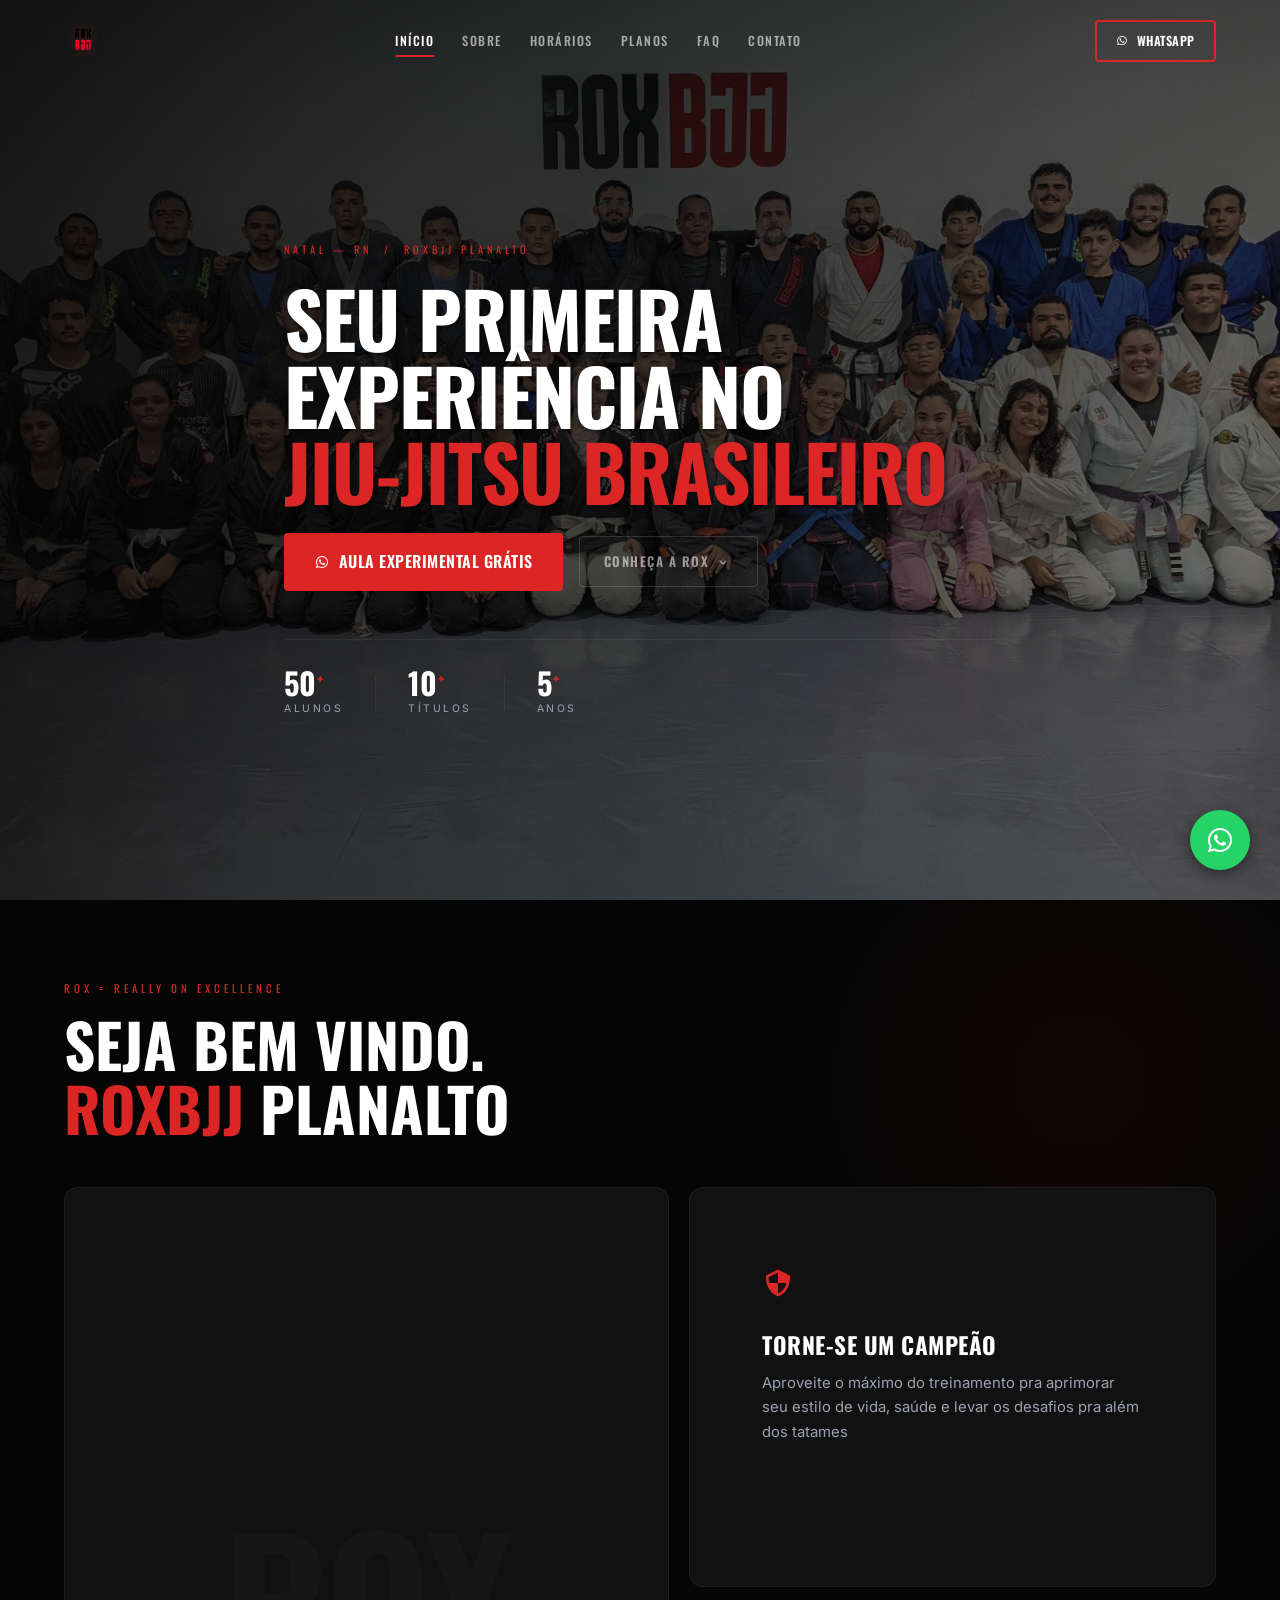
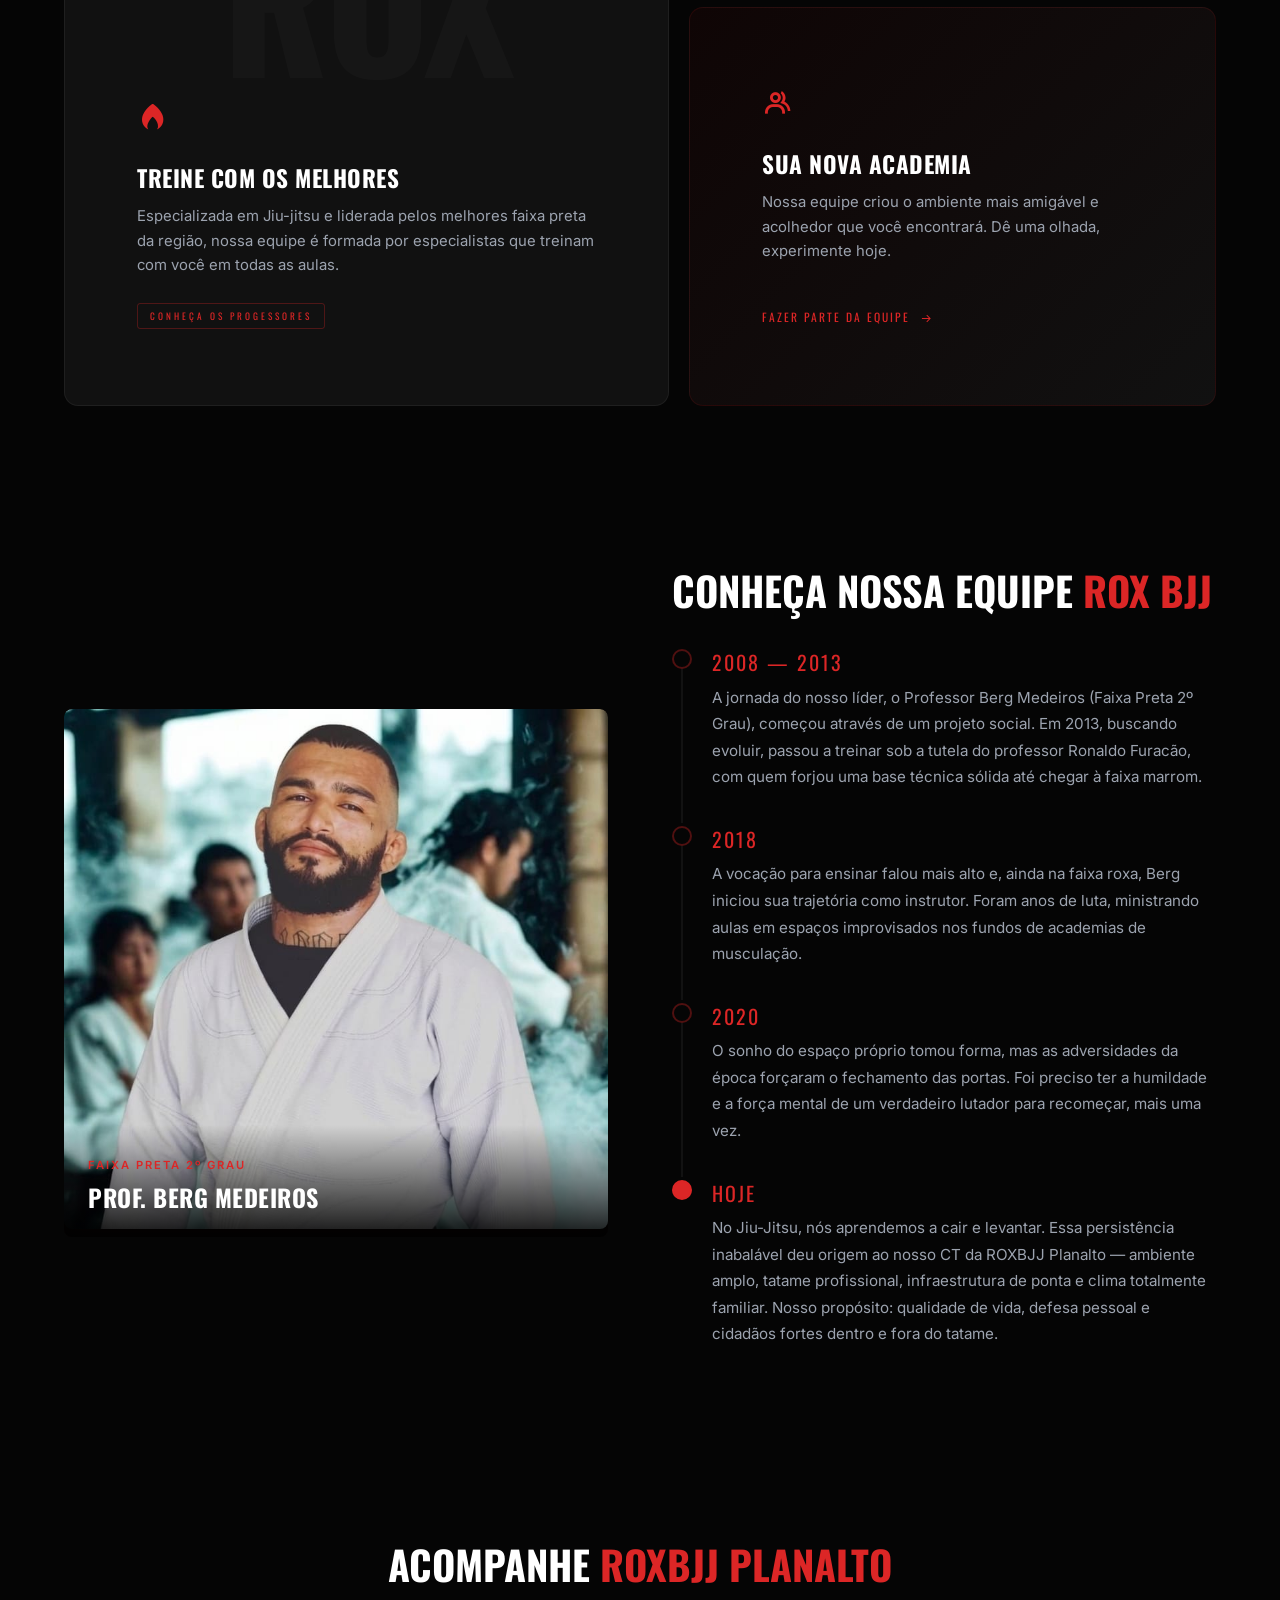
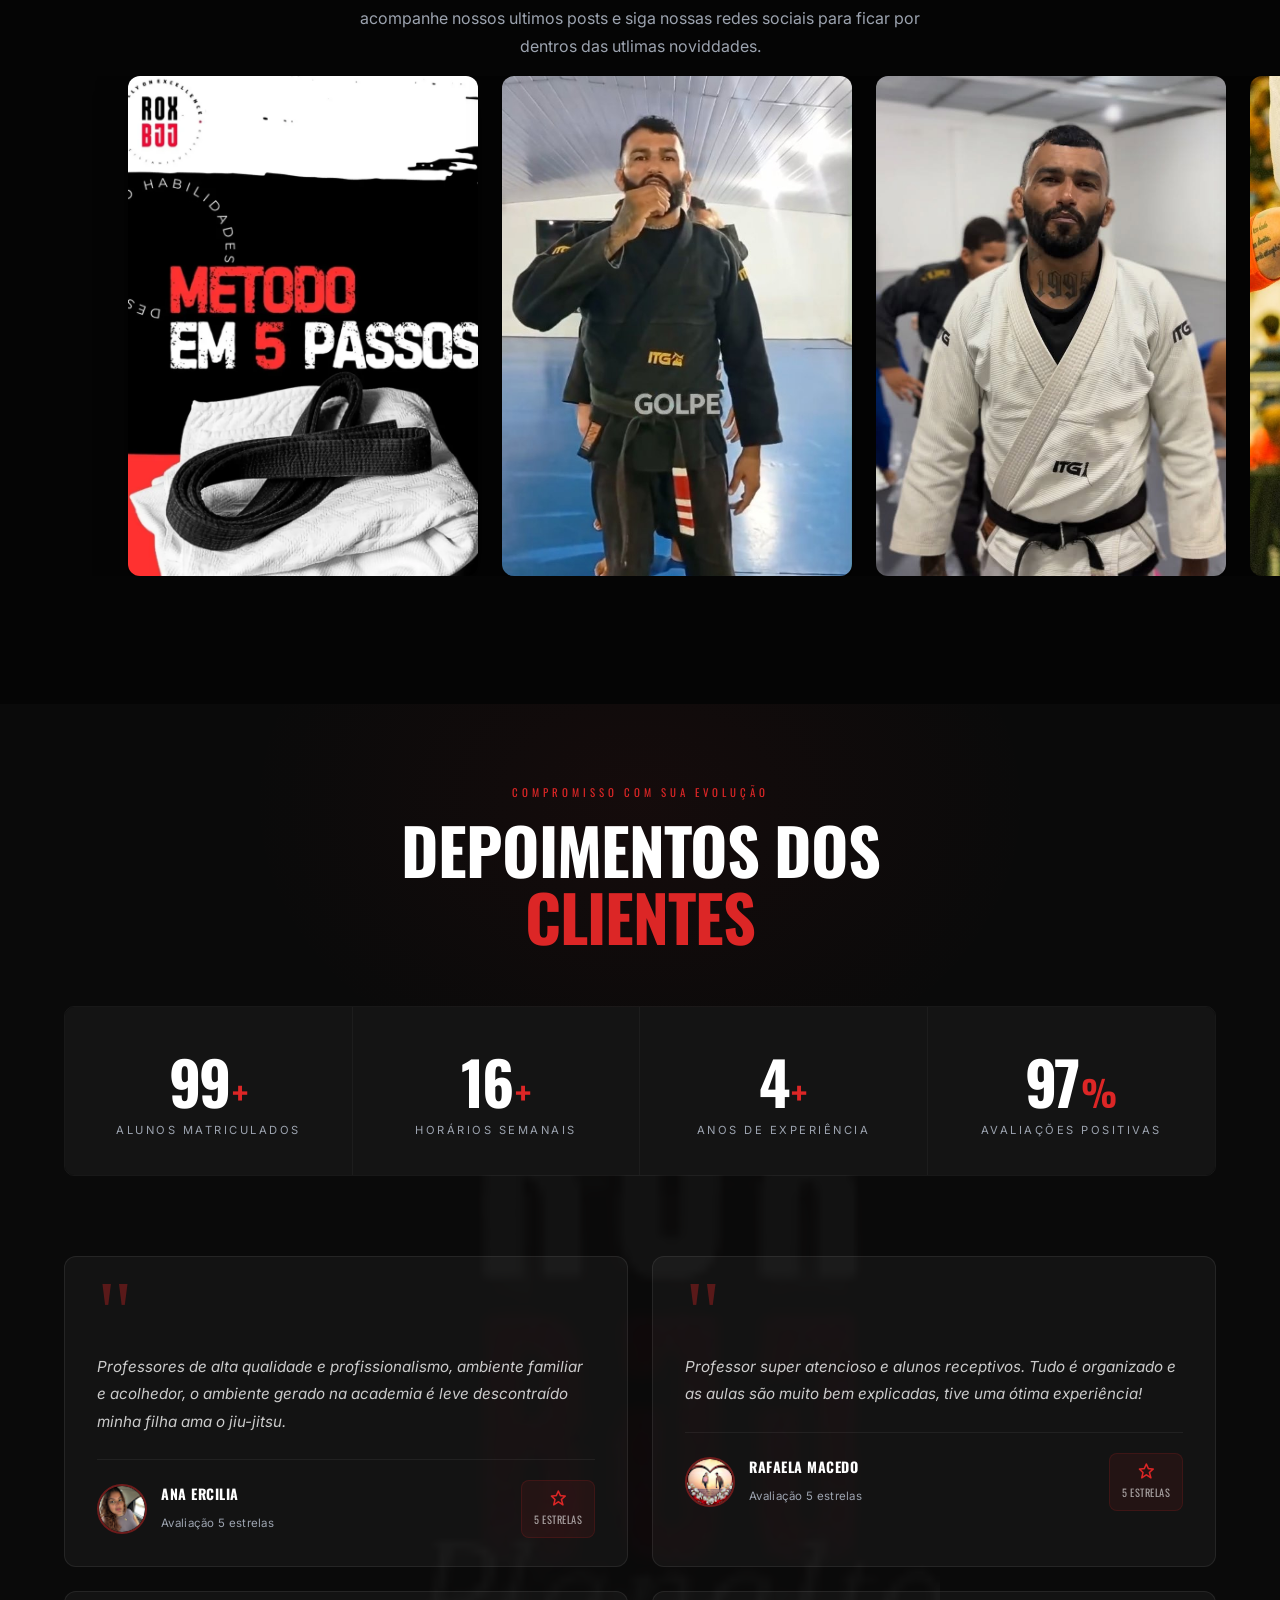
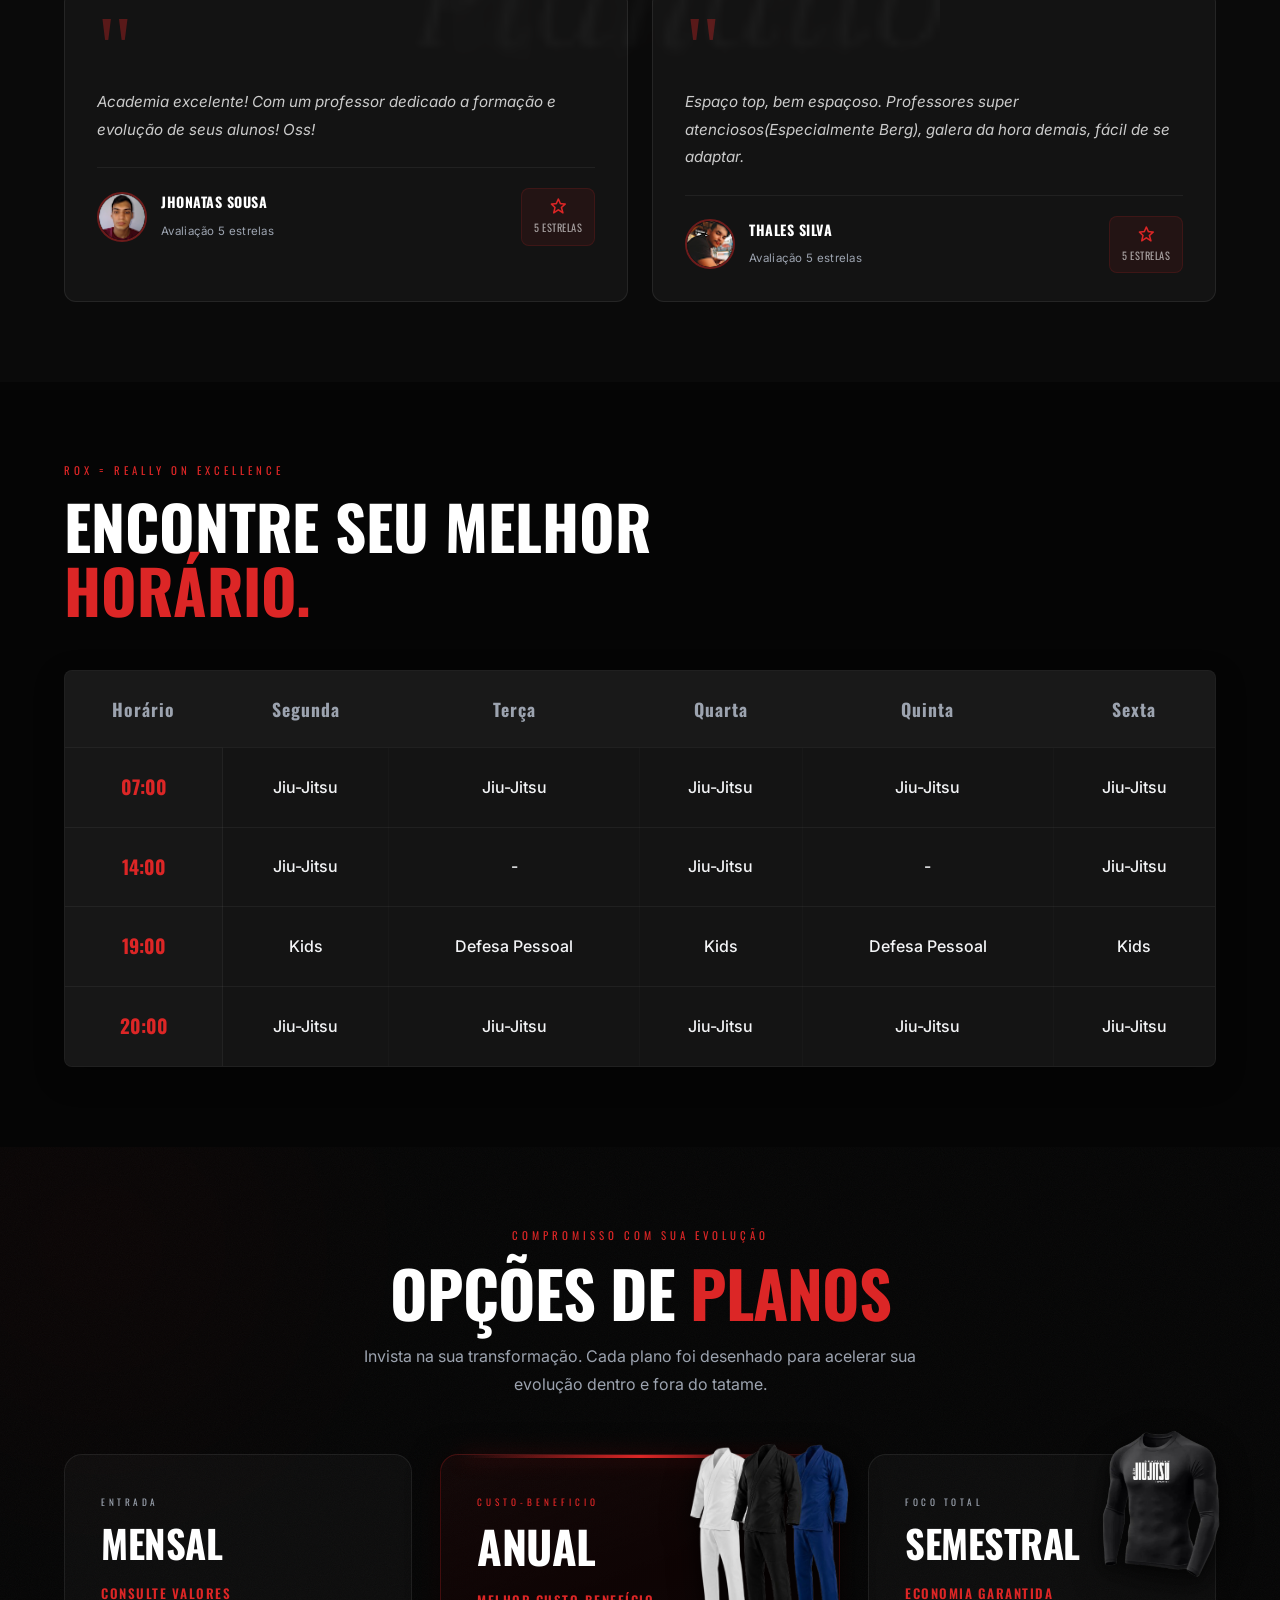
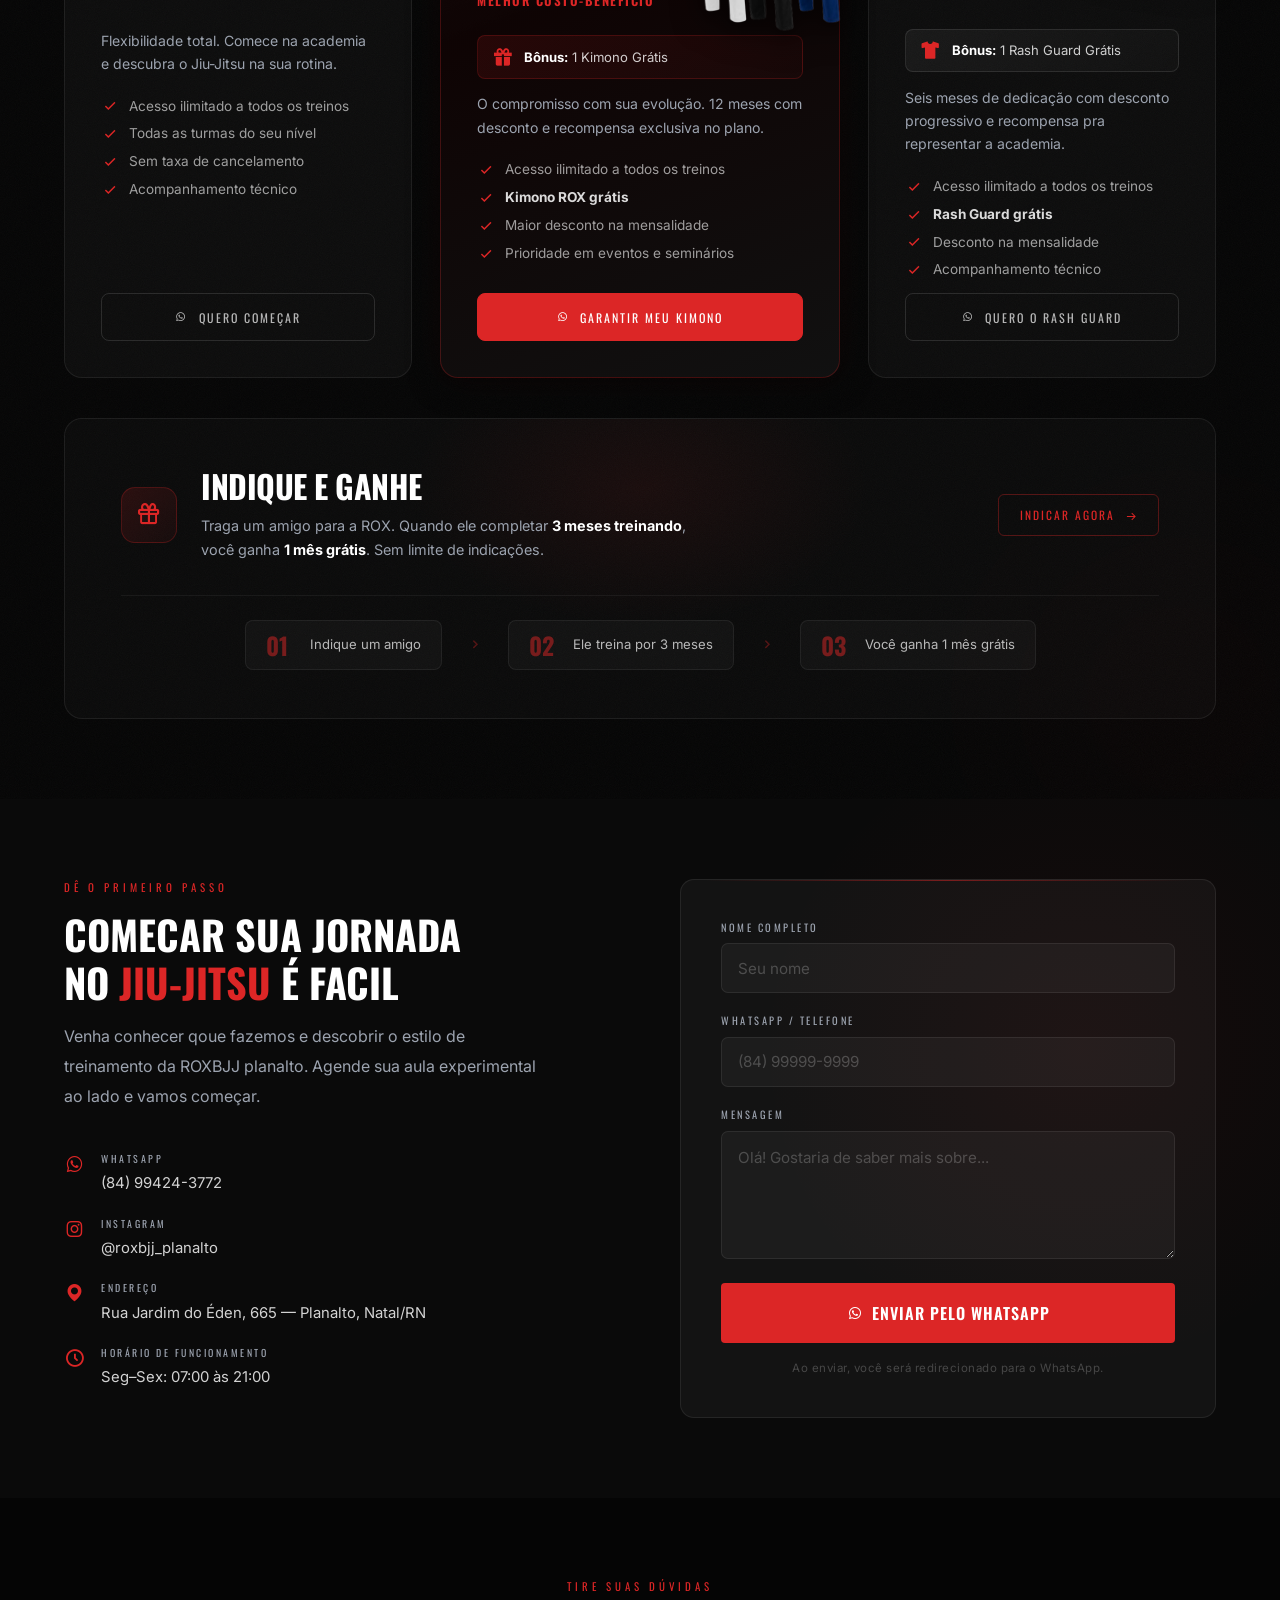
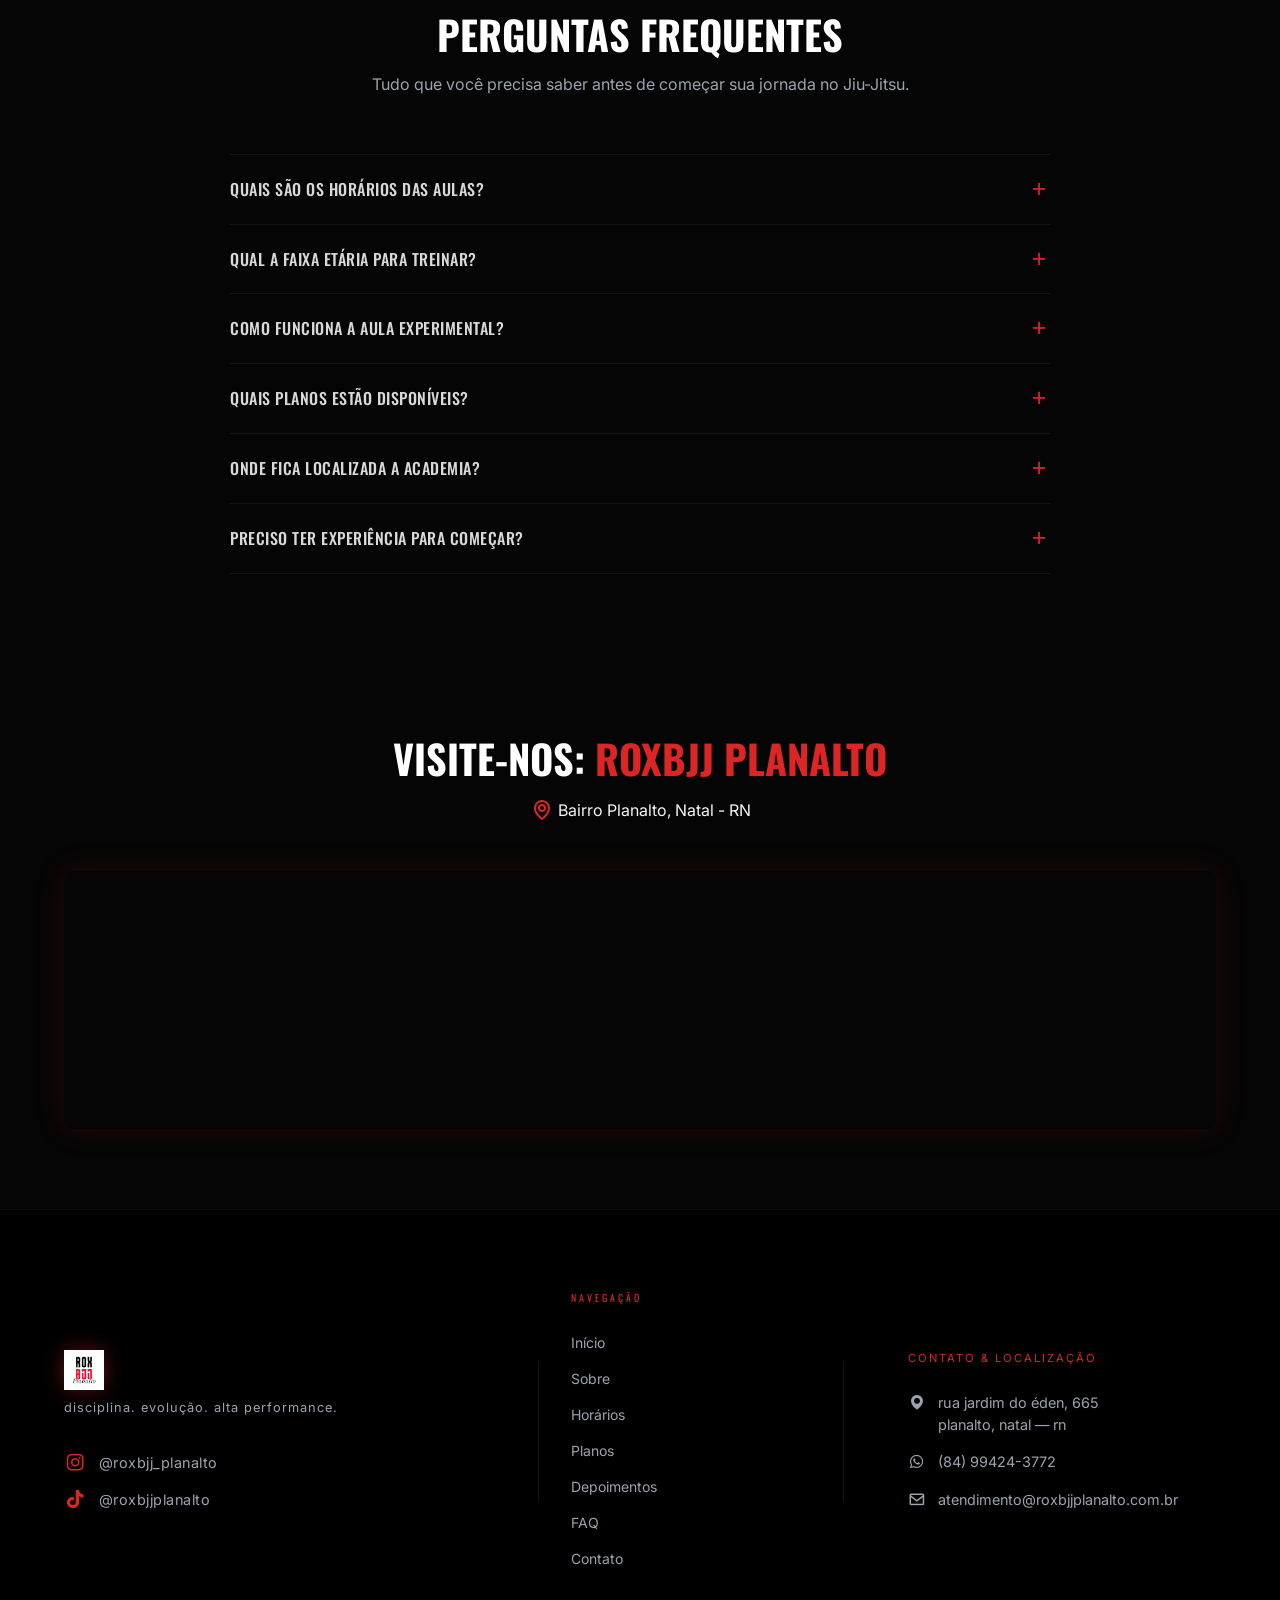
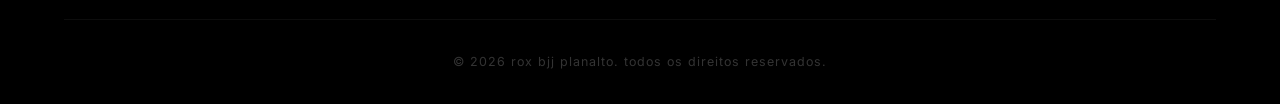
==== index.html @ 09210c0a "fix texts" ====
<!doctype html>
<html lang="pt-BR">
  <head>
    <meta charset="UTF-8" />
    <meta name="viewport" content="width=device-width, initial-scale=1.0" />
    <meta
      name="description"
      content="Roxx BJJ Planalto é uma academia de Jiu-Jitsu em Natal/RN com aulas para crianças, adultos e competidores. Agende sua aula experimental."
    />
    <meta name="theme-color" content="#090909" />
    <meta name="author" content="João Paulo" />
    <meta name="robots" content="index,follow" />
    <title>ROXBJJ Planalto | Academia de Jiu-Jitsu em Natal/RN</title>

    <!-- PRECONNECT   -->
    <link rel="manifest" href="site.webmanifest" />
    <link rel="preconnect" href="https://fonts.googleapis.com" />
    <link rel="preconnect" href="https://fonts.gstatic.com" crossorigin />
    <link rel="preconnect" href="https://unpkg.com" />

    <!-- SCHEMA.ORG da academia -->

    <script type="application/ld+json">
      [
        {
          "@context": "https://schema.org",
          "@type": "SportsActivityLocation",
          "name": "ROX BJJ Planalto",
          "description": "CT da ROXBJJ Planalto — ambiente amplo, tatame profissional, infraestrutura de ponta e clima totalmente familiar.",
          "url": "https://joaopaul0dev.github.io/siteROX/",
          "telephone": "+55-84-99424-3772",
          "email": "atendimento@roxbjjplanalto.com.br",
          "address": {
            "@type": "PostalAddress",
            "streetAddress": "Rua Jardim do Éden, 665",
            "addressLocality": "Natal",
            "addressRegion": "RN",
            "postalCode": "59073-120",
            "addressCountry": "BR"
          },
          "openingHoursSpecification": {
            "@type": "OpeningHoursSpecification",
            "dayOfWeek": [
              "Monday",
              "Tuesday",
              "Wednesday",
              "Thursday",
              "Friday"
            ],
            "opens": "07:00",
            "closes": "21:00"
          },
          "sameAs": [
            "https://instagram.com/roxbjj_planalto/",
            "https://www.tiktok.com/@roxbjjplanalto/",
            "https://wa.me/5584994243772"
          ],
          "aggregateRating": {
            "@type": "AggregateRating",
            "ratingValue": "5",
            "reviewCount": "76"
          },
          "geo":{
            "@type":"GeoCoordinates",
            "latitude":...,
            "longitude":...
          }
        },
        {
          "@context": "https://schema.org",
          "@type": "FAQPage",
          "mainEntity": [
            {
              "@type": "Question",
              "name": "Quais são os horários das aulas?",
              "acceptedAnswer": {
                "@type": "Answer",
                "text": "Seg a Sex, 07:00–21:00, com turmas à tarde/noite."
              }
            },
            {
              "@type": "Question",
              "name": "Como funciona a aula experimental?",
              "acceptedAnswer": {
                "@type": "Answer",
                "text": "Gratuita e sem compromisso. Agende pelo WhatsApp."
              }
            }
          ]
        }
      ]
    </script>
    <!-- OPEN GRAPH -->
    <meta property="og:site_name" content="Roxx BJJ Planalto" />
    <meta property="og:locale" content="pt_BR" />
    <!-- 1. ÍCONE DA ABA DO NAVEGADOR (FAVICON) -->
    <link
      rel="shortcut icon"
      href="https://joaopaul0dev.github.io/siteROX/assets/images/logo/logo.jpg"
      type="image/jpeg"
    />

    <link rel="apple-touch-icon" href="assets/images/logo/logo.jpg" />

    <!-- 2. META TAGS DE COMPARTILHAMENTO (OPEN GRAPH) -->
    <meta property="og:type" content="website" />
    <meta property="og:title" content="Roxx BJJ Planalto" />
    <meta
      property="og:description"
      content="Academia de Jiu-Jitsu em Natal/RN. Agende sua aula experimental."
    />
    <meta property="og:url" content="https://joaopaul0dev.github.io/siteROX/" />

    <!-- Link da imagem em PNG -->
    <meta
      property="og:image"
      content="https://joaopaul0dev.github.io/siteROX/assets/images/og-image.png"
    />
    <meta
      property="og:image:secure_url"
      content="https://joaopaul0dev.github.io/siteROX/assets/images/og-image.png"
    />
    <meta
      property="og:image:alt"
      content="Roxx BJJ Planalto - Academia de Jiu-Jitsu no Planalto"
    />
    <meta property="og:image:width" content="1200" />
    <meta property="og:image:height" content="630" />
    <!-- CORREÇÃO AQUI: Alterado para image/png -->
    <meta property="og:image:type" content="image/png" />

    <!-- 3. METADADOS PARA O X (TWITTER) -->
    <meta name="twitter:card" content="summary_large_image" />
    <meta name="twitter:title" content="Roxx BJJ Planalto" />
    <meta
      name="twitter:description"
      content="Academia de Jiu-Jitsu em Natal/RN. Agende sua aula experimental."
    />
    <meta name="twitter:site" content="@roxbjj_planalto" />
    <meta
      name="twitter:image"
      content="https://joaopaul0dev.github.io/siteROX/assets/images/og-image.png"
    />

    <link rel="canonical" href="https://joaopaul0dev.github.io/siteROX/" />

    <link
      href="https://fonts.googleapis.com/css2?family=Oswald:wght@500;700&family=Inter:wght@400;500;600&display=swap"
      rel="stylesheet"
    />
    <link
      href="https://unpkg.com/boxicons@2.1.4/css/boxicons.min.css"
      rel="stylesheet"
    />

    <link rel="stylesheet" href="assets/style/style.css" />
    <link rel="stylesheet" href="assets/style/premium.css" />
    <link rel="stylesheet" href="assets/style/cinematic.css" />
    <link rel="stylesheet" href="assets/style/plans-arena.css" />
  </head>

  <body>
    <!-- NAVBAR -->
    <header class="navbar" id="navbar">
      <div class="container nav-content">
        <div class="logo">
          <img
            src="assets/images/logo/logoSemFundo.png"
            alt="ROX BJJ Planalto"
            class="nav-logo-img"
          />
        </div>

        <nav class="nav-links" id="desktopNav" aria-label="Navegação principal">
          <a href="#home" class="nav-link">Início</a>
          <a href="#sobre" class="nav-link">Sobre</a>
          <a href="#horarios" class="nav-link">Horários</a>
          <a href="#planos" class="nav-link">Planos</a>
          <a href="#faq" class="nav-link">FAQ</a>
          <a href="#contato" class="nav-link">Contato</a>
        </nav>

        <div class="nav-right">
          <a
            href="https://wa.me/5584994243772?text=Olá!%20Quero%20agendar%20minha%20aula%20experimental."
            target="_blank"
            class="btn btn-outline nav-cta"
            aria-label="Falar no WhatsApp"
          >
            <i class="bx bxl-whatsapp"></i> WhatsApp
          </a>
          <button
            class="hamburger"
            id="hamburgerBtn"
            aria-label="Abrir menu"
            aria-expanded="false"
          >
            <span class="hamburger-line"></span>
            <span class="hamburger-line"></span>
            <span class="hamburger-line"></span>
          </button>
        </div>
      </div>
    </header>

    <!-- ══════════════════════════════════════════
         MENU MOBILE — drawer lateral
         ══════════════════════════════════════════ -->
    <div class="mobile-overlay" id="mobileOverlay" aria-hidden="true"></div>

    <nav
      class="mobile-menu"
      id="mobileMenu"
      aria-hidden="true"
      aria-label="Menu mobile"
    >
      <div class="mobile-menu-header">
        <div class="logo">
          <img
            src="assets/images/logo/logoSemFundo.png"
            alt="ROX BJJ Planalto"
            class="nav-logo-img"
          />
        </div>
        <button class="mobile-close" id="mobileClose" aria-label="Fechar menu">
          <i class="bx bx-x"></i>
        </button>
      </div>

      <div class="mobile-nav-links">
        <a href="#home" class="mobile-nav-link">Início</a>
        <a href="#sobre" class="mobile-nav-link">Sobre</a>
        <a href="#horarios" class="mobile-nav-link">Horários</a>
        <a href="#planos" class="mobile-nav-link">Planos</a>
        <a href="#faq" class="mobile-nav-link">FAQ</a>
        <a href="#contato" class="mobile-nav-link">Contato</a>
      </div>

      <a
        href="https://wa.me/5584994243772?text=Olá!%20Quero%20agendar%20minha%20aula%20experimental."
        target="_blank"
        class="btn btn-primary btn-block mobile-wpp-btn"
      >
        <i class="bx bxl-whatsapp"></i> Agendar Aula Experimental
      </a>
    </nav>

    <!-- ══════════════════════════════════════════
         HERO
         ══════════════════════════════════════════ -->
    <section class="hero" id="home">
      <div class="hero-overlay"></div>
      <div class="hero-noise"></div>
      <div class="container hero-content">
        <div class="hero-eyebrow reveal-blur">
          Natal — RN &nbsp;/&nbsp; ROXBJJ Planalto
        </div>
        <h1 class="hero-headline reveal-blur delay-100">
          Seu primeira experiência no <br /><span class="hero-accent">
            Jiu-Jitsu brasileiro</span
          >
        </h1>
        <!-- <p class="subtitle reveal-blur delay-200">Disciplina. Técnica. Alta performance. Mais de 8 anos
                transformando atletas e cidadãos dentro e fora do tatame.</p>  -->
        <div class="hero-buttons reveal-blur delay-300">
          <a
            href="https://wa.me/5584994243772?text=Olá!%20Quero%20agendar%20minha%20aula%20experimental."
            target="_blank"
            class="btn btn-primary pulse-anim"
          >
            <i class="bx bxl-whatsapp"></i> Aula Experimental Grátis
          </a>
          <a href="#sobre" class="btn btn-ghost-hero">
            Conheça a ROX <i class="bx bx-chevron-down"></i>
          </a>
        </div>
        <div class="hero-stats reveal-blur delay-400">
          <div class="hero-stat">
            <span class="hero-stat-num">50<sup>+</sup></span
            ><span class="hero-stat-label">Alunos</span>
          </div>
          <div class="hero-stat-divider"></div>
          <div class="hero-stat">
            <span class="hero-stat-num">10<sup>+</sup></span
            ><span class="hero-stat-label">Títulos</span>
          </div>
          <div class="hero-stat-divider"></div>
          <div class="hero-stat">
            <span class="hero-stat-num">5<sup>+</sup></span
            ><span class="hero-stat-label">Anos</span>
          </div>
        </div>
      </div>
    </section>

    <!-- ══════════════════════════════════════════
         MANIFESTO — NOSSA ESSÊNCIA
         ══════════════════════════════════════════ -->
    <section class="manifesto-section section-padding bg-darker" id="sobre">
      <div class="container">
        <div class="manifesto-header reveal-blur">
          <span class="section-eyebrow">ROX = Really On Excellence</span>
          <h2 class="manifesto-headline">
            Seja bem vindo.<br /><span class="text-red">ROXBJJ</span> planalto
          </h2>
        </div>

        <div class="manifesto-grid">
          <div class="manifesto-card card-featured reveal-blur delay-100">
            <div class="mc-bg-text">ROX</div>
            <div class="mc-inner">
              <div class="mc-icon"><i class="bx bxs-flame"></i></div>
              <h3>Treine com os melhores</h3>
              <p>
                Especializada em Jiu-jitsu e liderada pelos melhores faixa preta
                da região, nossa equipe é formada por especialistas que treinam
                com você em todas as aulas.
              </p>
              <div class="mc-tag">conheça os progessores</div>
            </div>
          </div>

          <div class="manifesto-card reveal-blur delay-200">
            <div class="mc-inner">
              <div class="mc-icon"><i class="bx bx-shield-quarter"></i></div>
              <h3>torne-se um campeão</h3>
              <p>
                Aproveite o máximo do treinamento pra aprimorar seu estilo de
                vida, saúde e levar os desafios pra além dos tatames
              </p>
            </div>
          </div>

          <div class="manifesto-card card-highlight reveal-blur delay-400">
            <div class="mc-inner">
              <div class="mc-icon"><i class="bx bx-group"></i></div>
              <h3>Sua nova academia</h3>
              <p>
                Nossa equipe criou o ambiente mais amigável e acolhedor que você
                encontrará. Dê uma olhada, experimente hoje.
              </p>
              <a
                href="https://wa.me/5584994243772?text=Olá!%20Quero%20agendar%20minha%20aula%20experimental."
                target="_blank"
                class="mc-cta"
                >Fazer parte da equipe
                <i class="bx bx-arrow-back bx-rotate-180"></i
              ></a>
            </div>
          </div>
        </div>
      </div>
    </section>

    <!-- ══════════════════════════════════════════
         NOSSA HISTÓRIA
         ══════════════════════════════════════════ -->
    <section class="history section-padding bg-darker" id="historia">
      <div class="container">
        <div class="split-layout">
          <div class="image-content reveal">
            <div class="history-img-wrapper">
              <img
                src="assets/images/professor.jpeg"
                alt="Professor Berg Medeiros — Faixa Preta 2º Grau ROX BJJ"
                class="rounded-img shadow-red history-img"
              />
              <div class="history-img-badge">
                <span class="history-badge-rank">Faixa Preta 2º Grau</span>
                <span class="history-badge-name">Prof. Berg Medeiros</span>
              </div>
            </div>
          </div>

          <div class="text-content reveal delay-200">
            <h2>
              conheça nossa equipe <span class="history-red">ROX BJJ</span>
            </h2>

            <div class="history-timeline">
              <div class="history-timeline-item">
                <div class="history-dot"></div>
                <div class="history-entry">
                  <span class="history-year">2008 — 2013</span>
                  <p>
                    A jornada do nosso líder, o Professor Berg Medeiros (Faixa
                    Preta 2º Grau), começou através de um projeto social. Em
                    2013, buscando evoluir, passou a treinar sob a tutela do
                    professor Ronaldo Furacão, com quem forjou uma base técnica
                    sólida até chegar à faixa marrom.
                  </p>
                </div>
              </div>
              <div class="history-timeline-item">
                <div class="history-dot"></div>
                <div class="history-entry">
                  <span class="history-year">2018</span>
                  <p>
                    A vocação para ensinar falou mais alto e, ainda na faixa
                    roxa, Berg iniciou sua trajetória como instrutor. Foram anos
                    de luta, ministrando aulas em espaços improvisados nos
                    fundos de academias de musculação.
                  </p>
                </div>
              </div>
              <div class="history-timeline-item">
                <div class="history-dot"></div>
                <div class="history-entry">
                  <span class="history-year">2020</span>
                  <p>
                    O sonho do espaço próprio tomou forma, mas as adversidades
                    da época forçaram o fechamento das portas. Foi preciso ter a
                    humildade e a força mental de um verdadeiro lutador para
                    recomeçar, mais uma vez.
                  </p>
                </div>
              </div>
              <div class="history-timeline-item history-timeline-last">
                <div class="history-dot history-dot-active"></div>
                <div class="history-entry">
                  <span class="history-year">Hoje</span>
                  <p>
                    No Jiu-Jitsu, nós aprendemos a cair e levantar. Essa
                    persistência inabalável deu origem ao nosso CT da ROXBJJ
                    Planalto — ambiente amplo, tatame profissional,
                    infraestrutura de ponta e clima totalmente familiar. Nosso
                    propósito: qualidade de vida, defesa pessoal e cidadãos
                    fortes dentro e fora do tatame.
                  </p>
                </div>
              </div>
            </div>
          </div>
        </div>
      </div>
    </section>

    <!-- ══════════════════════════════════════════
         BASTIDORES DA ROX (Carrossel)
         ══════════════════════════════════════════ -->
    <section class="bastidores section-padding bg-darker" id="bastidores">
      <div class="container text-center reveal">
        <h2>Acompanhe <span class="history-red">ROXbjj planalto</span></h2>
        <p class="plans-sub">
          acompanhe nossos ultimos posts e siga nossas redes sociais para ficar
          por dentros das utlimas noviddades.
        </p>
      </div>
      <div class="carousel-wrapper reveal delay-100">
        <div class="carousel-container">
          <a
            href="https://www.instagram.com/roxbjj_planalto/"
            target="_blank"
            class="carousel-item"
          >
            <img
              src="assets/images/carrousel/instagram1.webp"
              alt="Bastidores ROX 1"
              loading="lazy"
            />
            <div class="carousel-overlay"><i class="bx bxl-instagram"></i></div>
          </a>
          <a
            href="https://www.instagram.com/roxbjj_planalto/"
            target="_blank"
            class="carousel-item"
          >
            <img
              src="assets/images/carrousel/instagram2.jpg"
              alt="Bastidores ROX 2"
              loading="lazy"
            />
            <div class="carousel-overlay"><i class="bx bxl-instagram"></i></div>
          </a>
          <a
            href="https://www.instagram.com/roxbjj_planalto/"
            target="_blank"
            class="carousel-item"
          >
            <img
              src="assets/images/carrousel/instagram3.jpg"
              alt="Bastidores ROX 3"
              loading="lazy"
            />
            <div class="carousel-overlay"><i class="bx bxl-instagram"></i></div>
          </a>
          <a
            href="https://www.instagram.com/roxbjj_planalto/"
            target="_blank"
            class="carousel-item"
          >
            <img
              src="assets/images/carrousel/instagram4.jpg"
              alt="Bastidores ROX 4"
              loading="lazy"
            />
            <div class="carousel-overlay"><i class="bx bxl-instagram"></i></div>
          </a>
          <a
            href="https://www.instagram.com/roxbjj_planalto/"
            target="_blank"
            class="carousel-item"
          >
            <img
              src="assets/images/carrousel/novoinstagram5.jpg"
              alt="Bastidores ROX 5"
              loading="lazy"
            />
            <div class="carousel-overlay"><i class="bx bxl-instagram"></i></div>
          </a>
        </div>
      </div>
    </section>

    <!-- ══════════════════════════════════════════
         PROVA SOCIAL PREMIUM — Métricas + Depoimentos
         ══════════════════════════════════════════ -->
    <section class="testimonials section-padding" id="depoimentos">
      <div class="container">
        <img
          src="assets/images/logo/logoBranco.png"
          class="testimonials-bg-logo"
          alt=""
          aria-hidden="true"
        />

        <div class="section-header reveal">
          <div class="plans-header reveal-blur">
            <span class="section-eyebrow">Compromisso com sua Evolução</span>
            <h2 class="plans-headline">
              depoimentos dos<span class="text-red"> clientes</span><br />
            </h2>
          </div>
          <!-- <p class="subtitle">Histórias reais de pessoas que transformaram sua vida dentro e fora do tatame.</p> -->
        </div>

        <!-- Métricas animadas -->
        <div class="metrics-grid reveal delay-100">
          <div class="metric-item">
            <div class="metric-value">
              <span class="metric-number" data-target="100">100</span>
              <span class="metric-suffix">+</span>
            </div>
            <p class="metric-label">Alunos matriculados</p>
          </div>
          <div class="metric-item">
            <div class="metric-value">
              <span class="metric-number" data-target="17">17</span>
              <span class="metric-suffix">+</span>
            </div>
            <p class="metric-label">Horários semanais</p>
          </div>
          <div class="metric-item">
            <div class="metric-value">
              <span class="metric-number" data-target="5">5</span>
              <span class="metric-suffix">+</span>
            </div>
            <p class="metric-label">Anos de Experiência</p>
          </div>
          <div class="metric-item">
            <div class="metric-value">
              <span class="metric-number" data-target="98">98</span>
              <span class="metric-suffix">%</span>
            </div>
            <p class="metric-label">Avaliações Positivas</p>
          </div>
        </div>

        <!-- Cards de depoimentos -->
        <div class="testimonials-grid">
          <div class="testimonial-card reveal delay-100">
            <span class="testimonial-quote">"</span>
            <p class="testimonial-text">
              Professores de alta qualidade e profissionalismo, ambiente
              familiar e acolhedor, o ambiente gerado na academia é leve
              descontraído minha filha ama o jiu-jitsu.
            </p>
            <div class="testimonial-footer">
              <img
                src="assets/images/icon/unnamed.png"
                alt="Ana Ercilia"
                class="testimonial-avatar"
                loading="lazy"
              />
              <div class="testimonial-info">
                <strong class="testimonial-name">Ana Ercilia</strong>
                <span class="testimonial-meta"> Avaliação 5 estrelas </span>
              </div>
              <div class="testimonial-achievement">
                <i class="bx bx-star"></i>
                <span>5 Estrelas</span>
              </div>
            </div>
          </div>

          <div class="testimonial-card reveal delay-400">
            <span class="testimonial-quote">"</span>
            <p class="testimonial-text">
              Professor super atencioso e alunos receptivos. Tudo é organizado e
              as aulas são muito bem explicadas, tive uma ótima experiência!
            </p>
            <div class="testimonial-footer">
              <img
                src="assets/images/icon/icon2.png"
                alt="Ana Paula Lima"
                class="testimonial-avatar"
                loading="lazy"
              />
              <div class="testimonial-info">
                <strong class="testimonial-name">Rafaela Macedo </strong>
                <span class="testimonial-meta">Avaliação 5 estrelas</span>
              </div>
              <div class="testimonial-achievement">
                <i class="bx bx-star"></i>
                <span>5 Estrelas</span>
              </div>
            </div>
          </div>

          <div class="testimonial-card reveal delay-400">
            <span class="testimonial-quote">"</span>
            <p class="testimonial-text">
              Academia excelente! Com um professor dedicado a formação e
              evolução de seus alunos! Oss!
            </p>
            <div class="testimonial-footer">
              <img
                src="assets/images/icon/icon3.png"
                class="testimonial-avatar"
                loading="lazy"
              />
              <div class="testimonial-info">
                <strong class="testimonial-name">Jhonatas Sousa </strong>
                <span class="testimonial-meta">Avaliação 5 estrelas</span>
              </div>
              <div class="testimonial-achievement">
                <i class="bx bx-star"></i>
                <span>5 Estrelas</span>
              </div>
            </div>
          </div>

          <div class="testimonial-card reveal delay-400">
            <span class="testimonial-quote">"</span>
            <p class="testimonial-text">
              Espaço top, bem espaçoso. Professores super
              atenciosos(Especialmente Berg), galera da hora demais, fácil de se
              adaptar.
            </p>
            <div class="testimonial-footer">
              <img
                src="assets/images/icon/icon4.png"
                alt="Ana Paula Lima"
                class="testimonial-avatar"
                loading="lazy"
              />
              <div class="testimonial-info">
                <strong class="testimonial-name">Thales Silva</strong>
                <span class="testimonial-meta">Avaliação 5 estrelas</span>
              </div>
              <div class="testimonial-achievement">
                <i class="bx bx-star"></i>
                <span>5 Estrelas</span>
              </div>
            </div>
          </div>
        </div>
      </div>
    </section>

    <!-- ══════════════════════════════════════════
         HORÁRIOS
         ══════════════════════════════════════════ -->
    <section class="plans-arena section-padding" id="horarios">
      <div class="container text-center reveal">
        <div class="manifesto-header reveal-blur">
          <span class="section-eyebrow">ROX = Really On Excellence</span>
          <h2 class="manifesto-headline">
            Encontre seu melhor<br /><span class="text-red">horário.</span>
          </h2>
        </div>

        <div class="schedule-container">
          <!-- Tabela Desktop -->
          <table class="schedule-table">
            <thead>
              <tr>
                <th>Horário</th>
                <th>Segunda</th>
                <th>Terça</th>
                <th>Quarta</th>
                <th>Quinta</th>
                <th>Sexta</th>
              </tr>
            </thead>
            <tbody>
              <tr>
                <td>07:00</td>
                <td>Jiu-Jitsu</td>
                <td>Jiu-Jitsu</td>
                <td>Jiu-Jitsu</td>
                <td>Jiu-Jitsu</td>
                <td>Jiu-Jitsu</td>
              </tr>
              <tr>
                <td>14:00</td>
                <td>Jiu-Jitsu</td>
                <td>-</td>
                <td>Jiu-Jitsu</td>
                <td>-</td>
                <td>Jiu-Jitsu</td>
              </tr>
              <tr>
                <td>19:00</td>
                <td>Kids</td>
                <td>Defesa Pessoal</td>
                <td>Kids</td>
                <td>Defesa Pessoal</td>
                <td>Kids</td>
              </tr>
              <tr>
                <td>20:00</td>
                <td>Jiu-Jitsu</td>
                <td>Jiu-Jitsu</td>
                <td>Jiu-Jitsu</td>
                <td>Jiu-Jitsu</td>
                <td>Jiu-Jitsu</td>
              </tr>
            </tbody>
          </table>

          <!-- Cards Mobile -->
          <div class="schedule-cards">
            <div class="schedule-card">
              <h3>Jiu-Jitsu</h3>
              <ul>
                <li><i class="bx bx-time"></i> Seg, Sex às 07:00</li>
                <li><i class="bx bx-time"></i> Seg, Qua, Sex às 14:00</li>
                <li><i class="bx bx-time"></i> Seg a Sex às 20:00</li>
              </ul>
            </div>
            <div class="schedule-card">
              <h3>Kids</h3>
              <ul>
                <li><i class="bx bx-time"></i> Seg, Qua, Sex às 19:00</li>
              </ul>
            </div>
            <div class="schedule-card">
              <h3>Defesa Pessoal</h3>
              <ul>
                <li><i class="bx bx-time"></i> Ter, Qui às 19:00</li>
              </ul>
            </div>
          </div>
        </div>
      </div>
    </section>

    <!-- ══════════════════════════════════════════
         PLANOS 
         ══════════════════════════════════════════ -->
    <section class="plans-arena section-padding" id="planos">
      <!-- Fundo texturizado -->
      <div class="plans-arena-bg">
        <div class="plans-noise"></div>
        <div class="plans-orb plans-orb--left"></div>
        <div class="plans-orb plans-orb--right"></div>
      </div>

      <div class="container">
        <!-- Header Cinematográfico -->
        <div class="plans-header reveal-blur">
          <span class="section-eyebrow">Compromisso com sua Evolução</span>
          <h2 class="plans-headline">
            opções de<span class="text-red"> planos</span><br/>
          </h2>
          <p class="plans-sub">
            Invista na sua transformação. Cada plano foi desenhado para acelerar
            sua evolução dentro e fora do tatame.
          </p>
        </div>

        <!-- Grid de Planos -->
        <div class="plans-grid">
          <!-- ── MENSAL ── -->
          <div
            class="plan-card reveal-blur delay-100"
            data-plan="mensal"
            id="plan-mensal"
          >
            <div class="plan-card__glow"></div>
            <div class="plan-card__accent"></div>
            <div class="plan-card__body">
              <span class="plan-card__eyebrow">Entrada</span>
              <h3 class="plan-card__title">Mensal</h3>
              <div class="plan-card__price">
                <span class="plan-card__price-label">Consulte valores</span>
              </div>
              <p class="plan-card__desc">
                Flexibilidade total. Comece na academia e descubra o 
                Jiu-Jitsu na sua rotina.
              </p>
              <ul class="plan-card__features">
                <li>
                  <i class="bx bx-check"></i> Acesso ilimitado a todos os
                  treinos
                </li>
                <li>
                  <i class="bx bx-check"></i> Todas as turmas do seu nível
                </li>
                <li><i class="bx bx-check"></i> Sem taxa de cancelamento</li>
                <li><i class="bx bx-check"></i> Acompanhamento técnico</li>
              </ul>
              <a
                href="https://wa.me/5584994243772?text=Olá!%20Gostaria%20de%20saber%20os%20valores%20do%20plano%20mensal."
                target="_blank"
                class="plan-card__cta plan-card__cta--outline"
                id="cta-mensal"
              >
                <i class="bx bxl-whatsapp"></i> Quero Começar
              </a>
            </div>
          </div>

          <!-- ── ANUAL — PREMIUM / FEATURED ── -->
          <div
            class="plan-card plan-card--featured reveal-blur delay-200"
            data-plan="anual"
            id="plan-anual"
          >
            <div class="plan-card__glow plan-card__glow--intense"></div>
            <div class="plan-card__accent plan-card__accent--red"></div>
            <!-- <div class="plan-card__badge">Maior Economia</div> -->
            <div class="plan-card__body">
              <span class="plan-card__eyebrow">custo-beneficio</span>
              <h3 class="plan-card__title">Anual</h3>
              <div class="plan-card__price">
                <span class="plan-card__price-label"
                  >Melhor custo-benefício</span
                >
              </div>
              <div class="plan-card__bonus">
                <i class="bx bxs-gift"></i>
                <span><strong>Bônus:</strong> 1 Kimono Grátis</span>
              </div>
              <p class="plan-card__desc">
                O compromisso com sua evolução. 12 meses com
                 desconto e recompensa exclusiva no plano.
              </p>
              <ul class="plan-card__features">
                <li>
                  <i class="bx bx-check"></i> Acesso ilimitado a todos os
                  treinos
                </li>
                <li>
                  <i class="bx bx-check"></i>
                  <strong>Kimono ROX grátis</strong>
                </li>
                <li>
                  <i class="bx bx-check"></i> Maior desconto na mensalidade
                </li>
                <li>
                  <i class="bx bx-check"></i> Prioridade em eventos e seminários
                </li>
                
              </ul>
              <a
                href="https://wa.me/5584994243772?text=Olá!%20Gostaria%20de%20saber%20os%20valores%20do%20plano%20anual%20com%20kimono."
                target="_blank"
                class="plan-card__cta plan-card__cta--primary"
                id="cta-anual"
              >
                <i class="bx bxl-whatsapp"></i> Garantir Meu Kimono
              </a>
            </div>
            <img
              src="assets/images/plans/kimono.png"
              alt="Kimono Roxx BJJ"
              class="plan-card__image plan-card__image--kimono"
              loading="lazy"
            />
          </div>

          <!-- ── SEMESTRAL ── -->
          <div
            class="plan-card reveal-blur delay-300"
            data-plan="semestral"
            id="plan-semestral"
          >
            <div class="plan-card__glow"></div>
            <div class="plan-card__accent"></div>
            <div class="plan-card__body">
              <span class="plan-card__eyebrow">Foco Total</span>
              <h3 class="plan-card__title">Semestral</h3>
              <div class="plan-card__price">
                <span class="plan-card__price-label">Economia garantida</span>
              </div>
              <div class="plan-card__bonus plan-card__bonus--secondary">
                <i class="bx bxs-t-shirt"></i>
                <span><strong>Bônus:</strong> 1 Rash Guard Grátis</span>
              </div>
              <p class="plan-card__desc">
                Seis meses de dedicação com desconto progressivo e recompensa 
                pra representar a academia.
              </p>
              <ul class="plan-card__features">
                <li>
                  <i class="bx bx-check"></i> Acesso ilimitado a todos os
                  treinos
                </li>
                <li>
                  <i class="bx bx-check"></i>
                  <strong>Rash Guard grátis</strong>
                </li>
                <li><i class="bx bx-check"></i> Desconto na mensalidade</li>
                <li><i class="bx bx-check"></i> Acompanhamento técnico</li>
              </ul>
              <a
                href="https://wa.me/5584994243772?text=Olá!%20Gostaria%20de%20saber%20os%20valores%20do%20plano%20semestral%20com%20rash%20guard."
                target="_blank"
                class="plan-card__cta plan-card__cta--outline"
                id="cta-semestral"
              >
                <i class="bx bxl-whatsapp"></i> Quero o Rash Guard
              </a>
            </div>
            <img
              src="assets/images/plans/rash.png"
              alt="Rash Guard Roxx BJJ"
              class="plan-card__image plan-card__image--rash"
              loading="lazy"
            />
          </div>
        </div>

        <!-- ── PROGRAMA DE INDICAÇÃO ── -->
        <div
          class="referral-banner reveal-blur delay-400"
          id="programa-indicacao"
        >
          <div class="referral-banner__glow"></div>
          <div class="referral-banner__content">
            <div class="referral-banner__icon">
              <i class="bx bx-gift"></i>
            </div>
            <div class="referral-banner__text">
              <h3 class="referral-banner__title">Indique e Ganhe</h3>
              <p class="referral-banner__desc">
                Traga um amigo para a ROX. Quando ele completar
                <strong>3 meses treinando</strong>, você ganha
                <strong>1 mês grátis</strong>. Sem limite de indicações.
              </p>
            </div>
            <a
              href="https://wa.me/?text=treine%20comigo%20na%20ROX%20BJJ%20Planalto%3A%20https%3A%2F%2Fjoaopaul0dev.github.io%2FsiteROX%2F"
              target="_blank"
              class="referral-banner__cta"
              id="cta-indicacao"
            >
              Indicar Agora <i class="bx bx-arrow-back bx-rotate-180"></i>
            </a>
          </div>
          <div class="referral-banner__steps">
            <div class="referral-step">
              <span class="referral-step__num">01</span>
              <span class="referral-step__text">Indique um amigo</span>
            </div>
            <div class="referral-step__arrow">
              <i class="bx bx-chevron-right"></i>
            </div>
            <div class="referral-step">
              <span class="referral-step__num">02</span>
              <span class="referral-step__text">Ele treina por 3 meses</span>
            </div>
            <div class="referral-step__arrow">
              <i class="bx bx-chevron-right"></i>
            </div>
            <div class="referral-step">
              <span class="referral-step__num">03</span>
              <span class="referral-step__text">Você ganha 1 mês grátis</span>
            </div>
          </div>
        </div>
      </div>
    </section>

    <!-- ══════════════════════════════════════════
         CONTATO — Formulário Premium + CTA
         ══════════════════════════════════════════ -->
    <section class="contact-section section-padding bg-darker" id="contato">
      <div class="container">
        <div class="contact-grid">
          <!-- Coluna: info + detalhes -->
          <div class="contact-info reveal">
            <span class="section-eyebrow">Dê o Primeiro Passo</span>
            <h2>
              Comecar sua Jornada<br />no <span class="text-red">jiu-jitsu</span> é facil
            </h2>
            <p class="contact-desc">
              Venha conhecer qoue fazemos e descobrir o estilo de treinamento da ROXBJJ planalto. 
              Agende sua aula experimental ao lado e vamos começar.
            </p>

            <div class="contact-details">
              <div class="contact-detail-item">
                <i class="bx bxl-whatsapp"></i>
                <div>
                  <span class="contact-detail-label">WhatsApp</span>
                  <a
                    href="https://wa.me/5584994243772"
                    target="_blank"
                    class="contact-detail-value"
                    >(84) 99424-3772</a
                  >
                </div>
              </div>
              <div class="contact-detail-item">
                <i class="bx bxl-instagram"></i>
                <div>
                  <span class="contact-detail-label">Instagram</span>
                  <a
                    href="https://www.instagram.com/roxbjj_planalto/"
                    target="_blank"
                    class="contact-detail-value"
                    >@roxbjj_planalto</a
                  >
                </div>
              </div>
              <div class="contact-detail-item">
                <i class="bx bxs-map"></i>
                <div>
                  <span class="contact-detail-label">Endereço</span>
                  <span class="contact-detail-value"
                    >Rua Jardim do Éden, 665 — Planalto, Natal/RN</span
                  >
                </div>
              </div>
              <div class="contact-detail-item">
                <i class="bx bx-time-five"></i>
                <div>
                  <span class="contact-detail-label"
                    >Horário de Funcionamento</span
                  >
                  <span class="contact-detail-value"
                    >Seg–Sex: 07:00 às 21:00</span
                  >
                </div>
              </div>
            </div>
          </div>

          <!-- Coluna: formulário -->
          <div class="contact-form-wrapper reveal delay-200">
            <form class="contact-form" id="contactForm" novalidate>
              <div class="form-group">
                <label for="contactName" class="form-label"
                  >Nome Completo</label
                >
                <input
                  type="text"
                  id="contactName"
                  name="name"
                  class="form-input"
                  placeholder="Seu nome"
                  required
                  autocomplete="name"
                />
              </div>
              <div class="form-group">
                <label for="contactPhone" class="form-label"
                  >WhatsApp / Telefone</label
                >
                <input
                  type="tel"
                  id="contactPhone"
                  name="phone"
                  class="form-input"
                  placeholder="(84) 99999-9999"
                  required
                  autocomplete="tel"
                />
              </div>
              <div class="form-group">
                <label for="contactMessage" class="form-label">Mensagem</label>
                <textarea
                  id="contactMessage"
                  name="message"
                  class="form-input form-textarea"
                  placeholder="Olá! Gostaria de saber mais sobre..."
                  rows="4"
                  required
                ></textarea>
              </div>
              <button
                type="submit"
                class="btn btn-primary btn-block btn-form-submit"
              >
                <i class="bx bxl-whatsapp"></i> Enviar pelo WhatsApp
              </button>
              <p class="form-disclaimer">
                Ao enviar, você será redirecionado para o WhatsApp.
              </p>
            </form>
          </div>
        </div>
      </div>
    </section>

    <!-- ══════════════════════════════════════════
         FAQ 
         ══════════════════════════════════════════ -->
    <section class="faq section-padding bg-darker" id="faq">
      <div class="container">
        <div class="section-header reveal">
          <span class="section-eyebrow">Tire suas Dúvidas</span>
          <h2>Perguntas Frequentes</h2>
          <p class="subtitle">
            Tudo que você precisa saber antes de começar sua jornada no
            Jiu-Jitsu.
          </p>
        </div>

        <div class="faq-list reveal delay-100">
          <div class="faq-item">
            <button class="faq-question" aria-expanded="false">
              <span>Quais são os horários das aulas?</span>
              <i class="bx bx-plus faq-icon"></i>
            </button>
            <div class="faq-answer" role="region">
              <div class="faq-answer-content">
                <p>
                  Oferecemos turmas em horários variados para se adaptar à sua
                  rotina: às 07:00 (Seg a Sex), 14:00 (Segunda, Quarta e Sexta),
                  19:00 (Kids/Defesa Pessoal — Segunda, Quarta e Sexta) e 20:00
                  (Segunda a Sexta). Consulte a grade completa na seção de
                  Horários.
                </p>
              </div>
            </div>
          </div>

          <div class="faq-item">
            <button class="faq-question" aria-expanded="false">
              <span>Qual a faixa etária para treinar?</span>
              <i class="bx bx-plus faq-icon"></i>
            </button>
            <div class="faq-answer" role="region">
              <div class="faq-answer-content">
                <p>
                  Atendemos todas as idades! Para crianças, temos turmas Kids
                  dos 5 aos 14 anos. Para adultos, não há limite máximo de
                  idade. O Jiu-Jitsu é para todos e nossas turmas são
                  organizadas por faixa etária e nível técnico.
                </p>
              </div>
            </div>
          </div>

          <div class="faq-item">
            <button class="faq-question" aria-expanded="false">
              <span>Como funciona a aula experimental?</span>
              <i class="bx bx-plus faq-icon"></i>
            </button>
            <div class="faq-answer" role="region">
              <div class="faq-answer-content">
                <p>
                  A aula experimental é 100% gratuita e sem compromisso. Basta
                  entrar em contato pelo WhatsApp para agendar o melhor dia e
                  horário. Venha com roupa confortável — não é necessário kimono
                  para a primeira aula. Você participará do treino completo
                  junto com nossa equipe.
                </p>
              </div>
            </div>
          </div>

          <div class="faq-item">
            <button class="faq-question" aria-expanded="false">
              <span>Quais planos estão disponíveis?</span>
              <i class="bx bx-plus faq-icon"></i>
            </button>
            <div class="faq-answer" role="region">
              <div class="faq-answer-content">
                <p>
                  Trabalhamos com planos Mensal, Anual e semestral, além da Aula
                  Experimental gratuita. Os valores são diferenciados para
                  oferecer a melhor relação custo-benefício. Entre em contato
                  pelo WhatsApp para consultar os valores atualizados e
                  encontrar o plano ideal para você.
                </p>
              </div>
            </div>
          </div>

          <div class="faq-item">
            <button class="faq-question" aria-expanded="false">
              <span>Onde fica localizada a academia?</span>
              <i class="bx bx-plus faq-icon"></i>
            </button>
            <div class="faq-answer" role="region">
              <div class="faq-answer-content">
                <p>
                  Estamos localizados na Rua Jardim do Éden, 665 — Bairro
                  Planalto, Natal/RN. Nossa estrutura conta com tatame
                  profissional, vestiários completos e fácil acesso na região.
                  Veja o mapa completo na seção de Localização.
                </p>
              </div>
            </div>
          </div>

          <div class="faq-item">
            <button class="faq-question" aria-expanded="false">
              <span>Preciso ter experiência para começar?</span>
              <i class="bx bx-plus faq-icon"></i>
            </button>
            <div class="faq-answer" role="region">
              <div class="faq-answer-content">
                <p>
                  Absolutamente não! A ROX BJJ Planalto recebe iniciantes com
                  muito entusiasmo. Nosso método de ensino começa do zero, com
                  fundamentos sólidos que garantem sua segurança e evolução
                  rápida. Muitos dos nossos melhores atletas começaram sem
                  nenhuma experiência.
                </p>
              </div>
            </div>
          </div>
        </div>
      </div>
    </section>

    <!-- ══════════════════════════════════════════
         LOCALIZAÇÃO
         ══════════════════════════════════════════ -->
    <section
      class="testemonial-card section-padding bg-darker reveal delay-400"
      id="localizacao"
    >
      <div class="container text-center reveal">
        <h2>Visite-nos: <span class="history-red">ROXBJJ planalto</span></h2>
        <p class="mb-lg">
          <i class="bx bx-map pin-icon"></i> Bairro Planalto, Natal - RN
        </p>

        <div class="map-container shadow-red">
          <iframe
            src="https://www.google.com/maps/embed?pb=!1m18!1m12!1m3!1d3969.0083849331513!2d-35.251874300000004!3d-5.854440299999999!2m3!1f0!2f0!3f0!3m2!1i1024!2i768!4f13.1!3m3!1m2!1s0x7b255ab34457199%3A0x92cee011938fd574!2sROXBJJ%20PLANALTO!5e0!3m2!1spt-BR!2sbr!4v1776442899865!5m2!1spt-BR!2sbr"
            width="100%"
            height="250"
            style="border: 0"
            allowfullscreen=""
            loading="lazy"
            referrerpolicy="no-referrer-when-downgrade"
            title="Localização ROX BJJ Planalto"
          ></iframe>
        </div>
      </div>
    </section>

    <!-- ══════════════════════════════════════════
         FOOTER PREMIUM
         ══════════════════════════════════════════ -->
    <footer class="footer">
      <div class="container">
        <div class="footer-main">
          <!-- Marca + redes sociais -->
          <div class="footer-left">
            <div class="footer-brand">
              <img
                src="assets/images/logo/logo.jpg"
                alt="ROX BJJ Planalto"
                class="footer-logo-img"
              />
            </div>
            <p class="footer-tagline">
              disciplina. evolução. alta performance.
            </p>
            <div class="footer-social">
              <a
                href="https://www.instagram.com/roxbjj_planalto/"
                target="_blank"
                aria-label="Instagram"
              >
                <i class="bx bxl-instagram"></i>
                <span>@roxbjj_planalto</span>
              </a>
              <a
                href="https://www.tiktok.com/@roxbjjplanalto"
                target="_blank"
                aria-label="TikTok"
              >
                <i class="bx bxl-tiktok"></i>
                <span>@roxbjjplanalto</span>
              </a>
            </div>
          </div>

          <!-- Divisor vertical -->
          <div class="footer-divider"></div>

          <!-- Navegação rápida -->
          <div class="footer-nav-col">
            <p class="footer-nav-title">Navegação</p>
            <ul class="footer-nav-links">
              <li><a href="#home">Início</a></li>
              <li><a href="#sobre">Sobre</a></li>
              <li><a href="#horarios">Horários</a></li>
              <li><a href="#planos">Planos</a></li>
              <li><a href="#depoimentos">Depoimentos</a></li>
              <li><a href="#faq">FAQ</a></li>
              <li><a href="#contato">Contato</a></li>
            </ul>
          </div>

          <!-- Divisor vertical -->
          <div class="footer-divider"></div>

          <!-- Contato -->
          <div class="footer-right">
            <p class="footer-label">contato &amp; localização</p>
            <ul class="footer-info">
              <li>
                <i class="bx bxs-map"></i>
                <span>rua jardim do éden, 665<br />planalto, natal — rn</span>
              </li>
              <li>
                <i class="bx bxl-whatsapp"></i>
                <a href="https://wa.me/5584994243772" target="_blank"
                  >(84) 99424-3772</a
                >
              </li>
              <li>
                <i class="bx bx-envelope"></i>
                <a href="mailto:atendimento@roxbjjplanalto.com.br"
                  >atendimento@roxbjjplanalto.com.br</a
                >
              </li>
            </ul>
          </div>
        </div>

        <div class="footer-bottom">
          <p>&copy; 2026 rox bjj planalto. todos os direitos reservados.</p>
        </div>
      </div>
    </footer>

    <!-- Botão Fixo do WhatsApp -->
    <a
      href="https://wa.me/5584994243772?text=Olá!%20Quero%20agendar%20minha%20aula%20experimental."
      target="_blank"
      class="whatsapp-float pulse-anim"
      aria-label="Falar no WhatsApp"
    >
      <i class="bx bxl-whatsapp"></i>
    </a>

    <!-- Scripts -->
    <script src="assets/script/script.js"></script>
  </body>
</html>
---- assets/style/style.css ----
:root {
  --primary-red: #dc2626;
  --primary-red-hover: #b91c1c;
  --dark-bg: #0a0a0a;
  --darker-bg: #050505;
  --card-bg: #141414;
  --text-main: #f3f4f6;
  --text-muted: #9ca3af;

  --font-heading: "Oswald", sans-serif;
  --font-body: "Inter", sans-serif;

  --transition: all 0.3s ease;
}

* {
  margin: 0;
  padding: 0;
  box-sizing: border-box;
}

html {
  scroll-behavior: smooth;
}

body {
  font-family: var(--font-body);
  background-color: var(--dark-bg);
  color: var(--text-main);
  line-height: 1.6;
  overflow-x: hidden;
}

h1,
h2,
h3,
h4 {
  font-family: var(--font-heading);
  text-transform: uppercase;
  line-height: 1.2;
}

h2 {
  font-size: 2.5rem;
  margin-bottom: 1rem;
  color: #fff;
}

a {
  text-decoration: none;
  color: inherit;
}

ul {
  list-style: none;
}

.container {
  max-width: 1200px;
  margin: 0 auto;
  padding: 0 1.5rem;
}

.section-padding {
  padding: 5rem 0;
}

.bg-darker {
  background-color: var(--darker-bg);
}

.text-center {
  text-align: center;
}

.mb-lg {
  margin-bottom: 3rem;
}

.mt-sm {
  margin-top: 0.5rem;
}

/* Estilos de tipografia */
.subtitle {
  color: var(--text-muted);
  font-size: 1.125rem;
  max-width: 600px;
  margin: 0 auto;
}

.btn {
  display: inline-flex;
  align-items: center;
  justify-content: center;
  gap: 0.5rem;
  padding: 0.875rem 1.75rem;
  font-weight: 600;
  border-radius: 4px;
  cursor: pointer;
  transition: var(--transition);
  font-family: var(--font-heading);
  text-transform: uppercase;
  letter-spacing: 0.5px;
  border: 2px solid transparent;
}

.btn-primary {
  background-color: var(--primary-red);
  color: white;
}

.btn-primary:hover {
  background-color: var(--primary-red-hover);
  box-shadow: 0 0 15px rgba(220, 38, 38, 0.4);
  transform: translateY(-2px);
}

.btn-outline {
  background-color: transparent;
  border-color: var(--primary-red);
  color: white;
}

.btn-outline:hover {
  background-color: var(--primary-red);
  box-shadow: 0 0 15px rgba(220, 38, 38, 0.4);
}

.btn-outline-white {
  background-color: transparent;
  border-color: white;
  color: white;
}

.btn-outline-white:hover {
  background-color: white;
  color: var(--dark-bg);
}

.btn-large {
  padding: 1.25rem 2.5rem;
  font-size: 1.25rem;
}

.btn-block {
  display: flex;
  width: 100%;
}

/* Elemento alvo especificamente - animação */
.pulse-anim {
  animation: pulse 2s infinite;
}

@keyframes pulse {
  0% {
    transform: scale(1);
    box-shadow: 0 0 0 0 rgba(220, 38, 38, 0.7);
  }

  70% {
    transform: scale(1.05);
    box-shadow: 0 0 0 15px rgba(220, 38, 38, 0);
  }

  100% {
    transform: scale(1);
    box-shadow: 0 0 0 0 rgba(220, 38, 38, 0);
  }
}

.navbar {
  position: fixed;
  top: 0;
  width: 100%;
  background-color: rgba(10, 10, 10, 0.85);
  backdrop-filter: blur(10px);
  /* Efeito Glassmorphism */
  -webkit-backdrop-filter: blur(10px);
  z-index: 1000;
  border-bottom: 1px solid rgba(255, 255, 255, 0.05);
  padding: 1rem 0;
}

.nav-content {
  display: flex;
  justify-content: space-between;
  align-items: center;
}

.logo {
  font-family: var(--font-heading);
  font-size: 1.5rem;
  font-weight: 700;
  display: flex;
  align-items: center;
  gap: 0.25rem;
}

.logo-rox {
  color: var(--primary-red);
}

.logo-bjj {
  color: white;
}

.logo-loc {
  color: var(--text-muted);
  font-size: 0.8rem;
  font-weight: 500;
  margin-left: 0.25rem;
  margin-top: 0.5rem;
}

.hero {
  height: 100vh;
  min-height: 1000px;
  background-image: url("../images/HEROturmaBJJ.jpg");
  background-size: cover;
  background-position: center;
  position: relative;
  display: flex;
  align-items: center;
  margin-top: 0;
}

.hero-overlay {
  position: absolute;
  top: 0;
  left: 0;
  width: 100%;
  height: 100%;
  background: linear-gradient(
    to right,
    rgba(5, 5, 5, 0.95),
    rgba(5, 5, 5, 0.4)
  );
}

.hero-content {
  position: relative;
  z-index: 1;
  max-width: 800px;
}

.hero h1 {
  font-size: clamp(3rem, 6vw, 5rem);
  margin-bottom: 1.5rem;
  text-shadow: 2px 2px 4px rgba(0, 0, 0, 0.5);
}

.hero .subtitle {
  font-size: 1.25rem;
  margin: 0 0 2.5rem 0;
  text-shadow: 1px 1px 2px rgba(0, 0, 0, 0.8);
  max-width: 600px;
}

.hero-buttons {
  display: flex;
  gap: 1rem;
  flex-wrap: wrap;
}

.split-layout {
  display: grid;
  grid-template-columns: 1fr 1fr;
  gap: 4rem;
  align-items: center;
}

.split-layout.reverse {
  grid-template-areas: "img text";
}

.split-layout.reverse .image-content {
  grid-area: img;
}

.split-layout.reverse .text-content {
  grid-area: text;
}

.rounded-img {
  width: 100%;
  border-radius: 8px;
  object-fit: cover;
}

.shadow-red {
  box-shadow: 0 0 30px rgba(220, 38, 38, 0.15);
}

.achievements-list {
  margin-top: 2rem;
}

.achievements-list li {
  margin-bottom: 1rem;
  display: flex;
  align-items: center;
  gap: 1rem;
  font-size: 1.1rem;
}

.achievements-list i {
  color: var(--primary-red);
  font-size: 1.5rem;
}

.cards-grid {
  display: grid;
  grid-template-columns: repeat(auto-fit, minmax(250px, 1fr));
  gap: 2rem;
  margin-top: 3rem;
}

.card {
  background-color: var(--card-bg);
  padding: 2.5rem 2rem;
  border-radius: 8px;
  border: 1px solid rgba(255, 255, 255, 0.05);
  transition: var(--transition);
  text-align: center;
}

.card:hover {
  transform: translateY(-10px);
  border-color: rgba(220, 38, 38, 0.3);
  box-shadow: 0 10px 30px rgba(0, 0, 0, 0.5);
}

.card-icon {
  font-size: 3rem;
  color: var(--primary-red);
  margin-bottom: 1.5rem;
}

.card h3 {
  margin-bottom: 1rem;
}

.card p {
  color: var(--text-muted);
}

.steps-container {
  display: flex;
  justify-content: center;
  align-items: flex-start;
  gap: 2rem;
  flex-wrap: nowrap;
}

.step {
  flex: 1;
  position: relative;
}

.step-num {
  width: 60px;
  height: 60px;
  background-color: var(--primary-red);
  color: white;
  font-family: var(--font-heading);
  font-size: 1.5rem;
  font-weight: 700;
  display: flex;
  align-items: center;
  justify-content: center;
  border-radius: 50%;
  margin: 0 auto 1.5rem auto;
  box-shadow: 0 0 20px rgba(220, 38, 38, 0.3);
}

.step-arrow {
  display: flex;
  align-items: center;
  color: var(--text-muted);
  font-size: 2rem;
  margin-top: 2.5rem;
}

.step h3 {
  margin-bottom: 0.5rem;
}

.step p {
  color: var(--text-muted);
}

.diff-list {
  margin-top: 2rem;
  display: grid;
  grid-gap: 2rem;
}

.diff-item {
  display: flex;
  align-items: flex-start;
  gap: 1.5rem;
}

.diff-item i {
  font-size: 2.5rem;
  color: var(--primary-red);
  background: rgba(220, 38, 38, 0.1);
  padding: 1rem;
  border-radius: 8px;
}

.diff-item h4 {
  font-size: 1.25rem;
  margin-bottom: 0.25rem;
}

.diff-item p {
  color: var(--text-muted);
}

.pricing-grid {
  display: grid;
  grid-template-columns: repeat(3, 1fr);
  gap: 2rem;
  margin-top: 3rem;
}

.price-card {
  background-color: var(--card-bg);
  border: 1px solid rgba(255, 255, 255, 0.05);
  border-radius: 8px;
  padding: 3rem 2rem;
  text-align: center;
  transition: var(--transition);
  position: relative;
  overflow: hidden;
}

.price-card:hover {
  transform: translateY(-5px);
  border-color: rgba(255, 255, 255, 0.1);
}

.price-card.popular {
  border-color: var(--primary-red);
  transform: scale(1.05);
  z-index: 2;
  background: linear-gradient(
    180deg,
    var(--card-bg) 0%,
    rgba(220, 38, 38, 0.05) 100%
  );
  box-shadow: 0 10px 40px rgba(0, 0, 0, 0.6);
}

.price-card.popular:hover {
  transform: scale(1.05) translateY(-5px);
}

.badge {
  position: absolute;
  top: 15px;
  right: -35px;
  background-color: var(--primary-red);
  color: white;
  font-size: 0.8rem;
  font-weight: 700;
  text-transform: uppercase;
  padding: 5px 40px;
  transform: rotate(45deg);
}

.price {
  font-family: var(--font-heading);
  font-size: 2.5rem;
  font-weight: 700;
  color: white;
  margin: 1rem 0;
}

.price-features {
  text-align: left;
  margin: 2rem 0;
}

.price-features li {
  margin-bottom: 1rem;
  display: flex;
  align-items: center;
  gap: 0.5rem;
  color: var(--text-muted);
}

.price-features i {
  color: var(--primary-red);
}

.carousel-wrapper {
  position: relative;
  width: 100%;
  overflow: hidden;
  padding: 1rem 0 3rem;
}

.carousel-container {
  display: flex;
  gap: 1.5rem;
  overflow-x: auto;
  scroll-snap-type: x mandatory;
  scrollbar-width: none;
  /* Firefox */
  -ms-overflow-style: none;
  /* Internet Explorer 10+ */
  padding: 0 10vw;
  /* Offset to center items initially */
}

.carousel-container::-webkit-scrollbar {
  display: none;
  /* WebKit */
}

.carousel-item {
  flex: 0 0 calc(80vw - 3rem);
  /* mobile focus */
  max-width: 400px;
  height: 500px;
  border-radius: 12px;
  overflow: hidden;
  scroll-snap-align: center;
  position: relative;
  box-shadow: 0 10px 30px rgba(0, 0, 0, 0.5);
  transition: var(--transition);
}

@media (min-width: 768px) {
  .carousel-item {
    flex: 0 0 350px;
  }
}

.carousel-item img {
  width: 100%;
  height: 100%;
  object-fit: cover;
  transition: transform 0.6s cubic-bezier(0.25, 0.46, 0.45, 0.94);
}

.carousel-overlay {
  position: absolute;
  top: 0;
  left: 0;
  width: 100%;
  height: 100%;
  background: linear-gradient(
    to top,
    rgba(220, 38, 38, 0.8),
    rgba(0, 0, 0, 0.2)
  );
  display: flex;
  align-items: center;
  justify-content: center;
  opacity: 0;
  transition: opacity 0.4s ease;
}

.carousel-overlay i {
  font-size: 4rem;
  color: white;
  transform: translateY(20px);
  transition: transform 0.4s ease;
}

.carousel-item:hover img {
  transform: scale(1.08);
}

.carousel-item:hover .carousel-overlay {
  opacity: 1;
}

.carousel-item:hover .carousel-overlay i {
  transform: translateY(0);
}

/* Wrapper da foto — badge sobreposto */
.history-img-wrapper {
  position: relative;
  border-radius: 8px;
  overflow: hidden;
}

.history-img {
  height: 520px;
  object-fit: cover;
  object-position: top center;
}

.history-img-badge {
  position: absolute;
  bottom: 0;
  left: 0;
  right: 0;
  background: linear-gradient(to top, rgba(0, 0, 0, 0.9) 0%, transparent 100%);
  padding: 2rem 1.5rem 1.25rem;
  display: flex;
  flex-direction: column;
  gap: 0.2rem;
}

.history-badge-rank {
  font-size: 0.7rem;
  font-weight: 600;
  letter-spacing: 2px;
  text-transform: uppercase;
  color: var(--primary-red);
}

.history-badge-name {
  font-family: var(--font-heading);
  font-size: 1.5rem;
  font-weight: 700;
  text-transform: uppercase;
  color: #fff;
  letter-spacing: 0.5px;
}

/* Destaque vermelho no título */
.history-red {
  color: var(--primary-red);
}

/* Timeline */
.history-timeline {
  margin-top: 2rem;
}

.history-timeline-item {
  display: flex;
  gap: 1.25rem;
  position: relative;
}

.history-timeline-item:not(.history-timeline-last)::after {
  content: "";
  position: absolute;
  left: 9px;
  top: 20px;
  bottom: 0;
  width: 2px;
  background-color: rgba(255, 255, 255, 0.05);
}

.history-dot {
  width: 20px;
  height: 20px;
  min-width: 20px;
  border-radius: 50%;
  border: 2px solid rgba(220, 38, 38, 0.35);
  background-color: var(--darker-bg);
  margin-top: 3px;
  position: relative;
  z-index: 1;
  transition: var(--transition);
}

.history-dot-active {
  border-color: var(--primary-red);
  background-color: var(--primary-red);
}

.history-timeline-item:hover .history-dot {
  border-color: var(--primary-red);
}

.history-entry {
  padding-bottom: 2rem;
  font-size: 1.25em;
}

.history-year {
  display: inline-block;
  font-family: var(--font-heading);
  font-size: 1.25rem;
  font-weight: 7000px;
  letter-spacing: 2px;
  text-transform: uppercase;
  color: var(--primary-red);
  margin-bottom: 0.4rem;
}

.history-entry p {
  color: var(--text-muted);
  font-size: 0.95rem;
  line-height: 1.75;
}

@media (max-width: 768px) {
  .history-img {
    height: 380px;
  }
}

.schedule-container {
  overflow-x: auto;
  background: var(--card-bg);
  border-radius: 8px;
  border: 1px solid rgba(255, 255, 255, 0.05);
  box-shadow: 0 10px 30px rgba(0, 0, 0, 0.3);
}

.schedule-table {
  width: 100%;
  border-collapse: collapse;
  text-align: center;
}

.schedule-table th {
  background-color: rgba(255, 255, 255, 0.02);
  color: var(--text-muted);
  padding: 1.5rem 1rem;
  font-family: var(--font-heading);
  font-size: 1.1rem;
  letter-spacing: 1px;
  border-bottom: 1px solid rgba(255, 255, 255, 0.05);
}

.schedule-table td {
  padding: 1.5rem 1rem;
  border-bottom: 1px solid rgba(255, 255, 255, 0.05);
  border-right: 1px solid rgba(255, 255, 255, 0.02);
  vertical-align: middle;
  font-weight: 500;
}

.schedule-table td:first-child {
  font-family: var(--font-heading);
  font-size: 1.2rem;
  font-weight: bold;
  color: var(--primary-red);
  border-right: 1px solid rgba(255, 255, 255, 0.05);
  background-color: rgba(255, 255, 255, 0.01);
}

.schedule-table td:last-child {
  border-right: none;
}

.schedule-table tr:last-child td {
  border-bottom: none;
}

.schedule-table tr:hover td:not(:first-child) {
  background-color: rgba(255, 255, 255, 0.02);
}

.schedule-cards {
  display: none;
  flex-direction: column;
  gap: 1.5rem;
}

.schedule-card {
  background: var(--card-bg);
  border-radius: 8px;
  border: 1px solid rgba(255, 255, 255, 0.05);
  padding: 1.5rem;
  text-align: left;
}

.schedule-card h3 {
  color: var(--primary-red);
  border-bottom: 1px solid rgba(255, 255, 255, 0.05);
  padding-bottom: 0.75rem;
  margin-bottom: 1rem;
  font-family: var(--font-heading);
  font-size: 1.5rem;
}

.schedule-card ul {
  display: flex;
  flex-direction: column;
  gap: 0.75rem;
}

.schedule-card ul li {
  display: flex;
  align-items: center;
  gap: 0.75rem;
  color: var(--text-main);
  font-weight: 500;
}

.schedule-card ul li i {
  color: var(--text-muted);
  font-size: 1.25rem;
}

@media (max-width: 992px) {
  .schedule-table {
    display: none;
  }

  .schedule-container {
    background: transparent;
    border: none;
    box-shadow: none;
  }

  .schedule-cards {
    display: flex;
  }
}

.pin-icon {
  color: var(--primary-red);
  font-size: 1.5rem;
  vertical-align: middle;
}

.map-container {
  border-radius: 8px;
  overflow: hidden;
  margin-top: 2rem;
}

@media (max-width: 768px) {
  .map-container {
    margin-top: 1.25rem;
  }

  .map-container iframe {
    height: 280px;
  }
}

.footer {
  background-color: #000;
  padding: 5rem 0 2rem;
  border-top: 1px solid rgba(255, 255, 255, 0.05);
}

/* ── Layout principal 50/50 ── */
.footer-main {
  display: grid;
  grid-template-columns: 1fr auto 1fr;
  gap: 0;
  align-items: center;
  margin-bottom: 3rem;
}

.footer-left {
  padding-right: 4rem;
}

.footer-right {
  padding-left: 4rem;
}

/* ── Divisor vertical ── */
.footer-divider {
  width: 1px;
  height: 140px;
  background: rgba(255, 255, 255, 0.08);
  flex-shrink: 0;
}

/* ── Marca ── */
.footer-brand {
  display: flex;
  align-items: baseline;
  gap: 0.3rem;
  margin-bottom: 0.5rem;
}

.footer-tagline {
  color: var(--text-muted);
  font-size: 0.8rem;
  letter-spacing: 1px;
  margin-bottom: 2rem;
}

/* ── Links de redes sociais (com texto) ── */
.footer-social {
  display: flex;
  flex-direction: column;
  gap: 0.9rem;
}

.footer-social a {
  display: flex;
  align-items: center;
  gap: 0.75rem;
  color: var(--text-muted);
  text-decoration: none;
  font-size: 0.9rem;
  letter-spacing: 0.5px;
  transition: var(--transition);
}

.footer-social a i {
  font-size: 1.4rem;
  color: var(--primary-red);
  transition: var(--transition);
}

.footer-social a:hover {
  color: white;
}

.footer-social a:hover i {
  transform: scale(1.15);
}

/* ── Lado direito: contato ── */
.footer-label {
  font-size: 0.7rem;
  letter-spacing: 2px;
  text-transform: uppercase;
  color: var(--primary-red);
  margin-bottom: 1.5rem;
}

.footer-info {
  display: flex;
  flex-direction: column;
  gap: 1rem;
  list-style: none;
}

.footer-info li {
  display: flex;
  align-items: flex-start;
  gap: 0.75rem;
  color: var(--text-muted);
  font-size: 0.9rem;
  line-height: 1.5;
}

.footer-info li i {
  font-size: 1.1rem;
  color: var(--text-muted);
  margin-top: 2px;
  flex-shrink: 0;
}

.footer-info li a {
  color: var(--text-muted);
  text-decoration: none;
  transition: var(--transition);
}

.footer-info li a:hover {
  color: white;
}

/* ── Rodapé inferior ── */
.footer-bottom {
  text-align: center;
  color: rgba(255, 255, 255, 0.2);
  font-size: 0.78rem;
  letter-spacing: 1px;
  border-top: 1px solid rgba(255, 255, 255, 0.05);
  padding-top: 2rem;
}

/* ── Mobile ── */
@media (max-width: 768px) {
  .footer-main {
    grid-template-columns: 1fr;
    gap: 2.5rem;
  }

  .footer-divider {
    width: 60px;
    height: 1px;
    background: rgba(255, 255, 255, 0.08);
  }

  .footer-left,
  .footer-right {
    padding: 0;
  }
}

.whatsapp-float {
  position: fixed;
  bottom: 30px;
  right: 30px;
  background-color: #25d366;
  color: white;
  width: 60px;
  height: 60px;
  border-radius: 50%;
  display: flex;
  align-items: center;
  justify-content: center;
  font-size: 2rem;
  box-shadow: 0 4px 15px rgba(0, 0, 0, 0.5);
  z-index: 99;
  transition: var(--transition);
}

.whatsapp-float:hover {
  background-color: #1ebe57;
  transform: scale(1.1);
}

.whatsapp-float.pulse-anim {
  animation: wpp-pulse 2s infinite;
}

@keyframes wpp-pulse {
  0% {
    box-shadow: 0 0 0 0 rgba(37, 211, 102, 0.7);
  }

  70% {
    box-shadow: 0 0 0 15px rgba(37, 211, 102, 0);
  }

  100% {
    box-shadow: 0 0 0 0 rgba(37, 211, 102, 0);
  }
}

.reveal {
  opacity: 0;
  transform: translateY(30px);
  transition: all 0.8s ease;
}

.reveal.active {
  opacity: 1;
  transform: translateY(0);
}

.delay-100 {
  transition-delay: 0.1s;
}

.delay-200 {
  transition-delay: 0.2s;
}

.delay-300 {
  transition-delay: 0.3s;
}

.delay-400 {
  transition-delay: 0.4s;
}

/* Animação inicial do hero */
.fade-in-up {
  animation: fadeInUp 1s ease forwards;
}

@keyframes fadeInUp {
  from {
    opacity: 0;
    transform: translateY(40px);
  }

  to {
    opacity: 1;
    transform: translateY(0);
  }
}

@media (max-width: 992px) {
  .split-layout {
    grid-template-columns: 1fr;
    gap: 3rem;
  }

  .split-layout.reverse {
    grid-template-areas: "text" "img";
  }

  .pricing-grid {
    grid-template-columns: 1fr;
    max-width: 500px;
    margin-left: auto;
    margin-right: auto;
  }

  .price-card.popular {
    transform: scale(1);
  }

  .price-card.popular:hover {
    transform: scale(1) translateY(-5px);
  }
}

@media (max-width: 768px) {
  .hero {
    text-align: center;
    background-position: center right;
  }

  .hero-overlay {
    background: linear-gradient(
      to bottom,
      rgba(5, 5, 5, 0.6),
      rgba(5, 5, 5, 0.95)
    );
  }

  .hero h1 {
    font-size: 2.5rem;
  }

  .hero-buttons {
    justify-content: center;
    flex-direction: column;
    width: 100%;
    max-width: 300px;
    margin: 0 auto;
  }

  .btn {
    width: 100%;
  }

  .steps-container {
    flex-direction: column;
    align-items: center;
  }

  .step-arrow {
    transform: rotate(90deg);
    margin: 1rem 0;
  }

  .footer-content {
    flex-direction: column;
    text-align: center;
    gap: 2rem;
  }

  .section-padding {
    padding: 4rem 0;
  }
}

@media (max-width: 480px) {
  .nav-content .btn {
    display: none;
    /* Oculta botão superior em telas muito pequenas para manter logo limpo, o usuário tem o botão fixo do wpp */
  }

  h2 {
    font-size: 2rem;
  }
}
---- assets/style/premium.css ----
/* =============================================
   PREMIUM.CSS — ROXX BJJ PLANALTO
   Expansão premium: navbar, prova social,
   FAQ, formulário de contato, footer
   ============================================= */

/* ─────────────────────────────────────────────
   VARIÁVEIS ADICIONAIS
   ───────────────────────────────────────────── */
:root {
  --glass-bg: rgba(255, 255, 255, 0.04);
  --glass-border: rgba(255, 255, 255, 0.08);
  --glass-shadow: 0 8px 32px rgba(0, 0, 0, 0.45);
  --red-glow: rgba(220, 38, 38, 0.18);
  --red-glow-strong: rgba(220, 38, 38, 0.35);
  --transition-smooth: all 0.5s cubic-bezier(0.16, 1, 0.3, 1);
  --navbar-h: 72px;
}

/* ─────────────────────────────────────────────
   UTILITÁRIOS
   ───────────────────────────────────────────── */
.section-eyebrow {
  font-family: var(--font-heading);
  font-size: 0.7rem;
  letter-spacing: 4px;
  text-transform: uppercase;
  color: var(--primary-red);
  margin-bottom: 0.75rem;
  display: block;
}

.section-header {
  text-align: center;
  max-width: 700px;
  margin: 0 auto 4rem;
}

.section-header h2 {
  margin-bottom: 0.75rem;
}

.section-header .subtitle {
  color: var(--text-muted);
  font-size: 1rem;
  line-height: 1.75;
  margin: 0 auto;
}

.delay-500 {
  transition-delay: 0.5s;
}
.delay-600 {
  transition-delay: 0.6s;
}

.reveal-blur {
  opacity: 0;
  transform: translateY(20px);
  filter: blur(6px);
  transition:
    opacity 0.9s ease,
    transform 0.9s ease,
    filter 0.9s ease;
}
.reveal-blur.active {
  opacity: 1;
  transform: translateY(0);
  filter: blur(0);
}

/* ─────────────────────────────────────────────
   NAVBAR PREMIUM — SMART SCROLL
   ───────────────────────────────────────────── */

/* Transparente no topo */
.navbar {
  background-color: transparent;
  backdrop-filter: none;
  -webkit-backdrop-filter: none;
  border-bottom: 1px solid transparent;
  padding: 1.25rem 0;
  transition:
    background-color 0.45s ease,
    border-color 0.45s ease,
    box-shadow 0.45s ease,
    padding 0.45s ease;
}

/* Estado: scrolled */
.navbar.nav-scrolled {
  background-color: rgba(5, 5, 5, 0.97);
  backdrop-filter: blur(20px);
  -webkit-backdrop-filter: blur(20px);
  border-bottom-color: rgba(255, 255, 255, 0.06);
  box-shadow: 0 4px 30px rgba(0, 0, 0, 0.6);
  padding: 0.7rem 0;
}

/* Nav links desktop */
.nav-links {
  display: flex;
  align-items: center;
  gap: 0.15rem;
}

.nav-link {
  font-family: var(--font-heading);
  font-size: 0.78rem;
  font-weight: 500;
  letter-spacing: 1.5px;
  text-transform: uppercase;
  color: rgba(255, 255, 255, 0.6);
  padding: 0.5rem 0.8rem;
  border-radius: 4px;
  transition: color 0.3s ease;
  position: relative;
}

.nav-link::after {
  content: "";
  position: absolute;
  bottom: 2px;
  left: 50%;
  transform: translateX(-50%);
  width: 0;
  height: 1.5px;
  background-color: var(--primary-red);
  transition: width 0.35s cubic-bezier(0.16, 1, 0.3, 1);
}

.nav-link:hover,
.nav-link.active {
  color: white;
}

.nav-link:hover::after,
.nav-link.active::after {
  width: calc(100% - 1.6rem);
}

/* Nav right group */
.nav-right {
  display: flex;
  align-items: center;
  gap: 1rem;
}

.nav-cta {
  padding: 0.55rem 1.2rem;
  font-size: 0.78rem;
  letter-spacing: 0.5px;
}

/* ── Hamburger ── */
.hamburger {
  display: none;
  flex-direction: column;
  justify-content: center;
  align-items: center;
  gap: 5px;
  width: 42px;
  height: 42px;
  background: none;
  border: 1px solid rgba(255, 255, 255, 0.14);
  border-radius: 5px;
  cursor: pointer;
  padding: 0;
  transition: border-color 0.3s;
  flex-shrink: 0;
}

.hamburger:hover {
  border-color: rgba(220, 38, 38, 0.6);
}

.hamburger-line {
  display: block;
  width: 20px;
  height: 1.5px;
  background-color: white;
  border-radius: 2px;
  transition: var(--transition-smooth);
  transform-origin: center;
}

.hamburger.is-active .hamburger-line:nth-child(1) {
  transform: translateY(6.5px) rotate(45deg);
}
.hamburger.is-active .hamburger-line:nth-child(2) {
  opacity: 0;
  transform: scaleX(0);
}
.hamburger.is-active .hamburger-line:nth-child(3) {
  transform: translateY(-6.5px) rotate(-45deg);
}

/* ── Mobile Overlay ── */
.mobile-overlay {
  position: fixed;
  inset: 0;
  background-color: rgba(0, 0, 0, 0.75);
  backdrop-filter: blur(5px);
  -webkit-backdrop-filter: blur(5px);
  z-index: 1100;
  opacity: 0;
  pointer-events: none;
  transition: opacity 0.4s ease;
}

.mobile-overlay.is-open {
  opacity: 1;
  pointer-events: all;
}

/* ── Mobile Menu Drawer ── */
.mobile-menu {
  position: fixed;
  top: 0;
  right: 0;
  width: min(340px, 92vw);
  height: 100dvh;
  background-color: #0c0c0c;
  border-left: 1px solid rgba(255, 255, 255, 0.06);
  z-index: 1200;
  display: flex;
  flex-direction: column;
  padding: 1.5rem 1.5rem 2rem;
  transform: translateX(100%);
  transition: transform 0.5s cubic-bezier(0.16, 1, 0.3, 1);
  overflow-y: auto;
}

.mobile-menu.is-open {
  transform: translateX(0);
}

.mobile-menu-header {
  display: flex;
  justify-content: space-between;
  align-items: center;
  padding-bottom: 2rem;
  border-bottom: 1px solid rgba(255, 255, 255, 0.05);
  margin-bottom: 1.5rem;
  flex-shrink: 0;
}

.mobile-close {
  width: 42px;
  height: 42px;
  background: rgba(255, 255, 255, 0.05);
  border: 1px solid rgba(255, 255, 255, 0.08);
  border-radius: 5px;
  color: white;
  font-size: 1.5rem;
  display: flex;
  align-items: center;
  justify-content: center;
  cursor: pointer;
  transition:
    background-color 0.3s,
    border-color 0.3s;
  flex-shrink: 0;
}

.mobile-close:hover {
  background: rgba(220, 38, 38, 0.15);
  border-color: rgba(220, 38, 38, 0.3);
}

.mobile-nav-links {
  display: flex;
  flex-direction: column;
  flex: 1;
}

.mobile-nav-link {
  font-family: var(--font-heading);
  font-size: 1.15rem;
  font-weight: 700;
  letter-spacing: 2px;
  text-transform: uppercase;
  color: rgba(255, 255, 255, 0.65);
  padding: 1.1rem 0.5rem;
  border-bottom: 1px solid rgba(255, 255, 255, 0.04);
  transition:
    color 0.3s,
    padding-left 0.3s;
  display: block;
}

.mobile-nav-link:hover {
  color: white;
  padding-left: 0.75rem;
}

.mobile-wpp-btn {
  margin-top: 2rem;
  flex-shrink: 0;
}

@media (max-width: 1024px) {
  .nav-links {
    display: none;
  }
  .nav-cta {
    display: none;
  }
  .hamburger {
    display: flex;
  }
}

/* ─────────────────────────────────────────────
   SEÇÃO DE PROVA SOCIAL — DEPOIMENTOS
   ───────────────────────────────────────────── */
.testimonials {
  background-color: var(--dark-bg);
  position: relative;
  overflow: hidden;
}

.testimonials::before {
  content: "";
  position: absolute;
  top: -200px;
  left: 50%;
  transform: translateX(-50%);
  width: 800px;
  height: 600px;
  background: radial-gradient(
    ellipse,
    rgba(220, 38, 38, 0.05) 0%,
    transparent 70%
  );
  pointer-events: none;
}

/* ── Métricas Animadas ── */
.metrics-grid {
  display: grid;
  grid-template-columns: repeat(4, 1fr);
  border: 1px solid rgba(255, 255, 255, 0.06);
  border-radius: 10px;
  overflow: hidden;
  margin-bottom: 5rem;
  position: relative;
  z-index: 1;
}

.metric-item {
  background-color: var(--card-bg);
  padding: 2.75rem 1.5rem 2.25rem;
  text-align: center;
  position: relative;
  transition: background-color 0.4s ease;
  border-right: 1px solid rgba(255, 255, 255, 0.04);
}

.metric-item:last-child {
  border-right: none;
}

.metric-item::after {
  content: "";
  position: absolute;
  bottom: 0;
  left: 50%;
  transform: translateX(-50%);
  width: 0;
  height: 2px;
  background: var(--primary-red);
  transition: width 0.45s ease;
}

.metric-item:hover {
  background-color: rgba(220, 38, 38, 0.04);
}

.metric-item:hover::after {
  width: 50%;
}

.metric-value {
  display: flex;
  align-items: baseline;
  justify-content: center;
  gap: 1px;
  line-height: 1;
  margin-bottom: 0.75rem;
}

.metric-number {
  font-family: var(--font-heading);
  font-size: 3.75rem;
  font-weight: 700;
  color: white;
  letter-spacing: -2px;
  line-height: 1;
  display: inline-block;
}

.metric-suffix {
  font-family: var(--font-heading);
  font-size: 2.25rem;
  font-weight: 700;
  color: var(--primary-red);
  line-height: 1;
  display: inline-block;
  margin-left: 2px;
}

.metric-label {
  font-size: 0.7rem;
  letter-spacing: 2.5px;
  text-transform: uppercase;
  color: var(--text-muted);
  line-height: 1.4;
}

@media (max-width: 768px) {
  .metrics-grid {
    grid-template-columns: repeat(2, 1fr);
  }
  .metric-item {
    border-right: 1px solid rgba(255, 255, 255, 0.04);
    border-bottom: 1px solid rgba(255, 255, 255, 0.04);
  }
  .metric-item:nth-child(2n) {
    border-right: none;
  }
  .metric-item:nth-child(3),
  .metric-item:nth-child(4) {
    border-bottom: none;
  }
  .metric-number {
    font-size: 2.75rem;
  }
  .metric-suffix {
    font-size: 1.75rem;
  }
}

/* ── Cards de Depoimentos ── */
.testimonials-grid {
  display: grid;
  grid-template-columns: repeat(2, 1fr);
  gap: 1.5rem;
  position: relative;
  z-index: 1;
}

.testimonial-card {
  background: var(--glass-bg);
  border: 1px solid var(--glass-border);
  border-radius: 12px;
  padding: 2rem 2rem 1.75rem;
  position: relative;
  overflow: hidden;
  transition:
    border-color 0.45s ease,
    box-shadow 0.45s ease,
    transform 0.45s cubic-bezier(0.16, 1, 0.3, 1);
}

.testimonial-card::before {
  content: "";
  position: absolute;
  top: 0;
  left: 0;
  right: 0;
  height: 1px;
  background: linear-gradient(
    90deg,
    transparent 0%,
    var(--primary-red) 50%,
    transparent 100%
  );
  opacity: 0;
  transition: opacity 0.4s ease;
}

.testimonial-card:hover {
  border-color: rgba(220, 38, 38, 0.22);
  box-shadow:
    0 24px 60px rgba(0, 0, 0, 0.55),
    0 0 40px var(--red-glow);
  transform: translateY(-7px);
}

.testimonial-card:hover::before {
  opacity: 1;
}

.testimonial-quote {
  font-family: Georgia, "Times New Roman", serif;
  font-size: 5.5rem;
  line-height: 0.55;
  color: var(--primary-red);
  opacity: 0.35;
  display: block;
  margin-bottom: 1rem;
  font-weight: 400;
  user-select: none;
}

.testimonial-text {
  color: rgba(255, 255, 255, 0.78);
  font-size: 0.95rem;
  line-height: 1.8;
  margin-bottom: 1.5rem;
  font-style: italic;
}

.testimonial-footer {
  display: flex;
  align-items: center;
  gap: 0.875rem;
  padding-top: 1.25rem;
  border-top: 1px solid rgba(255, 255, 255, 0.06);
}

.testimonial-avatar {
  width: 50px;
  height: 50px;
  border-radius: 50%;
  object-fit: cover;
  border: 2px solid rgba(220, 38, 38, 0.45);
  flex-shrink: 0;
}

.testimonial-info {
  flex: 1;
  min-width: 0;
}

.testimonial-name {
  display: block;
  font-family: var(--font-heading);
  font-size: 0.88rem;
  font-weight: 700;
  letter-spacing: 0.5px;
  text-transform: uppercase;
  color: white;
  margin-bottom: 0.2rem;
  white-space: nowrap;
  overflow: hidden;
  text-overflow: ellipsis;
}

.testimonial-meta {
  font-size: 0.72rem;
  color: var(--text-muted);
  letter-spacing: 0.3px;
}

.testimonial-achievement {
  display: flex;
  flex-direction: column;
  align-items: center;
  gap: 0.3rem;
  text-align: center;
  flex-shrink: 0;
  background: rgba(220, 38, 38, 0.08);
  border: 1px solid rgba(220, 38, 38, 0.15);
  border-radius: 8px;
  padding: 0.5rem 0.75rem;
}

.testimonial-achievement i {
  font-size: 1.15rem;
  color: var(--primary-red);
}

.testimonial-achievement span {
  font-size: 0.65rem;
  font-family: var(--font-heading);
  letter-spacing: 0.5px;
  text-transform: uppercase;
  color: rgba(255, 255, 255, 0.6);
  white-space: nowrap;
}

@media (max-width: 768px) {
  .testimonials-grid {
    grid-template-columns: 1fr;
  }
}

/* ─────────────────────────────────────────────
   FAQ PREMIUM
   ───────────────────────────────────────────── */
.faq-list {
  max-width: 820px;
  margin: 0 auto;
}

.faq-item {
  border-bottom: 1px solid rgba(255, 255, 255, 0.06);
  overflow: hidden;
}

.faq-item:first-child {
  border-top: 1px solid rgba(255, 255, 255, 0.06);
}

.faq-question {
  width: 100%;
  display: flex;
  justify-content: space-between;
  align-items: center;
  gap: 1.5rem;
  padding: 1.5rem 0;
  background: none;
  border: none;
  color: rgba(255, 255, 255, 0.85);
  font-family: var(--font-heading);
  font-size: 1rem;
  font-weight: 500;
  letter-spacing: 0.5px;
  text-align: left;
  cursor: pointer;
  transition: color 0.3s ease;
  text-transform: uppercase;
  line-height: 1.3;
}

.faq-question:hover {
  color: white;
}

.faq-icon {
  font-size: 1.3rem;
  color: var(--primary-red);
  flex-shrink: 0;
  transition: transform 0.45s cubic-bezier(0.16, 1, 0.3, 1);
}

.faq-item.is-open .faq-icon {
  transform: rotate(45deg);
}

.faq-item.is-open .faq-question {
  color: white;
}

.faq-answer {
  max-height: 0;
  overflow: hidden;
  transition: max-height 0.55s cubic-bezier(0.16, 1, 0.3, 1);
}

.faq-item.is-open .faq-answer {
  max-height: 400px;
}

.faq-answer-content {
  padding-bottom: 1.75rem;
}

.faq-answer-content p {
  color: var(--text-muted);
  font-size: 0.95rem;
  line-height: 1.85;
}

@media (max-width: 768px) {
  .faq-question {
    padding: 1.15rem 0;
    gap: 0.8rem;
    font-size: 0.9rem;
    line-height: 1.4;
  }

  .faq-answer-content {
    padding-bottom: 1.25rem;
  }

  .faq-answer-content p {
    font-size: 0.9rem;
    line-height: 1.7;
  }

  .testemonial-card.section-padding {
    padding-top: 3rem;
    padding-bottom: 3rem;
  }
}

/* ─────────────────────────────────────────────
   SEÇÃO DE CONTATO + FORMULÁRIO
   ───────────────────────────────────────────── */
.contact-section {
  background-color: var(--dark-bg);
  position: relative;
  overflow: hidden;
}

.contact-section::before {
  content: "";
  position: absolute;
  top: -100px;
  right: -150px;
  width: 700px;
  height: 700px;
  background: radial-gradient(
    circle,
    rgba(220, 38, 38, 0.055) 0%,
    transparent 65%
  );
  pointer-events: none;
}

.contact-grid {
  display: grid;
  grid-template-columns: 1fr 1fr;
  gap: 5rem;
  align-items: start;
}

/* ── Coluna Info ── */
.contact-info h2 {
  text-align: left;
  margin-bottom: 1rem;
}

.contact-desc {
  color: var(--text-muted);
  font-size: 1rem;
  line-height: 1.85;
  margin-bottom: 2.5rem;
  max-width: 480px;
}

.contact-details {
  display: flex;
  flex-direction: column;
  gap: 1.25rem;
}

.contact-detail-item {
  display: flex;
  align-items: flex-start;
  gap: 1rem;
}

.contact-detail-item > i {
  font-size: 1.3rem;
  color: var(--primary-red);
  margin-top: 3px;
  flex-shrink: 0;
}

.contact-detail-label {
  display: block;
  font-family: var(--font-heading);
  font-size: 0.62rem;
  letter-spacing: 2.5px;
  text-transform: uppercase;
  color: var(--text-muted);
  margin-bottom: 0.2rem;
}

.contact-detail-item a,
.contact-detail-value {
  color: rgba(255, 255, 255, 0.82);
  font-size: 0.93rem;
  line-height: 1.5;
  transition: color 0.3s;
}

.contact-detail-item a:hover {
  color: var(--primary-red);
}

/* ── Form Wrapper ── */
.contact-form-wrapper {
  background: var(--glass-bg);
  border: 1px solid var(--glass-border);
  border-radius: 14px;
  padding: 2.5rem;
  position: relative;
}

.contact-form-wrapper::before {
  content: "";
  position: absolute;
  top: 0;
  left: 1.5rem;
  right: 1.5rem;
  height: 1px;
  background: linear-gradient(
    90deg,
    transparent,
    rgba(220, 38, 38, 0.5),
    transparent
  );
}

.contact-form {
  display: flex;
  flex-direction: column;
  gap: 1.25rem;
}

.form-group {
  display: flex;
  flex-direction: column;
  gap: 0.45rem;
}

.form-label {
  font-family: var(--font-heading);
  font-size: 0.65rem;
  letter-spacing: 2.5px;
  text-transform: uppercase;
  color: var(--text-muted);
}

.form-input {
  background-color: rgba(255, 255, 255, 0.04);
  border: 1px solid rgba(255, 255, 255, 0.08);
  border-radius: 7px;
  padding: 0.9rem 1rem;
  color: white;
  font-family: var(--font-body);
  font-size: 0.95rem;
  transition:
    border-color 0.35s ease,
    box-shadow 0.35s ease,
    background-color 0.35s ease;
  width: 100%;
  outline: none;
  -webkit-appearance: none;
  appearance: none;
}

.form-input::placeholder {
  color: rgba(255, 255, 255, 0.22);
}

.form-input:focus {
  border-color: rgba(220, 38, 38, 0.55);
  box-shadow:
    0 0 0 3px rgba(220, 38, 38, 0.1),
    0 0 24px rgba(220, 38, 38, 0.07);
  background-color: rgba(255, 255, 255, 0.06);
}

.form-textarea {
  resize: vertical;
  min-height: 115px;
  line-height: 1.6;
}

.btn-form-submit {
  margin-top: 0.25rem;
  font-size: 1rem;
  padding: 1rem 1.5rem;
  letter-spacing: 1px;
}

.form-disclaimer {
  text-align: center;
  font-size: 0.72rem;
  color: rgba(255, 255, 255, 0.22);
  letter-spacing: 0.5px;
  margin-top: -0.25rem;
}

.form-input.has-error {
  border-color: rgba(220, 38, 38, 0.75);
  box-shadow: 0 0 0 3px rgba(220, 38, 38, 0.12);
  animation: shake 0.35s ease;
}

@keyframes shake {
  0%,
  100% {
    transform: translateX(0);
  }
  20% {
    transform: translateX(-4px);
  }
  60% {
    transform: translateX(4px);
  }
}

@media (max-width: 992px) {
  .contact-grid {
    grid-template-columns: 1fr;
    gap: 3rem;
  }
  .contact-info h2 {
    text-align: center;
  }
  .contact-desc {
    max-width: 100%;
    text-align: center;
  }
  .contact-details {
    max-width: 420px;
    margin: 0 auto;
  }
}

/* ─────────────────────────────────────────────
   FOOTER — COLUNA DE NAVEGAÇÃO
   ───────────────────────────────────────────── */
.footer-main {
  grid-template-columns: 1.4fr auto 0.9fr auto 1.1fr;
}

.footer-nav-col {
  padding: 0 2rem;
}

.footer-nav-title {
  font-family: var(--font-heading);
  font-size: 0.62rem;
  letter-spacing: 3px;
  text-transform: uppercase;
  color: var(--primary-red);
  margin-bottom: 1.5rem;
}

.footer-nav-links {
  display: flex;
  flex-direction: column;
  gap: 0.65rem;
  list-style: none;
}

.footer-nav-links a {
  font-size: 0.875rem;
  color: var(--text-muted);
  transition:
    color 0.3s,
    padding-left 0.3s ease;
  display: inline-block;
}

.footer-nav-links a:hover {
  color: white;
  padding-left: 5px;
}

@media (max-width: 992px) {
  .footer-main {
    grid-template-columns: 1fr;
  }
  .footer-nav-col {
    padding: 0;
  }
}

/* ── Logo da Footer ── */
.footer-logo-img {
  height: 40px;
  width: auto;
  object-fit: contain;
  filter: drop-shadow(0 0 10px rgba(220, 38, 38, 0.4));
  transition:
    transform 0.4s ease,
    filter 0.4s ease;
}

.footer-logo-img:hover {
  transform: scale(1.05);
  filter: drop-shadow(0 0 15px rgba(220, 38, 38, 0.7));
}

/* ── Logo da Navbar ── */
.nav-logo-img {
  height: 38px;
  width: auto;
  object-fit: contain;
  filter: drop-shadow(0 0 5px rgba(220, 38, 38, 0.3));
  transition:
    transform 0.3s ease,
    filter 0.3s ease;
}

.nav-logo-img:hover {
  transform: scale(1.05);
  filter: drop-shadow(0 0 10px rgba(220, 38, 38, 0.6));
}

/* ── Logo Prova Social Background ── */
.testimonials-bg-logo {
  position: absolute;
  top: 50%;
  left: 50%;
  transform: translate(-50%, -50%);
  width: 600px;
  opacity: 0.03;
  pointer-events: none;
  z-index: 0;
  filter: drop-shadow(0 0 40px rgba(220, 38, 38, 0.2));
}

@media (max-width: 768px) {
  .testimonials-bg-logo {
    width: 300px;
  }
}
.testimonials .section-header {
  position: relative;
  z-index: 1;
}

/* ─────────────────────────────────────────────
   MANIFESTO (NOSSA ESSÊNCIA)
   ───────────────────────────────────────────── */
.manifesto-section {
  position: relative;
  overflow: hidden;
}

.manifesto-header {
  text-align: left;
  max-width: 600px;
  margin-bottom: 3.5rem;
}

.manifesto-title {
  font-size: clamp(2rem, 5vw, 3.5rem);
  line-height: 1.1;
  margin-bottom: 1.5rem;
  font-family: var(--font-heading);
  text-transform: uppercase;
}

.text-red {
  color: var(--primary-red);
}

.manifesto-subtitle {
  color: var(--text-muted);
  font-size: 1.1rem;
  line-height: 1.6;
}

.manifesto-grid {
  display: grid;
  grid-template-columns: repeat(2, 1fr);
  grid-template-rows: auto auto;
  gap: 1.5rem;
}

.manifesto-card {
  position: relative;
  background: #0d0d0d;
  border: 1px solid rgba(255, 255, 255, 0.03);
  border-radius: 12px;
  padding: 2.5rem;
  overflow: hidden;
  transition:
    transform 0.5s cubic-bezier(0.16, 1, 0.3, 1),
    box-shadow 0.5s ease,
    border-color 0.5s ease;
}

.manifesto-card:hover {
  transform: translateY(-5px);
  border-color: rgba(220, 38, 38, 0.3);
  box-shadow:
    0 15px 40px rgba(0, 0, 0, 0.6),
    0 0 30px var(--red-glow);
}

.manifesto-overlay {
  position: absolute;
  top: 0;
  left: 0;
  width: 100%;
  height: 100%;
  background: radial-gradient(
    circle at top right,
    rgba(220, 38, 38, 0.08),
    transparent 60%
  );
  opacity: 0;
  transition: opacity 0.5s ease;
  pointer-events: none;
}

.manifesto-card:hover .manifesto-overlay {
  opacity: 1;
}

.manifesto-content {
  position: relative;
  z-index: 1;
}

.manifesto-icon {
  font-size: 2.5rem;
  color: var(--primary-red);
  margin-bottom: 1.5rem;
}

.manifesto-card h3 {
  font-size: 1.5rem;
  margin-bottom: 0.75rem;
  letter-spacing: 0.5px;
  font-family: var(--font-heading);
  text-transform: uppercase;
}

.manifesto-card p {
  color: var(--text-muted);
  font-size: 0.95rem;
  line-height: 1.6;
}

.card-large {
  grid-column: 1 / 2;
  grid-row: 1 / 3;
  display: flex;
  flex-direction: column;
  justify-content: flex-end;
}

.card-small {
  grid-column: 2 / 3;
}

@media (max-width: 768px) {
  .manifesto-grid {
    grid-template-columns: 1fr;
    grid-template-rows: auto;
    gap: 1rem;
  }
  .card-large {
    grid-column: 1;
    grid-row: auto;
  }
  .manifesto-card {
    padding: 1.75rem;
  }
  .manifesto-header {
    margin-bottom: 2rem;
  }
}

/* ─────────────────────────────────────────────
   SEGMENTOS (PARA QUEM É)
   ───────────────────────────────────────────── */
.segment-section {
  position: relative;
}

.segment-grid {
  display: grid;
  grid-template-columns: repeat(3, 1fr);
  gap: 1.25rem;
}

.segment-card {
  display: flex;
  align-items: flex-start;
  gap: 1.25rem;
  background: var(--glass-bg);
  border: 1px solid var(--glass-border);
  border-radius: 10px;
  padding: 1.5rem;
  transition: all 0.4s cubic-bezier(0.16, 1, 0.3, 1);
}

.segment-card:hover {
  background: rgba(255, 255, 255, 0.06);
  border-color: rgba(220, 38, 38, 0.2);
  transform: translateY(-3px);
}

.segment-icon-wrap {
  flex-shrink: 0;
  width: 48px;
  height: 48px;
  background: rgba(220, 38, 38, 0.1);
  border-radius: 8px;
  display: flex;
  align-items: center;
  justify-content: center;
  border: 1px solid rgba(220, 38, 38, 0.2);
}

.segment-icon-wrap i {
  font-size: 1.5rem;
  color: var(--primary-red);
}

.segment-info h3 {
  font-size: 1.1rem;
  margin-bottom: 0.4rem;
  letter-spacing: 0.5px;
  text-transform: uppercase;
  font-family: var(--font-heading);
}

.segment-info p {
  font-size: 0.85rem;
  color: var(--text-muted);
  line-height: 1.5;
}

@media (max-width: 992px) {
  .segment-grid {
    grid-template-columns: repeat(2, 1fr);
  }
}

@media (max-width: 768px) {
  .segment-grid {
    grid-template-columns: 1fr;
    gap: 0.75rem;
  }
  .segment-card {
    padding: 1.25rem;
    gap: 1rem;
  }
}

/* ─────────────────────────────────────────────
   JORNADA (COMO COMEÇAR)
   ───────────────────────────────────────────── */
.journey-timeline {
  display: flex;
  flex-direction: column;
  gap: 2rem;
  max-width: 800px;
  margin: 0 auto;
  position: relative;
}

.journey-timeline::before {
  content: "";
  position: absolute;
  left: 2rem;
  top: 0;
  bottom: 0;
  width: 2px;
  background: linear-gradient(to bottom, var(--primary-red), transparent);
  opacity: 0.3;
}

.journey-step {
  display: flex;
  align-items: center;
  gap: 2rem;
  position: relative;
  padding: 1.5rem 2rem;
  background: linear-gradient(90deg, rgba(255, 255, 255, 0.02), transparent);
  border-radius: 12px;
  border: 1px solid transparent;
  transition: all 0.4s ease;
  overflow: hidden;
}

.journey-step:hover {
  border-color: rgba(220, 38, 38, 0.15);
  background: linear-gradient(90deg, rgba(220, 38, 38, 0.05), transparent);
  transform: translateX(5px);
}

.journey-bg-num {
  font-family: var(--font-heading);
  font-size: 6rem;
  font-weight: 700;
  line-height: 1;
  color: rgba(255, 255, 255, 0.03);
  position: absolute;
  right: 1rem;
  bottom: -1rem;
  pointer-events: none;
  transition: color 0.4s ease;
}

.journey-step:hover .journey-bg-num {
  color: rgba(220, 38, 38, 0.08);
}

.journey-content {
  position: relative;
  z-index: 1;
}

.journey-content h3 {
  font-size: 1.4rem;
  margin-bottom: 0.5rem;
  color: #fff;
  display: flex;
  align-items: center;
  gap: 0.75rem;
  font-family: var(--font-heading);
  text-transform: uppercase;
}

.journey-content h3::before {
  content: "";
  display: block;
  width: 12px;
  height: 12px;
  background: var(--primary-red);
  border-radius: 50%;
  box-shadow: 0 0 10px var(--primary-red);
}

.journey-content p {
  color: var(--text-muted);
  font-size: 1rem;
  line-height: 1.6;
  margin-left: 1.5rem;
}

@media (max-width: 768px) {
  .journey-timeline::before {
    left: 1rem;
  }
  .journey-step {
    gap: 1rem;
    padding: 1.25rem 1rem;
  }
  .journey-bg-num {
    font-size: 4rem;
    bottom: 0;
  }
  .journey-content h3 {
    font-size: 1.2rem;
  }
  .journey-content p {
    font-size: 0.9rem;
    margin-left: 1.25rem;
  }
}

/* ─────────────────────────────────────────────
   OTIMIZAÇÕES MOBILE-FIRST (ALTURA & SCROLL)
   ───────────────────────────────────────────── */
@media (max-width: 768px) {
  .section-padding {
    padding: 3.5rem 0 !important;
  }
  .section-header {
    margin-bottom: 2rem !important;
  }
  .hero {
    height: auto !important;
    min-height: 80vh !important;
    padding-top: 100px;
    padding-bottom: 60px;
  }
  .hero h1 {
    font-size: 2.5rem !important;
  }
  .hero .subtitle {
    font-size: 1rem !important;
    margin-bottom: 2rem !important;
  }
  /* Any specific high images */
  .history-img {
    height: 300px !important;
  }
  .rounded-img {
    max-height: 350px !important;
    object-fit: cover !important;
  }
  /* Reduce gaps */
  .mb-lg {
    margin-bottom: 2rem !important;
  }
  .carousel-item {
    height: 350px !important;
  }
}
---- assets/style/cinematic.css ----
/* ══════════════════════════════════════════════════════
   CINEMATIC.CSS — ROXX BJJ PLANALTO
   
   ══════════════════════════════════════════════════════ */

/* ─────────────────────────────────────────
   TOKENS ADICIONAIS
   ───────────────────────────────────────── */
:root {
  --red: #dc2626;
  --red-dim: rgba(220, 38, 38, 0.14);
  --red-glow-sm: rgba(220, 38, 38, 0.22);
  --red-glow-lg: rgba(220, 38, 38, 0.4);
  --surface-1: #0a0a0a;
  --surface-2: #111111;
  --surface-3: #1a1a1a;
  --border-subtle: rgba(255, 255, 255, 0.06);
  --text-bright: #f3f4f6;
  --text-dim: #9ca3af;
  --ease-cinema: cubic-bezier(0.16, 1, 0.3, 1);
}

/* ─────────────────────────────────────────
   REVEAL ANIMATIONS (blur + fade-up)
   ───────────────────────────────────────── */
.reveal-blur {
  opacity: 0;
  transform: translateY(22px);
  filter: blur(5px);
  transition:
    opacity 0.85s var(--ease-cinema),
    transform 0.85s var(--ease-cinema),
    filter 0.85s ease;
}

.reveal-blur.active {
  opacity: 1;
  transform: translateY(0);
  filter: blur(0);
}

.delay-100 {
  transition-delay: 0.1s;
}

.delay-150 {
  transition-delay: 0.15s;
}

.delay-200 {
  transition-delay: 0.2s;
}

.delay-250 {
  transition-delay: 0.25s;
}

.delay-300 {
  transition-delay: 0.3s;
}

.delay-350 {
  transition-delay: 0.35s;
}

.delay-400 {
  transition-delay: 0.4s;
}

.delay-500 {
  transition-delay: 0.5s;
}

/* ─────────────────────────────────────────
   GLOBAL UTILITY
   ───────────────────────────────────────── */
.text-red {
  color: var(--red);
}

.section-eyebrow {
  display: block;
  font-family: var(--font-heading);
  font-size: 0.68rem;
  letter-spacing: 4px;
  text-transform: uppercase;
  color: var(--red);
  margin-bottom: 0.9rem;
}

.section-header {
  text-align: center;
  max-width: 640px;
  margin: 0 auto 3.5rem;
}

.section-header h2 {
  margin-bottom: 0.75rem;
}

.section-header .subtitle {
  color: var(--text-dim);
  font-size: 1rem;
  line-height: 1.75;
}

/* ══════════════════════════════════════════════════════
   HERO — ADAPTIVE MOBILE-FIRST
   ══════════════════════════════════════════════════════ */
.hero {
  min-height: 100svh;
  min-height: 100dvh;
  height: 90svh;
  height: 90dvh;
  padding-top: clamp(100px, 18vw, 140px);
  padding-bottom: clamp(48px, 8vw, 80px);
  background-image: url("../images/HEROturmaBJJ.jpg");
  background-size: cover;
  background-position: center 25%;
  position: relative;
  display: flex;
  align-items: center;
}

.hero-overlay {
  position: absolute;
  inset: 0;
  background: linear-gradient(
    135deg,
    rgba(0, 0, 0, 0.93) 0%,
    rgba(0, 0, 0, 0.7) 60%,
    rgba(0, 0, 0, 0.45) 100%
  );
}

/* Subtle noise texture for depth */
.hero-noise {
  position: absolute;
  inset: 0;
  opacity: 0.04;
  background-image: url("data:image/svg+xml,%3Csvg viewBox='0 0 200 200' xmlns='http://www.w3.org/2000/svg'%3E%3Cfilter id='n'%3E%3CfeTurbulence type='fractalNoise' baseFrequency='0.9' numOctaves='4'/%3E%3C/filter%3E%3Crect width='100%25' height='100%25' filter='url(%23n)'/%3E%3C/svg%3E");
  background-size: 180px;
  pointer-events: none;
}

.hero-content {
  position: relative;
  z-index: 2;
  max-width: 760px;
}

.hero-eyebrow {
  font-family: var(--font-heading);
  font-size: 0.65rem;
  letter-spacing: 4px;
  text-transform: uppercase;
  color: var(--red);
  margin-bottom: 1.25rem;
  display: block;
}

.hero-headline {
  font-family: var(--font-heading);
  font-size: clamp(2.8rem, 7vw, 5.5rem);
  font-weight: 700;
  line-height: 1;
  text-transform: uppercase;
  color: #fff;
  margin-bottom: 1.25rem;
  letter-spacing: -1px;
}

.hero-accent {
  color: var(--red);
  display: block;
}

.hero .subtitle {
  font-size: clamp(0.95rem, 2vw, 1.15rem);
  color: rgba(255, 255, 255, 0.65);
  max-width: 520px;
  line-height: 1.7;
  margin: 0 0 2.25rem;
}

.hero-buttons {
  display: flex;
  gap: 1rem;
  flex-wrap: wrap;
  align-items: center;
  margin-bottom: 3rem;
}

.btn-ghost-hero {
  display: inline-flex;
  align-items: center;
  gap: 0.4rem;
  font-family: var(--font-heading);
  font-size: 0.82rem;
  letter-spacing: 1.5px;
  text-transform: uppercase;
  color: rgba(255, 255, 255, 0.55);
  border: 1px solid rgba(255, 255, 255, 0.15);
  border-radius: 4px;
  padding: 0.875rem 1.5rem;
  transition:
    color 0.3s,
    border-color 0.3s;
  text-decoration: none;
}

.btn-ghost-hero:hover {
  color: #fff;
  border-color: rgba(255, 255, 255, 0.35);
}

.btn-ghost-hero i {
  font-size: 1rem;
}

/* Hero Stats Bar */
.hero-stats {
  display: flex;
  align-items: center;
  gap: 0;
  border-top: 1px solid var(--border-subtle);
  padding-top: 1.75rem;
}

.hero-stat {
  display: flex;
  flex-direction: column;
  gap: 0.2rem;
  padding-right: 2rem;
}

.hero-stat-num {
  font-family: var(--font-heading);
  font-size: 1.9rem;
  font-weight: 700;
  color: #fff;
  line-height: 1;
}

.hero-stat-num sup {
  font-size: 0.9rem;
  color: var(--red);
  vertical-align: super;
  margin-left: 1px;
}

.hero-stat-label {
  font-size: 0.65rem;
  letter-spacing: 2.5px;
  text-transform: uppercase;
  color: var(--text-dim);
}

.hero-stat-divider {
  width: 1px;
  height: 36px;
  background: var(--border-subtle);
  margin: 0 2rem 0 0;
  flex-shrink: 0;
}

/* ── Hero Mobile ── */
@media (max-width: 768px) {
  .hero {
    min-height: 82dvh;
    padding-top: 90px;
    padding-bottom: 40px;
  }

  .hero-headline {
    font-size: clamp(2.4rem, 9vw, 3.4rem);
  }

  .hero .subtitle {
    font-size: 0.95rem;
  }

  .hero-buttons {
    gap: 0.75rem;
  }

  .btn-ghost-hero {
    display: none;
  }

  /* Streamline on small screens */
  .hero-stat-num {
    font-size: 1.5rem;
  }

  .hero-stat {
    padding-right: 1.25rem;
  }

  .hero-stat-divider {
    margin-right: 1.25rem;
  }
}

/* ══════════════════════════════════════════════════════
   MANIFESTO — NOSSA ESSÊNCIA
   ══════════════════════════════════════════════════════ */
.manifesto-section {
  position: relative;
  overflow: hidden;
}

/* Ambient red orb */
.manifesto-section::before {
  content: "";
  position: absolute;
  top: -120px;
  right: -100px;
  width: 600px;
  height: 600px;
  background: radial-gradient(
    circle,
    rgba(220, 38, 38, 0.06) 0%,
    transparent 65%
  );
  pointer-events: none;
}

.manifesto-header {
  max-width: 680px;
  margin-bottom: 3rem;
}

.manifesto-headline {
  font-family: var(--font-heading);
  font-size: clamp(2.2rem, 5vw, 3.8rem);
  font-weight: 700;
  text-transform: uppercase;
  line-height: 1.05;
  color: #fff;
  margin-top: 0.5rem;
  margin-bottom: 0;
}

/* Asymmetric grid: big card on left, two small on right */
.manifesto-grid {
  display: grid;
  grid-template-columns: 1.15fr 1fr;
  grid-template-rows: 1fr 1fr;
  gap: 1.25rem;
  min-height: 460px;
}

.manifesto-card {
  position: relative;
  background: var(--surface-2);
  border: 1px solid var(--border-subtle);
  border-radius: 14px;
  overflow: hidden;
  transition:
    transform 0.5s var(--ease-cinema),
    box-shadow 0.5s ease,
    border-color 0.5s ease;
}

.manifesto-card:hover {
  transform: translateY(-4px);
  border-color: rgba(220, 38, 38, 0.28);
  box-shadow:
    0 20px 50px rgba(0, 0, 0, 0.65),
    0 0 40px var(--red-dim);
}

/* Hover spotlight */
.manifesto-card::after {
  content: "";
  position: absolute;
  top: 0;
  left: 0;
  right: 0;
  bottom: 0;
  background: radial-gradient(
    circle at var(--mx, 50%) var(--my, 50%),
    rgba(220, 38, 38, 0.07),
    transparent 55%
  );
  opacity: 0;
  transition: opacity 0.4s ease;
  pointer-events: none;
}

.manifesto-card:hover::after {
  opacity: 1;
}

/* Featured card spans 2 rows */
.card-featured {
  grid-row: 1 / 3;
  display: flex;
  flex-direction: column;
  justify-content: flex-end;
}

/* Dim background text for depth */
.mc-bg-text {
  position: absolute;
  top: 50%;
  left: 50%;
  transform: translate(-50%, -50%);
  font-family: var(--font-heading);
  font-size: clamp(7rem, 14vw, 12rem);
  font-weight: 700;
  color: rgba(255, 255, 255, 0.025);
  letter-spacing: -4px;
  user-select: none;
  pointer-events: none;
  white-space: nowrap;
  transition: color 0.4s ease;
}

.card-featured:hover .mc-bg-text {
  color: rgba(220, 38, 38, 0.04);
}

.mc-inner {
  position: relative;
  z-index: 1;
  padding: 2rem 2rem 2.25rem;
}

.mc-icon {
  font-size: 2rem;
  color: var(--red);
  margin-bottom: 1.2rem;
}

.manifesto-card h3 {
  font-family: var(--font-heading);
  font-size: 1.45rem;
  font-weight: 700;
  text-transform: uppercase;
  letter-spacing: 0.5px;
  margin-bottom: 0.75rem;
  color: #fff;
}

.manifesto-card p {
  color: var(--text-dim);
  font-size: 0.93rem;
  line-height: 1.65;
  margin-bottom: 1.5rem;
}

.mc-tag {
  display: inline-block;
  font-family: var(--font-heading);
  font-size: 0.58rem;
  letter-spacing: 3px;
  text-transform: uppercase;
  color: var(--red);
  border: 1px solid rgba(220, 38, 38, 0.3);
  padding: 0.3rem 0.75rem;
  border-radius: 3px;
}

/* Highlight card — subtle red tint */
.card-highlight {
  background: linear-gradient(135deg, #0f0505 0%, var(--surface-2) 100%);
  border-color: rgba(220, 38, 38, 0.12);
}

.mc-cta {
  display: inline-flex;
  align-items: center;
  gap: 0.5rem;
  font-family: var(--font-heading);
  font-size: 0.72rem;
  letter-spacing: 2px;
  text-transform: uppercase;
  color: var(--red);
  text-decoration: none;
  margin-top: 1.25rem;
  transition:
    gap 0.3s ease,
    color 0.3s;
}

.mc-cta:hover {
  gap: 0.9rem;
  color: #fff;
}

/* ── Manifesto Mobile ── */
@media (max-width: 768px) {
  .manifesto-grid {
    grid-template-columns: 1fr;
    grid-template-rows: auto;
    gap: 1rem;
    min-height: unset;
  }

  .card-featured {
    grid-row: auto;
  }

  .mc-inner {
    padding: 1.5rem;
  }

  .manifesto-card h3 {
    font-size: 1.25rem;
  }

  .manifesto-header {
    margin-bottom: 2rem;
  }
}

/* ══════════════════════════════════════════════════════
   PARA QUEM É — SEGMENTOS EMOCIONAIS
   ══════════════════════════════════════════════════════ */
.segment-section {
  position: relative;
}

.segment-grid {
  display: grid;
  grid-template-columns: repeat(3, 1fr);
  gap: 1.1rem;
}

.segment-card {
  display: flex;
  align-items: flex-start;
  gap: 1.1rem;
  background: rgba(255, 255, 255, 0.03);
  border: 1px solid var(--border-subtle);
  border-radius: 12px;
  padding: 1.5rem 1.4rem;
  transition:
    background 0.35s ease,
    border-color 0.35s ease,
    transform 0.4s var(--ease-cinema);
  cursor: default;
}

.segment-card:hover {
  background: rgba(220, 38, 38, 0.04);
  border-color: rgba(220, 38, 38, 0.22);
  transform: translateY(-3px);
}

.seg-icon {
  flex-shrink: 0;
  width: 44px;
  height: 44px;
  border-radius: 9px;
  background: var(--red-dim);
  border: 1px solid rgba(220, 38, 38, 0.2);
  display: flex;
  align-items: center;
  justify-content: center;
  transition:
    background 0.3s,
    border-color 0.3s;
}

.segment-card:hover .seg-icon {
  background: rgba(220, 38, 38, 0.18);
  border-color: rgba(220, 38, 38, 0.4);
}

.seg-icon i {
  font-size: 1.35rem;
  color: var(--red);
}

.seg-body h3 {
  font-family: var(--font-heading);
  font-size: 1rem;
  font-weight: 700;
  text-transform: uppercase;
  letter-spacing: 0.5px;
  margin-bottom: 0.4rem;
  color: #fff;
  line-height: 1.2;
}

.seg-body p {
  font-size: 0.85rem;
  color: var(--text-dim);
  line-height: 1.55;
}

@media (max-width: 992px) {
  .segment-grid {
    grid-template-columns: repeat(2, 1fr);
  }
}

@media (max-width: 600px) {
  .segment-grid {
    grid-template-columns: 1fr;
    gap: 0.75rem;
  }

  .segment-card {
    padding: 1.2rem;
  }
}

/* ══════════════════════════════════════════════════════
   COMO COMEÇAR — JORNADA CINEMATOGRÁFICA
   ══════════════════════════════════════════════════════ */
.journey-section {
  position: relative;
  overflow: hidden;
}

/* Subtle vertical line ambiance */
.journey-section::before {
  content: "";
  position: absolute;
  left: 50%;
  top: 0;
  bottom: 0;
  width: 1px;
  background: linear-gradient(
    to bottom,
    transparent,
    rgba(220, 38, 38, 0.15),
    transparent
  );
  pointer-events: none;
}

.journey-timeline {
  display: grid;
  grid-template-columns: repeat(2, 1fr);
  gap: 1.5rem;
  position: relative;
  z-index: 1;
}

.journey-step {
  position: relative;
  background: var(--surface-2);
  border: 1px solid var(--border-subtle);
  border-radius: 14px;
  padding: 2rem 2rem 2.25rem;
  overflow: hidden;
  transition:
    border-color 0.4s ease,
    box-shadow 0.4s ease,
    transform 0.45s var(--ease-cinema);
}

.journey-step:hover {
  border-color: rgba(220, 38, 38, 0.25);
  box-shadow:
    0 16px 40px rgba(0, 0, 0, 0.55),
    0 0 30px var(--red-dim);
  transform: translateY(-4px);
}

/* Giant ghost number */
.journey-num {
  font-family: var(--font-heading);
  font-size: clamp(5rem, 9vw, 9rem);
  font-weight: 700;
  color: rgba(255, 255, 255, 0.03);
  line-height: 1;
  position: absolute;
  right: 1.25rem;
  bottom: -0.75rem;
  pointer-events: none;
  user-select: none;
  transition: color 0.4s ease;
  letter-spacing: -4px;
}

.journey-step:hover .journey-num {
  color: rgba(220, 38, 38, 0.07);
}

/* Animated top line on hover */
.journey-connector {
  position: absolute;
  top: 0;
  left: 10%;
  right: 10%;
  height: 2px;
  background: linear-gradient(90deg, transparent, var(--red), transparent);
  transform: scaleX(0);
  transition: transform 0.5s var(--ease-cinema);
  transform-origin: center;
}

.journey-step:hover .journey-connector {
  transform: scaleX(1);
}

.journey-content {
  position: relative;
  z-index: 1;
}

.journey-content h3 {
  font-family: var(--font-heading);
  font-size: 1.4rem;
  font-weight: 700;
  text-transform: uppercase;
  letter-spacing: 0.5px;
  color: #fff;
  margin-bottom: 0.75rem;
  display: flex;
  align-items: center;
  gap: 0.6rem;
}

/* Red dot before h3 */
.journey-content h3::before {
  content: "";
  display: inline-block;
  width: 8px;
  height: 8px;
  border-radius: 50%;
  background: var(--red);
  box-shadow: 0 0 8px var(--red-glow-sm);
  flex-shrink: 0;
}

.journey-content p {
  font-size: 0.93rem;
  color: var(--text-dim);
  line-height: 1.65;
  margin-bottom: 1.25rem;
}

.journey-cta {
  display: inline-flex;
  align-items: center;
  gap: 0.5rem;
  font-family: var(--font-heading);
  font-size: 0.72rem;
  letter-spacing: 2px;
  text-transform: uppercase;
  color: var(--red);
  border: 1px solid rgba(220, 38, 38, 0.35);
  border-radius: 4px;
  padding: 0.55rem 1.1rem;
  text-decoration: none;
  transition:
    background 0.3s,
    color 0.3s,
    box-shadow 0.3s;
}

.journey-cta:hover {
  background: var(--red);
  color: #fff;
  box-shadow: 0 0 20px var(--red-glow-sm);
}

@media (max-width: 768px) {
  .journey-timeline {
    grid-template-columns: 1fr;
    gap: 1rem;
  }

  .journey-section::before {
    display: none;
  }

  .journey-step {
    padding: 1.5rem 1.4rem 1.75rem;
  }

  .journey-num {
    font-size: 5rem;
  }

  .journey-content h3 {
    font-size: 1.2rem;
  }
}

/* ══════════════════════════════════════════════════════
   GLOBAL MOBILE-FIRST OPTIMIZATIONS
   ══════════════════════════════════════════════════════ */
@media (max-width: 768px) {
  /* Tighten vertical rhythm */
  .section-padding {
    padding: 3.5rem 0 !important;
  }

  .section-header {
    margin-bottom: 2rem !important;
  }

  .mb-lg {
    margin-bottom: 1.75rem !important;
  }

  /* Cap tall images */
  .history-img {
    height: 300px !important;
  }

  .rounded-img {
    max-height: 320px !important;
    object-fit: cover;
  }

  .carousel-item {
    height: 340px !important;
  }

  /* Split layouts stack gracefully */
  .split-layout {
    grid-template-columns: 1fr !important;
    gap: 2rem !important;
  }

  .split-layout.reverse .image-content {
    order: -1;
  }

  /* Pricing cards */
  .pricing-grid {
    grid-template-columns: 1fr !important;
    gap: 1rem !important;
  }

  .price-card.popular {
    transform: none !important;
  }
}

/* ══════════════════════════════════════════════════════
   PROFESSORES — LIDERANÇA & MENTORIA TÉCNICA
   ══════════════════════════════════════════════════════ */
.coaches-section {
  position: relative;
  overflow: hidden;
}

.coaches-section::before {
  content: "";
  position: absolute;
  bottom: -200px;
  left: -150px;
  width: 700px;
  height: 700px;
  background: radial-gradient(
    circle,
    rgba(220, 38, 38, 0.04) 0%,
    transparent 65%
  );
  pointer-events: none;
}

.coaches-grid {
  display: grid;
  grid-template-columns: 1fr 1fr;
  gap: 2rem;
  align-items: stretch;
}

/* ── Coach Card (Principal) ── */
.coach-card {
  background: var(--surface-2);
  border: 1px solid var(--border-subtle);
  border-radius: 18px;
  overflow: hidden;
  display: flex;
  flex-direction: column;
  transition:
    border-color 0.4s ease,
    box-shadow 0.4s ease;
}

.coach-card:hover {
  border-color: rgba(220, 38, 38, 0.22);
  box-shadow:
    0 24px 60px rgba(0, 0, 0, 0.6),
    0 0 40px rgba(220, 38, 38, 0.06);
}

.coach-img-wrap {
  position: relative;
  height: 320px;
  overflow: hidden;
}

.coach-img {
  width: 100%;
  height: 100%;
  object-fit: cover;
  object-position: center top;
  transition: transform 0.7s var(--ease-cinema);
  display: block;
}

.coach-card:hover .coach-img {
  transform: scale(1.04);
}

.coach-img-overlay {
  position: absolute;
  inset: 0;
  background: linear-gradient(
    to bottom,
    transparent 40%,
    rgba(10, 10, 10, 0.92) 100%
  );
}

.coach-rank-badge {
  position: absolute;
  bottom: 1.25rem;
  left: 1.5rem;
  background: rgba(0, 0, 0, 0.72);
  backdrop-filter: blur(10px);
  border: 1px solid rgba(220, 38, 38, 0.35);
  border-radius: 6px;
  padding: 0.35rem 0.85rem;
}

.coach-belt {
  font-family: var(--font-heading);
  font-size: 0.62rem;
  letter-spacing: 3px;
  text-transform: uppercase;
  color: var(--red);
}

.coach-body {
  padding: 1.75rem 2rem 2rem;
  display: flex;
  flex-direction: column;
  gap: 1.25rem;
  flex: 1;
}

.coach-eyebrow {
  display: block;
  font-family: var(--font-heading);
  font-size: 0.6rem;
  letter-spacing: 3.5px;
  text-transform: uppercase;
  color: var(--red);
  margin-bottom: 0.3rem;
}

.coach-name {
  font-family: var(--font-heading);
  font-size: clamp(1.6rem, 3vw, 2.2rem);
  font-weight: 700;
  text-transform: uppercase;
  letter-spacing: -0.5px;
  color: #fff;
  line-height: 1.05;
  margin: 0;
}

.coach-quote {
  font-size: 0.93rem;
  line-height: 1.7;
  color: rgba(255, 255, 255, 0.55);
  border-left: 2px solid var(--red);
  padding-left: 1.1rem;
  margin: 0;
  font-style: italic;
}

.coach-pillars {
  display: flex;
  flex-wrap: wrap;
  gap: 0.5rem;
}

.coach-pillar {
  font-family: var(--font-heading);
  font-size: 0.58rem;
  letter-spacing: 2.5px;
  text-transform: uppercase;
  color: var(--text-dim);
  border: 1px solid var(--border-subtle);
  border-radius: 4px;
  padding: 0.28rem 0.65rem;
  transition:
    border-color 0.3s,
    color 0.3s;
}

.coach-card:hover .coach-pillar {
  border-color: rgba(220, 38, 38, 0.2);
  color: rgba(255, 255, 255, 0.7);
}

/* Coach stats bar */
.coach-stats {
  display: flex;
  align-items: center;
  gap: 0;
  border-top: 1px solid var(--border-subtle);
  padding-top: 1.25rem;
  margin-top: auto;
}

.coach-stat {
  display: flex;
  flex-direction: column;
  gap: 0.15rem;
  padding-right: 1.5rem;
}

.coach-stat-num {
  font-family: var(--font-heading);
  font-size: 1.5rem;
  font-weight: 700;
  color: #fff;
  line-height: 1;
}

.coach-stat-num sup {
  font-size: 0.75rem;
  color: var(--red);
  vertical-align: super;
  margin-left: 1px;
}

.coach-stat-label {
  font-size: 0.6rem;
  letter-spacing: 2px;
  text-transform: uppercase;
  color: var(--text-dim);
}

.coach-stat-div {
  width: 1px;
  height: 30px;
  background: var(--border-subtle);
  margin: 0 1.5rem 0 0;
  flex-shrink: 0;
}

/* ── Coaches Manifesto (Coluna Direita) ── */
.coaches-manifesto {
  display: flex;
  align-items: center;
}

.coaches-manifesto-inner {
  padding: 2rem;
  display: flex;
  flex-direction: column;
  gap: 1.5rem;
}

.coaches-manifesto-line {
  width: 40px;
  height: 3px;
  background: var(--red);
  border-radius: 2px;
}

.coaches-manifesto-label {
  font-family: var(--font-heading);
  font-size: 0.62rem;
  letter-spacing: 4px;
  text-transform: uppercase;
  color: var(--text-dim);
  margin: 0;
}

.coaches-manifesto-title {
  font-family: var(--font-heading);
  font-size: clamp(1.9rem, 3.5vw, 3rem);
  font-weight: 700;
  text-transform: uppercase;
  line-height: 1.05;
  color: #fff;
  margin: 0;
}

.coaches-manifesto-text {
  font-size: 0.95rem;
  line-height: 1.75;
  color: var(--text-dim);
  margin: 0;
}

.coaches-cta {
  display: inline-flex;
  align-items: center;
  gap: 0.65rem;
  font-family: var(--font-heading);
  font-size: 0.75rem;
  letter-spacing: 2px;
  text-transform: uppercase;
  color: #fff;
  background: var(--red);
  border: 1px solid var(--red);
  border-radius: 6px;
  padding: 0.85rem 1.5rem;
  text-decoration: none;
  align-self: flex-start;
  transition:
    background 0.3s,
    box-shadow 0.3s,
    gap 0.3s;
}

.coaches-cta:hover {
  background: transparent;
  box-shadow: 0 0 24px rgba(220, 38, 38, 0.3);
  gap: 1rem;
}

/* ── Coaches Mobile ── */
@media (max-width: 900px) {
  .coaches-grid {
    grid-template-columns: 1fr;
    gap: 1.5rem;
  }

  .coach-img-wrap {
    height: 280px;
  }

  .coaches-manifesto-inner {
    padding: 1rem 0;
  }

  .coaches-manifesto-title {
    font-size: clamp(1.6rem, 5vw, 2rem);
  }
}

@media (max-width: 480px) {
  .coach-body {
    padding: 1.25rem 1.25rem 1.5rem;
  }

  .coach-stats {
    flex-wrap: wrap;
    gap: 0.75rem;
  }

  .coach-stat-div {
    display: none;
  }
}

/* ══════════════════════════════════════════════════════
   COMPROMISSO COM A EVOLUÇÃO — PLANOS
   ══════════════════════════════════════════════════════ */
.commitment-section {
  position: relative;
  overflow: hidden;
}

.commitment-section::before {
  content: "";
  position: absolute;
  top: -100px;
  right: -150px;
  width: 600px;
  height: 600px;
  background: radial-gradient(
    circle,
    rgba(220, 38, 38, 0.05) 0%,
    transparent 65%
  );
  pointer-events: none;
}

.commitment-header {
  text-align: center;
  max-width: 660px;
  margin: 0 auto 3.5rem;
}

.commitment-header h2 {
  font-family: var(--font-heading);
  font-size: clamp(2.2rem, 5vw, 3.8rem);
  font-weight: 700;
  text-transform: uppercase;
  line-height: 1.05;
  color: #fff;
  margin: 0.5rem 0 1rem;
}

.commitment-sub {
  font-size: 1rem;
  line-height: 1.75;
  color: var(--text-dim);
  margin: 0;
}

/* Grid 3-col desktop, 2-col tablet, 1-col mobile */
.commitment-grid {
  display: grid;
  grid-template-columns: repeat(3, 1fr);
  gap: 1.25rem;
}

/* ── Commitment Card Base ── */
.commitment-card {
  position: relative;
  background: var(--surface-2);
  border: 1px solid var(--border-subtle);
  border-radius: 16px;
  padding: 0 1.75rem 1.75rem;
  display: flex;
  flex-direction: column;
  gap: 1.1rem;
  transition:
    border-color 0.4s ease,
    box-shadow 0.4s ease,
    transform 0.45s var(--ease-cinema);
  overflow: hidden;
}

.commitment-card:hover {
  border-color: rgba(220, 38, 38, 0.2);
  box-shadow: 0 16px 40px rgba(0, 0, 0, 0.5);
  transform: translateY(-3px);
}

/* Top accent line */
.cc-accent-line {
  height: 2px;
  background: var(--border-subtle);
  margin: 0 -1.75rem 0.5rem;
  transition: background 0.4s ease;
}

.commitment-card:hover .cc-accent-line {
  background: rgba(220, 38, 38, 0.35);
}

.cc-accent-red {
  background: var(--red) !important;
  box-shadow: 0 0 20px rgba(220, 38, 38, 0.4);
}

/* Header */
.cc-header {
  display: flex;
  flex-direction: column;
  gap: 0.4rem;
}

.cc-label {
  font-family: var(--font-heading);
  font-size: 0.58rem;
  letter-spacing: 3px;
  text-transform: uppercase;
  color: var(--text-dim);
}

.cc-title {
  font-family: var(--font-heading);
  font-size: 1.5rem;
  font-weight: 700;
  text-transform: uppercase;
  letter-spacing: -0.5px;
  color: #fff;
  margin: 0;
  line-height: 1.1;
}

.cc-price {
  font-family: var(--font-heading);
  font-size: 1.6rem;
  font-weight: 700;
  color: var(--red);
  line-height: 1;
  margin-top: 0.25rem;
}

.cc-price-sm {
  font-size: 1rem;
  font-weight: 600;
}

/* Commitment progress bar */
.cc-commitment-bar {
  height: 4px;
  background: rgba(255, 255, 255, 0.08);
  border-radius: 2px;
  overflow: hidden;
  margin-top: 0.5rem;
}

.cc-bar-fill {
  height: 100%;
  background: linear-gradient(90deg, rgba(220, 38, 38, 0.5), var(--red));
  border-radius: 2px;
  transition: width 1.2s var(--ease-cinema);
}

.cc-bar-full {
  background: linear-gradient(90deg, var(--red), #ff4444);
  box-shadow: 0 0 10px rgba(220, 38, 38, 0.5);
}

.cc-bar-label {
  font-size: 0.6rem;
  letter-spacing: 2px;
  text-transform: uppercase;
  color: var(--text-dim);
  margin-top: 0.35rem;
}

/* Description */
.cc-desc {
  font-size: 0.88rem;
  line-height: 1.65;
  color: var(--text-dim);
  margin: 0;
}

/* Feature list */
.cc-list {
  list-style: none;
  padding: 0;
  margin: 0;
  display: flex;
  flex-direction: column;
  gap: 0.55rem;
  flex: 1;
}

.cc-list li {
  display: flex;
  align-items: center;
  gap: 0.65rem;
  font-size: 0.85rem;
  color: rgba(255, 255, 255, 0.65);
}

.cc-list li i {
  color: var(--red);
  font-size: 1.1rem;
  flex-shrink: 0;
}

/* CTAs */
.cc-cta {
  display: inline-flex;
  align-items: center;
  justify-content: center;
  gap: 0.6rem;
  font-family: var(--font-heading);
  font-size: 0.72rem;
  letter-spacing: 2px;
  text-transform: uppercase;
  text-decoration: none;
  border-radius: 6px;
  padding: 0.75rem 1.25rem;
  transition:
    background 0.3s,
    color 0.3s,
    box-shadow 0.3s;
  margin-top: auto;
}

.cc-cta-outline {
  color: rgba(255, 255, 255, 0.65);
  border: 1px solid rgba(255, 255, 255, 0.12);
}

.cc-cta-outline:hover {
  color: #fff;
  border-color: rgba(220, 38, 38, 0.5);
  background: rgba(220, 38, 38, 0.08);
}

.cc-cta-primary {
  color: #fff;
  background: var(--red);
  border: 1px solid var(--red);
}

.cc-cta-primary:hover {
  background: transparent;
  box-shadow: 0 0 24px rgba(220, 38, 38, 0.4);
}

/* ── Featured Card (Anual) ── */
.cc-featured {
  background: linear-gradient(145deg, #0f0404 0%, var(--surface-2) 100%);
  border-color: rgba(220, 38, 38, 0.2);
  grid-column: span 2;
}

.cc-featured:hover {
  border-color: rgba(220, 38, 38, 0.45);
  box-shadow:
    0 24px 60px rgba(0, 0, 0, 0.7),
    0 0 50px rgba(220, 38, 38, 0.1);
  transform: translateY(-4px);
}

.cc-featured-glow {
  position: absolute;
  top: -60px;
  right: -60px;
  width: 300px;
  height: 300px;
  background: radial-gradient(
    circle,
    rgba(220, 38, 38, 0.08) 0%,
    transparent 65%
  );
  pointer-events: none;
  transition: opacity 0.4s ease;
}

.cc-featured:hover .cc-featured-glow {
  opacity: 1.5;
}

.cc-badge-top {
  position: absolute;
  top: 1rem;
  right: 1.5rem;
  font-family: var(--font-heading);
  font-size: 0.55rem;
  letter-spacing: 3px;
  text-transform: uppercase;
  color: var(--red);
  border: 1px solid rgba(220, 38, 38, 0.35);
  border-radius: 3px;
  padding: 0.25rem 0.6rem;
  background: rgba(220, 38, 38, 0.06);
}

/* ── Commitment Footer ── */
.commitment-footer {
  display: flex;
  flex-direction: column;
  align-items: center;
  gap: 1rem;
  margin-top: 2.5rem;
  text-align: center;
}

.commitment-footer-text {
  font-size: 0.88rem;
  color: var(--text-dim);
  line-height: 1.65;
  max-width: 540px;
  margin: 0;
}

.commitment-footer-cta {
  display: inline-flex;
  align-items: center;
  gap: 0.5rem;
  font-family: var(--font-heading);
  font-size: 0.72rem;
  letter-spacing: 2px;
  text-transform: uppercase;
  color: var(--red);
  text-decoration: none;
  transition:
    gap 0.3s ease,
    color 0.3s;
}

.commitment-footer-cta:hover {
  gap: 0.9rem;
  color: #fff;
}

/* ── Commitment Responsive ── */
@media (max-width: 992px) {
  .commitment-grid {
    grid-template-columns: repeat(2, 1fr);
  }

  .cc-featured {
    grid-column: span 2;
  }
}

@media (max-width: 600px) {
  .commitment-grid {
    grid-template-columns: 1fr;
    gap: 1rem;
  }

  .cc-featured {
    grid-column: span 1;
  }

  .commitment-card {
    padding: 0 1.25rem 1.5rem;
  }

  .cc-accent-line {
    margin: 0 -1.25rem 0.5rem;
  }

  .commitment-header {
    margin-bottom: 2rem;
  }
}
---- assets/style/plans-arena.css ----
/* ══════════════════════════════════════════════════════════════
   PLANS-ARENA.CSS — SEÇÃO DE PLANOS CINEMATOGRÁFICA
   ROX BJJ Planalto
   Mobile-First | Dark Cinematic | 3D Cards | Glassmorphism
   ══════════════════════════════════════════════════════════════ */

/* ─────────────────────────────────────────
   ARENA — CONTAINER / BACKGROUND
   ───────────────────────────────────────── */
.plans-arena {
    position: relative;
    overflow: hidden;
    background: #050505;
}

.plans-arena-bg {
    position: absolute;
    inset: 0;
    pointer-events: none;
    z-index: 0;
}

/* Noise texture for depth */
.plans-noise {
    position: absolute;
    inset: 0;
    opacity: 0.035;
    background-image: url("data:image/svg+xml,%3Csvg viewBox='0 0 256 256' xmlns='http://www.w3.org/2000/svg'%3E%3Cfilter id='n'%3E%3CfeTurbulence type='fractalNoise' baseFrequency='0.85' numOctaves='4' stitchTiles='stitch'/%3E%3C/filter%3E%3Crect width='100%25' height='100%25' filter='url(%23n)'/%3E%3C/svg%3E");
    background-size: 200px;
    mix-blend-mode: overlay;
}

/* Red ambient orbs */
.plans-orb {
    position: absolute;
    border-radius: 50%;
    filter: blur(100px);
    opacity: 0.08;
}

.plans-orb--left {
    width: 600px;
    height: 600px;
    background: radial-gradient(circle, rgba(220, 38, 38, 0.5) 0%, transparent 70%);
    top: -200px;
    left: -200px;
}

.plans-orb--right {
    width: 500px;
    height: 500px;
    background: radial-gradient(circle, rgba(220, 38, 38, 0.4) 0%, transparent 70%);
    bottom: -150px;
    right: -150px;
}

/* ─────────────────────────────────────────
   HEADER CINEMATOGRÁFICO
   ───────────────────────────────────────── */
.plans-header {
    text-align: center;
    max-width: 700px;
    margin: 0 auto 3rem;
    position: relative;
    z-index: 1;
}

.plans-headline {
    font-family: var(--font-heading);
    font-size: clamp(2.2rem, 6vw, 4rem);
    font-weight: 700;
    text-transform: uppercase;
    line-height: 1.05;
    color: #fff;
    margin: 0.6rem 0 1rem;
    letter-spacing: -1px;
}

.plans-sub {
    font-size: 1rem;
    line-height: 1.75;
    color: var(--text-dim, #9ca3af);
    margin: 0;
    max-width: 560px;
    margin-left: auto;
    margin-right: auto;
}

/* ─────────────────────────────────────────
   PLANS GRID
   ───────────────────────────────────────── */
.plans-grid {
    position: relative;
    z-index: 1;
    display: grid;
    grid-template-columns: 1fr;
    gap: 1.25rem;
    perspective: 1200px;
    margin-bottom: 2.5rem;
}

/* ─────────────────────────────────────────
   PLAN CARD — BASE
   ───────────────────────────────────────── */
.plan-card {
    position: relative;
    background: rgba(255, 255, 255, 0.03);
    border: 1px solid rgba(255, 255, 255, 0.07);
    border-radius: 18px;
    overflow: visible;
    transition:
        transform 0.55s cubic-bezier(0.16, 1, 0.3, 1),
        box-shadow 0.55s ease,
        border-color 0.45s ease;
    will-change: transform;
    transform-style: preserve-3d;
    container-type: inline-size;
}

.plan-card:hover {
    border-color: rgba(220, 38, 38, 0.2);
    box-shadow:
        0 20px 50px rgba(0, 0, 0, 0.6),
        0 0 40px rgba(220, 38, 38, 0.06);
    transform: translateY(-6px);
}

/* Spotlight glow that follows cursor */
.plan-card__glow {
    position: absolute;
    inset: 0;
    background: radial-gradient(
        600px circle at var(--mx, 50%) var(--my, 50%),
        rgba(220, 38, 38, 0.06),
        transparent 45%
    );
    opacity: 0;
    transition: opacity 0.45s ease;
    pointer-events: none;
    z-index: 0;
    border-radius: inherit;
}

.plan-card:hover .plan-card__glow {
    opacity: 1;
}

/* Top accent line */
.plan-card__accent {
    position: absolute;
    top: 0;
    left: 10%;
    right: 10%;
    height: 2px;
    background: linear-gradient(90deg, transparent, rgba(255, 255, 255, 0.15), transparent);
    transform: scaleX(0);
    transition: transform 0.6s cubic-bezier(0.16, 1, 0.3, 1);
    transform-origin: center;
    z-index: 2;
}

.plan-card:hover .plan-card__accent {
    transform: scaleX(1);
}

.plan-card__accent--red {
    background: linear-gradient(90deg, transparent, var(--red, #dc2626), transparent);
    transform: scaleX(1);
    box-shadow: 0 0 20px rgba(220, 38, 38, 0.4);
    left: 5%;
    right: 5%;
    height: 3px;
}

/* Card body */
.plan-card__body {
    position: relative;
    z-index: 1;
    padding: 2rem 1.5rem 1.75rem;
    display: flex;
    flex-direction: column;
    gap: 0.75rem;
    min-height: 100%;
}

/* Eyebrow */
.plan-card__eyebrow {
    font-family: var(--font-heading);
    font-size: 0.58rem;
    letter-spacing: 3.5px;
    text-transform: uppercase;
    color: var(--text-dim, #9ca3af);
}

/* Title */
.plan-card__title {
    font-family: var(--font-heading);
    font-size: clamp(1.8rem, 3vw, 2.4rem);
    font-weight: 700;
    text-transform: uppercase;
    color: #fff;
    letter-spacing: -0.5px;
    line-height: 1.05;
    margin: 0;
}

/* Price area */
.plan-card__price {
    margin: 0.25rem 0 0.5rem;
}

.plan-card__price-label {
    font-family: var(--font-heading);
    font-size: 0.82rem;
    letter-spacing: 1.5px;
    text-transform: uppercase;
    color: var(--red, #dc2626);
    font-weight: 600;
}

/* Description */
.plan-card__desc {
    font-size: 0.88rem;
    line-height: 1.65;
    color: var(--text-dim, #9ca3af);
    margin: 0;
}

/* Bonus badge */
.plan-card__bonus {
    display: flex;
    align-items: center;
    gap: 0.65rem;
    padding: 0.65rem 0.9rem;
    background: linear-gradient(135deg, rgba(220, 38, 38, 0.12) 0%, rgba(220, 38, 38, 0.04) 100%);
    border: 1px solid rgba(220, 38, 38, 0.22);
    border-radius: 8px;
    transition: background 0.3s, border-color 0.3s;
}

.plan-card:hover .plan-card__bonus {
    background: linear-gradient(135deg, rgba(220, 38, 38, 0.18) 0%, rgba(220, 38, 38, 0.06) 100%);
    border-color: rgba(220, 38, 38, 0.35);
}

.plan-card__bonus i {
    font-size: 1.3rem;
    color: var(--red, #dc2626);
    flex-shrink: 0;
    transition: transform 0.4s cubic-bezier(0.16, 1, 0.3, 1);
}

.plan-card:hover .plan-card__bonus i {
    transform: translateY(-2px) scale(1.1);
}

.plan-card__bonus span {
    font-size: 0.82rem;
    color: rgba(255, 255, 255, 0.8);
    line-height: 1.4;
}

.plan-card__bonus strong {
    color: #fff;
}

.plan-card__bonus--secondary {
    background: linear-gradient(135deg, rgba(255, 255, 255, 0.05) 0%, rgba(255, 255, 255, 0.02) 100%);
    border-color: rgba(255, 255, 255, 0.1);
}

.plan-card:hover .plan-card__bonus--secondary {
    background: linear-gradient(135deg, rgba(220, 38, 38, 0.1) 0%, rgba(220, 38, 38, 0.03) 100%);
    border-color: rgba(220, 38, 38, 0.25);
}

/* Feature list */
.plan-card__features {
    list-style: none;
    padding: 0;
    margin: 0.5rem 0 0;
    display: flex;
    flex-direction: column;
    gap: 0.55rem;
    flex: 1;
}

.plan-card__features li {
    display: flex;
    align-items: center;
    gap: 0.6rem;
    font-size: 0.85rem;
    color: rgba(255, 255, 255, 0.6);
    line-height: 1.4;
}

.plan-card__features li strong {
    color: rgba(255, 255, 255, 0.85);
}

.plan-card__features li i {
    color: var(--red, #dc2626);
    font-size: 1.1rem;
    flex-shrink: 0;
}

/* CTA Buttons */
.plan-card__cta {
    display: inline-flex;
    align-items: center;
    justify-content: center;
    gap: 0.6rem;
    font-family: var(--font-heading);
    font-size: 0.75rem;
    letter-spacing: 2px;
    text-transform: uppercase;
    text-decoration: none;
    border-radius: 8px;
    padding: 0.85rem 1.25rem;
    margin-top: auto;
    transition:
        background 0.35s ease,
        color 0.35s ease,
        box-shadow 0.35s ease,
        border-color 0.35s ease,
        transform 0.35s cubic-bezier(0.16, 1, 0.3, 1);
    cursor: pointer;
}

.plan-card__cta:hover {
    transform: translateY(-2px);
}

.plan-card__cta--outline {
    color: rgba(255, 255, 255, 0.7);
    border: 1px solid rgba(255, 255, 255, 0.12);
    background: transparent;
}

.plan-card__cta--outline:hover {
    color: #fff;
    border-color: rgba(220, 38, 38, 0.5);
    background: rgba(220, 38, 38, 0.08);
    box-shadow: 0 0 25px rgba(220, 38, 38, 0.12);
}

.plan-card__cta--primary {
    color: #fff;
    background: var(--red, #dc2626);
    border: 1px solid var(--red, #dc2626);
}

.plan-card__cta--primary:hover {
    background: #b91c1c;
    box-shadow:
        0 8px 30px rgba(220, 38, 38, 0.4),
        0 0 60px rgba(220, 38, 38, 0.15);
}

/* ─────────────────────────────────────────
   FEATURED CARD (ANUAL — PREMIUM)
   ───────────────────────────────────────── */
.plan-card--featured {
    background: linear-gradient(160deg, rgba(220, 38, 38, 0.06) 0%, rgba(15, 4, 4, 0.95) 30%, rgba(17, 17, 17, 0.98) 100%);
    border-color: rgba(220, 38, 38, 0.25);
    box-shadow:
        0 4px 30px rgba(0, 0, 0, 0.5),
        0 0 40px rgba(220, 38, 38, 0.05);
}

.plan-card--featured:hover {
    border-color: rgba(220, 38, 38, 0.45);
    box-shadow:
        0 30px 70px rgba(0, 0, 0, 0.7),
        0 0 60px rgba(220, 38, 38, 0.12),
        0 0 120px rgba(220, 38, 38, 0.04);
    transform: translateY(-10px);
}

.plan-card--featured .plan-card__glow--intense {
    background: radial-gradient(
        600px circle at var(--mx, 50%) var(--my, 50%),
        rgba(220, 38, 38, 0.1),
        transparent 45%
    );
}

/* Badge */
.plan-card__badge {
    position: absolute;
    top: 1rem;
    right: 1rem;
    font-family: var(--font-heading);
    font-size: 0.58rem;
    letter-spacing: 2.5px;
    text-transform: uppercase;
    color: #fff;
    background: linear-gradient(135deg, var(--red, #dc2626) 0%, #b91c1c 100%);
    border-radius: 5px;
    padding: 0.35rem 0.75rem;
    z-index: 3;
    box-shadow: 0 4px 15px rgba(220, 38, 38, 0.35);
    animation: badge-pulse 3s ease-in-out infinite;
}

@keyframes badge-pulse {
    0%, 100% { box-shadow: 0 4px 15px rgba(220, 38, 38, 0.35); }
    50% { box-shadow: 0 4px 25px rgba(220, 38, 38, 0.55), 0 0 40px rgba(220, 38, 38, 0.15); }
}

.plan-card--featured .plan-card__eyebrow {
    color: var(--red, #dc2626);
    letter-spacing: 4px;
}

.plan-card--featured .plan-card__title {
    font-size: clamp(2rem, 3.5vw, 2.8rem);
}

/* ─────────────────────────────────────────
   IMAGENS DOS PRODUTOS (OVERLAP & 3D PARALLAX)
   ───────────────────────────────────────── */
.plan-card__image {
    position: absolute;
    pointer-events: none;
    z-index: 2;
    will-change: transform, filter;
    transition: 
        transform 0.55s cubic-bezier(0.16, 1, 0.3, 1),
        filter 0.55s ease;
    /* Sombras cinematográficas e profundidade inicial */
    filter: 
        drop-shadow(0 10px 15px rgba(0, 0, 0, 0.55)) 
        drop-shadow(0 4px 6px rgba(0, 0, 0, 0.35));
    /* Transformação de identidade 3D para evitar quebras de stacking context */
    transform: translateZ(15px) translateY(0) rotate(0deg) scale(1);
}

/* Ajustes específicos para o Kimono (Plano Anual) */
.plan-card__image--kimono {
    width: clamp(120px, 44cqi, 180px);
    top: -45px;
    right: -15px;
}

/* Ajustes específicos para a Rash Guard (Plano Semestral) */
.plan-card__image--rash {
    width: clamp(100px, 37cqi, 150px);
    top: -30px;
    right: -10px;
}

/* Efeito de hover aprimorado com parallax e iluminação */
.plan-card:hover .plan-card__image--kimono {
    transform: translateZ(45px) translateY(-6px) rotate(2deg) scale(1.05);
    filter: 
        drop-shadow(0 20px 30px rgba(0, 0, 0, 0.7)) 
        drop-shadow(0 8px 16px rgba(220, 38, 38, 0.22));
}

.plan-card:hover .plan-card__image--rash {
    transform: translateZ(40px) translateY(-6px) rotate(-2deg) scale(1.05);
    filter: 
        drop-shadow(0 16px 24px rgba(0, 0, 0, 0.7)) 
        drop-shadow(0 6px 12px rgba(220, 38, 38, 0.18));
}

/* Ajuste fino para telas menores que 420px (evitar cobrir textos) */
@container (max-width: 320px) {
    .plan-card__image--kimono {
        width: 110px;
        top: -35px;
        right: -10px;
    }
    .plan-card__image--rash {
        width: 90px;
        top: -25px;
        right: -8px;
    }
}

/* ─────────────────────────────────────────
   REFERRAL BANNER
   ───────────────────────────────────────── */
.referral-banner {
    position: relative;
    z-index: 1;
    background: rgba(255, 255, 255, 0.025);
    border: 1px solid rgba(255, 255, 255, 0.07);
    border-radius: 18px;
    padding: 2rem 1.5rem;
    overflow: hidden;
    transition: border-color 0.4s, box-shadow 0.4s;
}

.referral-banner:hover {
    border-color: rgba(220, 38, 38, 0.2);
    box-shadow: 0 16px 50px rgba(0, 0, 0, 0.5), 0 0 30px rgba(220, 38, 38, 0.04);
}

.referral-banner__glow {
    position: absolute;
    top: -80px;
    left: 50%;
    transform: translateX(-50%);
    width: 500px;
    height: 300px;
    background: radial-gradient(ellipse, rgba(220, 38, 38, 0.07) 0%, transparent 65%);
    pointer-events: none;
}

/* Content layout */
.referral-banner__content {
    display: flex;
    flex-direction: column;
    align-items: center;
    gap: 1.25rem;
    text-align: center;
    position: relative;
    z-index: 1;
    margin-bottom: 1.75rem;
}

.referral-banner__icon {
    width: 56px;
    height: 56px;
    border-radius: 14px;
    background: linear-gradient(135deg, rgba(220, 38, 38, 0.15) 0%, rgba(220, 38, 38, 0.05) 100%);
    border: 1px solid rgba(220, 38, 38, 0.25);
    display: flex;
    align-items: center;
    justify-content: center;
    flex-shrink: 0;
}

.referral-banner__icon i {
    font-size: 1.6rem;
    color: var(--red, #dc2626);
}

.referral-banner__text {
    flex: 1;
}

.referral-banner__title {
    font-family: var(--font-heading);
    font-size: clamp(1.5rem, 3vw, 2rem);
    font-weight: 700;
    text-transform: uppercase;
    color: #fff;
    margin: 0 0 0.5rem;
    letter-spacing: -0.5px;
}

.referral-banner__desc {
    font-size: 0.9rem;
    line-height: 1.7;
    color: var(--text-dim, #9ca3af);
    margin: 0;
    max-width: 520px;
    margin-left: auto;
    margin-right: auto;
}

.referral-banner__desc strong {
    color: #fff;
}

.referral-banner__cta {
    display: inline-flex;
    align-items: center;
    gap: 0.5rem;
    font-family: var(--font-heading);
    font-size: 0.72rem;
    letter-spacing: 2px;
    text-transform: uppercase;
    color: var(--red, #dc2626);
    border: 1px solid rgba(220, 38, 38, 0.35);
    border-radius: 6px;
    padding: 0.65rem 1.3rem;
    text-decoration: none;
    transition: background 0.3s, color 0.3s, box-shadow 0.3s, gap 0.3s;
    flex-shrink: 0;
}

.referral-banner__cta:hover {
    background: var(--red, #dc2626);
    color: #fff;
    box-shadow: 0 0 25px rgba(220, 38, 38, 0.25);
    gap: 0.8rem;
}

/* Steps visual */
.referral-banner__steps {
    display: flex;
    flex-direction: column;
    align-items: center;
    gap: 0.75rem;
    position: relative;
    z-index: 1;
    padding-top: 1.5rem;
    border-top: 1px solid rgba(255, 255, 255, 0.05);
}

.referral-step {
    display: flex;
    align-items: center;
    gap: 0.75rem;
    padding: 0.6rem 1rem;
    background: rgba(255, 255, 255, 0.03);
    border: 1px solid rgba(255, 255, 255, 0.06);
    border-radius: 8px;
    width: 100%;
    max-width: 280px;
    transition: border-color 0.3s, background 0.3s;
}

.referral-step:hover {
    border-color: rgba(220, 38, 38, 0.2);
    background: rgba(220, 38, 38, 0.04);
}

.referral-step__num {
    font-family: var(--font-heading);
    font-size: 1.5rem;
    font-weight: 700;
    color: rgba(220, 38, 38, 0.5);
    line-height: 1;
    flex-shrink: 0;
    width: 32px;
}

.referral-step__text {
    font-size: 0.82rem;
    color: rgba(255, 255, 255, 0.7);
    line-height: 1.3;
}

.referral-step__arrow {
    color: rgba(220, 38, 38, 0.35);
    font-size: 1.1rem;
    display: flex;
    align-items: center;
    justify-content: center;
    transform: rotate(90deg);
}

/* ─────────────────────────────────────────
   RESPONSIVE — TABLET (min-width: 600px)
   ───────────────────────────────────────── */
@media (min-width: 600px) {
    .plans-header {
        margin-bottom: 3.5rem;
    }

    .plan-card__body {
        padding: 2.25rem 2rem 2rem;
    }

    .referral-banner {
        padding: 2.5rem;
    }

    .referral-banner__steps {
        flex-direction: row;
        justify-content: center;
        gap: 1rem;
    }

    .referral-step {
        width: auto;
        max-width: none;
    }

    .referral-step__arrow {
        transform: rotate(0deg);
    }
}

/* ─────────────────────────────────────────
   RESPONSIVE — DESKTOP (min-width: 900px)
   ───────────────────────────────────────── */
@media (min-width: 900px) {
    .plans-grid {
        grid-template-columns: 1fr 1.15fr 1fr;
        gap: 1.5rem;
        align-items: stretch;
    }

    /* Featured card is always in the center on desktop */
    .plan-card--featured {
        order: 0;
        transform: translateY(-16px);
    }

    .plan-card--featured:hover {
        transform: translateY(-24px);
    }

    /* Non-featured cards level */
    .plan-card:not(.plan-card--featured) {
        margin-top: 0;
    }

    .plan-card__body {
        padding: 2.5rem 2.25rem 2.25rem;
        gap: 0.85rem;
    }

    .referral-banner {
        padding: 3rem 3.5rem;
        margin-top: 0.5rem;
    }

    .referral-banner__content {
        flex-direction: row;
        text-align: left;
        gap: 1.5rem;
        margin-bottom: 2rem;
    }

    .referral-banner__desc {
        margin-left: 0;
    }

    .referral-banner__steps {
        gap: 1.5rem;
    }

    .referral-step {
        padding: 0.75rem 1.25rem;
    }
}

/* ─────────────────────────────────────────
   MOBILE — ORDER OVERRIDE (Featured first)
   ───────────────────────────────────────── */
@media (max-width: 899px) {
    .plan-card--featured {
        order: -1;
    }
}

/* ─────────────────────────────────────────
   LARGE DESKTOP (min-width: 1100px)
   ───────────────────────────────────────── */
@media (min-width: 1100px) {
    .plans-headline {
        font-size: 4rem;
    }

    .plans-grid {
        gap: 1.75rem;
    }
}
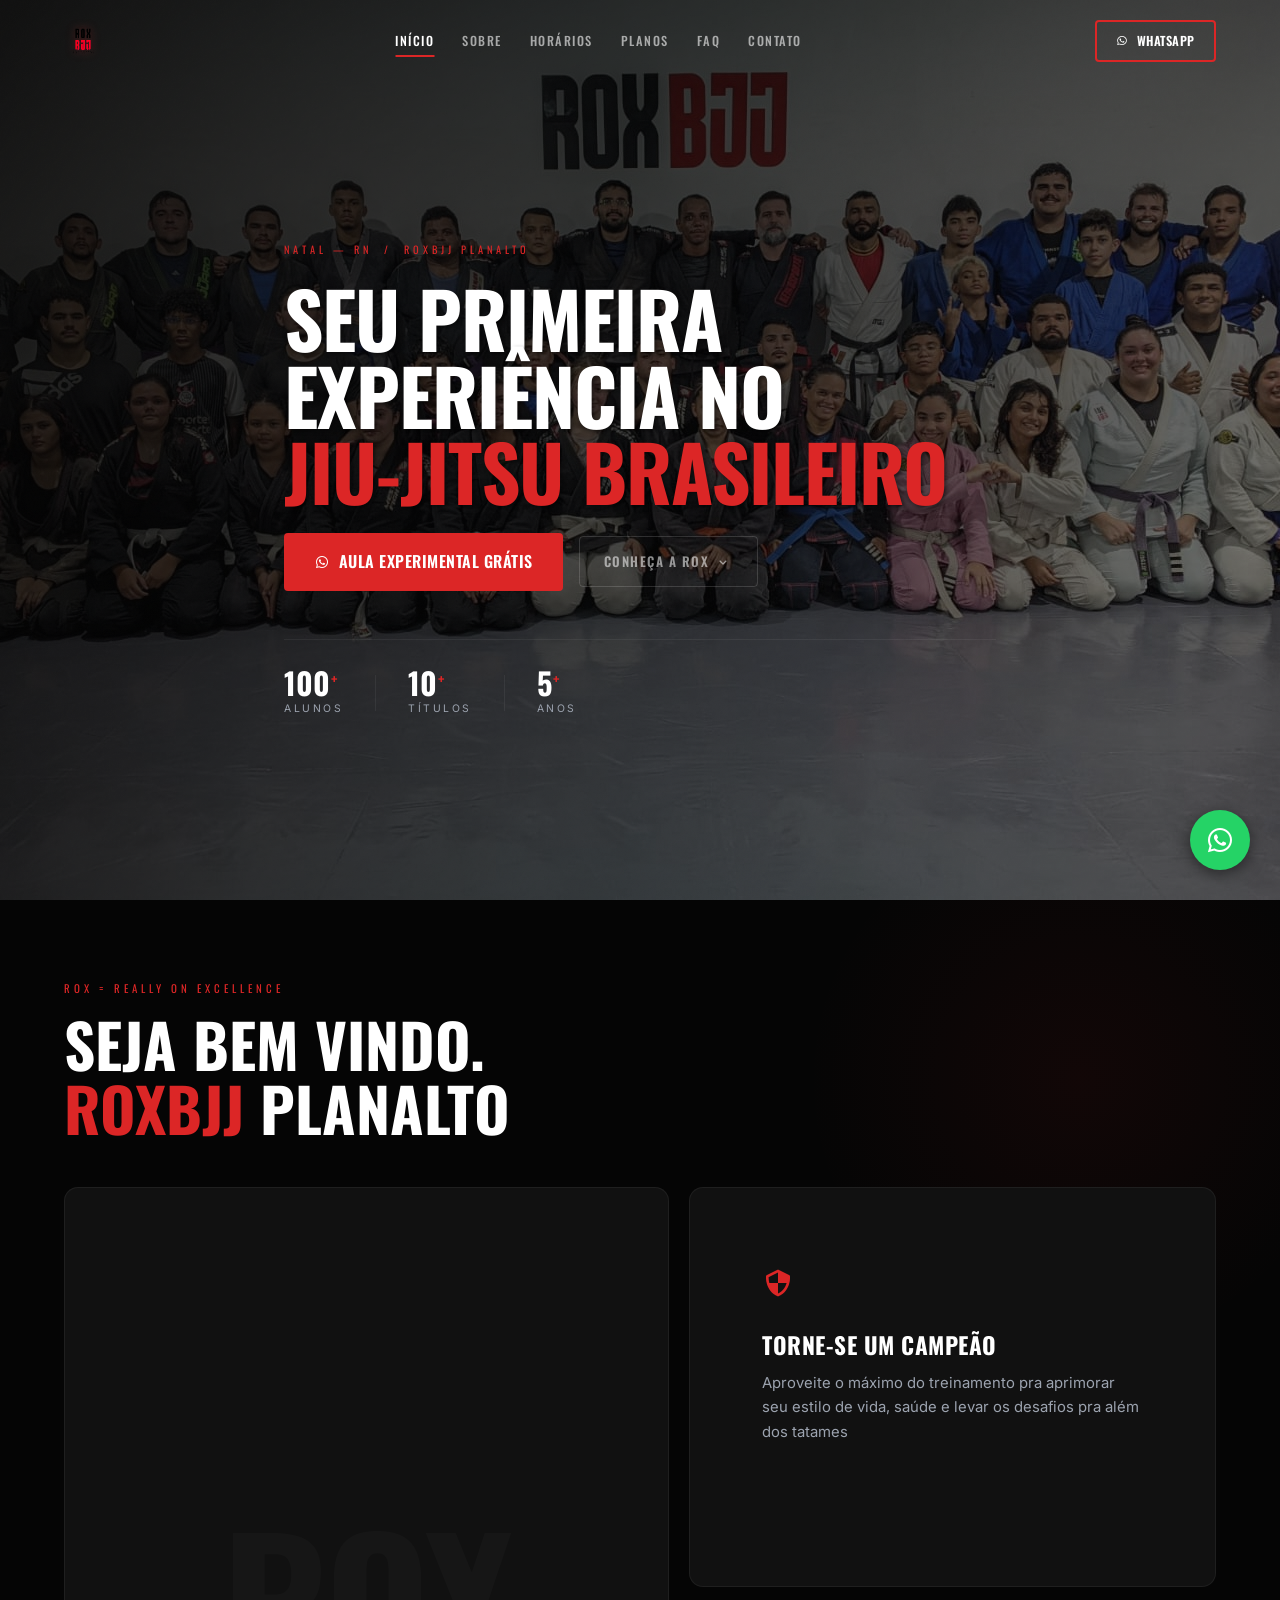
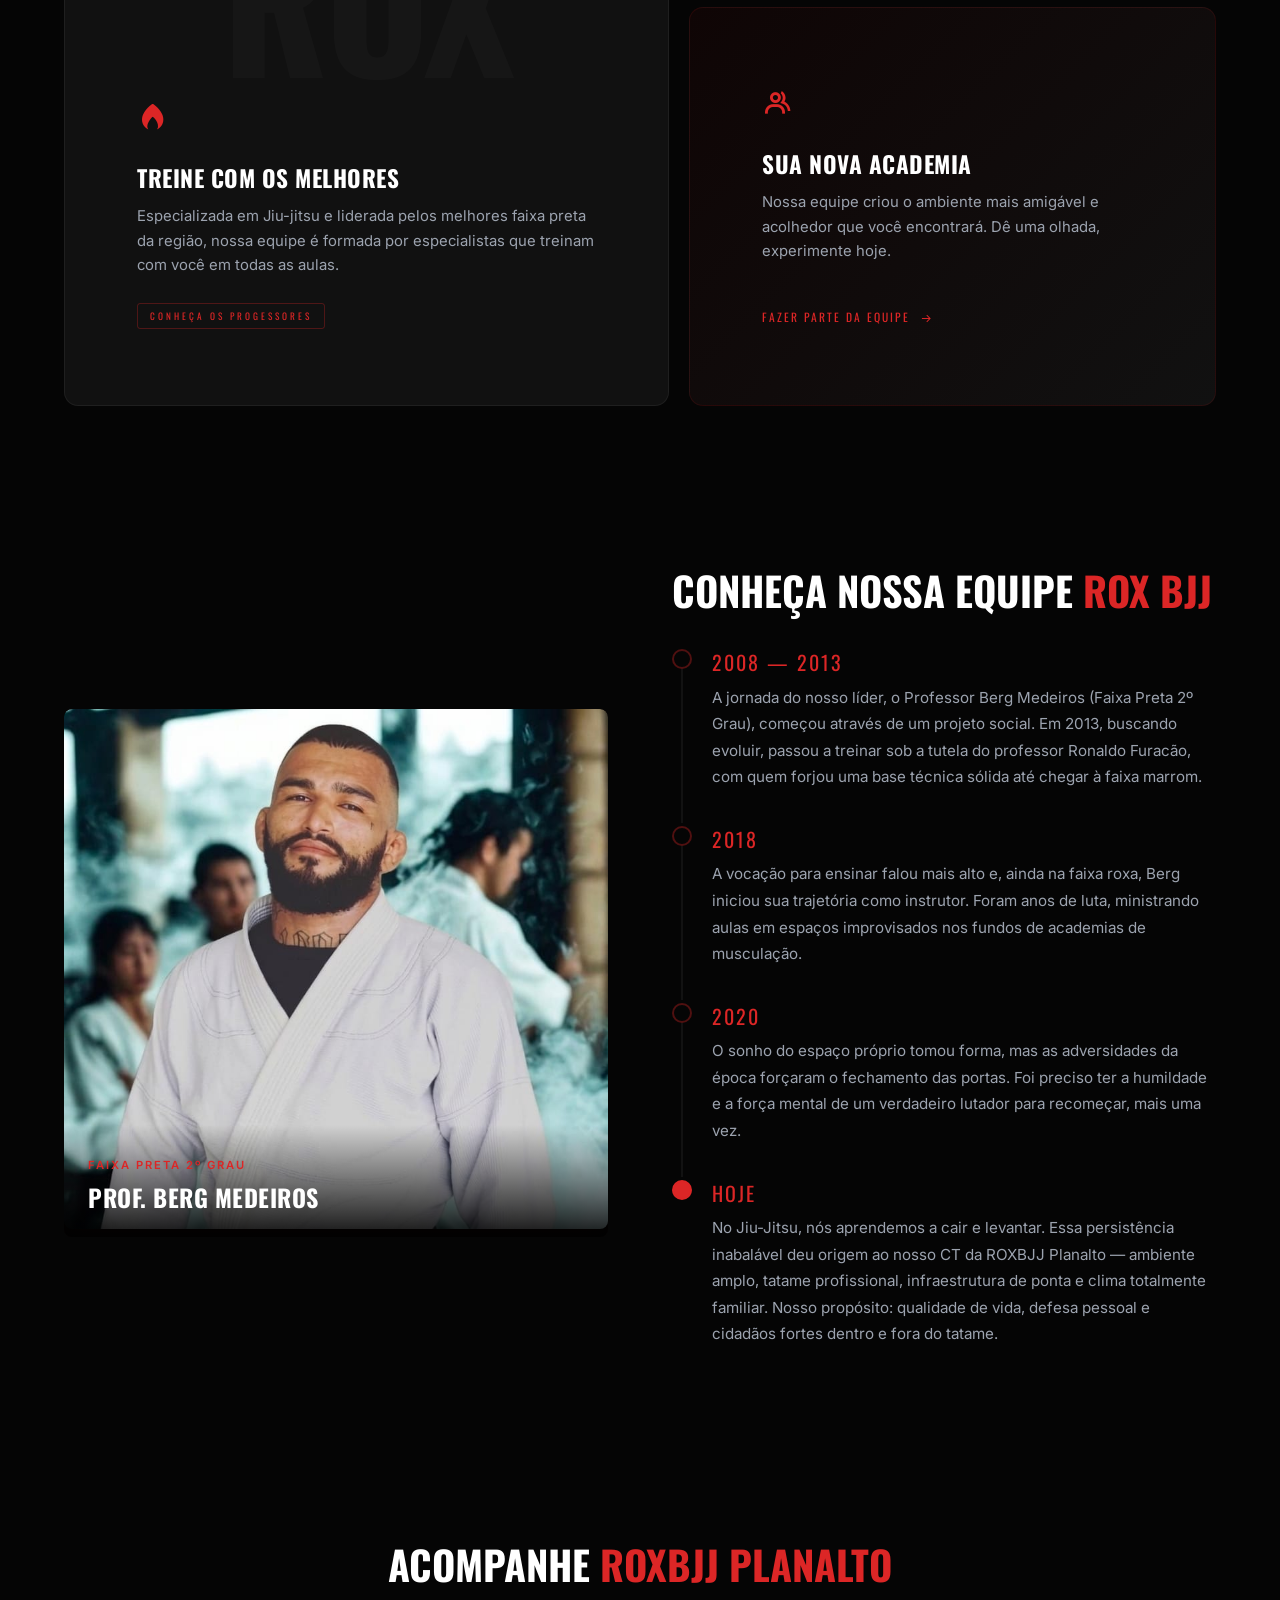
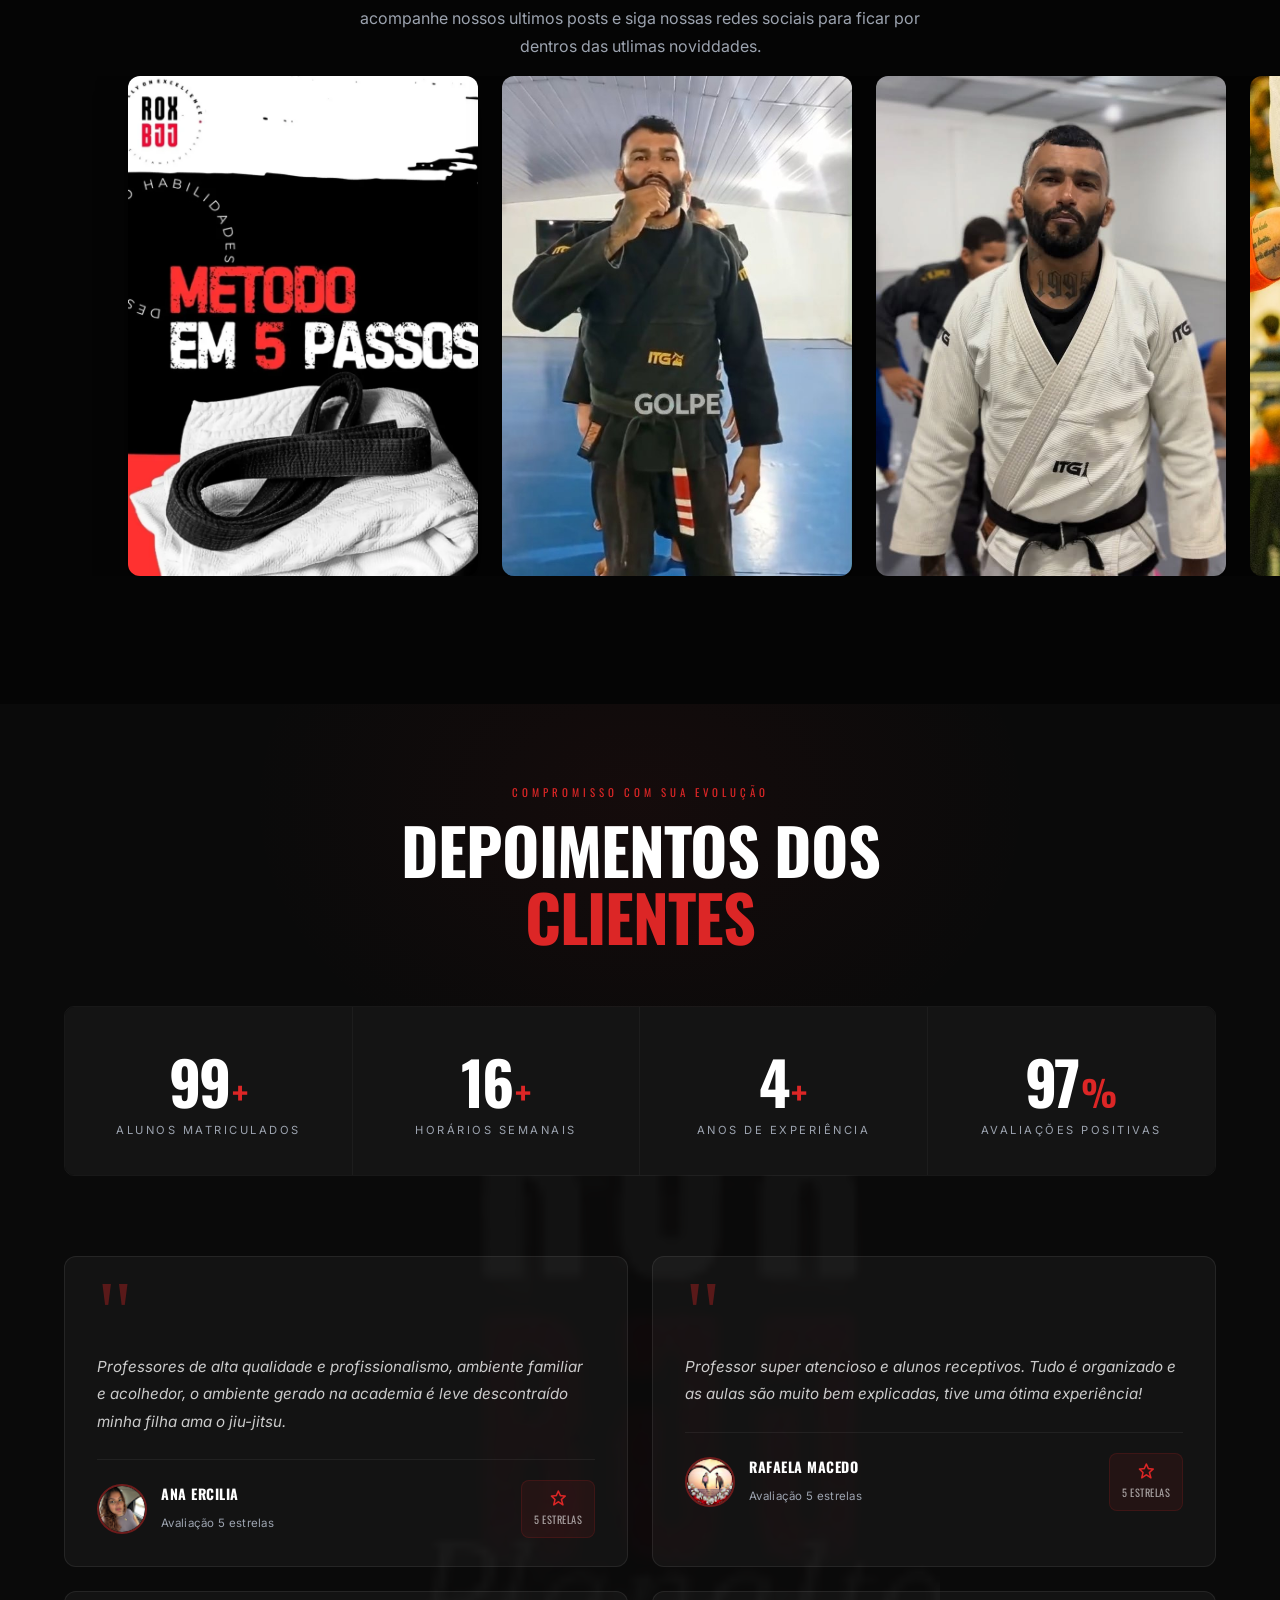
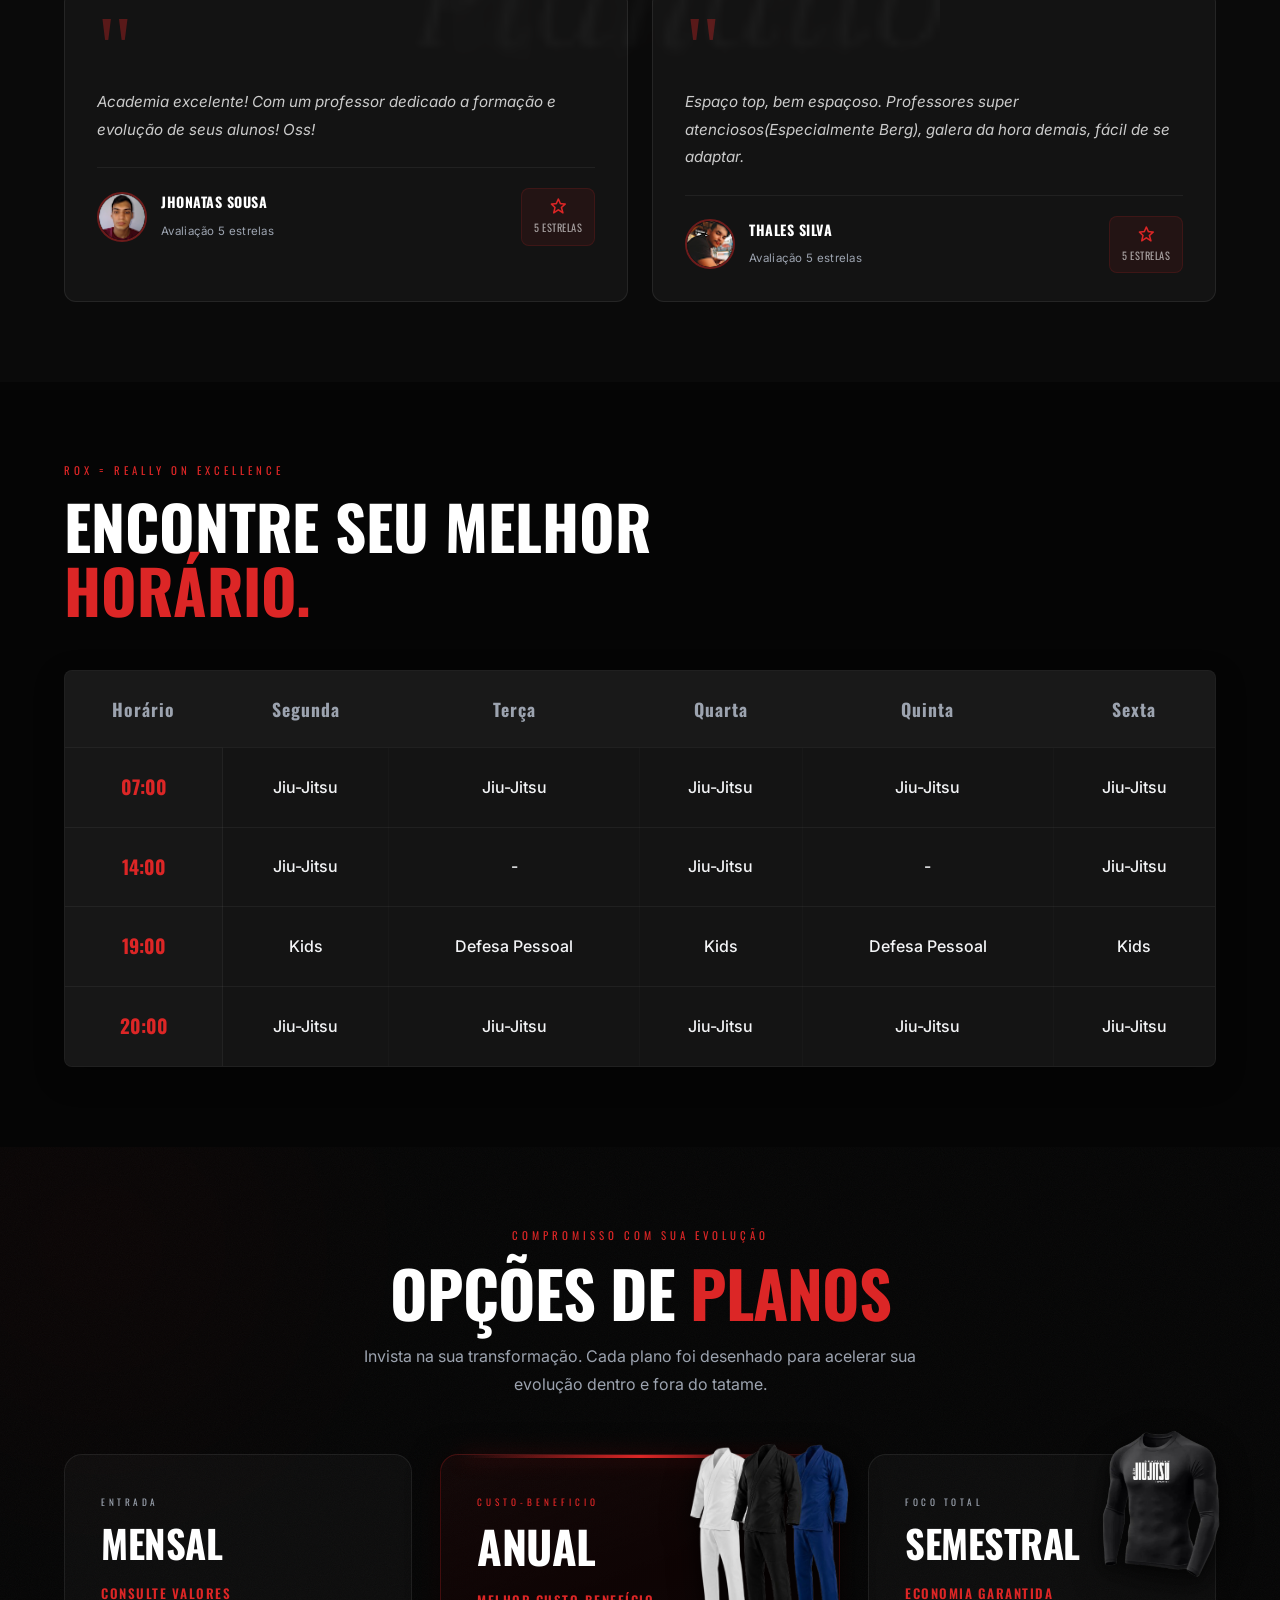
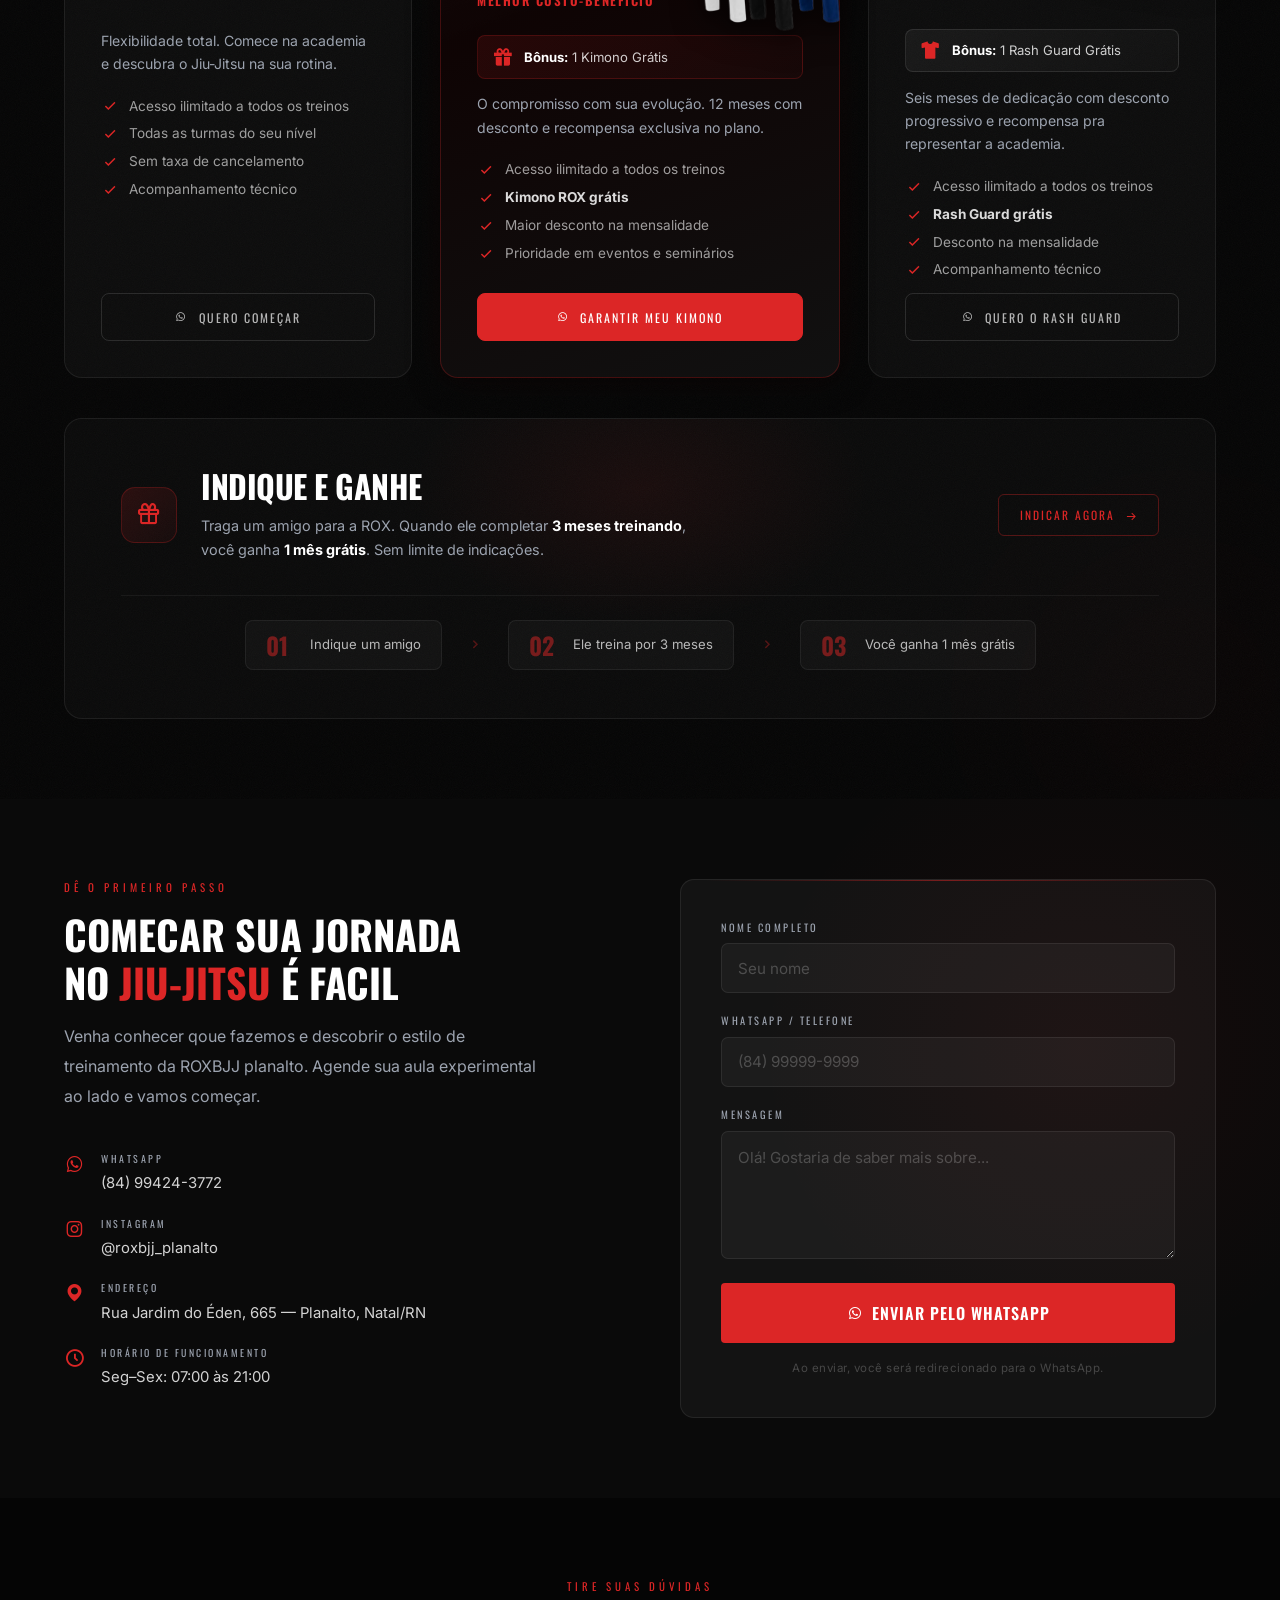
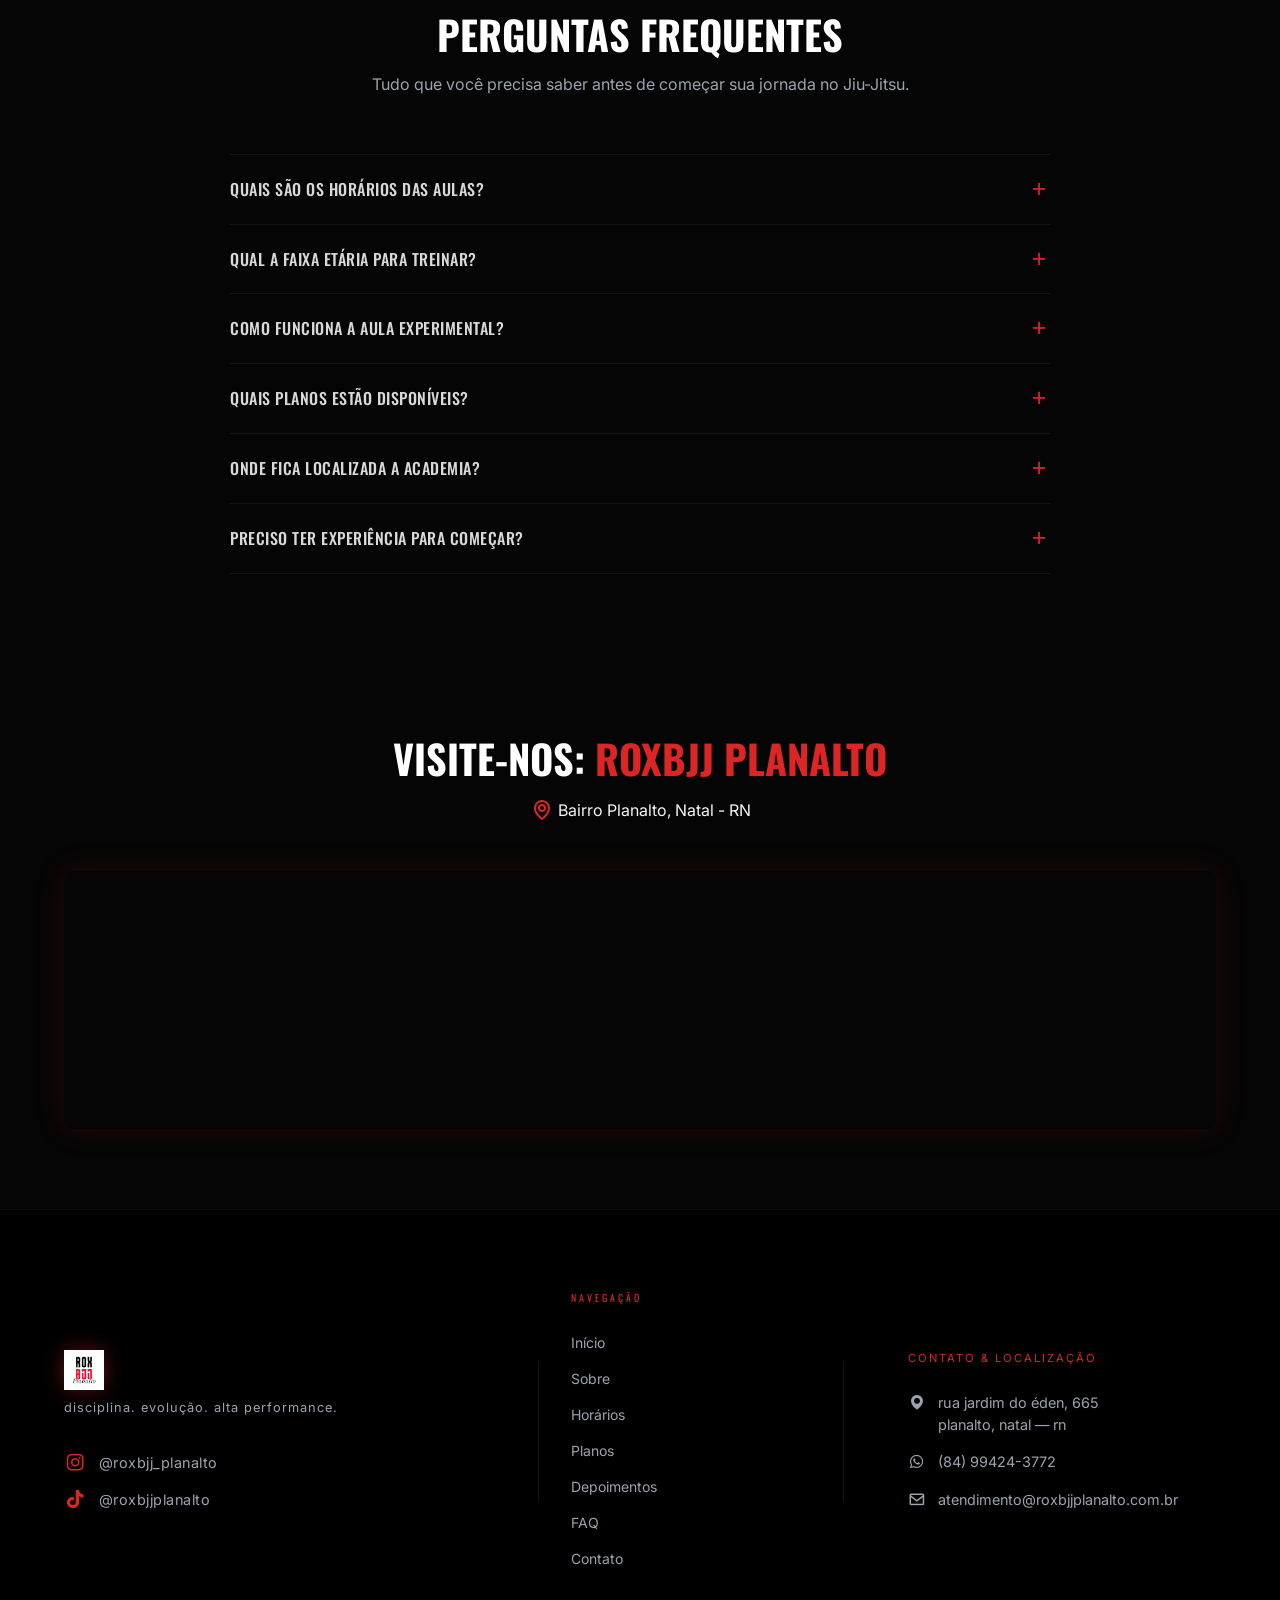
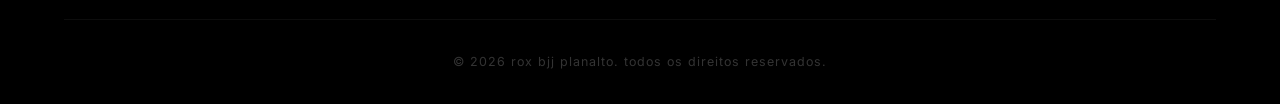
==== commit 393e7598: "final commit" ====
--- a/index.html
+++ b/index.html
@@ -276,7 +276,7 @@
         </div>
         <div class="hero-stats reveal-blur delay-400">
           <div class="hero-stat">
-            <span class="hero-stat-num">50<sup>+</sup></span
+            <span class="hero-stat-num">100<sup>+</sup></span
             ><span class="hero-stat-label">Alunos</span>
           </div>
           <div class="hero-stat-divider"></div>
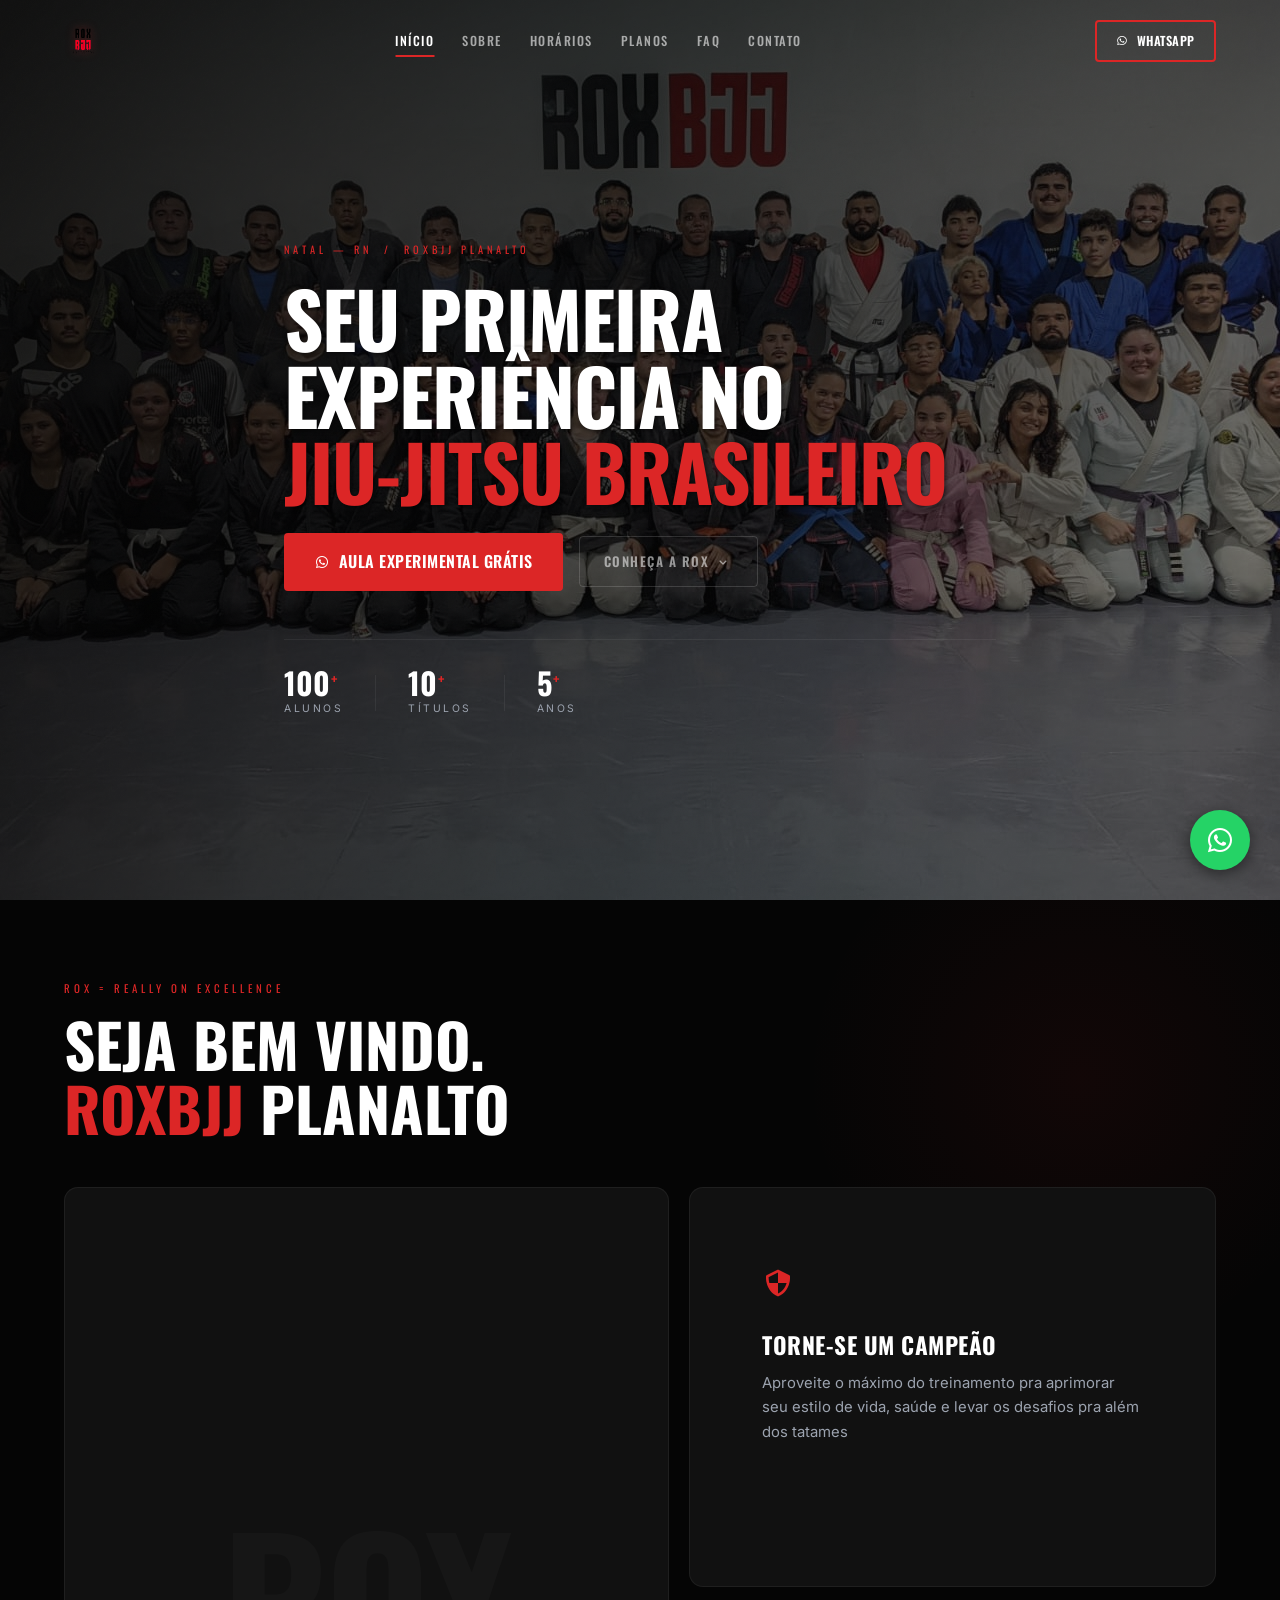
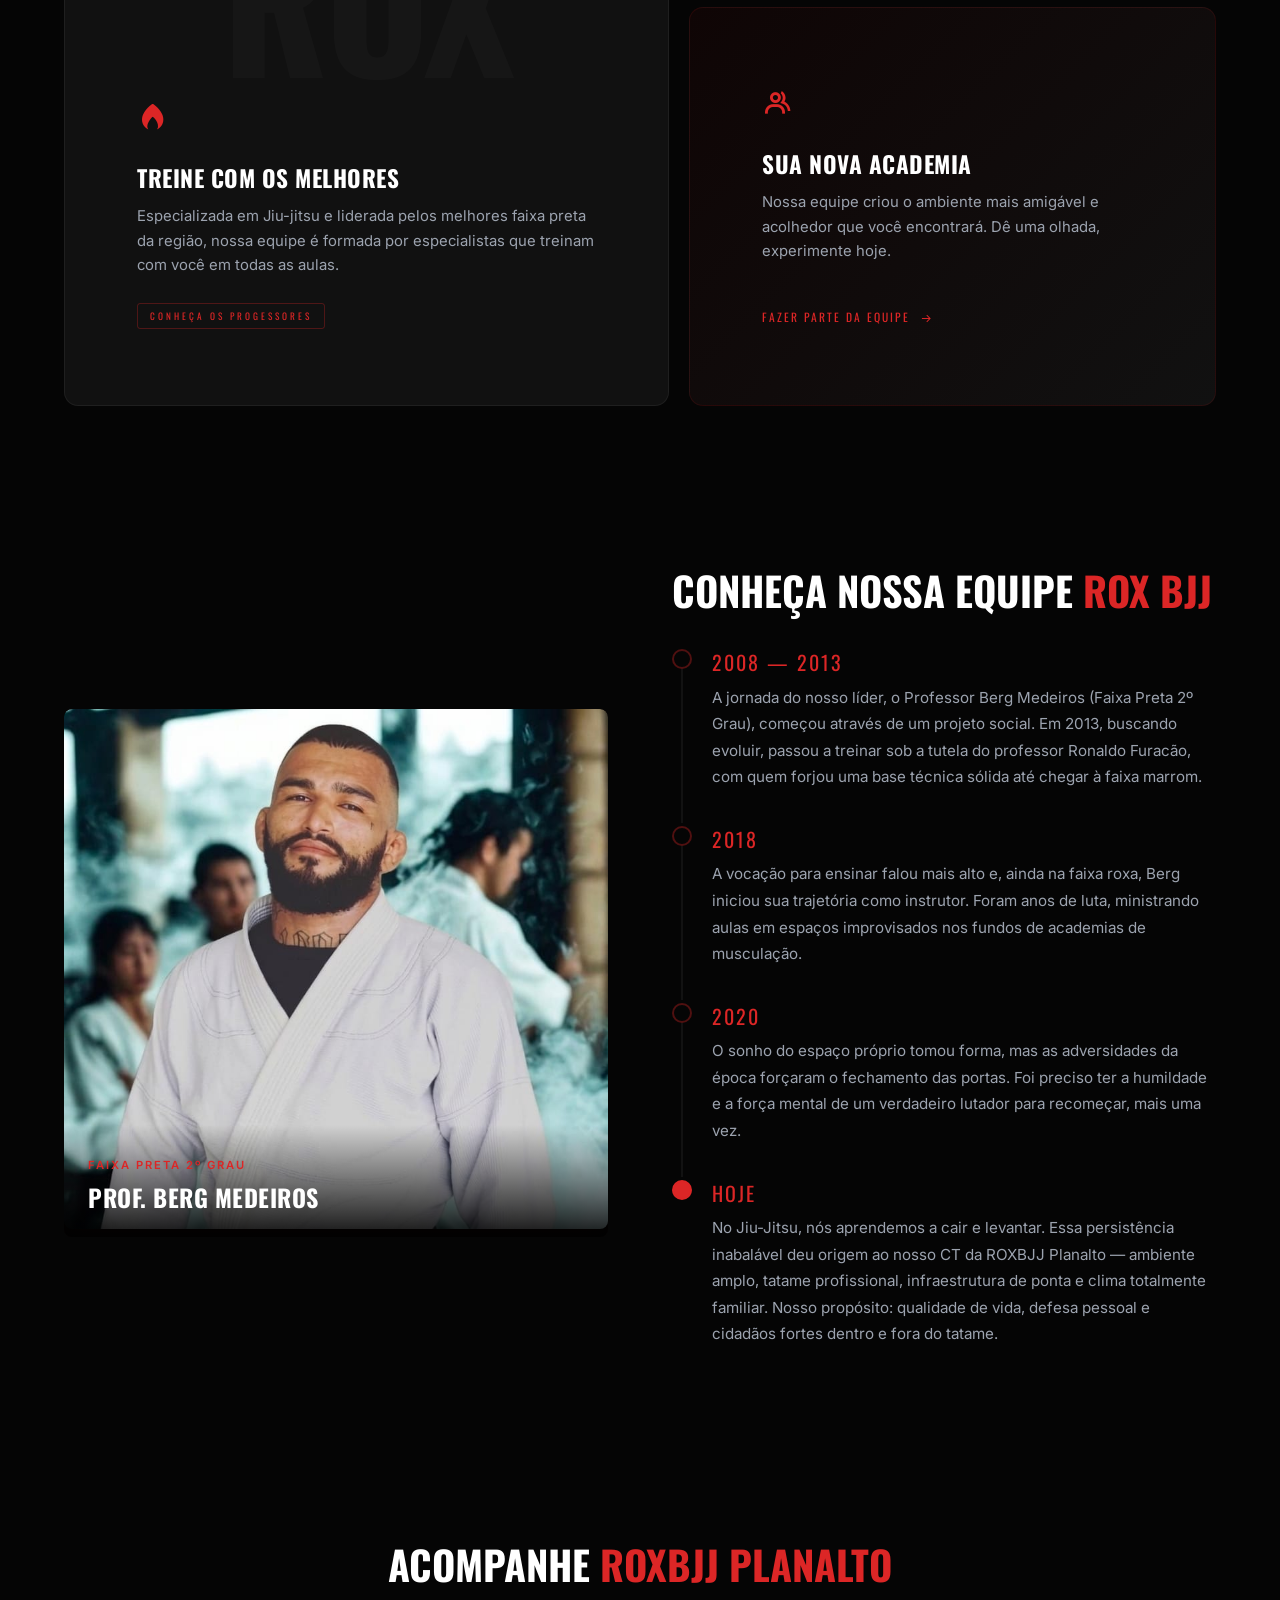
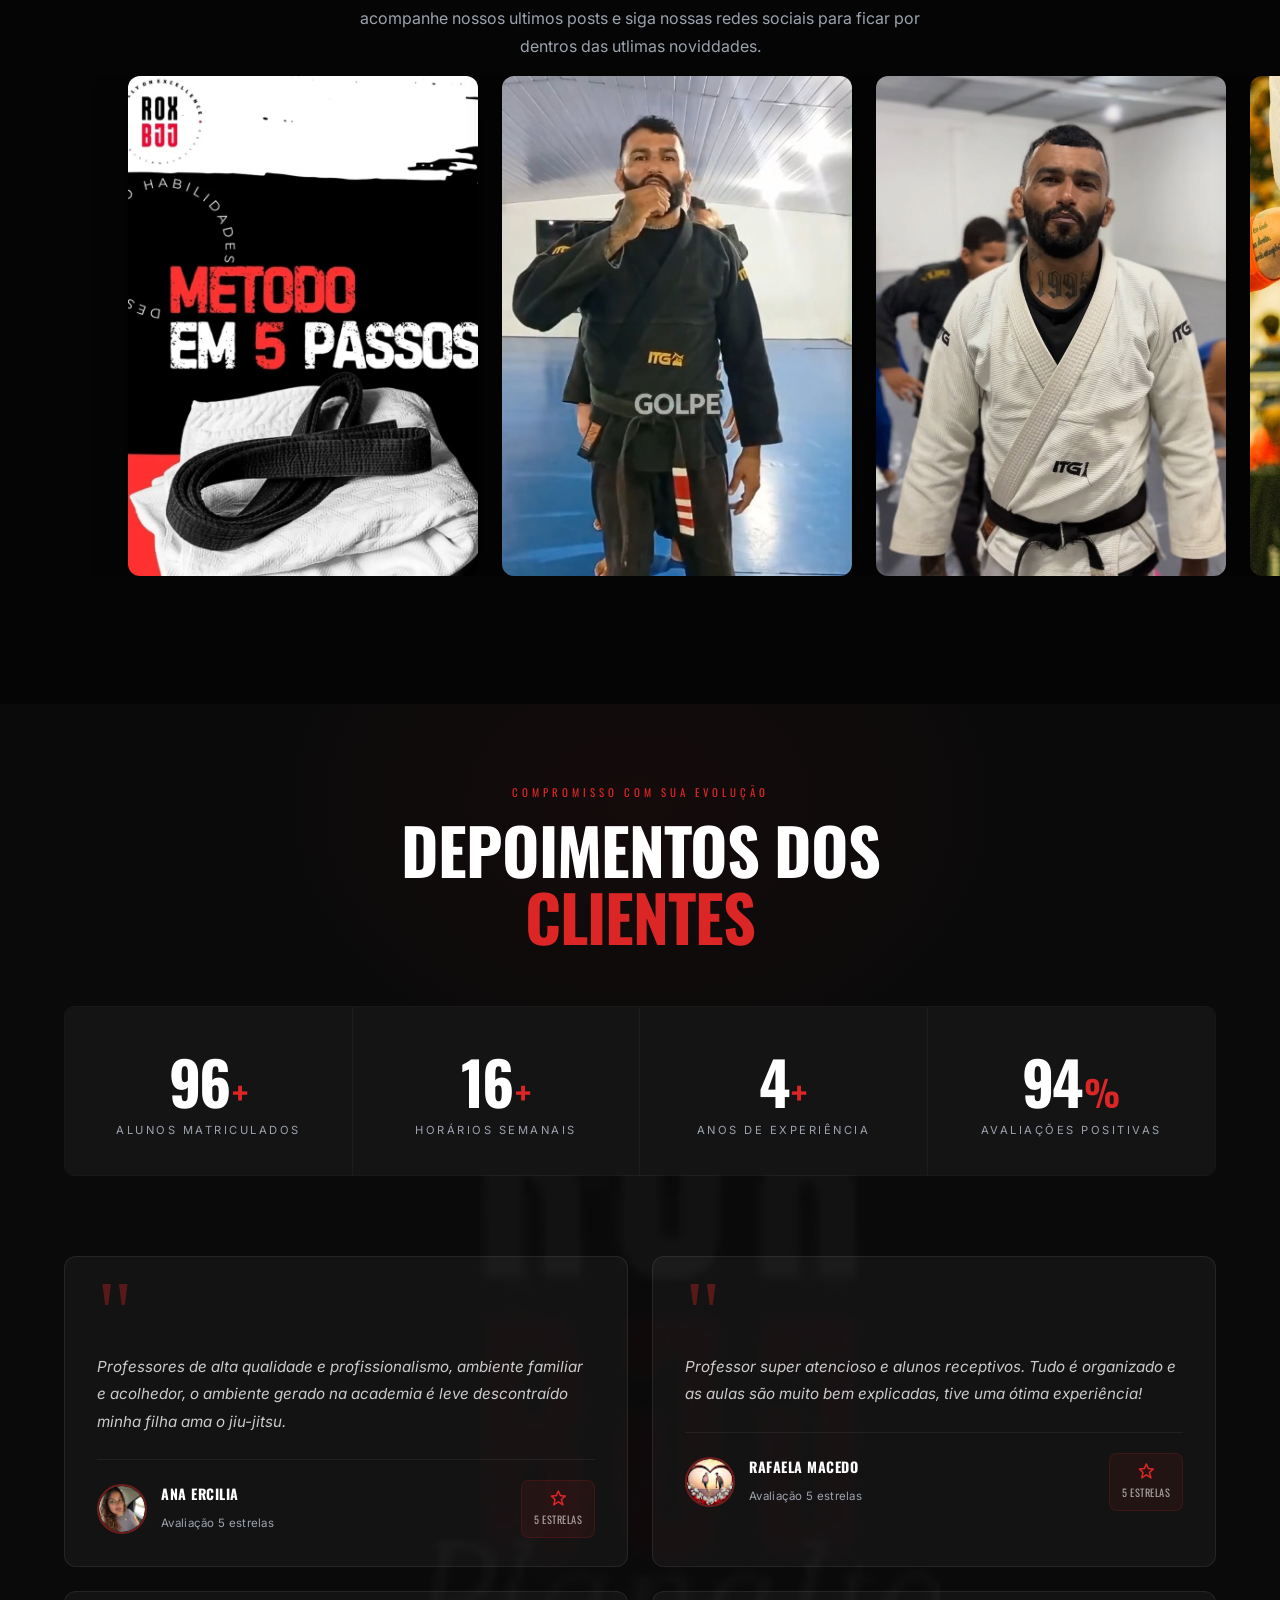
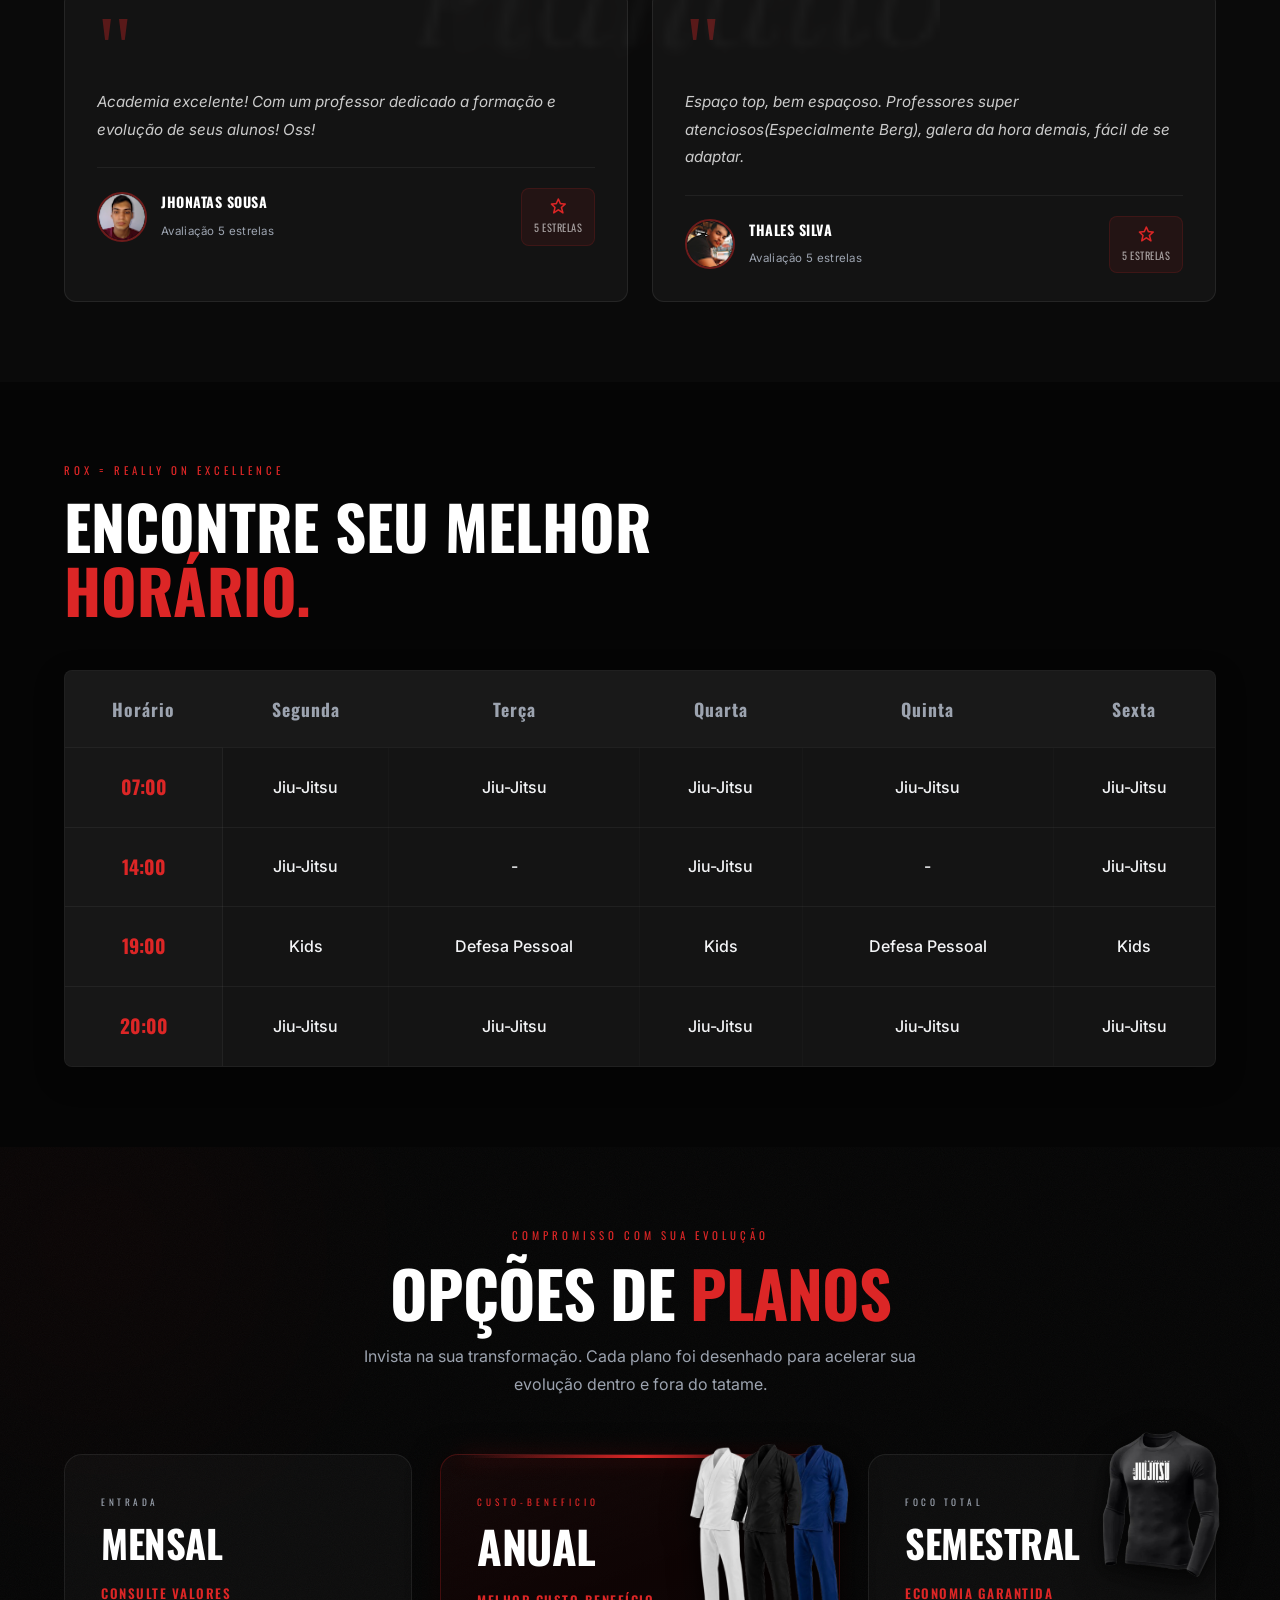
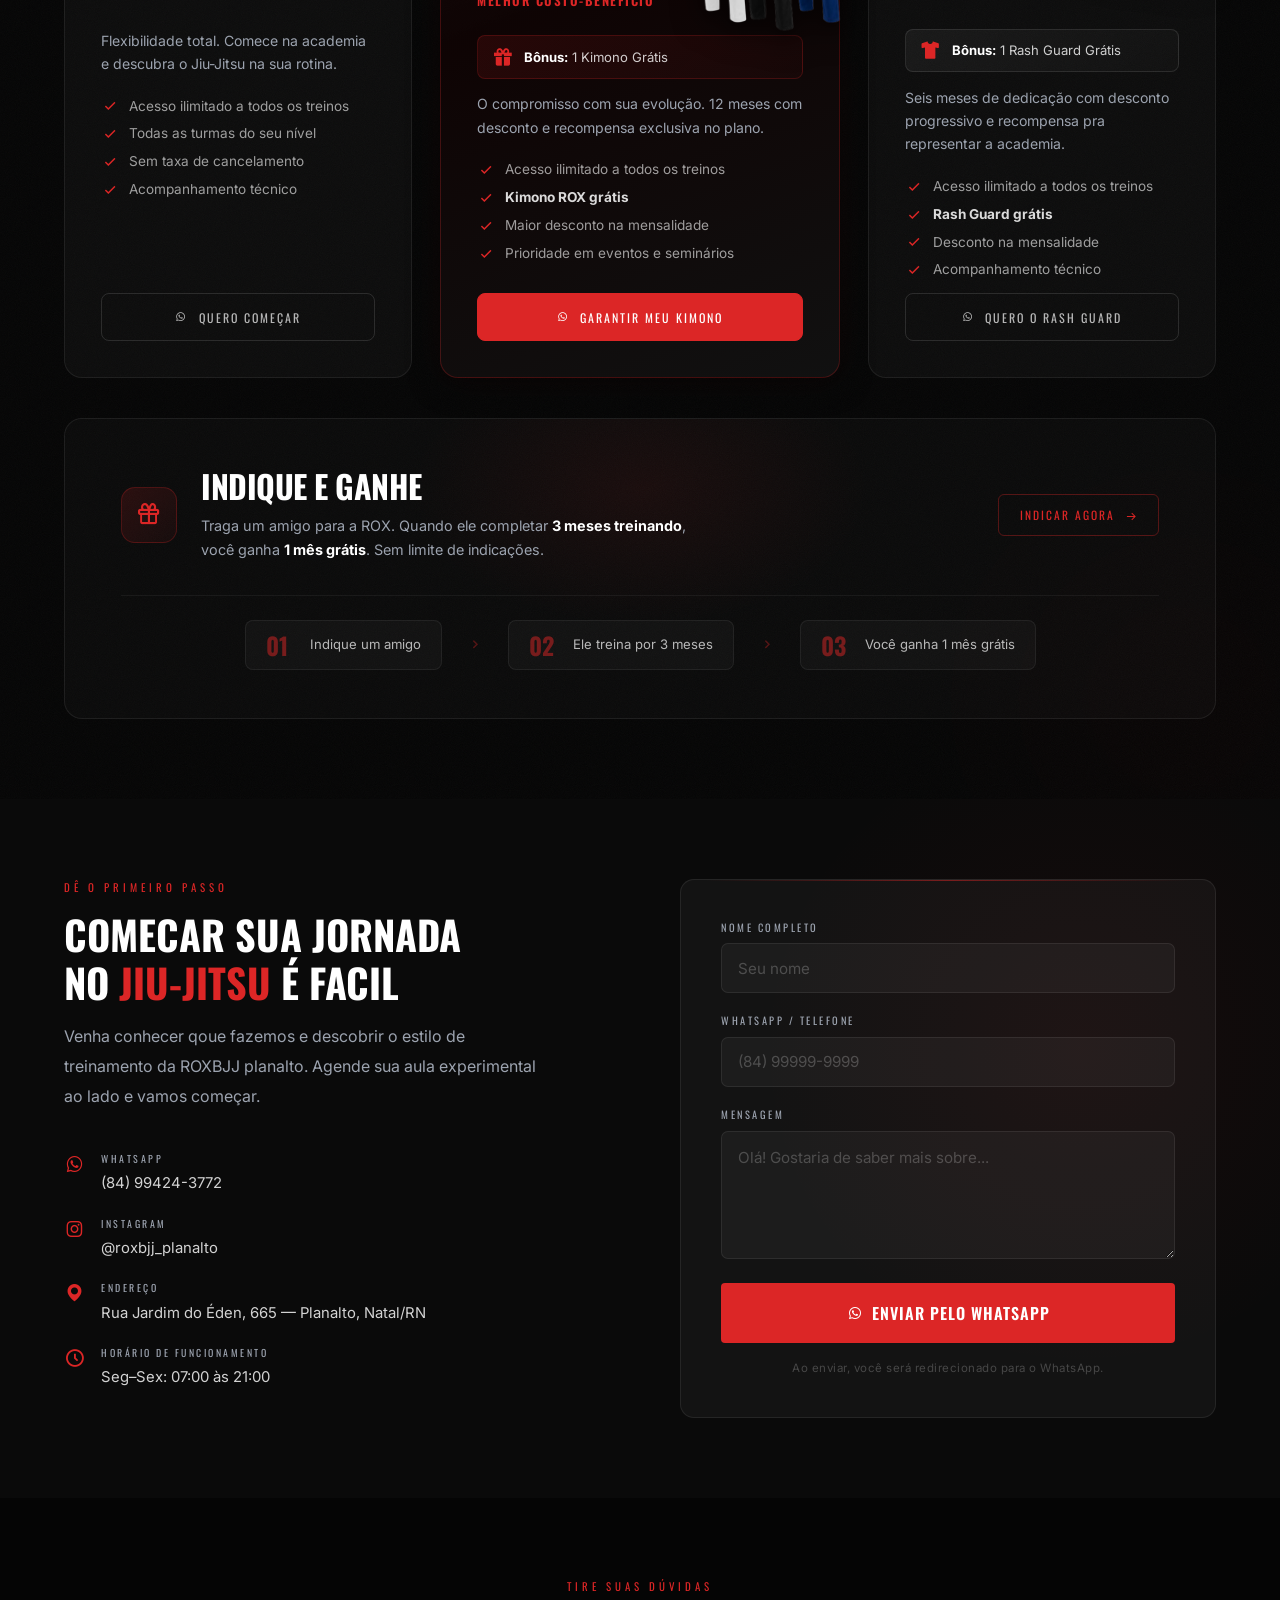
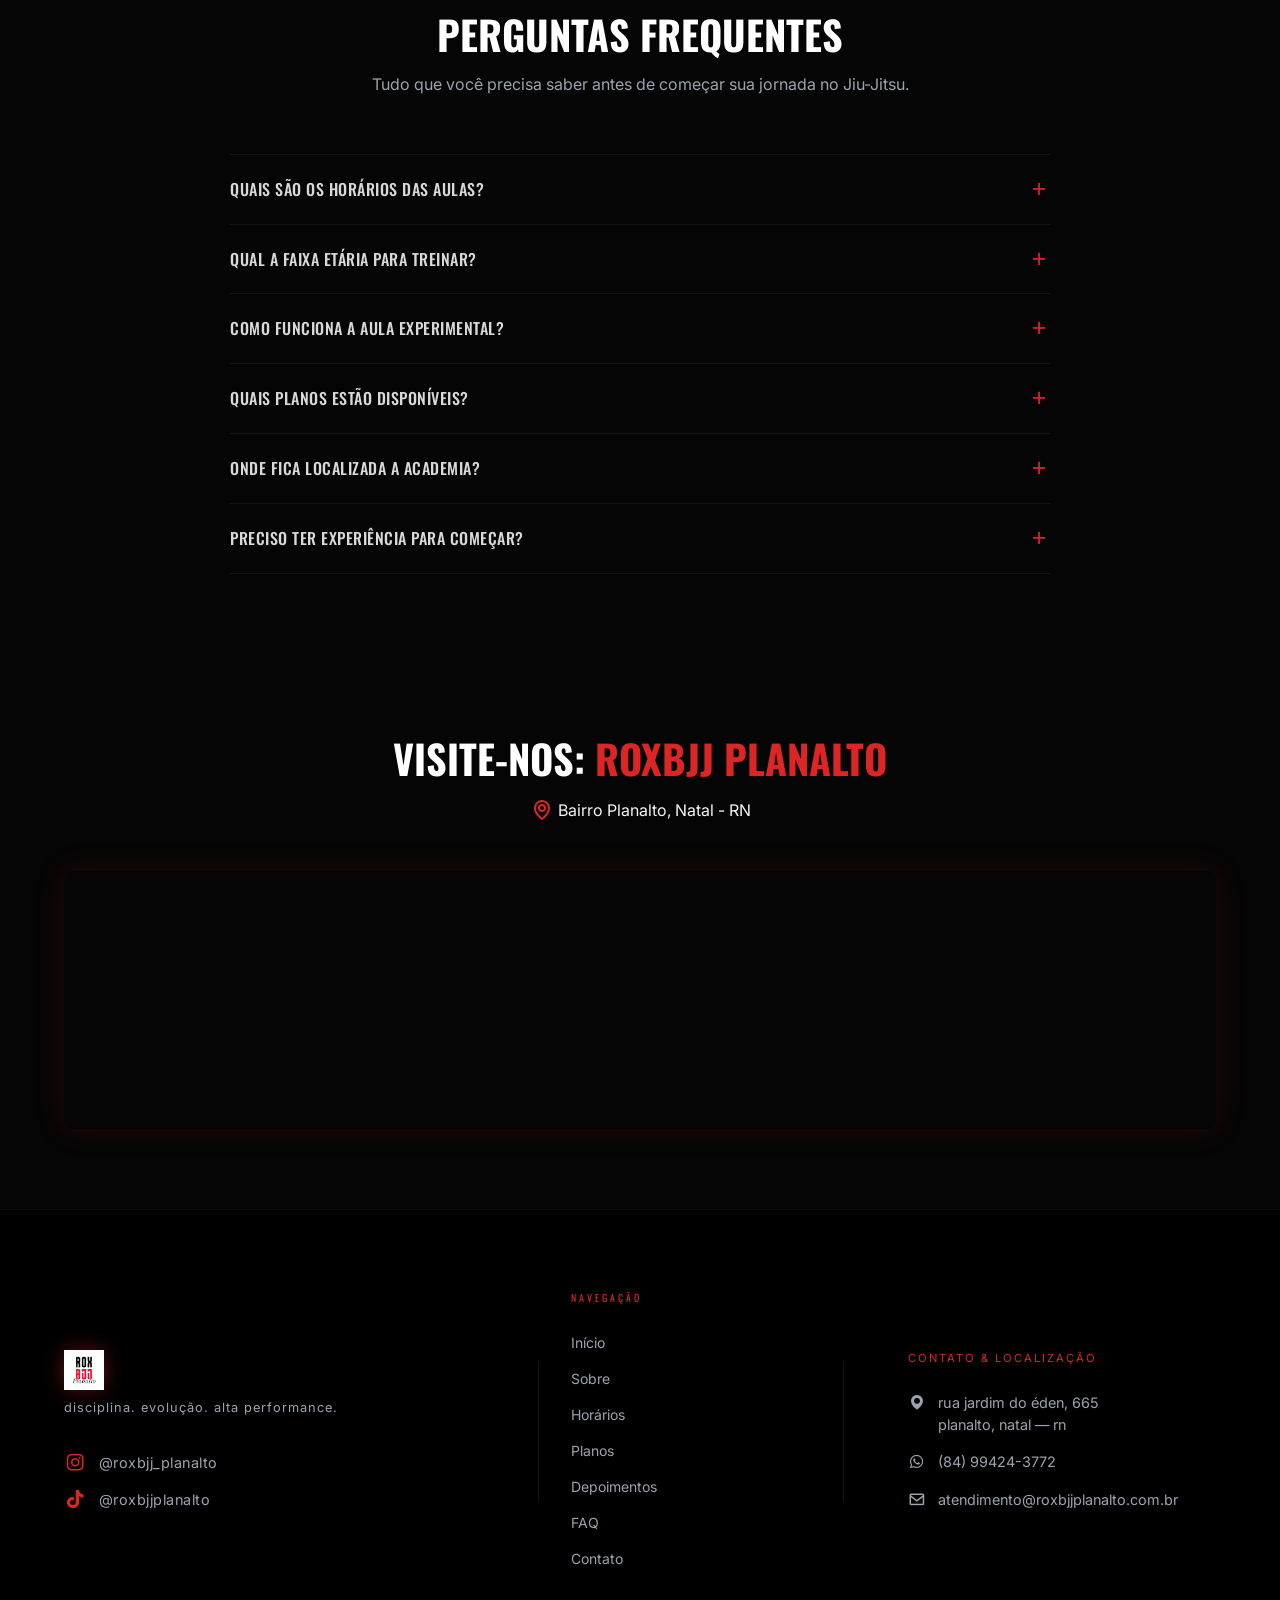
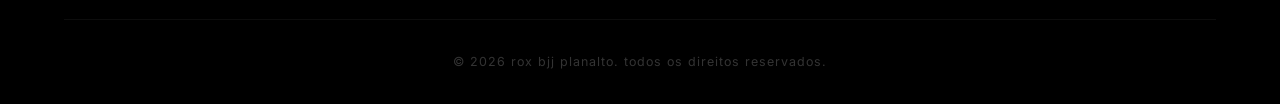
==== commit cc2f57f7: "sitename/icon" ====
--- a/index.html
+++ b/index.html
@@ -8,8 +8,9 @@
       content="Roxx BJJ Planalto é uma academia de Jiu-Jitsu em Natal/RN com aulas para crianças, adultos e competidores. Agende sua aula experimental."
     />
     <meta name="theme-color" content="#090909" />
-    <meta name="author" content="João Paulo" />
+    <meta name="author" content="github:Joaopaul0dev"/>
     <meta name="robots" content="index,follow" />
+    <link rel="icon" href="/assets/images/logo/logo.jpg" type="image/jpeg">
     <title>ROXBJJ Planalto | Academia de Jiu-Jitsu em Natal/RN</title>
 
     <!-- PRECONNECT   -->
@@ -18,11 +19,35 @@
     <link rel="preconnect" href="https://fonts.gstatic.com" crossorigin />
     <link rel="preconnect" href="https://unpkg.com" />
 
-    <!-- SCHEMA.ORG da academia -->
+    <!-- SCHEMA.ORG -->
 
     <script type="application/ld+json">
-      [
         {
+          "@context": "https://schema.org",
+          "@type": "FAQPage",
+          "mainEntity": [
+            {
+              "@type": "Question",
+              "name": "Quais são os horários das aulas?",
+              "acceptedAnswer": {
+                "@type": "Answer",
+                "text": "Seg a Sex, 07:00–21:00, com turmas à tarde/noite."
+              }
+            },
+            {
+              "@type": "Question",
+              "name": "Como funciona a aula experimental?",
+              "acceptedAnswer": {
+                "@type": "Answer",
+                "text": "Gratuita e sem compromisso. Agende pelo WhatsApp."
+              }
+            }
+          ]
+        }
+    </script>
+
+    <script type="application/ld+json">
+      {
           "@context": "https://schema.org",
           "@type": "SportsActivityLocation",
           "name": "ROX BJJ Planalto",
@@ -62,37 +87,16 @@
           },
           "geo":{
             "@type":"GeoCoordinates",
-            "latitude":...,
-            "longitude":...
+            "latitude": -5.845,
+            "longitude": -35.263
           }
-        },
-        {
-          "@context": "https://schema.org",
-          "@type": "FAQPage",
-          "mainEntity": [
-            {
-              "@type": "Question",
-              "name": "Quais são os horários das aulas?",
-              "acceptedAnswer": {
-                "@type": "Answer",
-                "text": "Seg a Sex, 07:00–21:00, com turmas à tarde/noite."
-              }
-            },
-            {
-              "@type": "Question",
-              "name": "Como funciona a aula experimental?",
-              "acceptedAnswer": {
-                "@type": "Answer",
-                "text": "Gratuita e sem compromisso. Agende pelo WhatsApp."
-              }
-            }
-          ]
         }
-      ]
     </script>
+
     <!-- OPEN GRAPH -->
-    <meta property="og:site_name" content="Roxx BJJ Planalto" />
+    <meta property="og:site_name" content="Rox BJJ Planalto" />
     <meta property="og:locale" content="pt_BR" />
+    <meta property="og:site_name" content="ROXBJJ Planalto">
     <!-- 1. ÍCONE DA ABA DO NAVEGADOR (FAVICON) -->
     <link
       rel="shortcut icon"
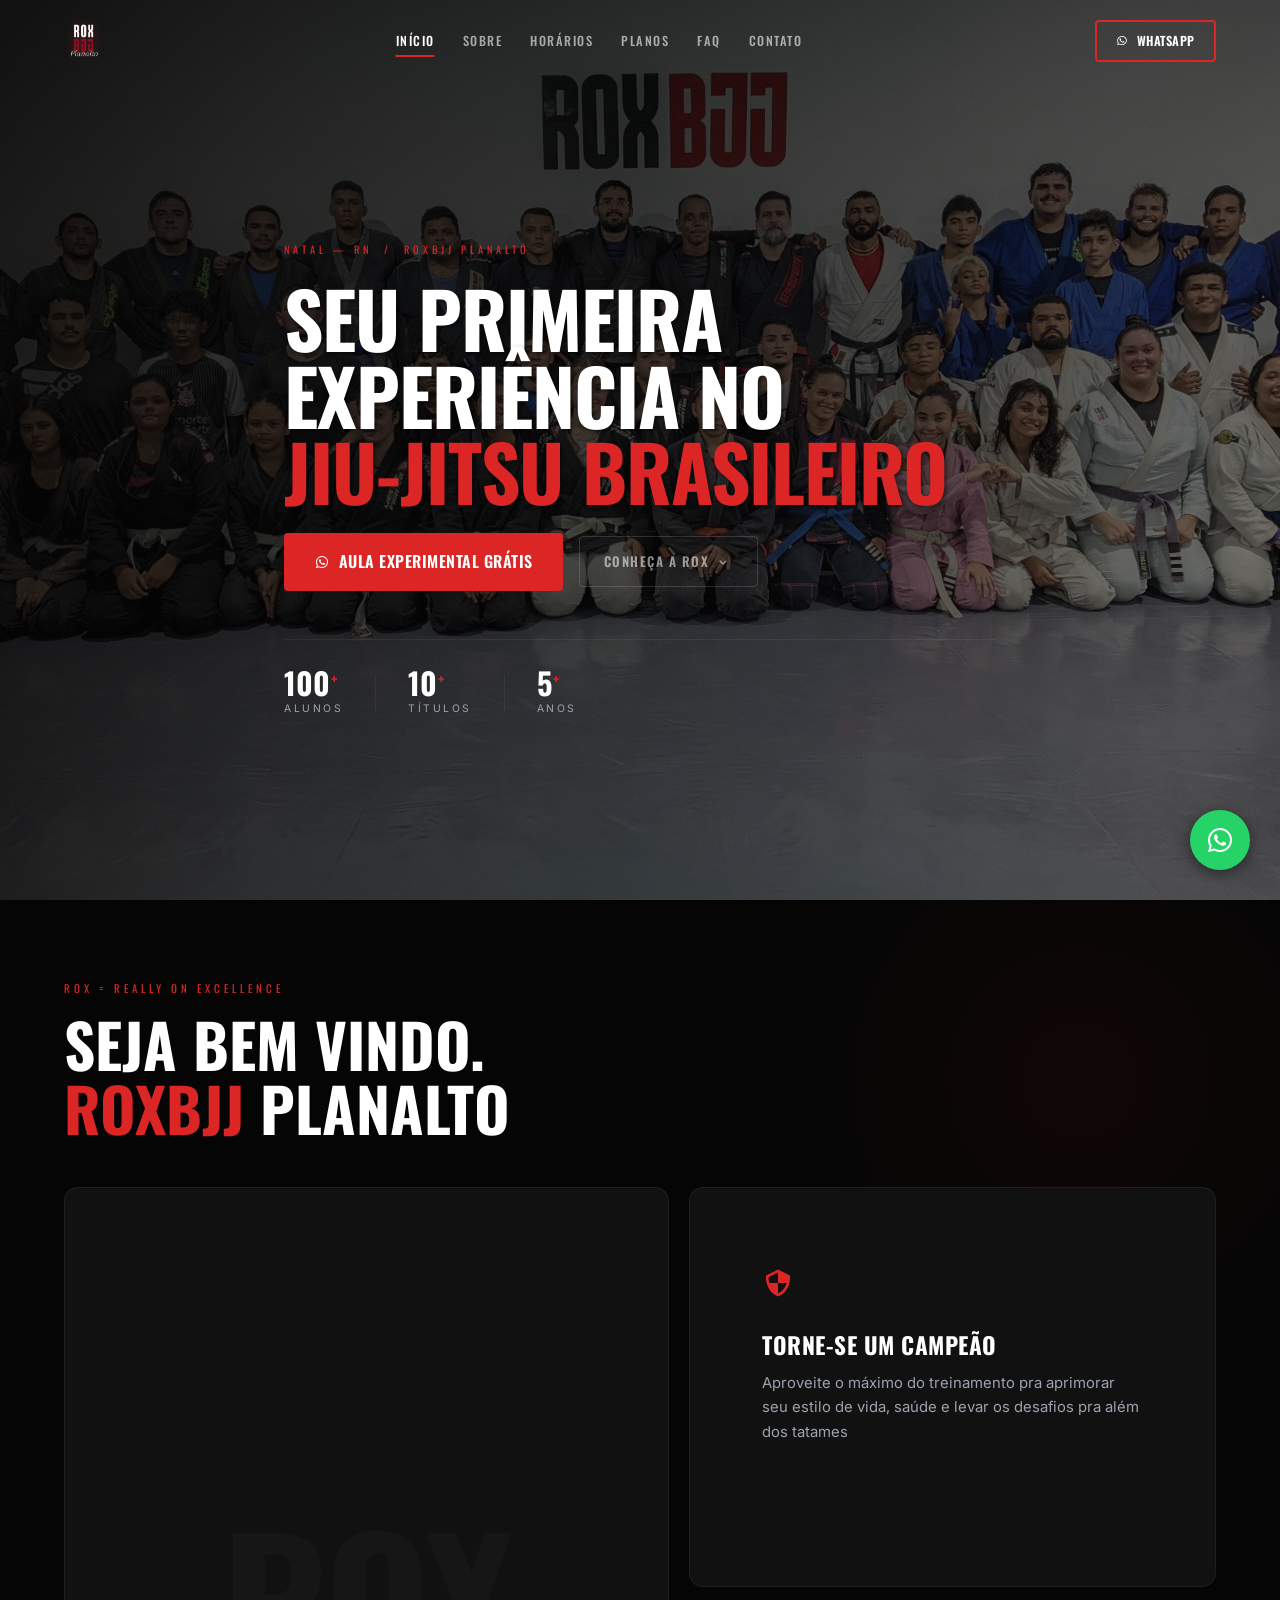
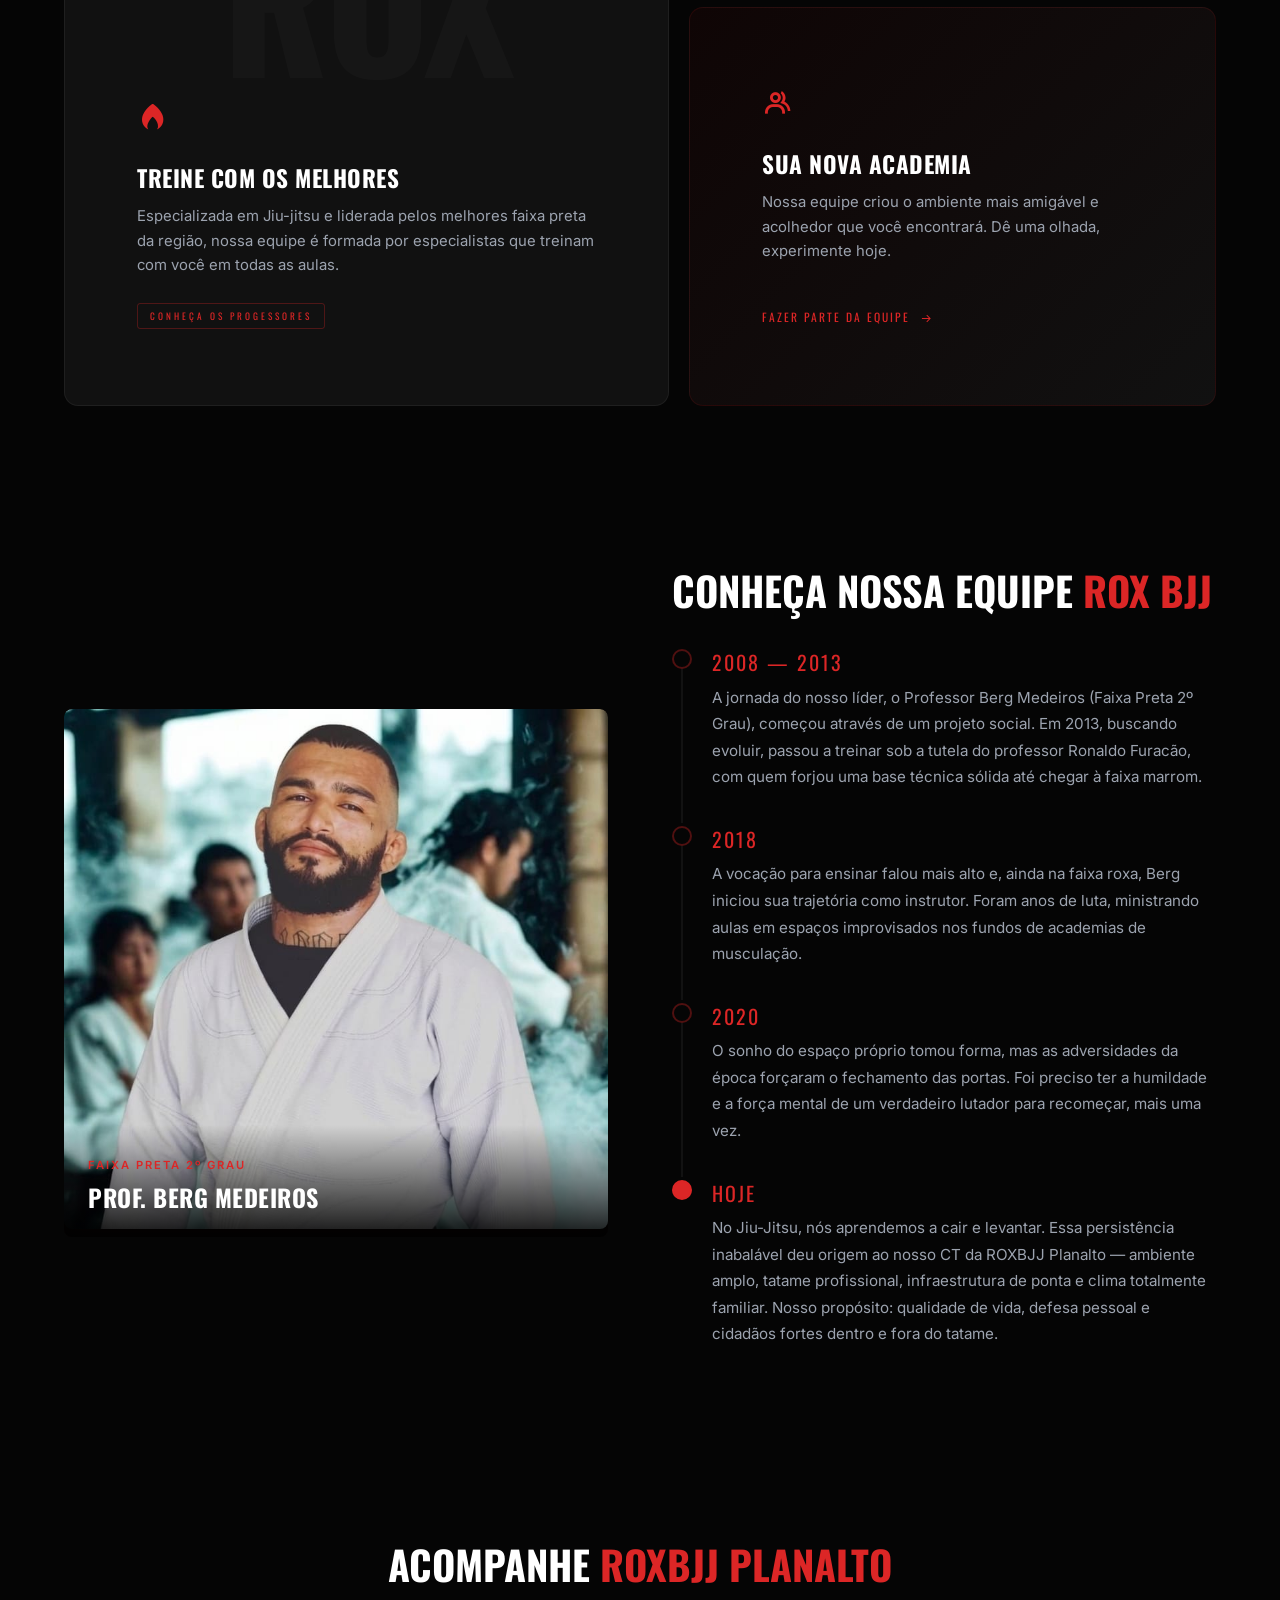
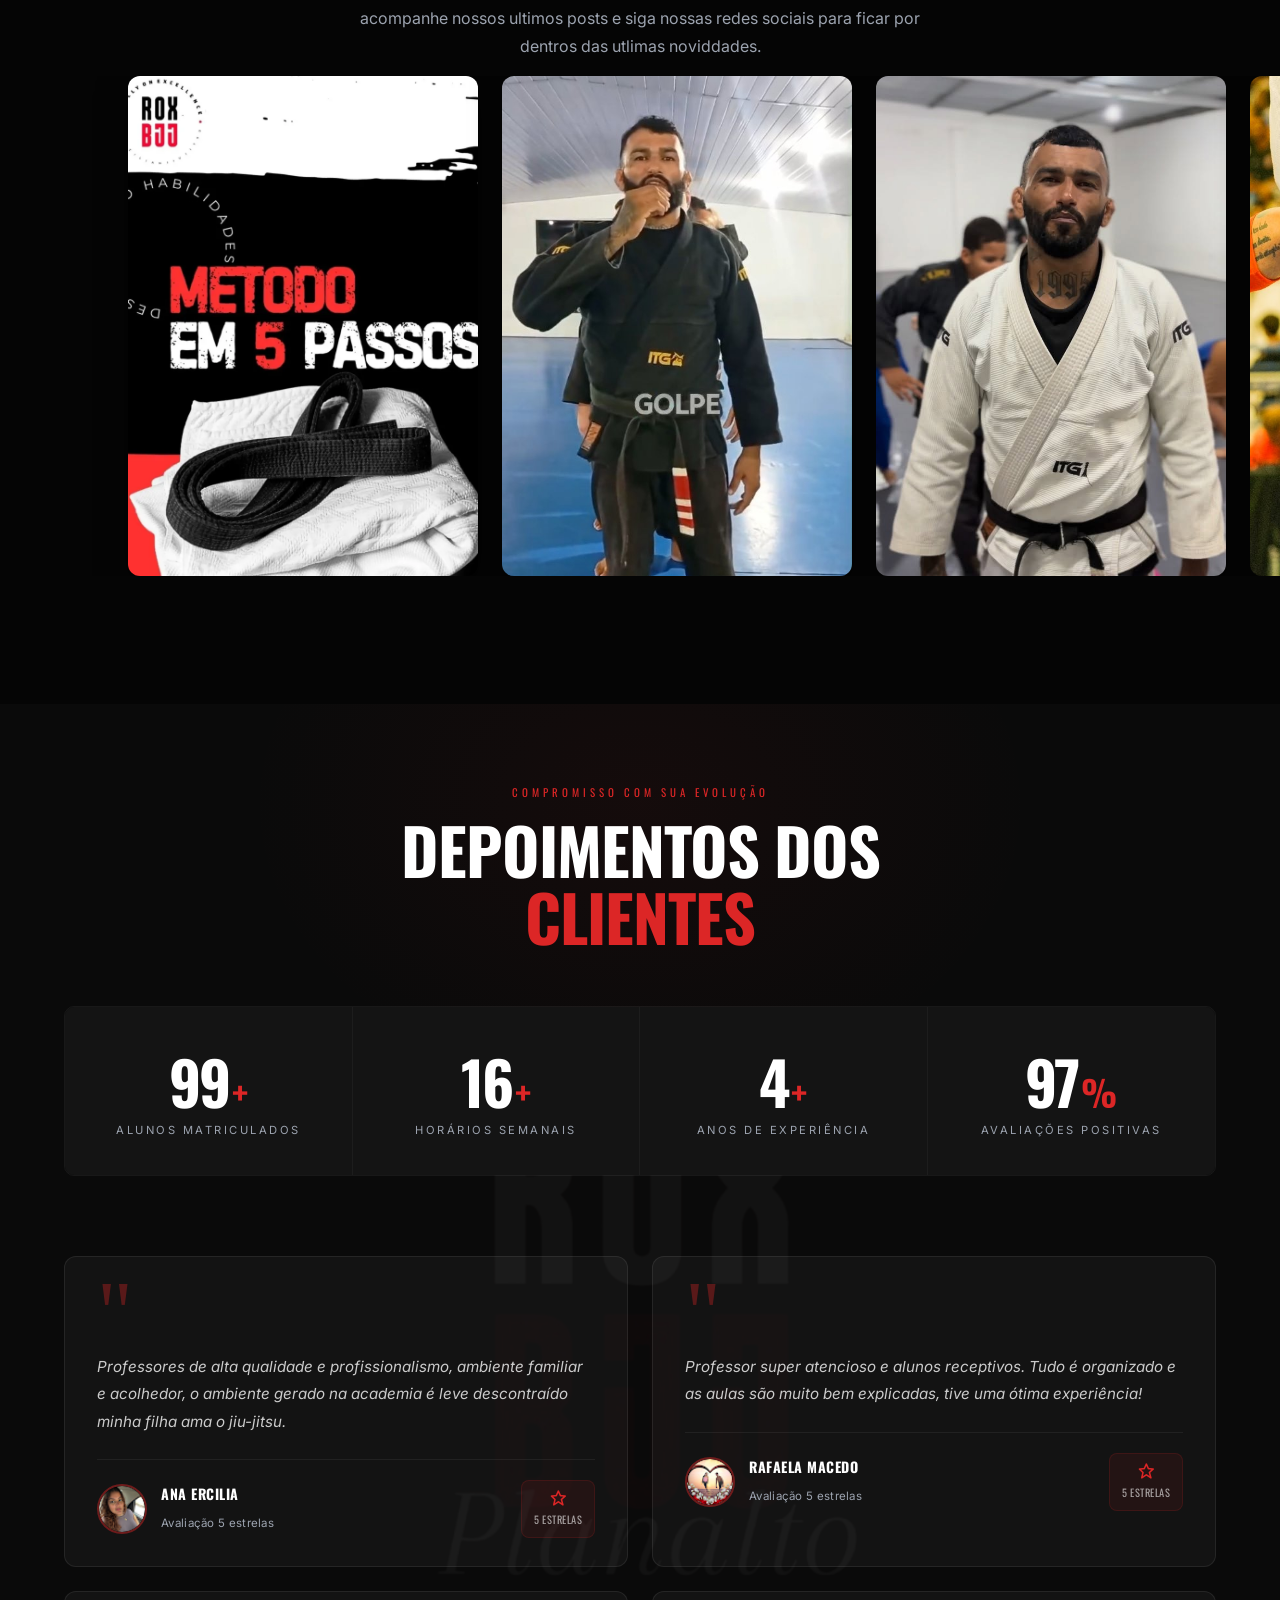
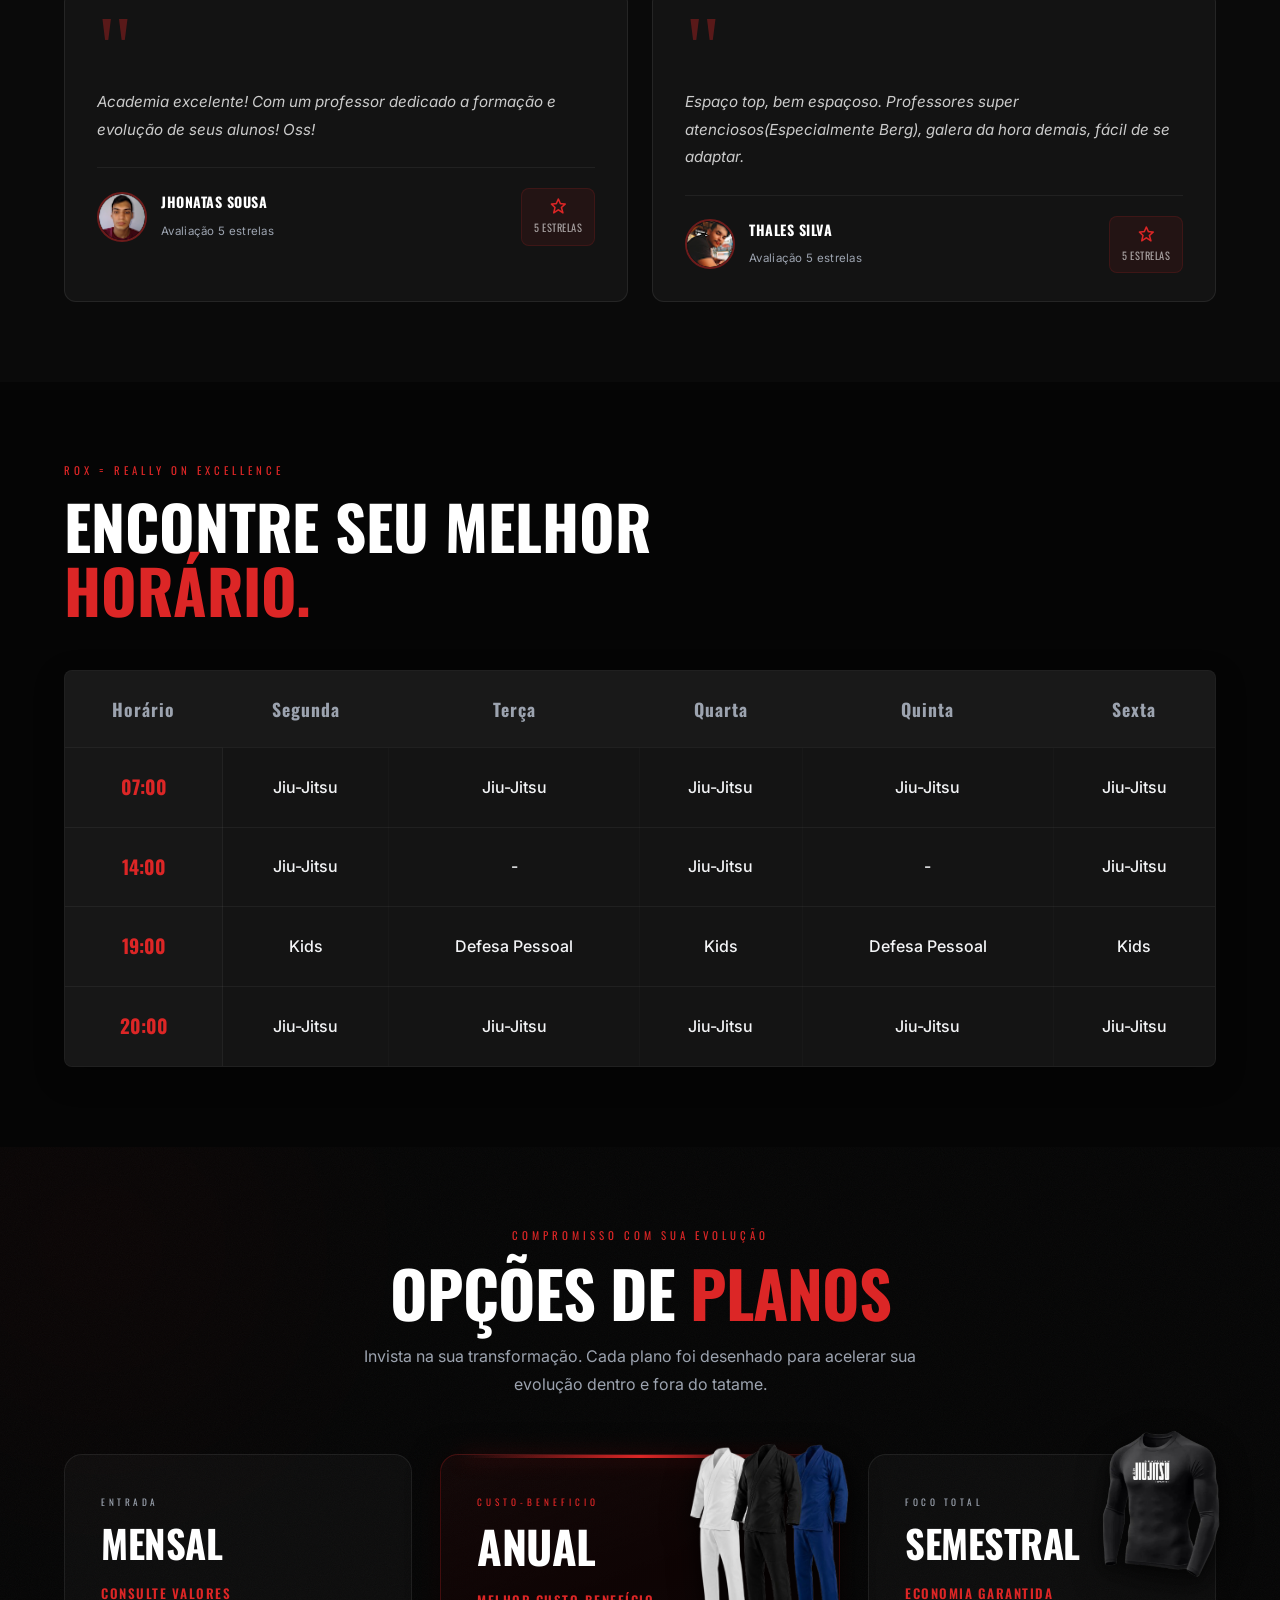
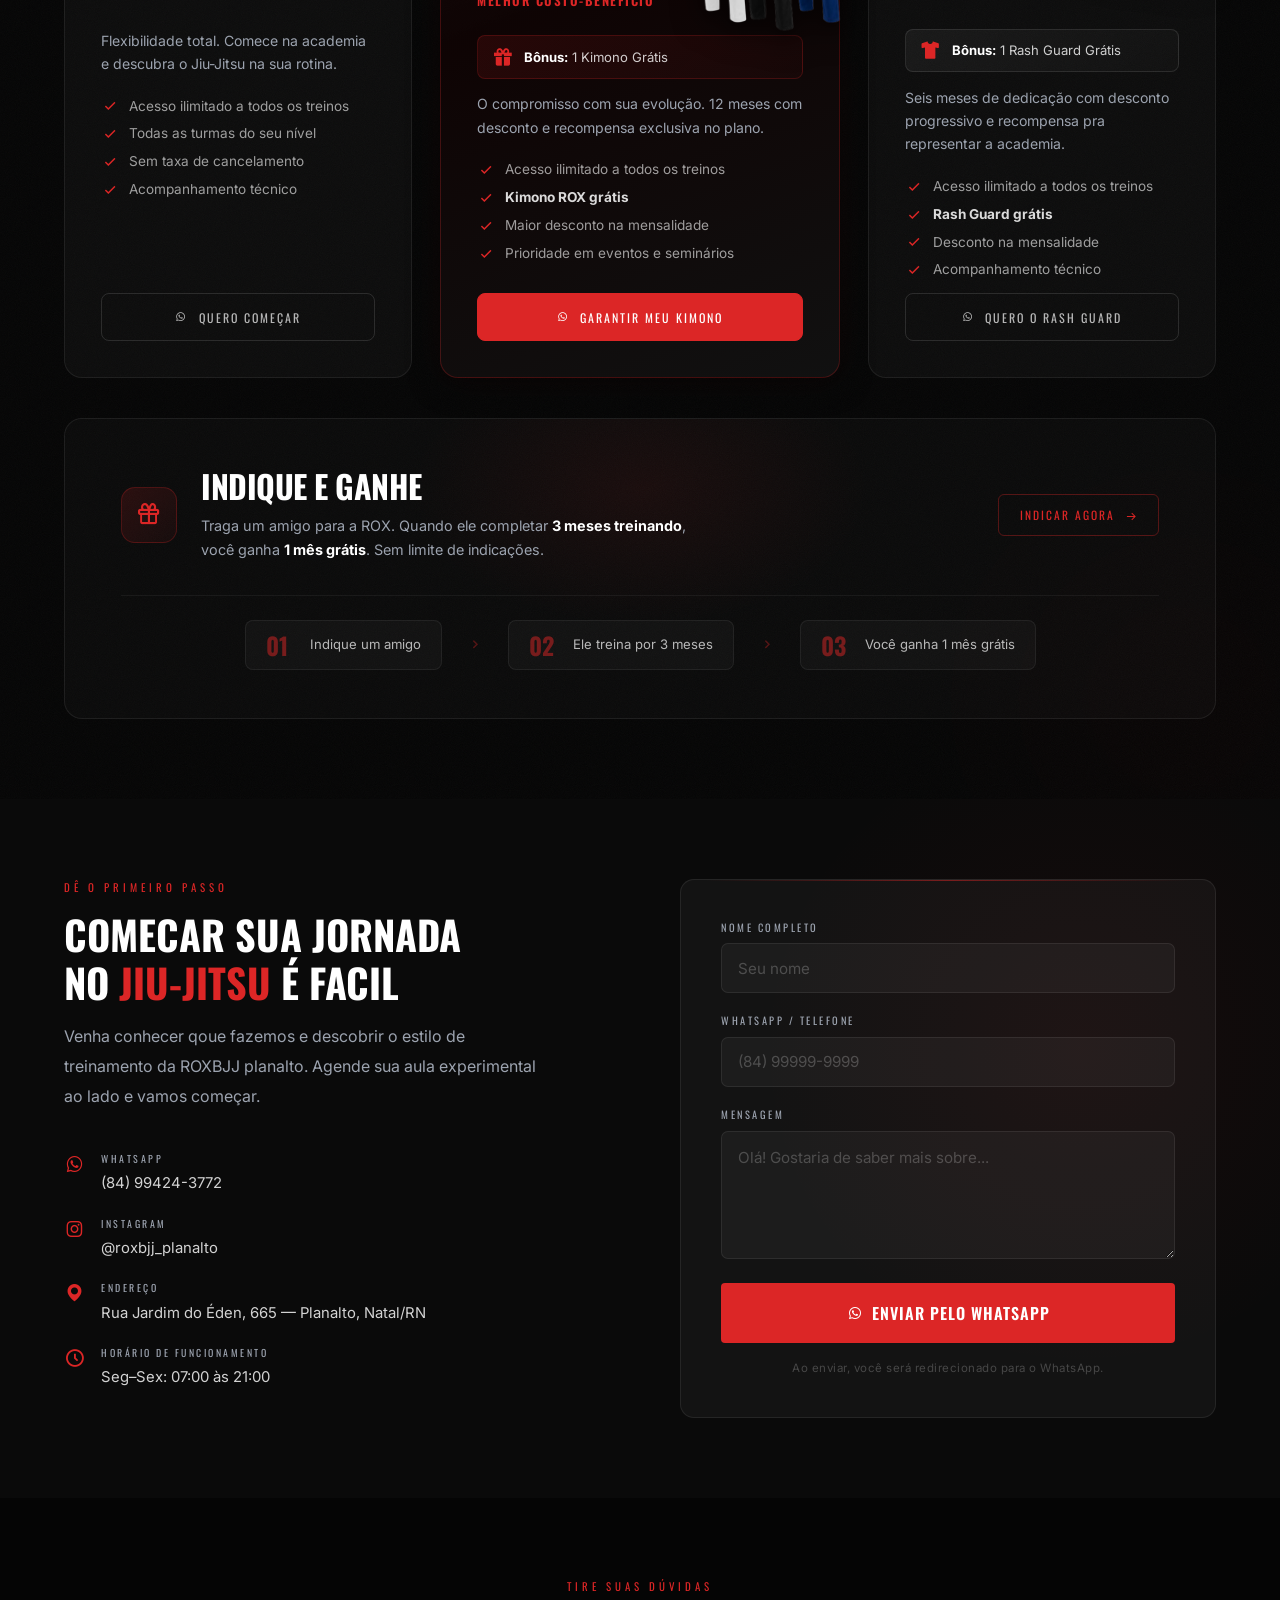
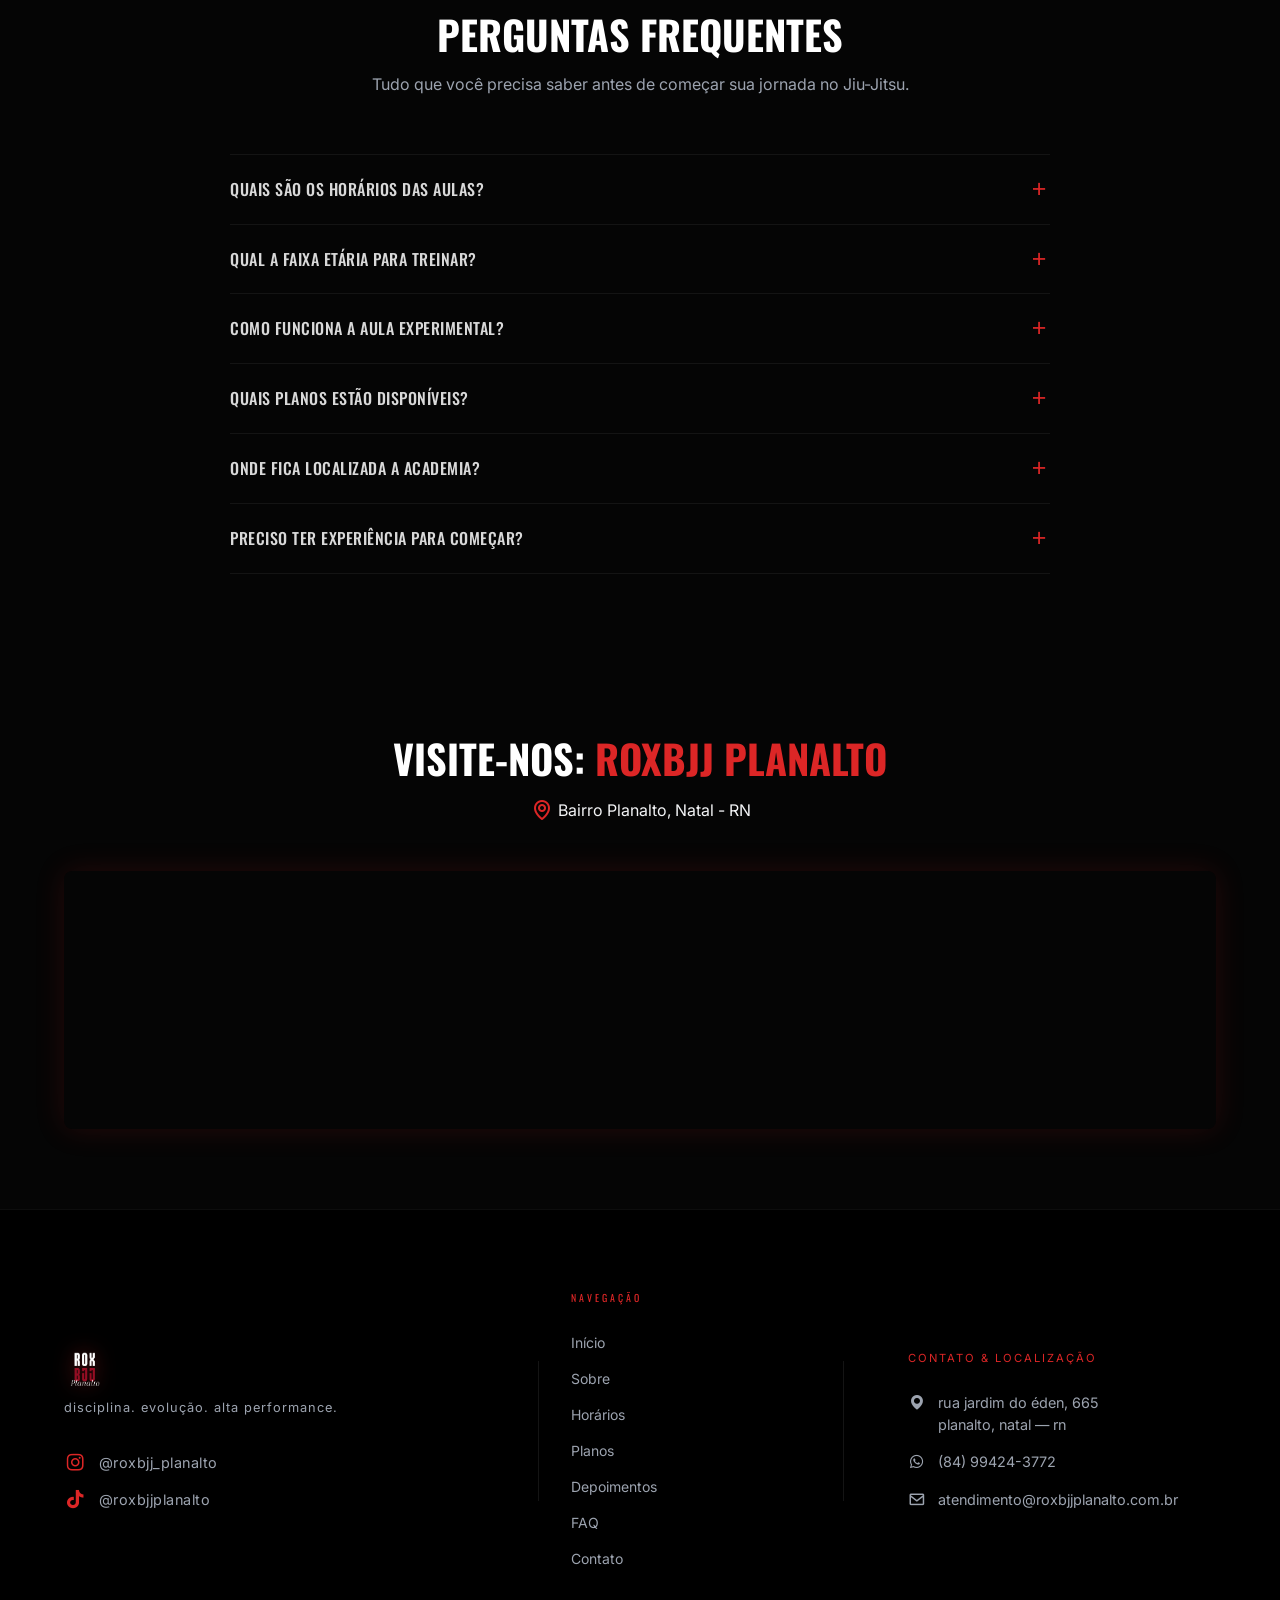
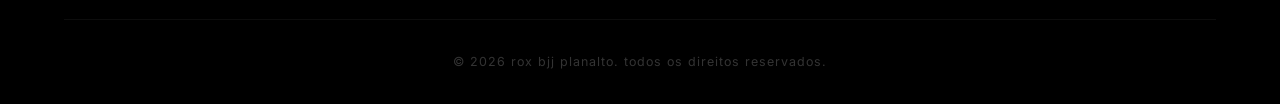
==== commit a156fa5b: "fix messages" ====
--- a/index.html
+++ b/index.html
@@ -8,114 +8,122 @@
       content="Roxx BJJ Planalto é uma academia de Jiu-Jitsu em Natal/RN com aulas para crianças, adultos e competidores. Agende sua aula experimental."
     />
     <meta name="theme-color" content="#090909" />
-    <meta name="author" content="github:Joaopaul0dev"/>
+    <meta name="author" content="github:Joaopaul0dev" />
     <meta name="robots" content="index,follow" />
-    <link rel="icon" href="/assets/images/logo/logo.jpg" type="image/jpeg">
+
     <title>ROXBJJ Planalto | Academia de Jiu-Jitsu em Natal/RN</title>
+    <link rel="icon" href="assets/images/logo/logo.jpg" type="image/jpeg" />
+    <link rel="canonical" href="https://joaopaul0dev.github.io/siteROX/" />
+    <link
+      rel="shortcut icon"
+      href="assets/images/logo/logo.jpg"
+      type="image/jpeg"
+    />
+    <link rel="apple-touch-icon" href="assets/images/logo/logo.jpg" />
+    <link rel="manifest" href="site.webmanifest" />
+
+    <!-- WEB fonts / Icons -->
+    <link
+      href="https://unpkg.com/boxicons@2.1.4/css/boxicons.min.css"
+      rel="stylesheet"
+    />
+    <link
+      href="https://fonts.googleapis.com/css2?family=Oswald:wght@500;700&family=Inter:wght@400;500;600&display=swap"
+      rel="stylesheet"
+    />
 
     <!-- PRECONNECT   -->
-    <link rel="manifest" href="site.webmanifest" />
     <link rel="preconnect" href="https://fonts.googleapis.com" />
     <link rel="preconnect" href="https://fonts.gstatic.com" crossorigin />
     <link rel="preconnect" href="https://unpkg.com" />
+    <link
+      rel="preload"
+      href="assets/images/HEROturmaBJJ.jpg"
+      as="image"
+      fetchpriority="high"
+    />
 
     <!-- SCHEMA.ORG -->
-
-    <script type="application/ld+json">
-        {
-          "@context": "https://schema.org",
-          "@type": "FAQPage",
-          "mainEntity": [
-            {
-              "@type": "Question",
-              "name": "Quais são os horários das aulas?",
-              "acceptedAnswer": {
-                "@type": "Answer",
-                "text": "Seg a Sex, 07:00–21:00, com turmas à tarde/noite."
-              }
-            },
-            {
-              "@type": "Question",
-              "name": "Como funciona a aula experimental?",
-              "acceptedAnswer": {
-                "@type": "Answer",
-                "text": "Gratuita e sem compromisso. Agende pelo WhatsApp."
-              }
-            }
-          ]
-        }
-    </script>
+    <!-- FAQPage -->
 
     <script type="application/ld+json">
       {
-          "@context": "https://schema.org",
-          "@type": "SportsActivityLocation",
-          "name": "ROX BJJ Planalto",
-          "description": "CT da ROXBJJ Planalto — ambiente amplo, tatame profissional, infraestrutura de ponta e clima totalmente familiar.",
-          "url": "https://joaopaul0dev.github.io/siteROX/",
-          "telephone": "+55-84-99424-3772",
-          "email": "atendimento@roxbjjplanalto.com.br",
-          "address": {
-            "@type": "PostalAddress",
-            "streetAddress": "Rua Jardim do Éden, 665",
-            "addressLocality": "Natal",
-            "addressRegion": "RN",
-            "postalCode": "59073-120",
-            "addressCountry": "BR"
+        "@context": "https://schema.org",
+        "@type": "FAQPage",
+        "mainEntity": [
+          {
+            "@type": "Question",
+            "name": "Quais são os horários das aulas?",
+            "acceptedAnswer": {
+              "@type": "Answer",
+              "text": "Seg a Sex, 07:00–21:00, com turmas à tarde/noite."
+            }
           },
-          "openingHoursSpecification": {
-            "@type": "OpeningHoursSpecification",
-            "dayOfWeek": [
-              "Monday",
-              "Tuesday",
-              "Wednesday",
-              "Thursday",
-              "Friday"
-            ],
-            "opens": "07:00",
-            "closes": "21:00"
-          },
-          "sameAs": [
-            "https://instagram.com/roxbjj_planalto/",
-            "https://www.tiktok.com/@roxbjjplanalto/",
-            "https://wa.me/5584994243772"
-          ],
-          "aggregateRating": {
-            "@type": "AggregateRating",
-            "ratingValue": "5",
-            "reviewCount": "76"
-          },
-          "geo":{
-            "@type":"GeoCoordinates",
-            "latitude": -5.845,
-            "longitude": -35.263
+          {
+            "@type": "Question",
+            "name": "Como funciona a aula experimental?",
+            "acceptedAnswer": {
+              "@type": "Answer",
+              "text": "Gratuita e sem compromisso. Agende pelo WhatsApp."
+            }
           }
+        ]
+      }
+    </script>
+
+    <!-- SportsActivityLocation -->
+
+    <script type="application/ld+json">
+      {
+        "@context": "https://schema.org",
+        "@type": "SportsActivityLocation",
+        "name": "ROX BJJ Planalto",
+        "description": "CT da ROXBJJ Planalto — ambiente amplo, tatame profissional, infraestrutura de ponta e clima totalmente familiar.",
+        "url": "https://joaopaul0dev.github.io/siteROX/",
+        "telephone": "+55-84-99424-3772",
+        "email": "atendimento@roxbjjplanalto.com.br",
+        "address": {
+          "@type": "PostalAddress",
+          "streetAddress": "Rua Jardim do Éden, 665",
+          "addressLocality": "Natal",
+          "addressRegion": "RN",
+          "postalCode": "59073-120",
+          "addressCountry": "BR"
+        },
+        "openingHoursSpecification": {
+          "@type": "OpeningHoursSpecification",
+          "dayOfWeek": ["Monday", "Tuesday", "Wednesday", "Thursday", "Friday"],
+          "opens": "07:00",
+          "closes": "21:00"
+        },
+        "sameAs": [
+          "https://instagram.com/roxbjj_planalto/",
+          "https://www.tiktok.com/@roxbjjplanalto/",
+          "https://wa.me/5584994243772"
+        ],
+        "aggregateRating": {
+          "@type": "AggregateRating",
+          "ratingValue": "5",
+          "reviewCount": "76"
+        },
+        "geo": {
+          "@type": "GeoCoordinates",
+          "latitude": -5.845,
+          "longitude": -35.263
         }
+      }
     </script>
 
     <!-- OPEN GRAPH -->
     <meta property="og:site_name" content="Rox BJJ Planalto" />
     <meta property="og:locale" content="pt_BR" />
-    <meta property="og:site_name" content="ROXBJJ Planalto">
-    <!-- 1. ÍCONE DA ABA DO NAVEGADOR (FAVICON) -->
-    <link
-      rel="shortcut icon"
-      href="https://joaopaul0dev.github.io/siteROX/assets/images/logo/logo.jpg"
-      type="image/jpeg"
-    />
-
-    <link rel="apple-touch-icon" href="assets/images/logo/logo.jpg" />
-
-    <!-- 2. META TAGS DE COMPARTILHAMENTO (OPEN GRAPH) -->
     <meta property="og:type" content="website" />
-    <meta property="og:title" content="Roxx BJJ Planalto" />
+    <meta property="og:title" content="ROX BJJ Planalto" />
     <meta
       property="og:description"
       content="Academia de Jiu-Jitsu em Natal/RN. Agende sua aula experimental."
     />
     <meta property="og:url" content="https://joaopaul0dev.github.io/siteROX/" />
-
-    <!-- Link da imagem em PNG -->
     <meta
       property="og:image"
       content="https://joaopaul0dev.github.io/siteROX/assets/images/og-image.png"
@@ -126,16 +134,13 @@
     />
     <meta
       property="og:image:alt"
-      content="Roxx BJJ Planalto - Academia de Jiu-Jitsu no Planalto"
+      content="ROX BJJ Planalto - Academia de Jiu-Jitsu no Planalto"
     />
     <meta property="og:image:width" content="1200" />
     <meta property="og:image:height" content="630" />
-    <!-- CORREÇÃO AQUI: Alterado para image/png -->
     <meta property="og:image:type" content="image/png" />
-
-    <!-- 3. METADADOS PARA O X (TWITTER) -->
     <meta name="twitter:card" content="summary_large_image" />
-    <meta name="twitter:title" content="Roxx BJJ Planalto" />
+    <meta name="twitter:title" content="ROX BJJ Planalto" />
     <meta
       name="twitter:description"
       content="Academia de Jiu-Jitsu em Natal/RN. Agende sua aula experimental."
@@ -146,17 +151,7 @@
       content="https://joaopaul0dev.github.io/siteROX/assets/images/og-image.png"
     />
 
-    <link rel="canonical" href="https://joaopaul0dev.github.io/siteROX/" />
-
-    <link
-      href="https://fonts.googleapis.com/css2?family=Oswald:wght@500;700&family=Inter:wght@400;500;600&display=swap"
-      rel="stylesheet"
-    />
-    <link
-      href="https://unpkg.com/boxicons@2.1.4/css/boxicons.min.css"
-      rel="stylesheet"
-    />
-
+    <!-- CSS -->
     <link rel="stylesheet" href="assets/style/style.css" />
     <link rel="stylesheet" href="assets/style/premium.css" />
     <link rel="stylesheet" href="assets/style/cinematic.css" />
@@ -169,7 +164,7 @@
       <div class="container nav-content">
         <div class="logo">
           <img
-            src="assets/images/logo/logoSemFundo.png"
+            src="assets/images/logo/logoBranco.png"
             alt="ROX BJJ Planalto"
             class="nav-logo-img"
           />
@@ -776,7 +771,7 @@
         <div class="plans-header reveal-blur">
           <span class="section-eyebrow">Compromisso com sua Evolução</span>
           <h2 class="plans-headline">
-            opções de<span class="text-red"> planos</span><br/>
+            opções de<span class="text-red"> planos</span><br />
           </h2>
           <p class="plans-sub">
             Invista na sua transformação. Cada plano foi desenhado para acelerar
@@ -801,8 +796,8 @@
                 <span class="plan-card__price-label">Consulte valores</span>
               </div>
               <p class="plan-card__desc">
-                Flexibilidade total. Comece na academia e descubra o 
-                Jiu-Jitsu na sua rotina.
+                Flexibilidade total. Comece na academia e descubra o Jiu-Jitsu
+                na sua rotina.
               </p>
               <ul class="plan-card__features">
                 <li>
@@ -848,8 +843,8 @@
                 <span><strong>Bônus:</strong> 1 Kimono Grátis</span>
               </div>
               <p class="plan-card__desc">
-                O compromisso com sua evolução. 12 meses com
-                 desconto e recompensa exclusiva no plano.
+                O compromisso com sua evolução. 12 meses com desconto e
+                recompensa exclusiva no plano.
               </p>
               <ul class="plan-card__features">
                 <li>
@@ -866,7 +861,6 @@
                 <li>
                   <i class="bx bx-check"></i> Prioridade em eventos e seminários
                 </li>
-                
               </ul>
               <a
                 href="https://wa.me/5584994243772?text=Olá!%20Gostaria%20de%20saber%20os%20valores%20do%20plano%20anual%20com%20kimono."
@@ -879,7 +873,7 @@
             </div>
             <img
               src="assets/images/plans/kimono.png"
-              alt="Kimono Roxx BJJ"
+              alt="Kimono ROX BJJ"
               class="plan-card__image plan-card__image--kimono"
               loading="lazy"
             />
@@ -904,7 +898,7 @@
                 <span><strong>Bônus:</strong> 1 Rash Guard Grátis</span>
               </div>
               <p class="plan-card__desc">
-                Seis meses de dedicação com desconto progressivo e recompensa 
+                Seis meses de dedicação com desconto progressivo e recompensa
                 pra representar a academia.
               </p>
               <ul class="plan-card__features">
@@ -930,7 +924,7 @@
             </div>
             <img
               src="assets/images/plans/rash.png"
-              alt="Rash Guard Roxx BJJ"
+              alt="Rash Guard ROX BJJ"
               class="plan-card__image plan-card__image--rash"
               loading="lazy"
             />
@@ -998,11 +992,13 @@
           <div class="contact-info reveal">
             <span class="section-eyebrow">Dê o Primeiro Passo</span>
             <h2>
-              Comecar sua Jornada<br />no <span class="text-red">jiu-jitsu</span> é facil
+              Comecar sua Jornada<br />no
+              <span class="text-red">jiu-jitsu</span> é facil
             </h2>
             <p class="contact-desc">
-              Venha conhecer qoue fazemos e descobrir o estilo de treinamento da ROXBJJ planalto. 
-              Agende sua aula experimental ao lado e vamos começar.
+              Venha conhecer qoue fazemos e descobrir o estilo de treinamento da
+              ROXBJJ planalto. Agende sua aula experimental ao lado e vamos
+              começar.
             </p>
 
             <div class="contact-details">
@@ -1272,7 +1268,7 @@
           <div class="footer-left">
             <div class="footer-brand">
               <img
-                src="assets/images/logo/logo.jpg"
+                src="assets/images/logo/logoBranco.png"
                 alt="ROX BJJ Planalto"
                 class="footer-logo-img"
               />
@@ -1361,6 +1357,6 @@
     </a>
 
     <!-- Scripts -->
-    <script src="assets/script/script.js"></script>
+    <script src="assets/style/script/script.js"></script>
   </body>
 </html>
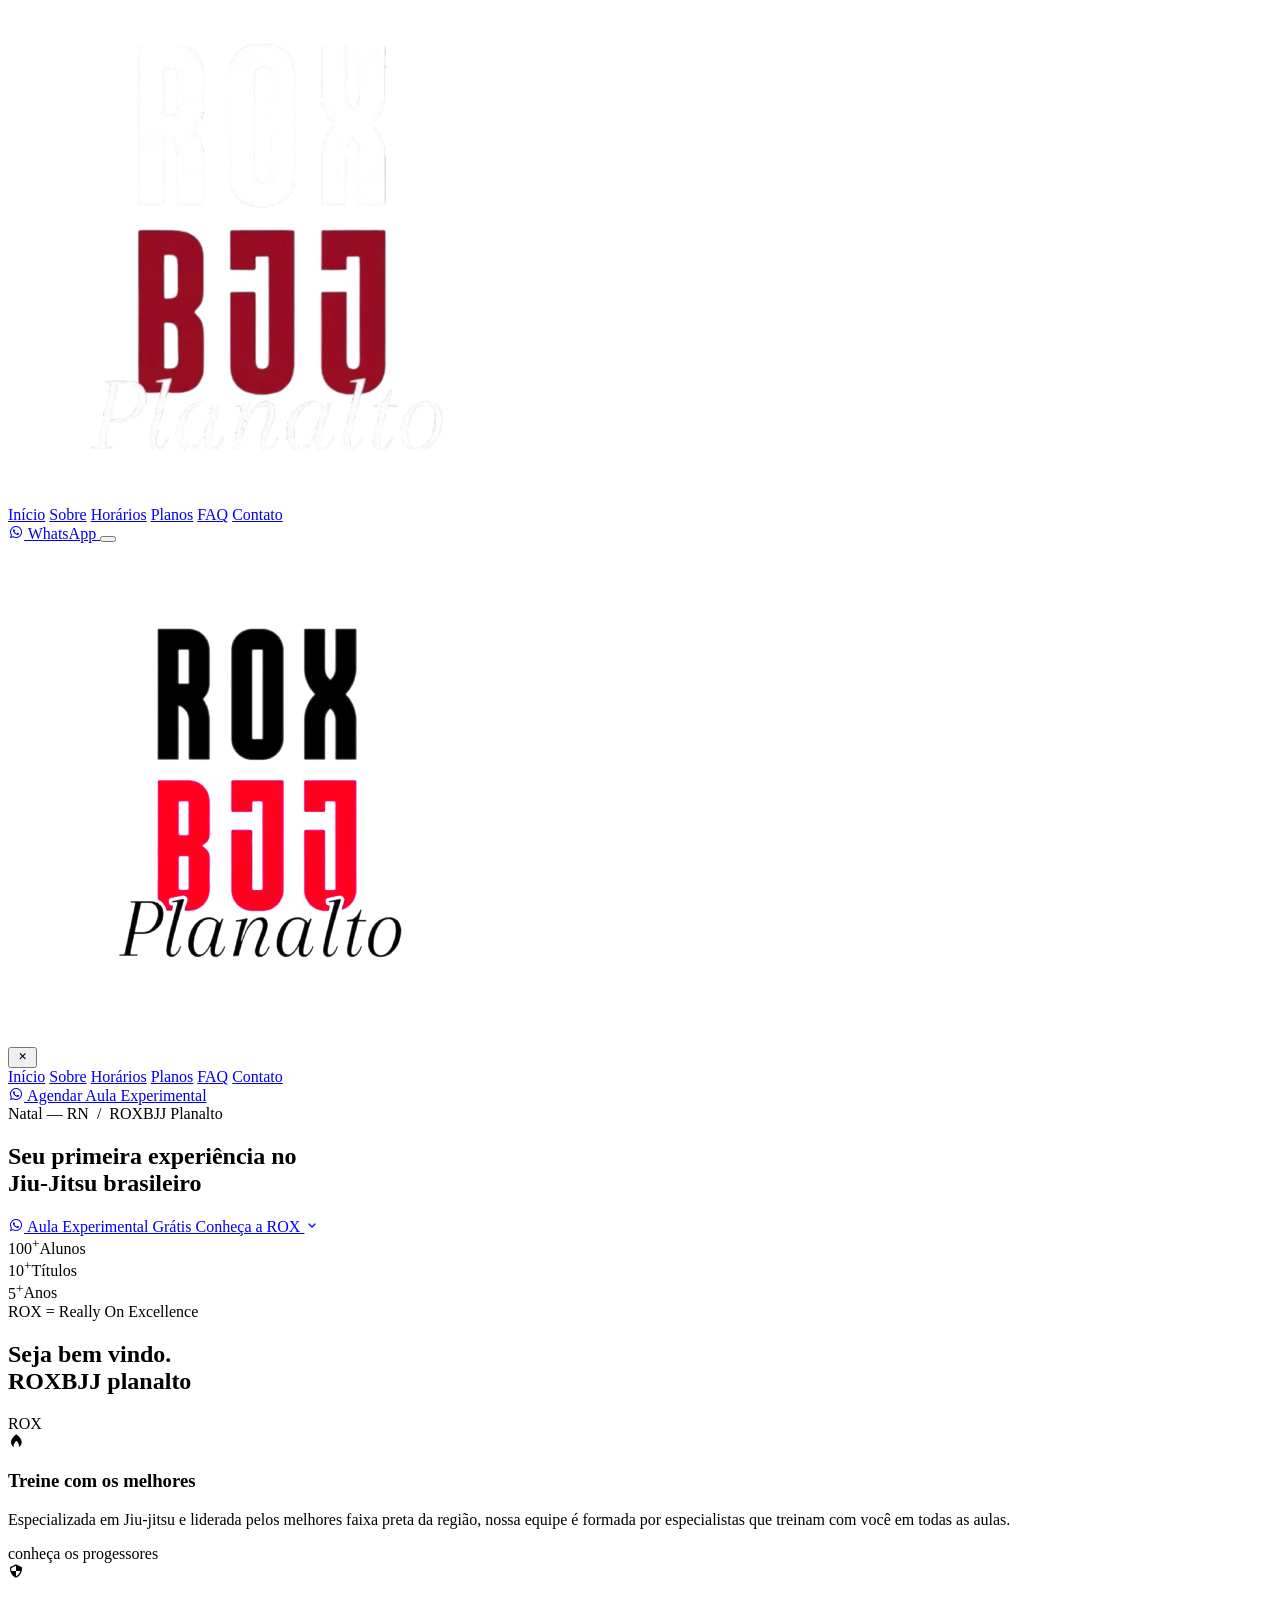
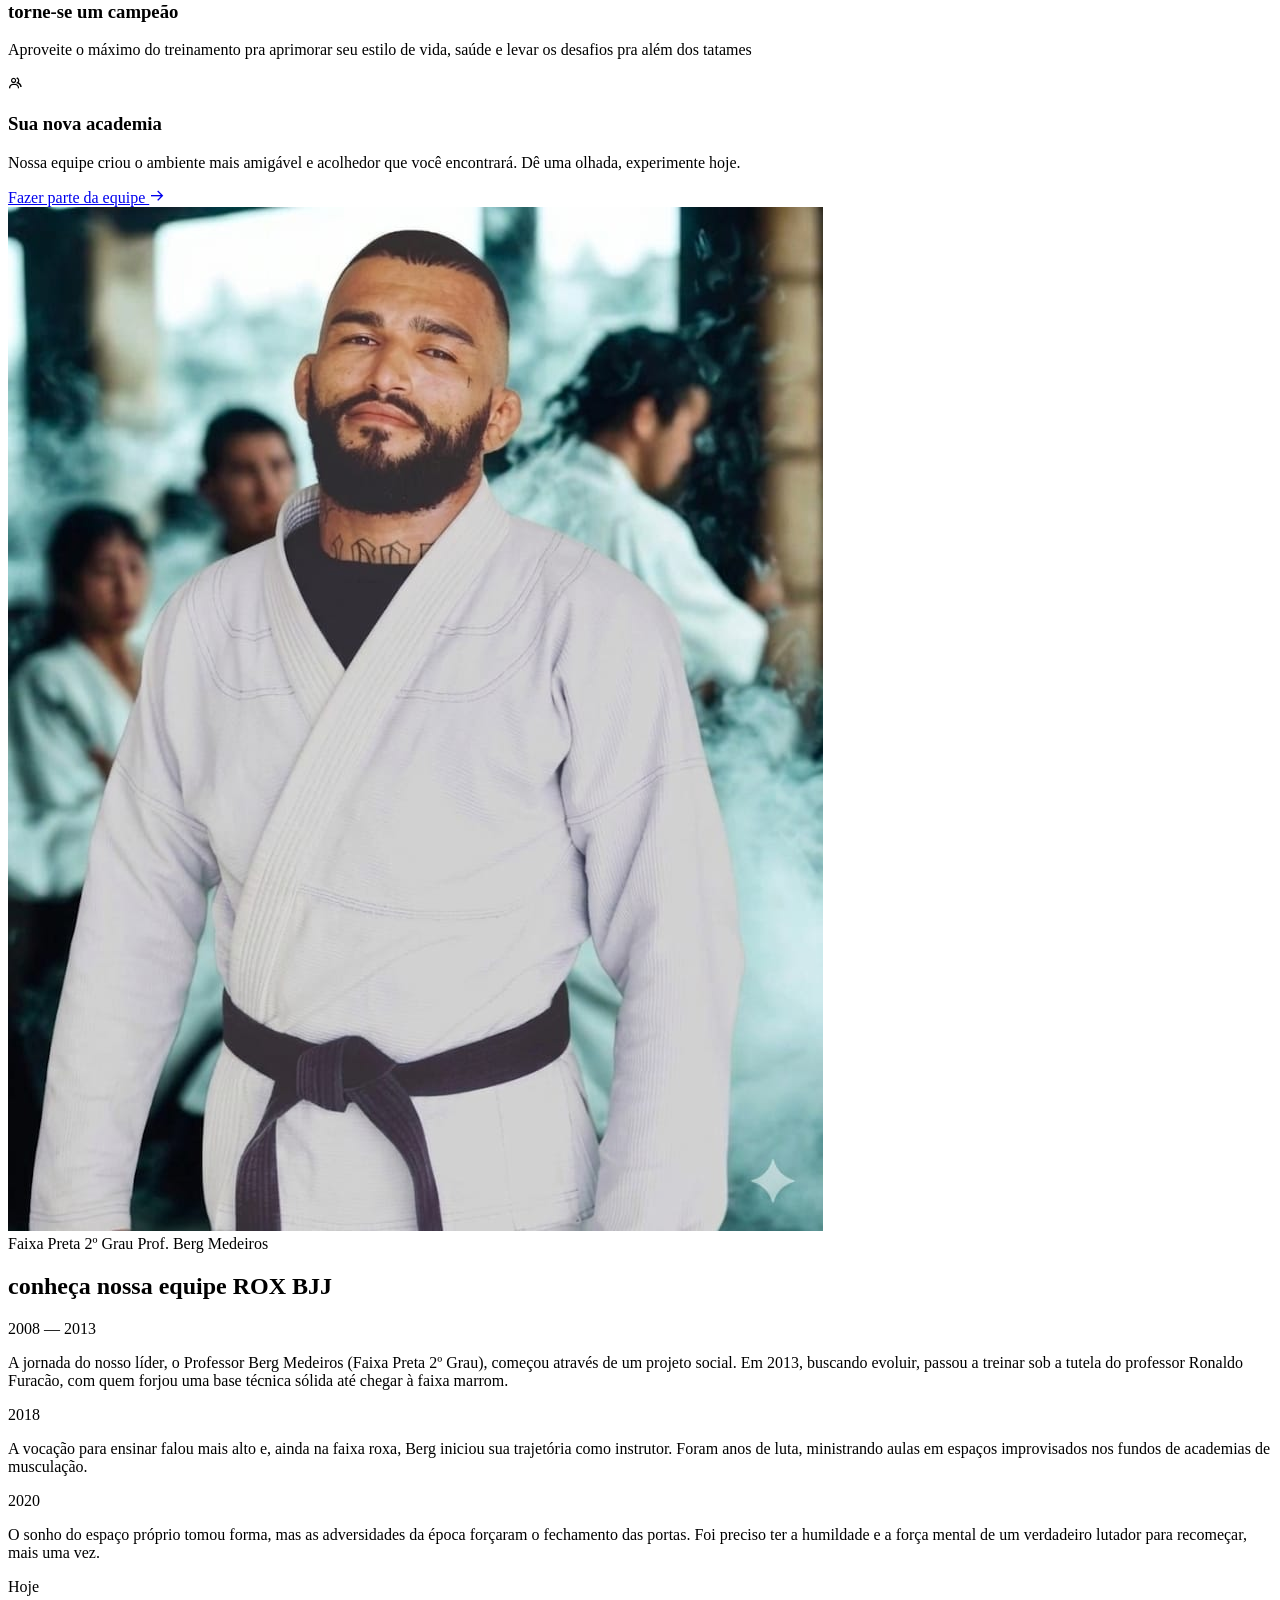
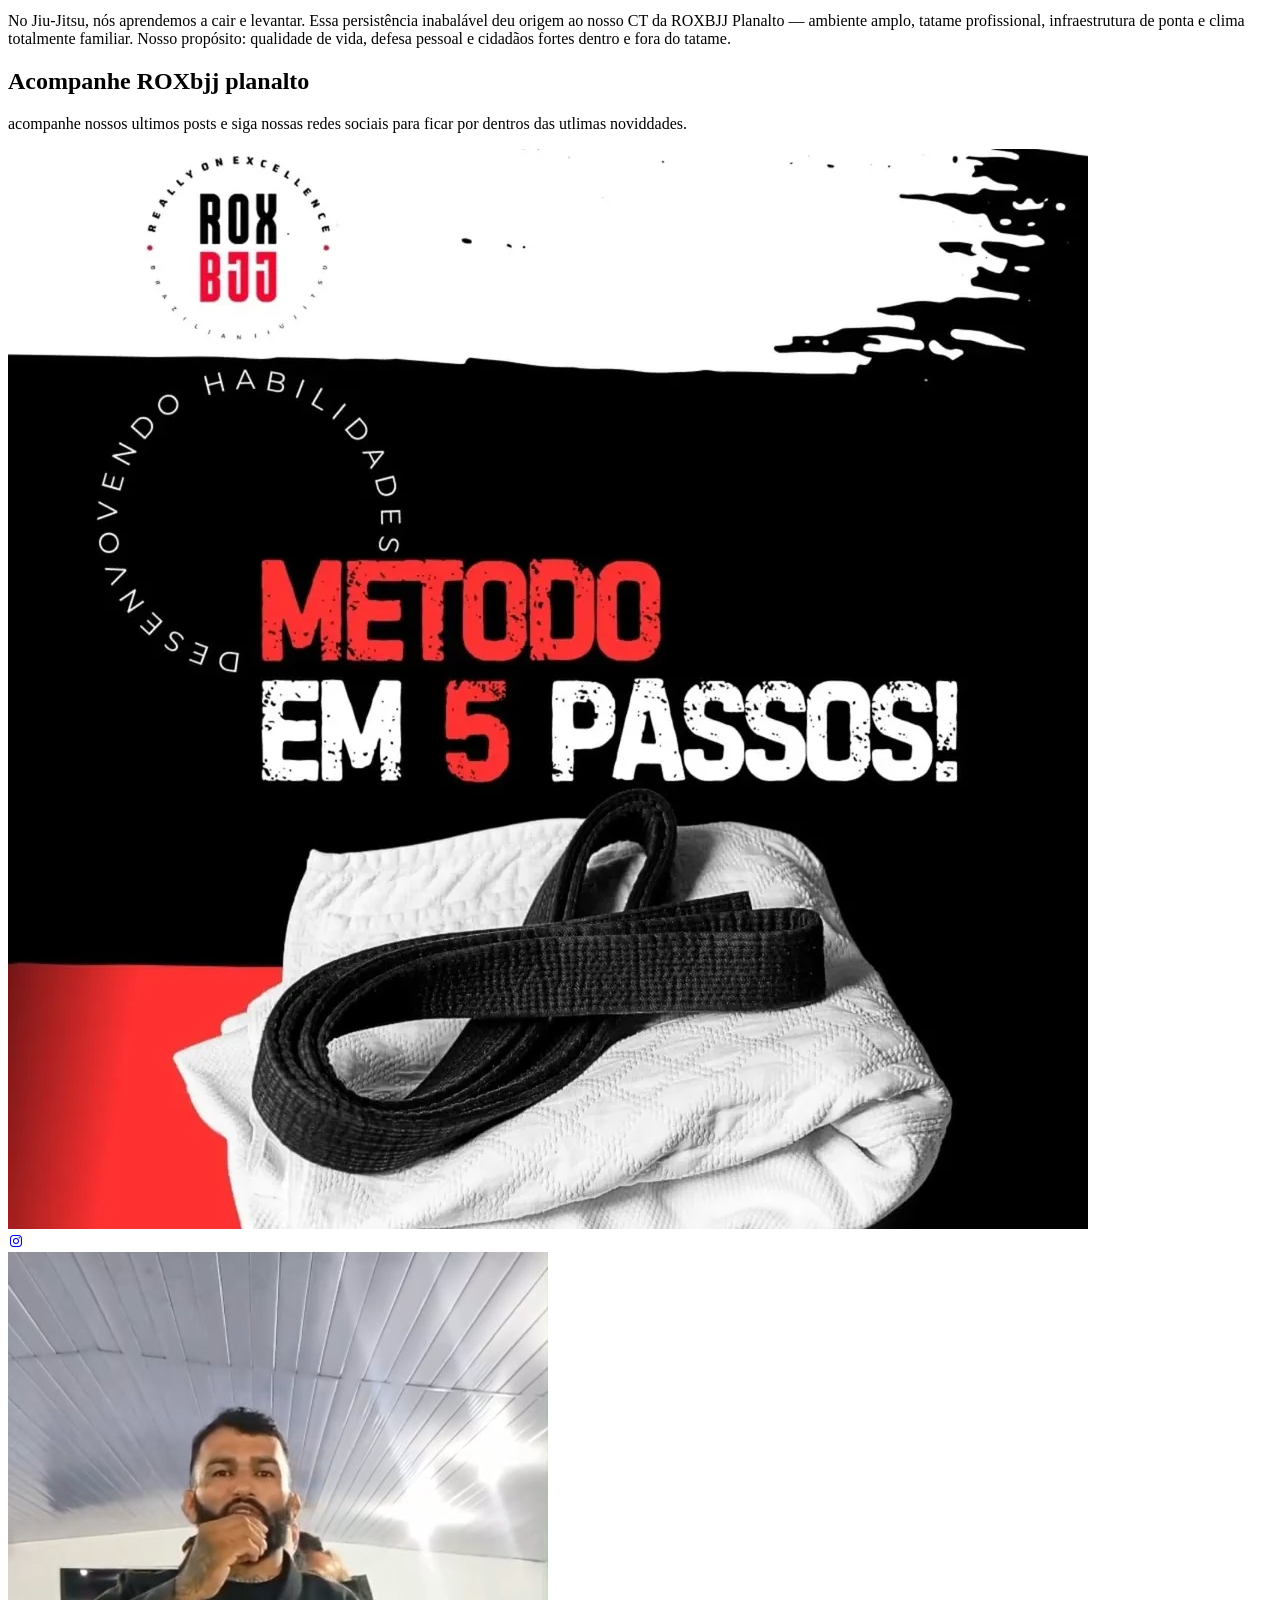
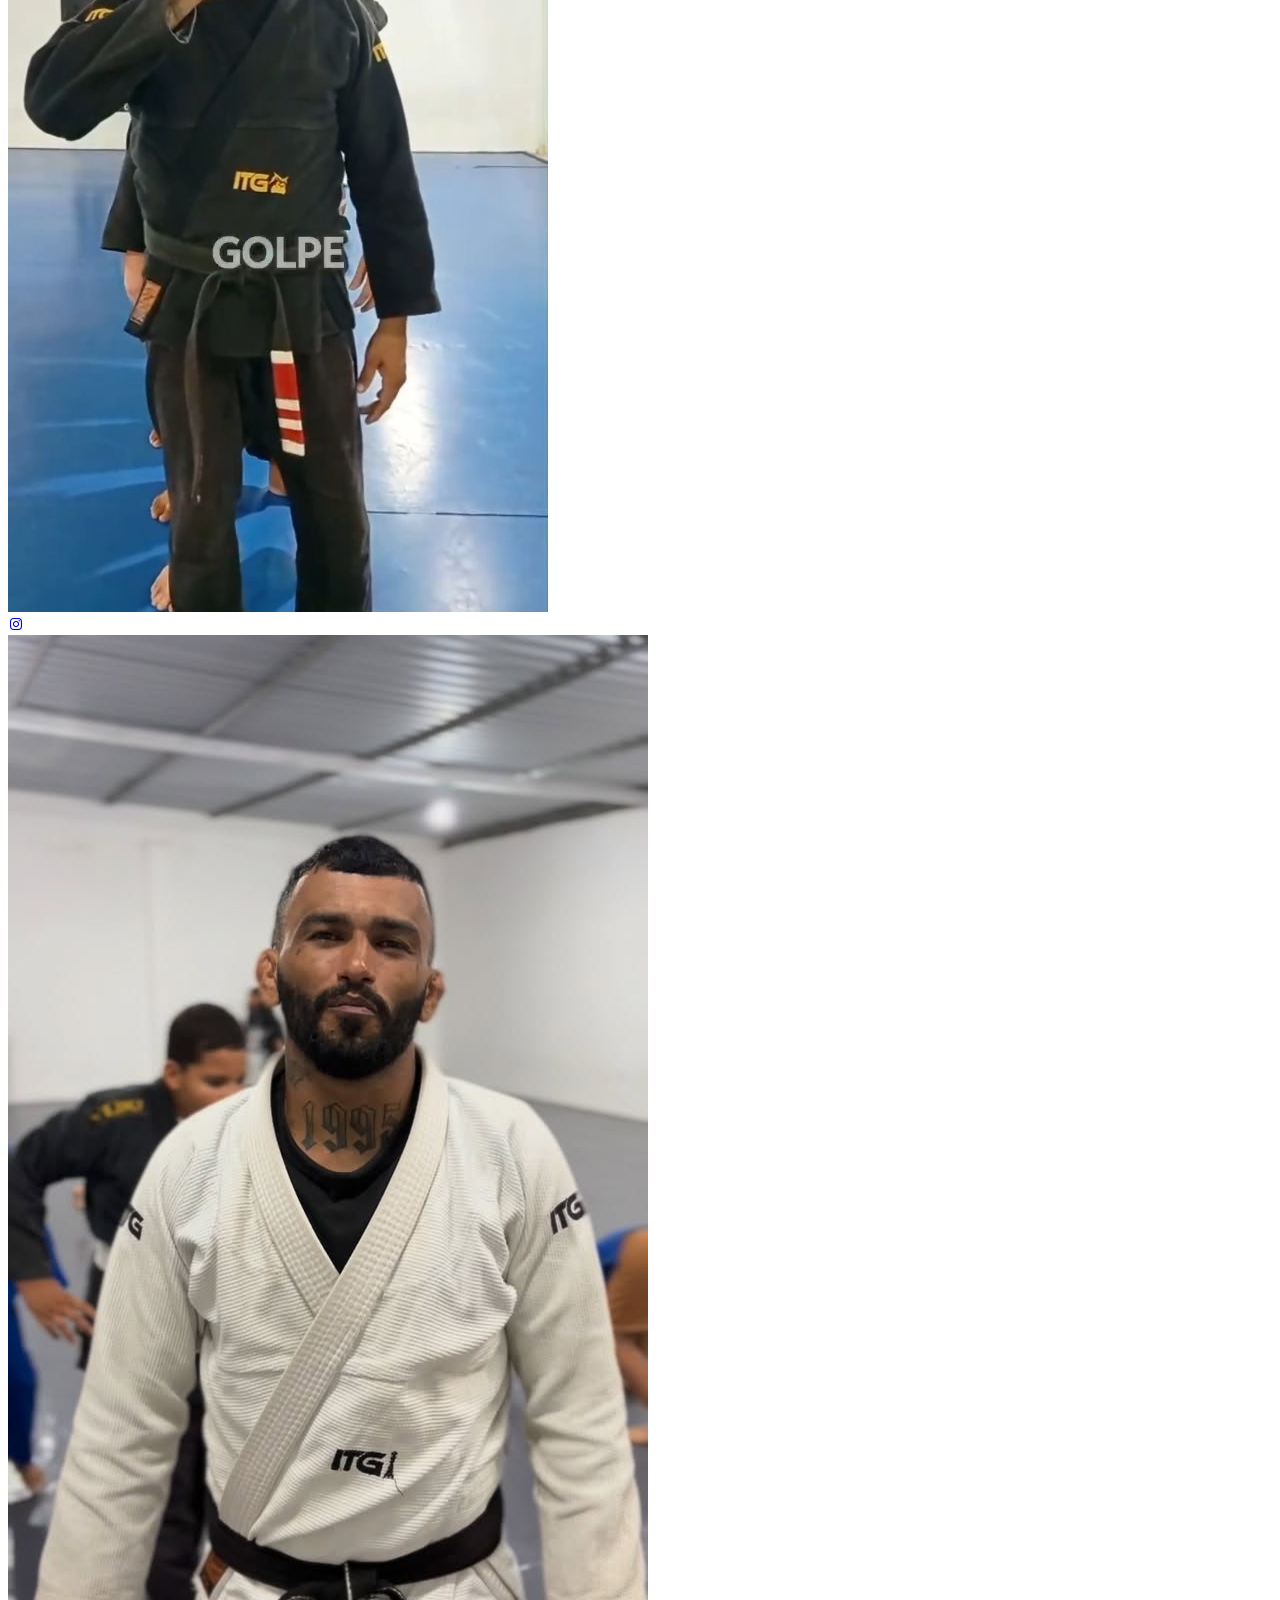
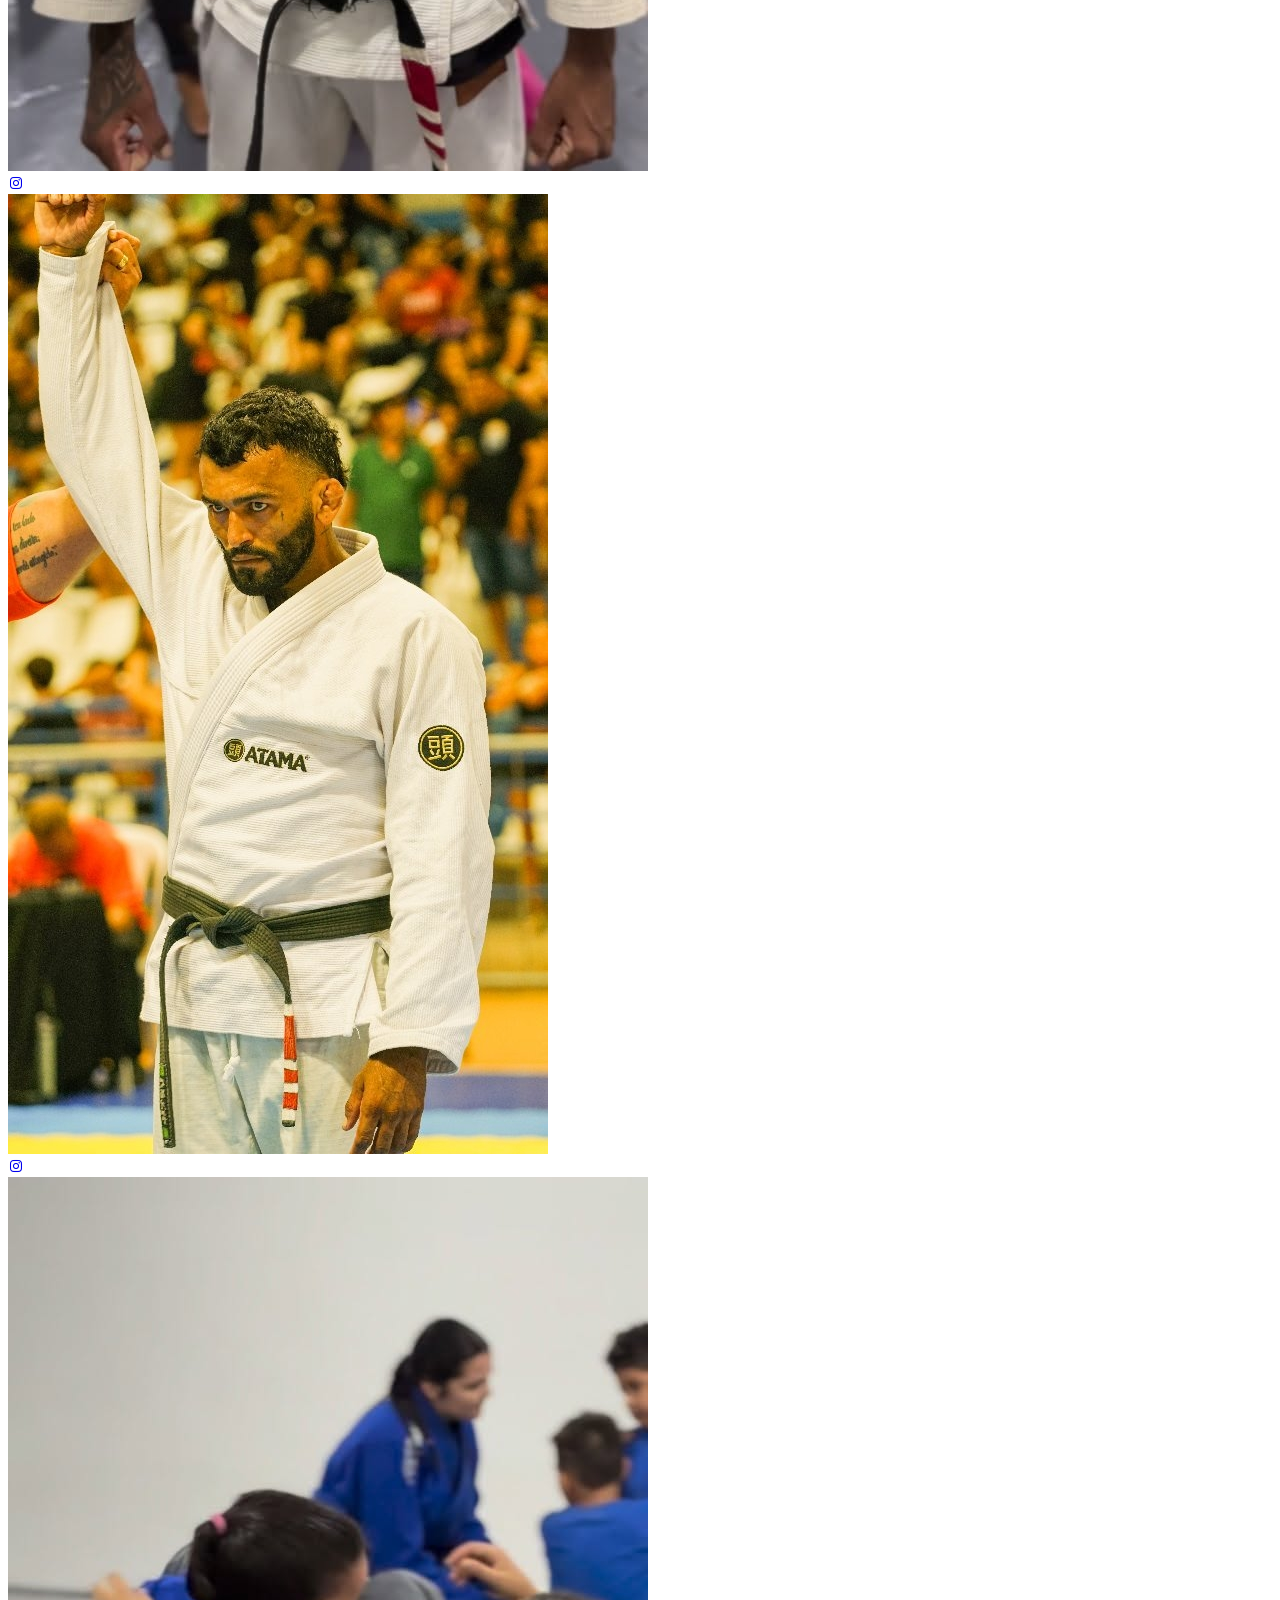
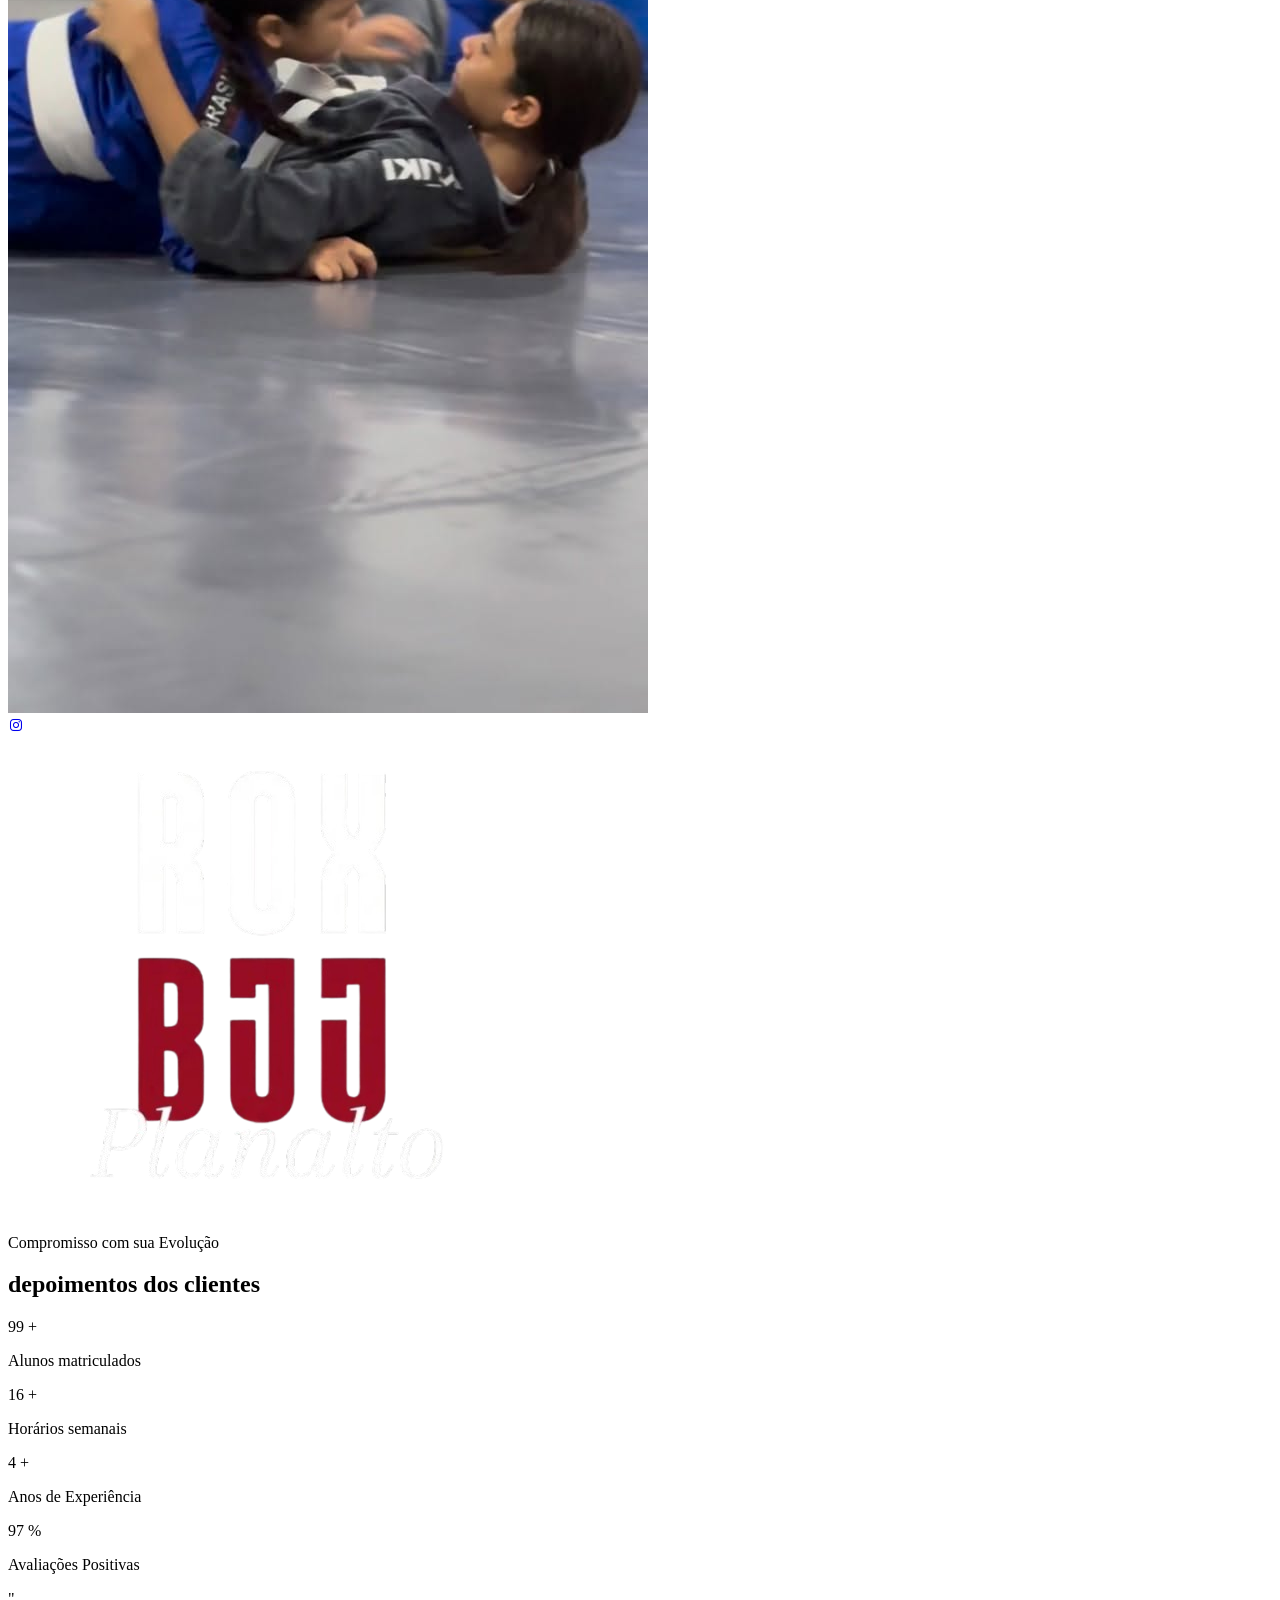
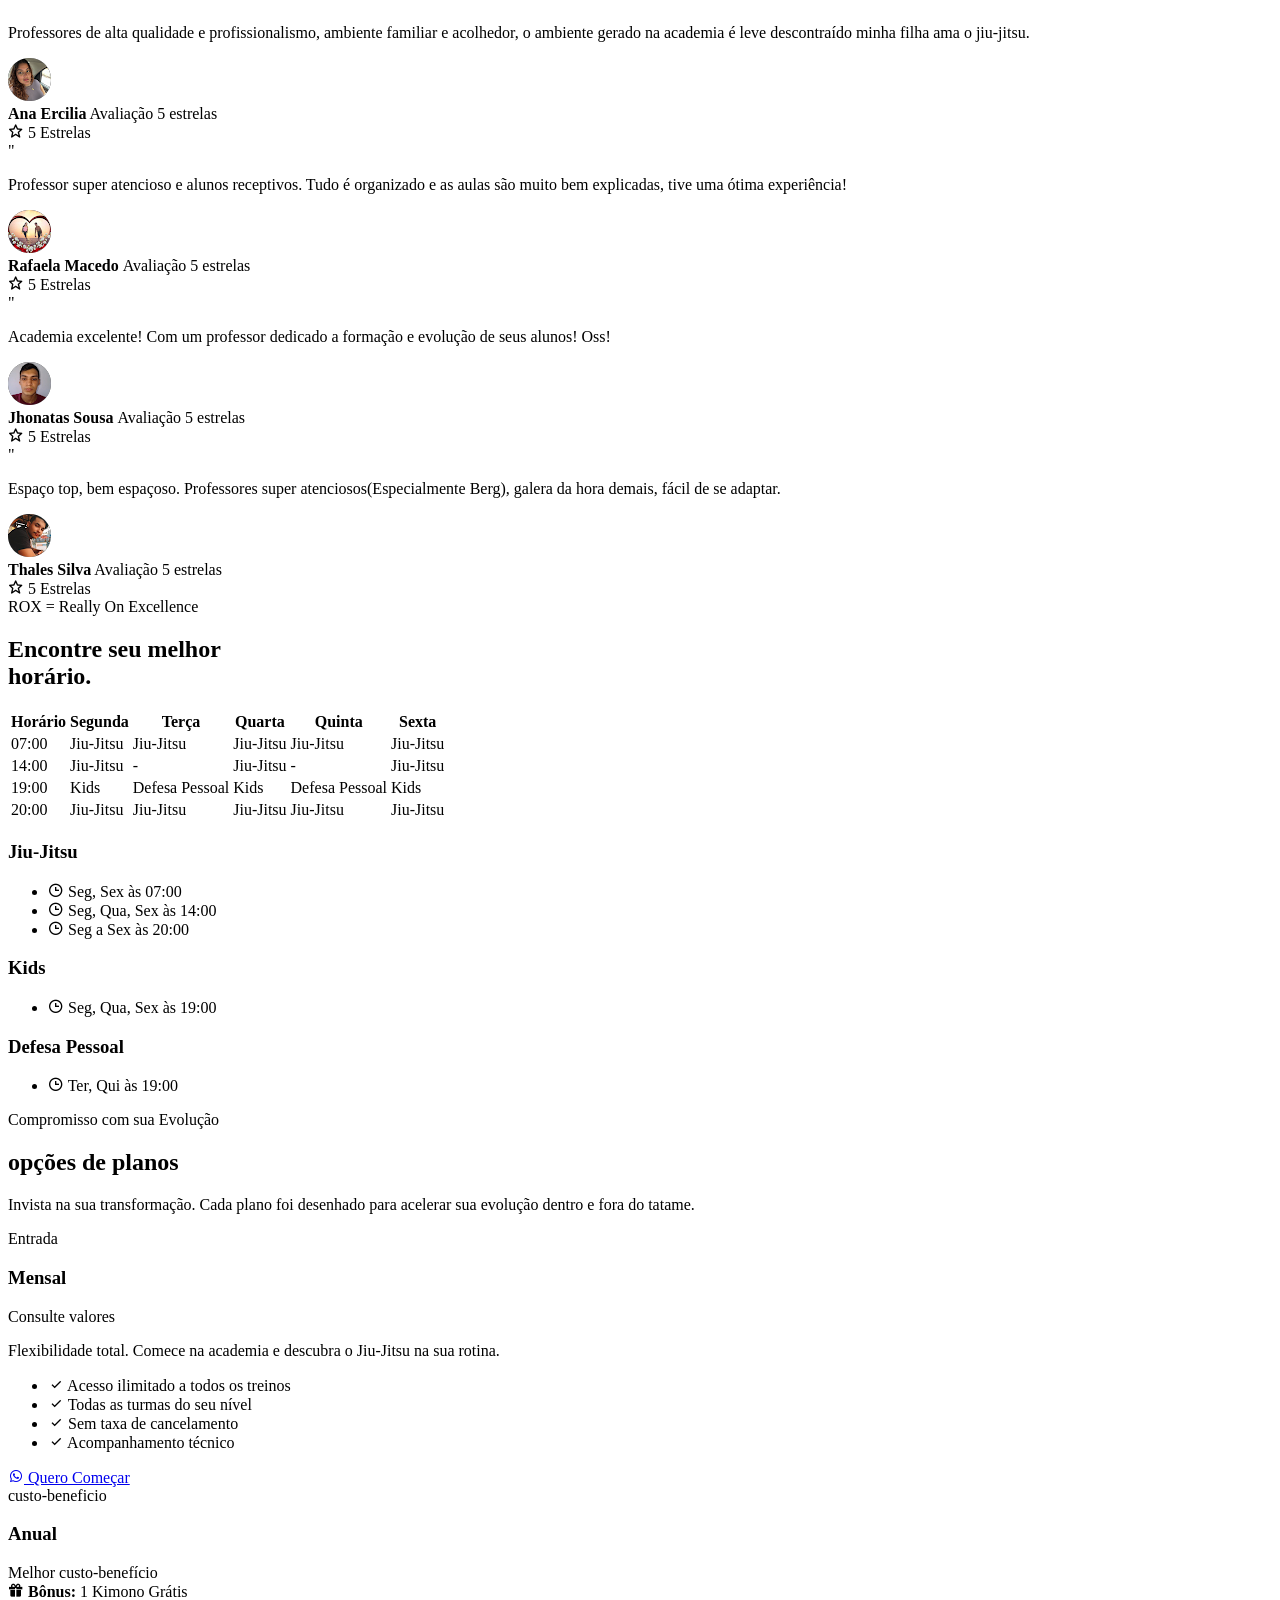
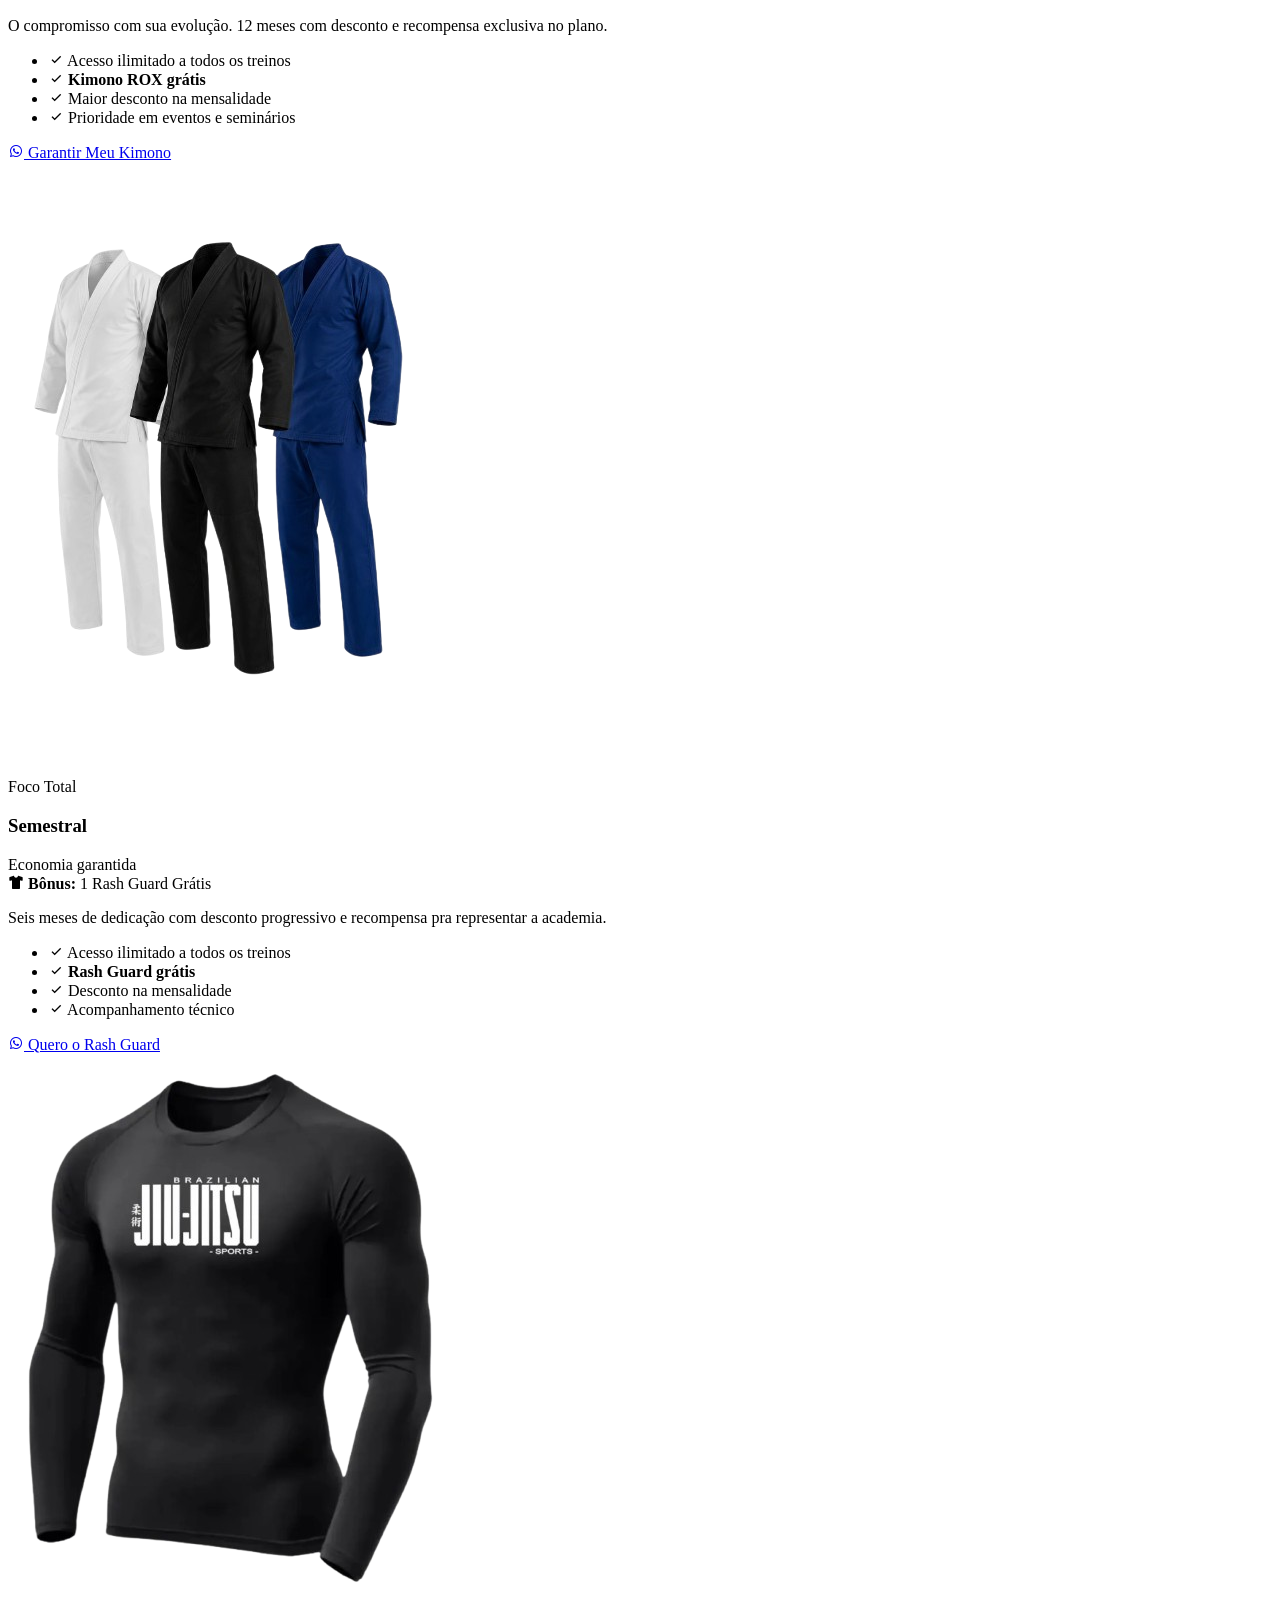
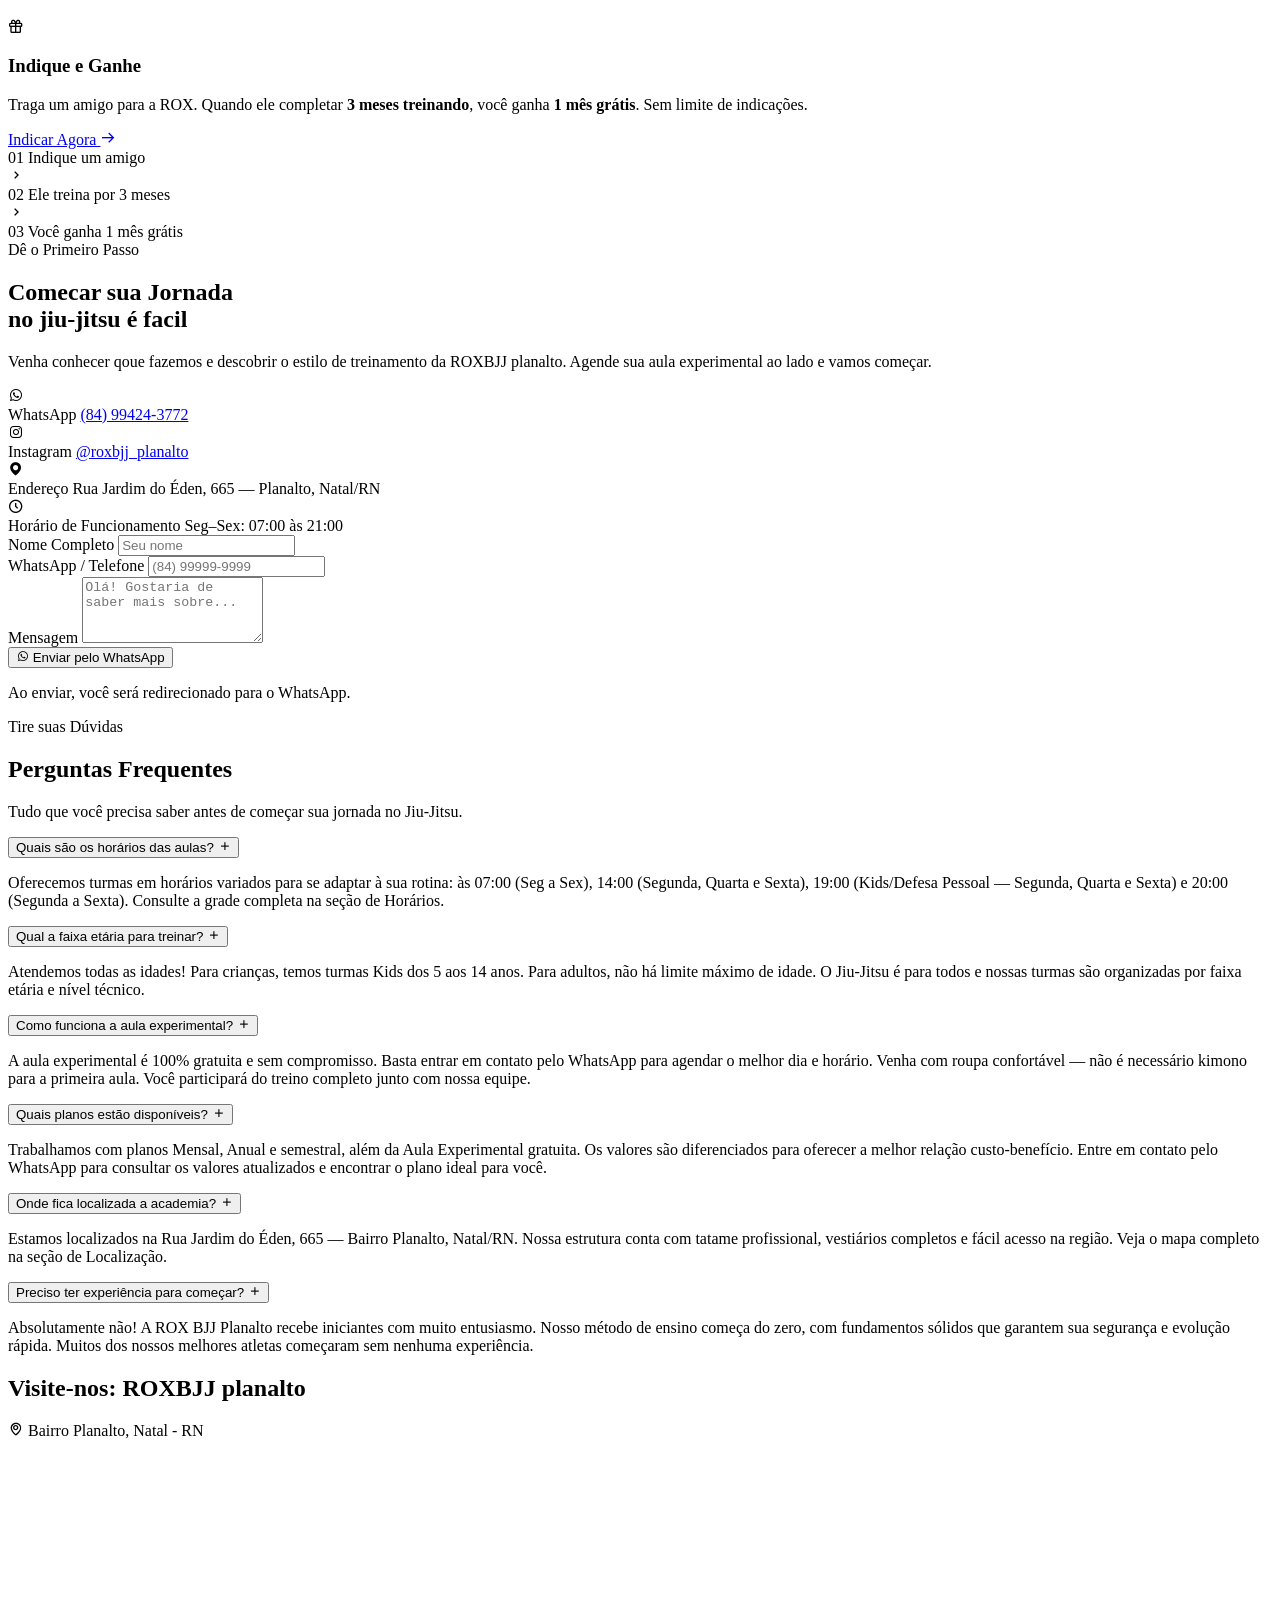
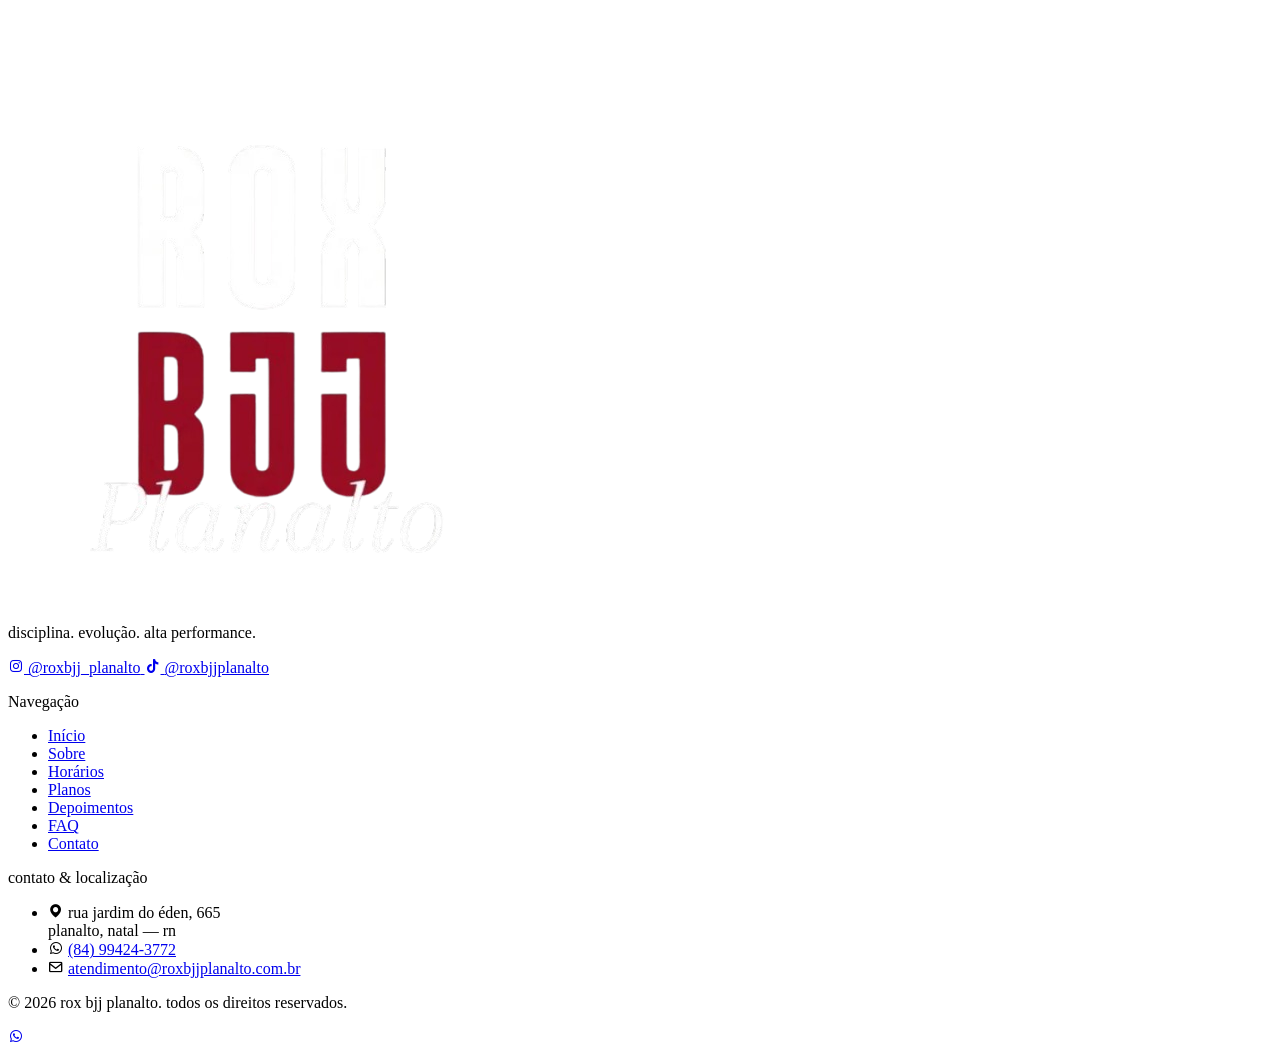
==== commit e617a38b: "hidden styles" ====
--- a/index.html
+++ b/index.html
@@ -27,10 +27,10 @@
       href="https://unpkg.com/boxicons@2.1.4/css/boxicons.min.css"
       rel="stylesheet"
     />
-    <link
+    <!-- <link
       href="https://fonts.googleapis.com/css2?family=Oswald:wght@500;700&family=Inter:wght@400;500;600&display=swap"
       rel="stylesheet"
-    />
+    /> -->
 
     <!-- PRECONNECT   -->
     <link rel="preconnect" href="https://fonts.googleapis.com" />
@@ -152,10 +152,10 @@
     />
 
     <!-- CSS -->
-    <link rel="stylesheet" href="assets/style/style.css" />
+    <!-- <link rel="stylesheet" href="assets/style/style.css" />
     <link rel="stylesheet" href="assets/style/premium.css" />
     <link rel="stylesheet" href="assets/style/cinematic.css" />
-    <link rel="stylesheet" href="assets/style/plans-arena.css" />
+    <link rel="stylesheet" href="assets/style/plans-arena.css" /> -->
   </head>
 
   <body>
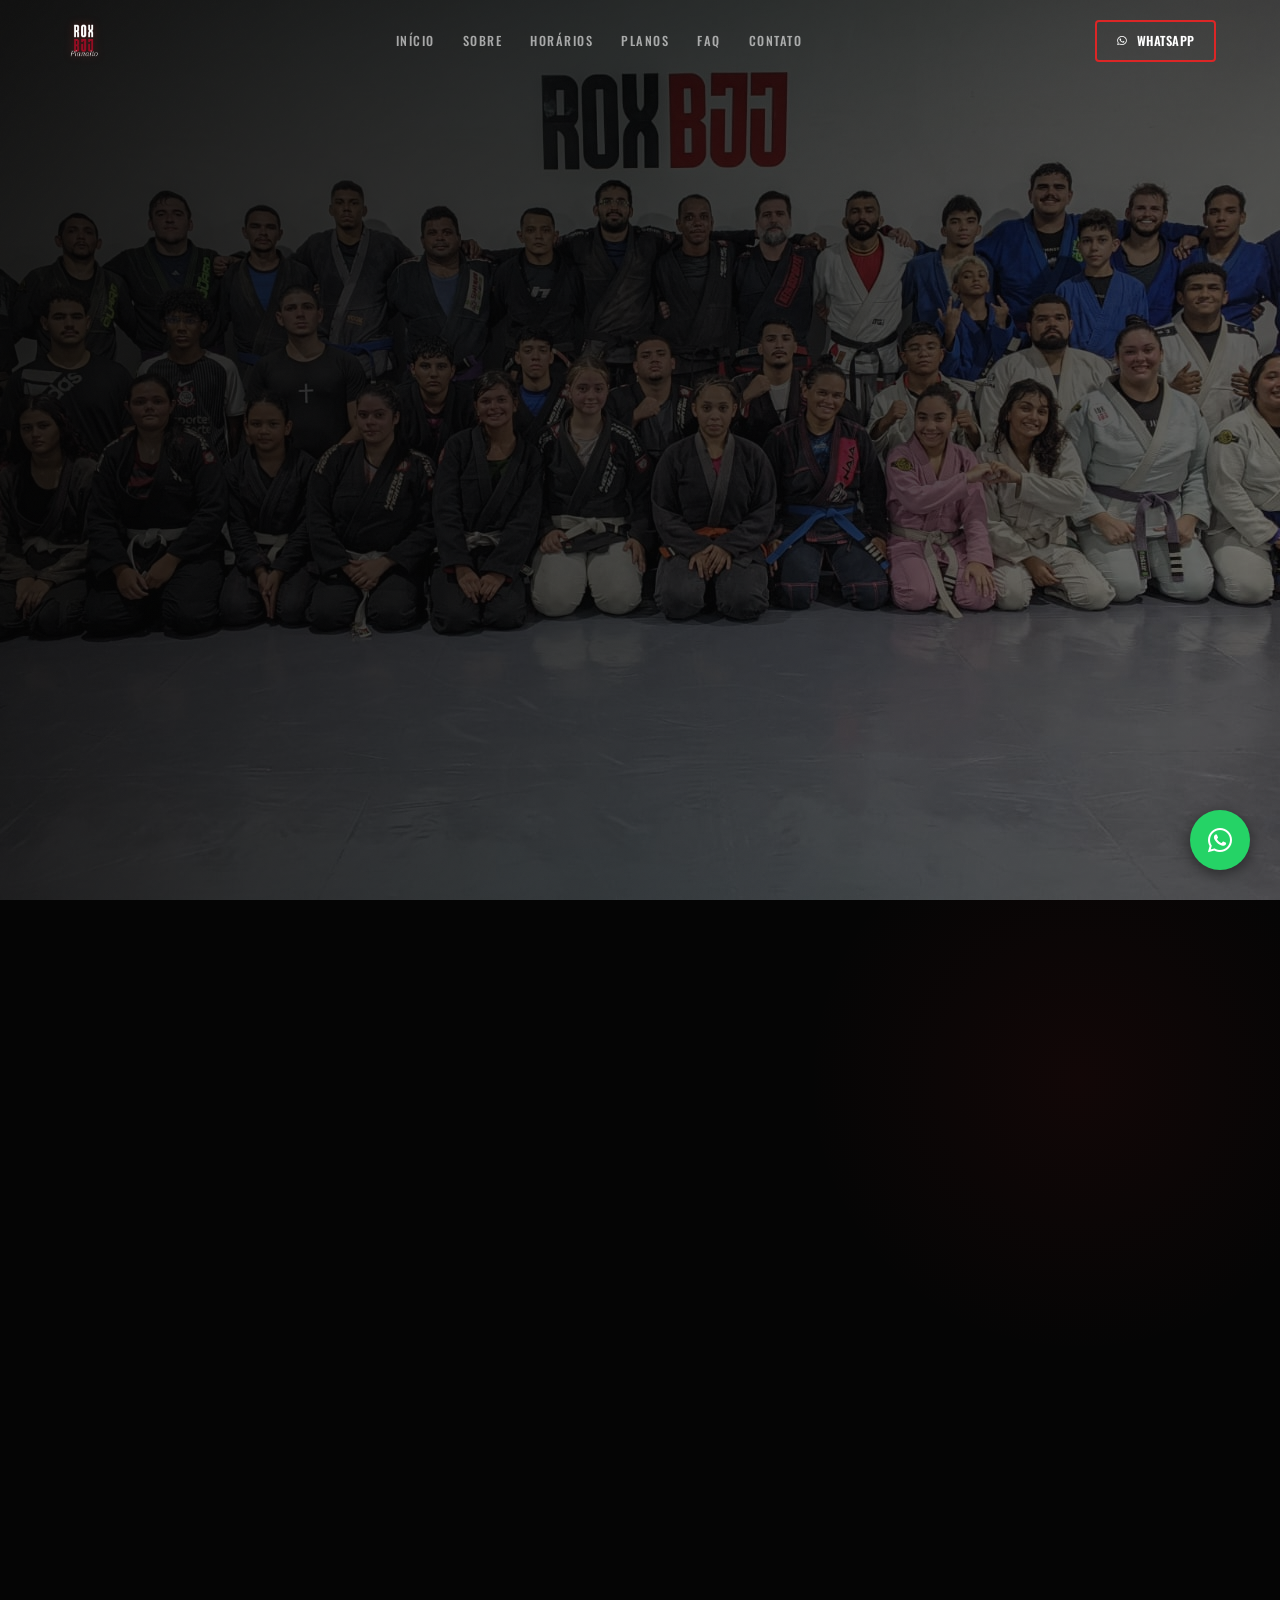
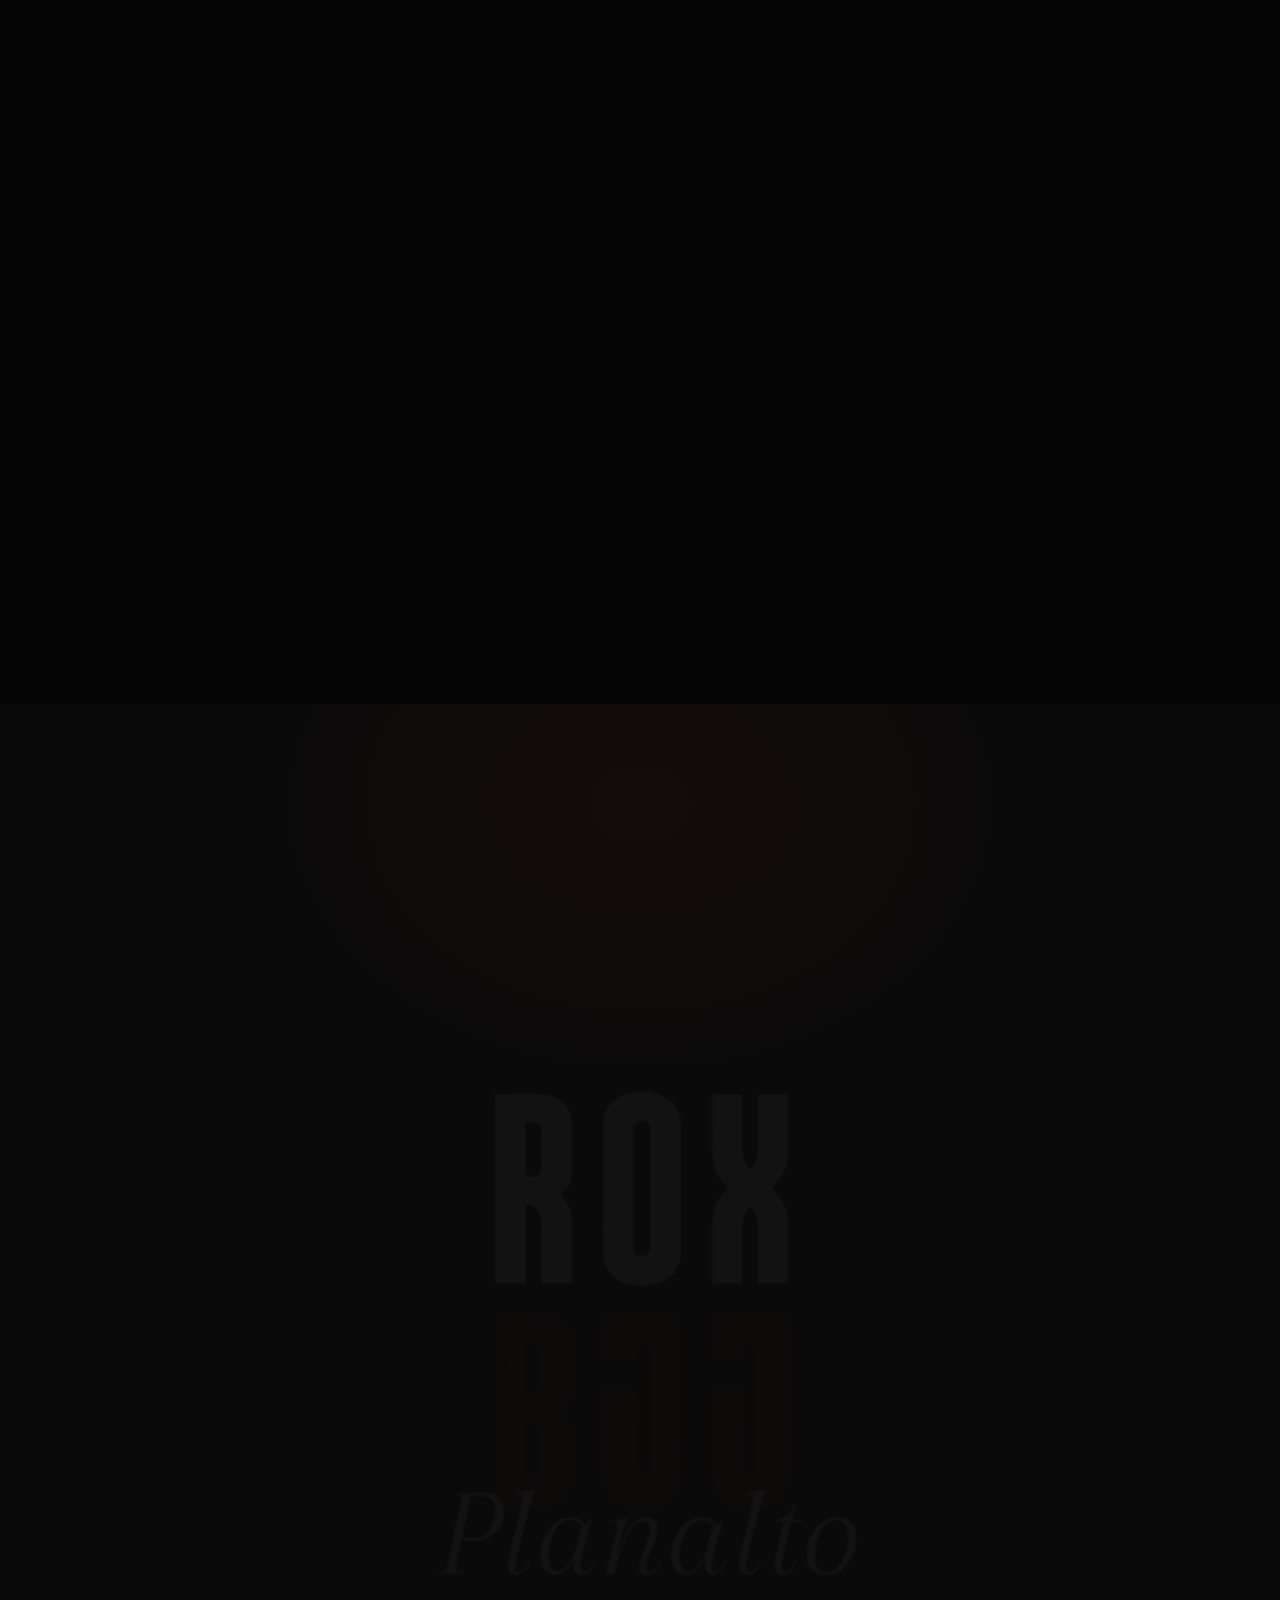
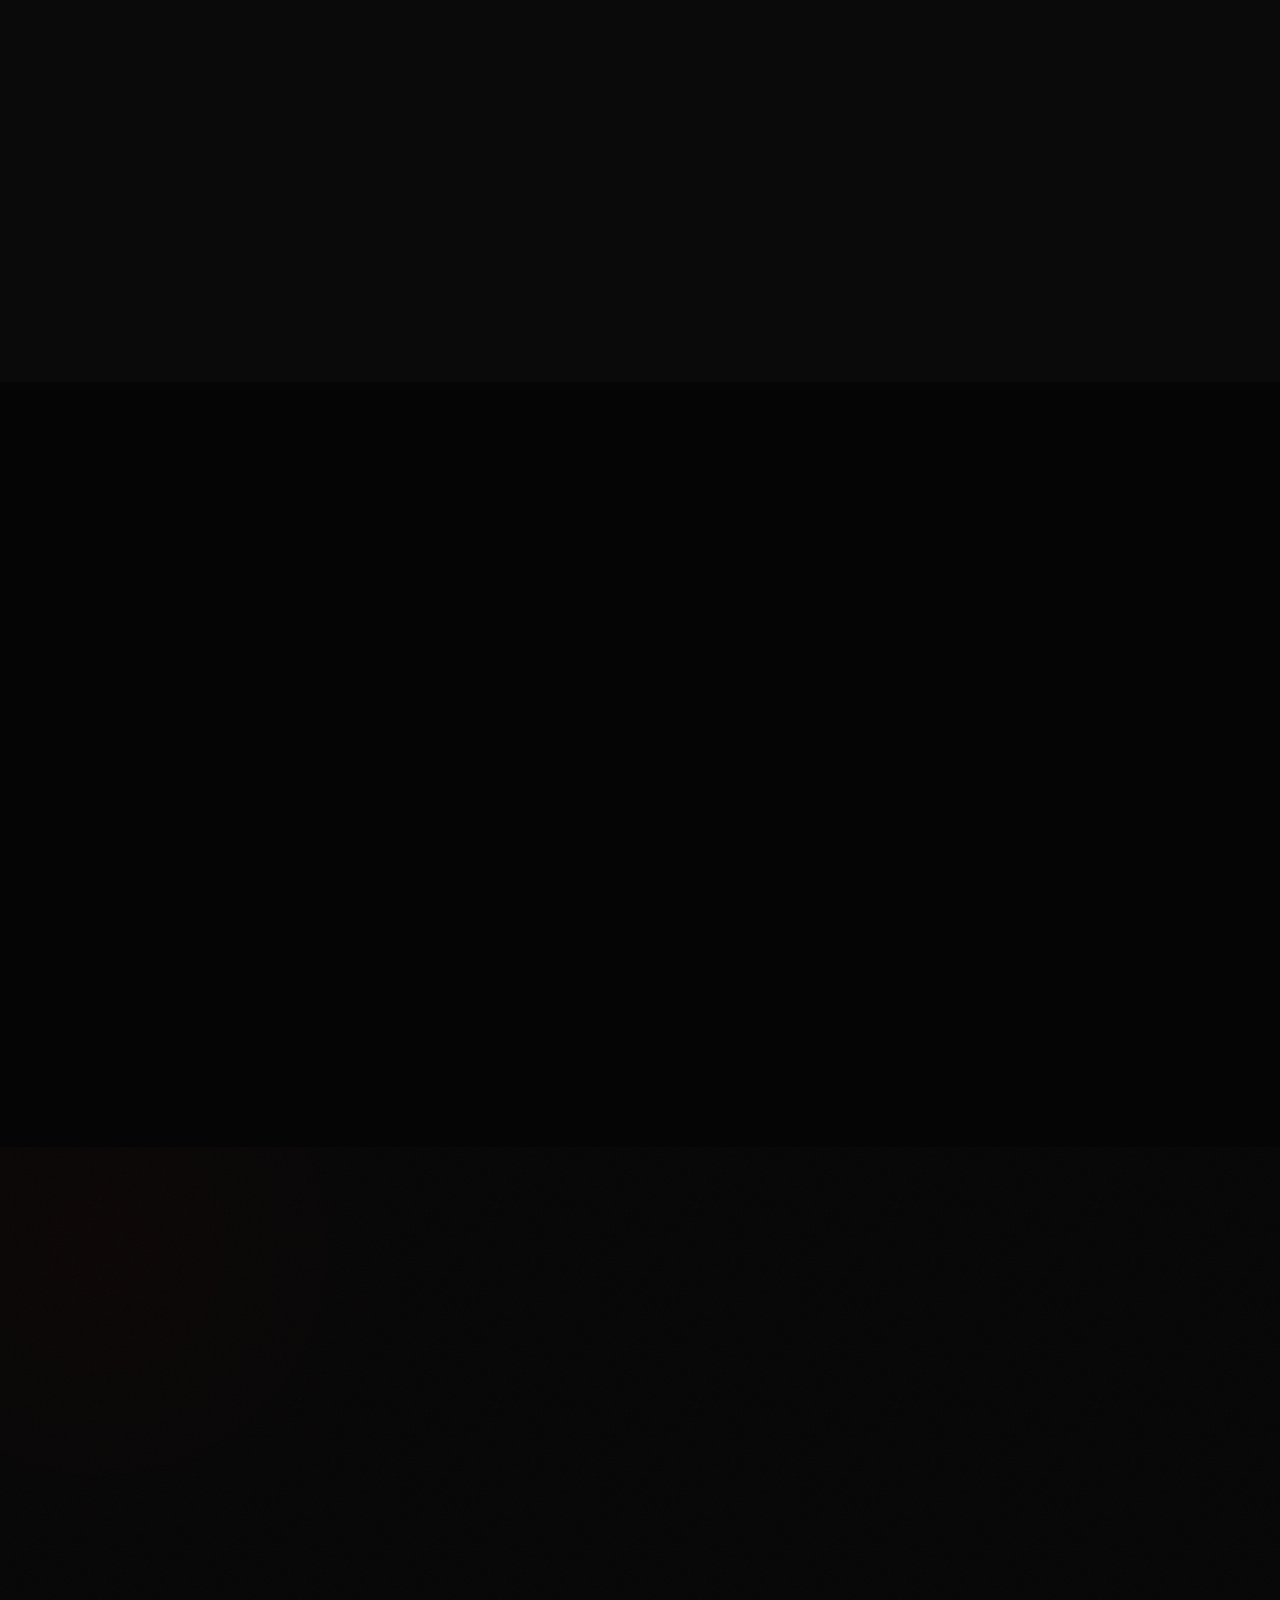
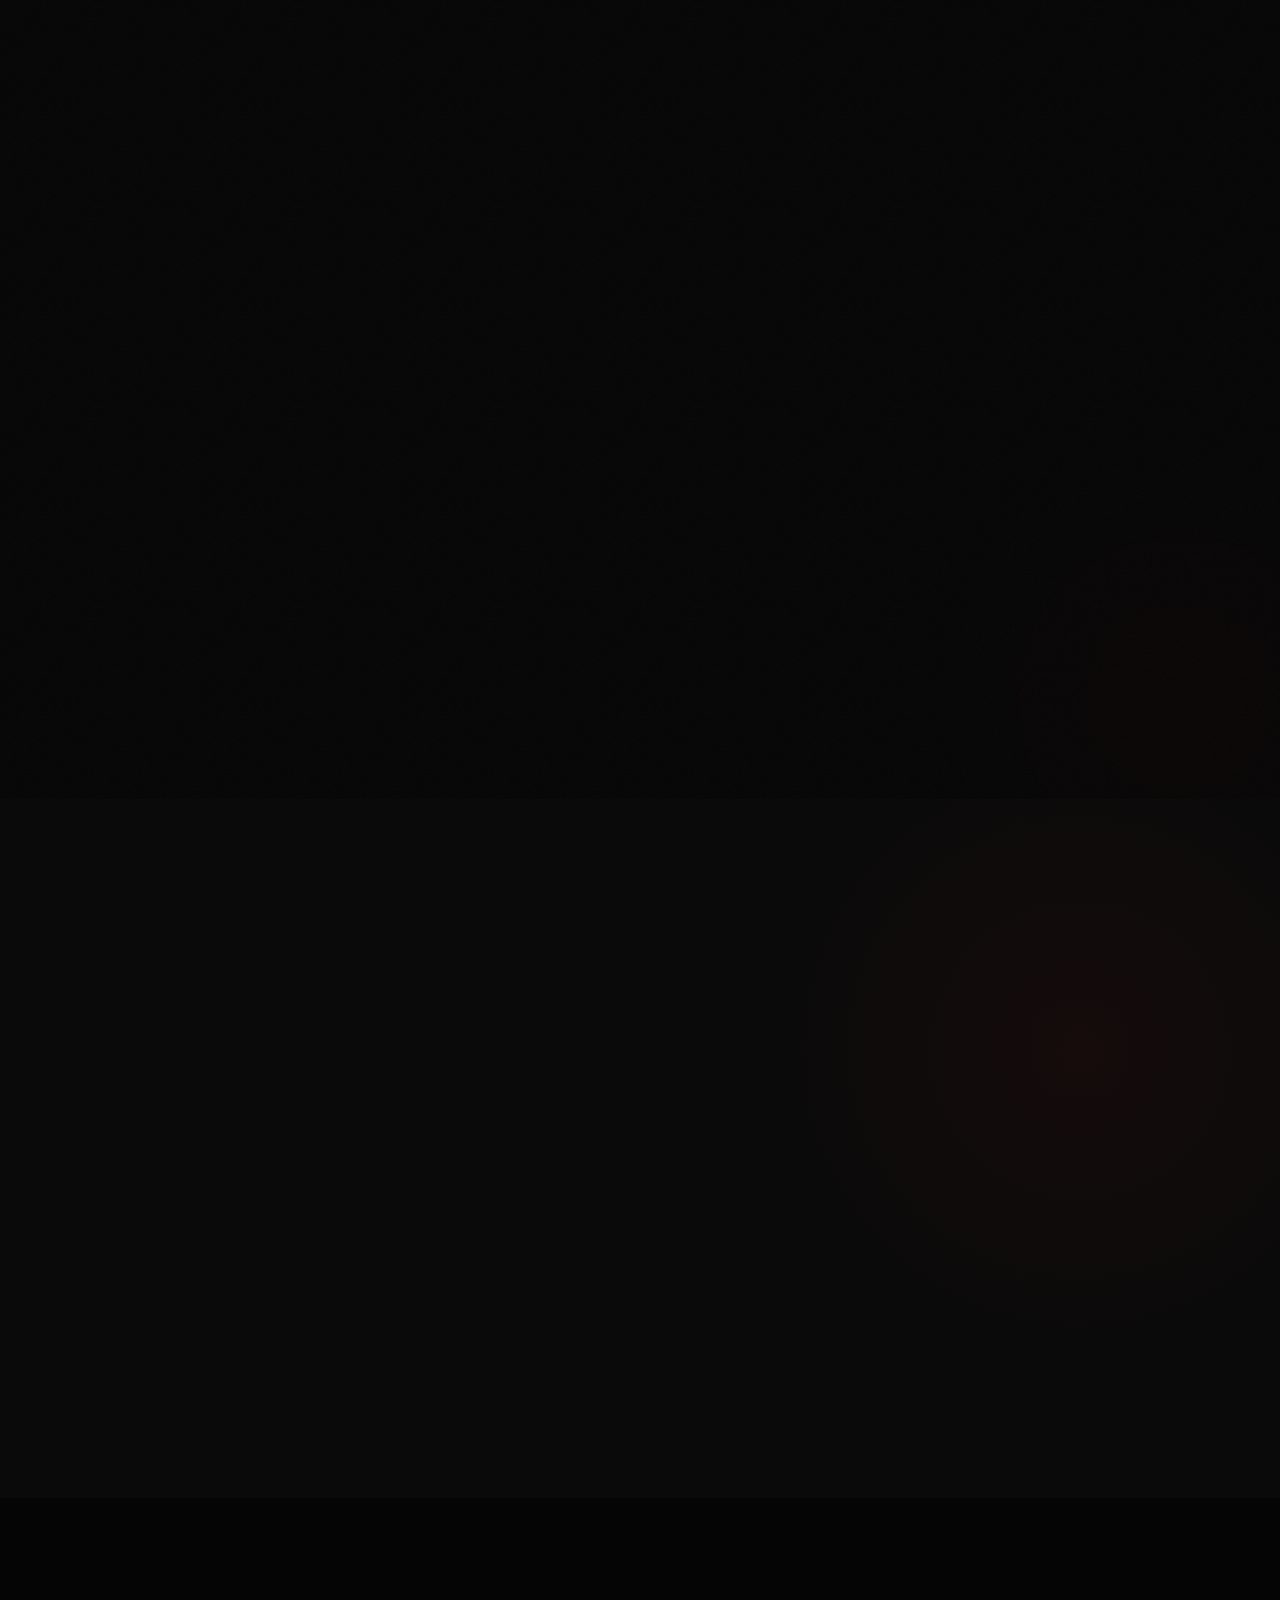
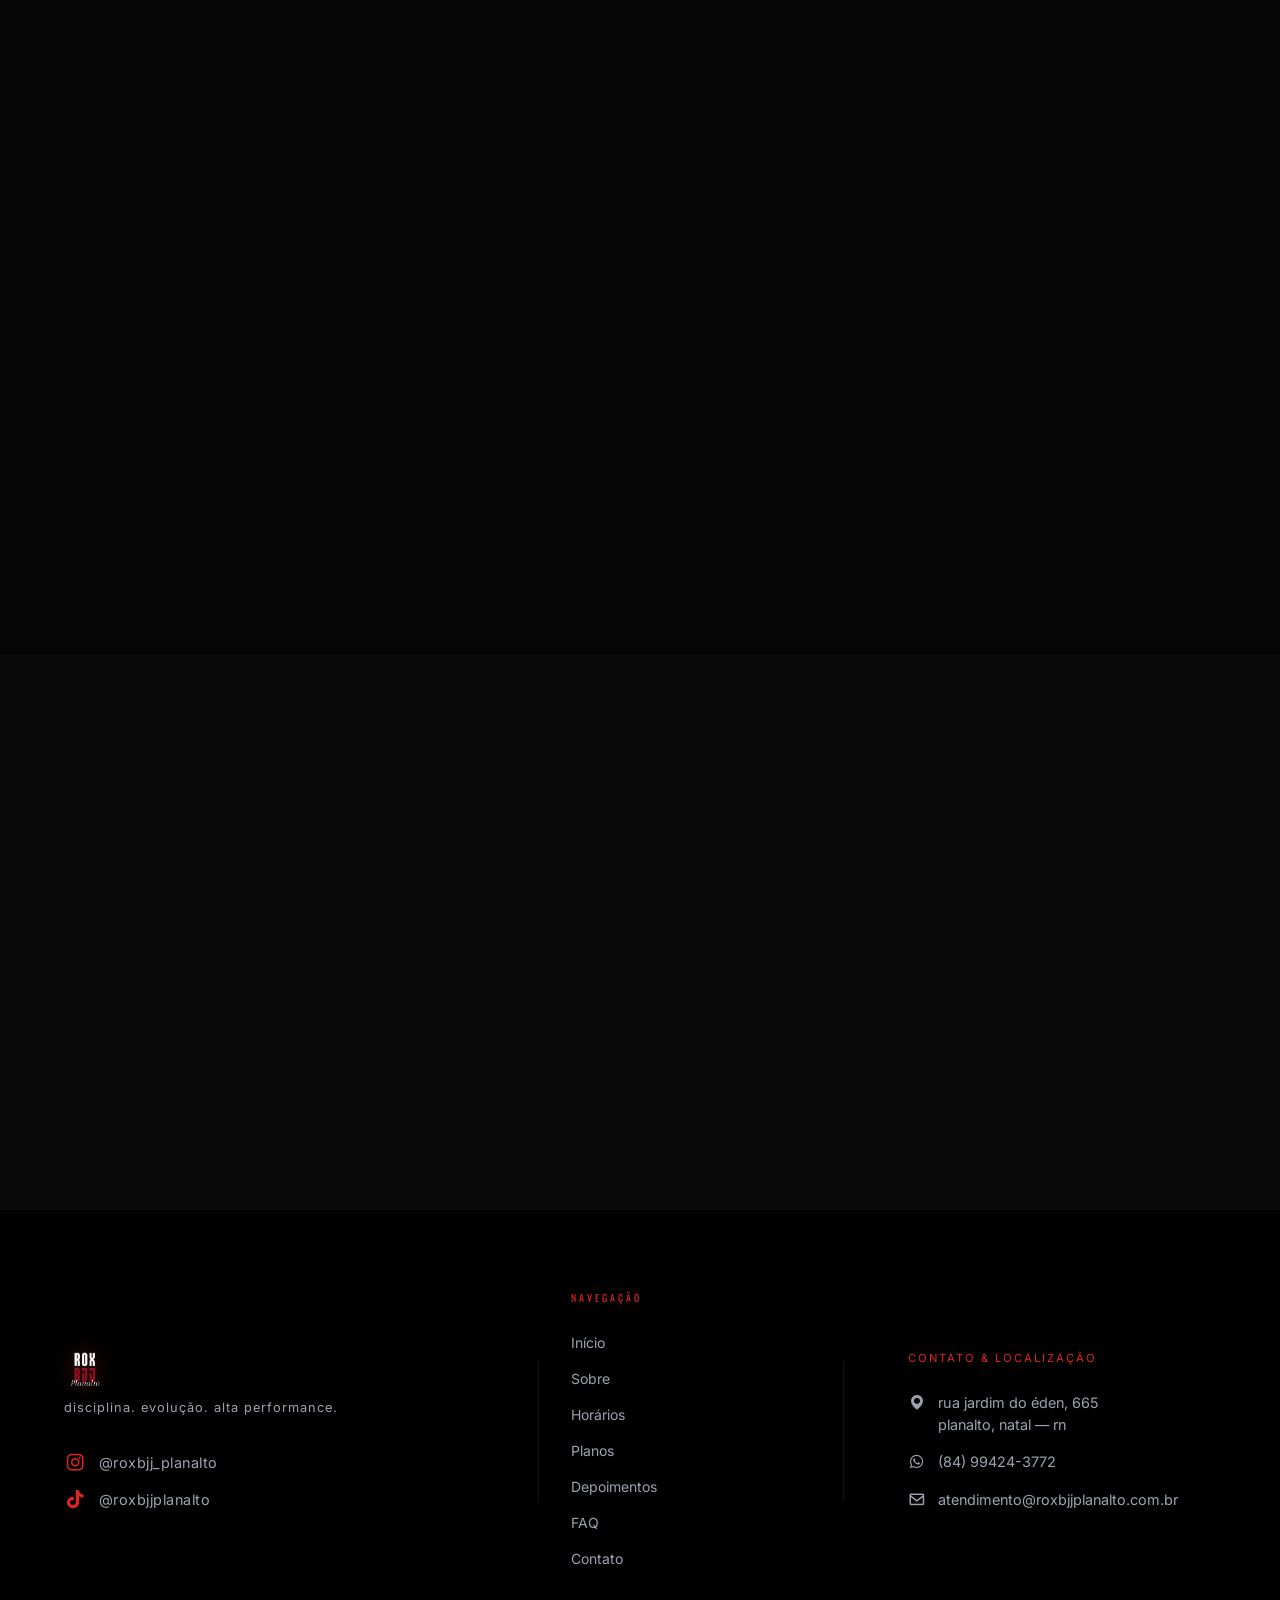
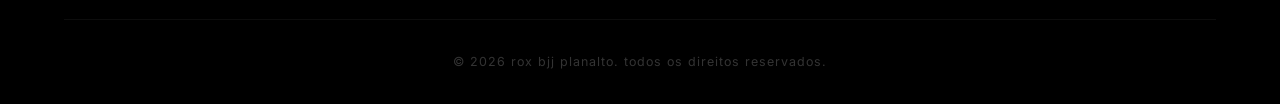
==== commit 7b74fe94: "payment pendent" ====
--- a/index.html
+++ b/index.html
@@ -27,10 +27,10 @@
       href="https://unpkg.com/boxicons@2.1.4/css/boxicons.min.css"
       rel="stylesheet"
     />
-    <!-- <link
+    <link
       href="https://fonts.googleapis.com/css2?family=Oswald:wght@500;700&family=Inter:wght@400;500;600&display=swap"
       rel="stylesheet"
-    /> -->
+    /> 
 
     <!-- PRECONNECT   -->
     <link rel="preconnect" href="https://fonts.googleapis.com" />
@@ -152,10 +152,10 @@
     />
 
     <!-- CSS -->
-    <!-- <link rel="stylesheet" href="assets/style/style.css" />
+    <link rel="stylesheet" href="assets/style/style.css" />
     <link rel="stylesheet" href="assets/style/premium.css" />
     <link rel="stylesheet" href="assets/style/cinematic.css" />
-    <link rel="stylesheet" href="assets/style/plans-arena.css" /> -->
+    <link rel="stylesheet" href="assets/style/plans-arena.css" /> 
   </head>
 
   <body>
@@ -203,7 +203,7 @@
     </header>
 
     <!-- ══════════════════════════════════════════
-         MENU MOBILE — drawer lateral
+         MENU MOBILE 
          ══════════════════════════════════════════ -->
     <div class="mobile-overlay" id="mobileOverlay" aria-hidden="true"></div>
 
@@ -259,8 +259,6 @@
             Jiu-Jitsu brasileiro</span
           >
         </h1>
-        <!-- <p class="subtitle reveal-blur delay-200">Disciplina. Técnica. Alta performance. Mais de 8 anos
-                transformando atletas e cidadãos dentro e fora do tatame.</p>  -->
         <div class="hero-buttons reveal-blur delay-300">
           <a
             href="https://wa.me/5584994243772?text=Olá!%20Quero%20agendar%20minha%20aula%20experimental."
@@ -293,7 +291,7 @@
     </section>
 
     <!-- ══════════════════════════════════════════
-         MANIFESTO — NOSSA ESSÊNCIA
+         CARDS
          ══════════════════════════════════════════ -->
     <section class="manifesto-section section-padding bg-darker" id="sobre">
       <div class="container">
@@ -352,7 +350,7 @@
     </section>
 
     <!-- ══════════════════════════════════════════
-         NOSSA HISTÓRIA
+         HISTÓRIA
          ══════════════════════════════════════════ -->
     <section class="history section-padding bg-darker" id="historia">
       <div class="container">
@@ -512,7 +510,7 @@
     </section>
 
     <!-- ══════════════════════════════════════════
-         PROVA SOCIAL PREMIUM — Métricas + Depoimentos
+         PROVA SOCIAL
          ══════════════════════════════════════════ -->
     <section class="testimonials section-padding" id="depoimentos">
       <div class="container">
@@ -530,7 +528,6 @@
               depoimentos dos<span class="text-red"> clientes</span><br />
             </h2>
           </div>
-          <!-- <p class="subtitle">Histórias reais de pessoas que transformaram sua vida dentro e fora do tatame.</p> -->
         </div>
 
         <!-- Métricas animadas -->
@@ -983,7 +980,7 @@
     </section>
 
     <!-- ══════════════════════════════════════════
-         CONTATO — Formulário Premium + CTA
+         CONTATO 
          ══════════════════════════════════════════ -->
     <section class="contact-section section-padding bg-darker" id="contato">
       <div class="container">
@@ -1357,6 +1354,6 @@
     </a>
 
     <!-- Scripts -->
-    <script src="assets/style/script/script.js"></script>
+    <!-- <script src="assets/style/script/script.js"></script> -->
   </body>
 </html>
--- a/assets/style/premium.css
+++ b/assets/style/premium.css
@@ -1,9 +1,3 @@
-/* =============================================
-   PREMIUM.CSS — ROXX BJJ PLANALTO
-   Expansão premium: navbar, prova social,
-   FAQ, formulário de contato, footer
-   ============================================= */
-
 /* ─────────────────────────────────────────────
    VARIÁVEIS ADICIONAIS
    ───────────────────────────────────────────── */
@@ -70,7 +64,7 @@
 }
 
 /* ─────────────────────────────────────────────
-   NAVBAR PREMIUM — SMART SCROLL
+   NAVBAR — SMART SCROLL
    ───────────────────────────────────────────── */
 
 /* Transparente no topo */
--- a/assets/style/cinematic.css
+++ b/assets/style/cinematic.css
@@ -1,11 +1,6 @@
 /* ══════════════════════════════════════════════════════
    CINEMATIC.CSS — ROXX BJJ PLANALTO
-   
    ══════════════════════════════════════════════════════ */
-
-/* ─────────────────────────────────────────
-   TOKENS ADICIONAIS
-   ───────────────────────────────────────── */
 :root {
   --red: #dc2626;
   --red-dim: rgba(220, 38, 38, 0.14);
--- a/assets/style/plans-arena.css
+++ b/assets/style/plans-arena.css
@@ -1,7 +1,5 @@
 /* ══════════════════════════════════════════════════════════════
-   PLANS-ARENA.CSS — SEÇÃO DE PLANOS CINEMATOGRÁFICA
    ROX BJJ Planalto
-   Mobile-First | Dark Cinematic | 3D Cards | Glassmorphism
    ══════════════════════════════════════════════════════════════ */
 
 /* ─────────────────────────────────────────
@@ -55,7 +53,7 @@
 }
 
 /* ─────────────────────────────────────────
-   HEADER CINEMATOGRÁFICO
+   HEADER 
    ───────────────────────────────────────── */
 .plans-header {
     text-align: center;
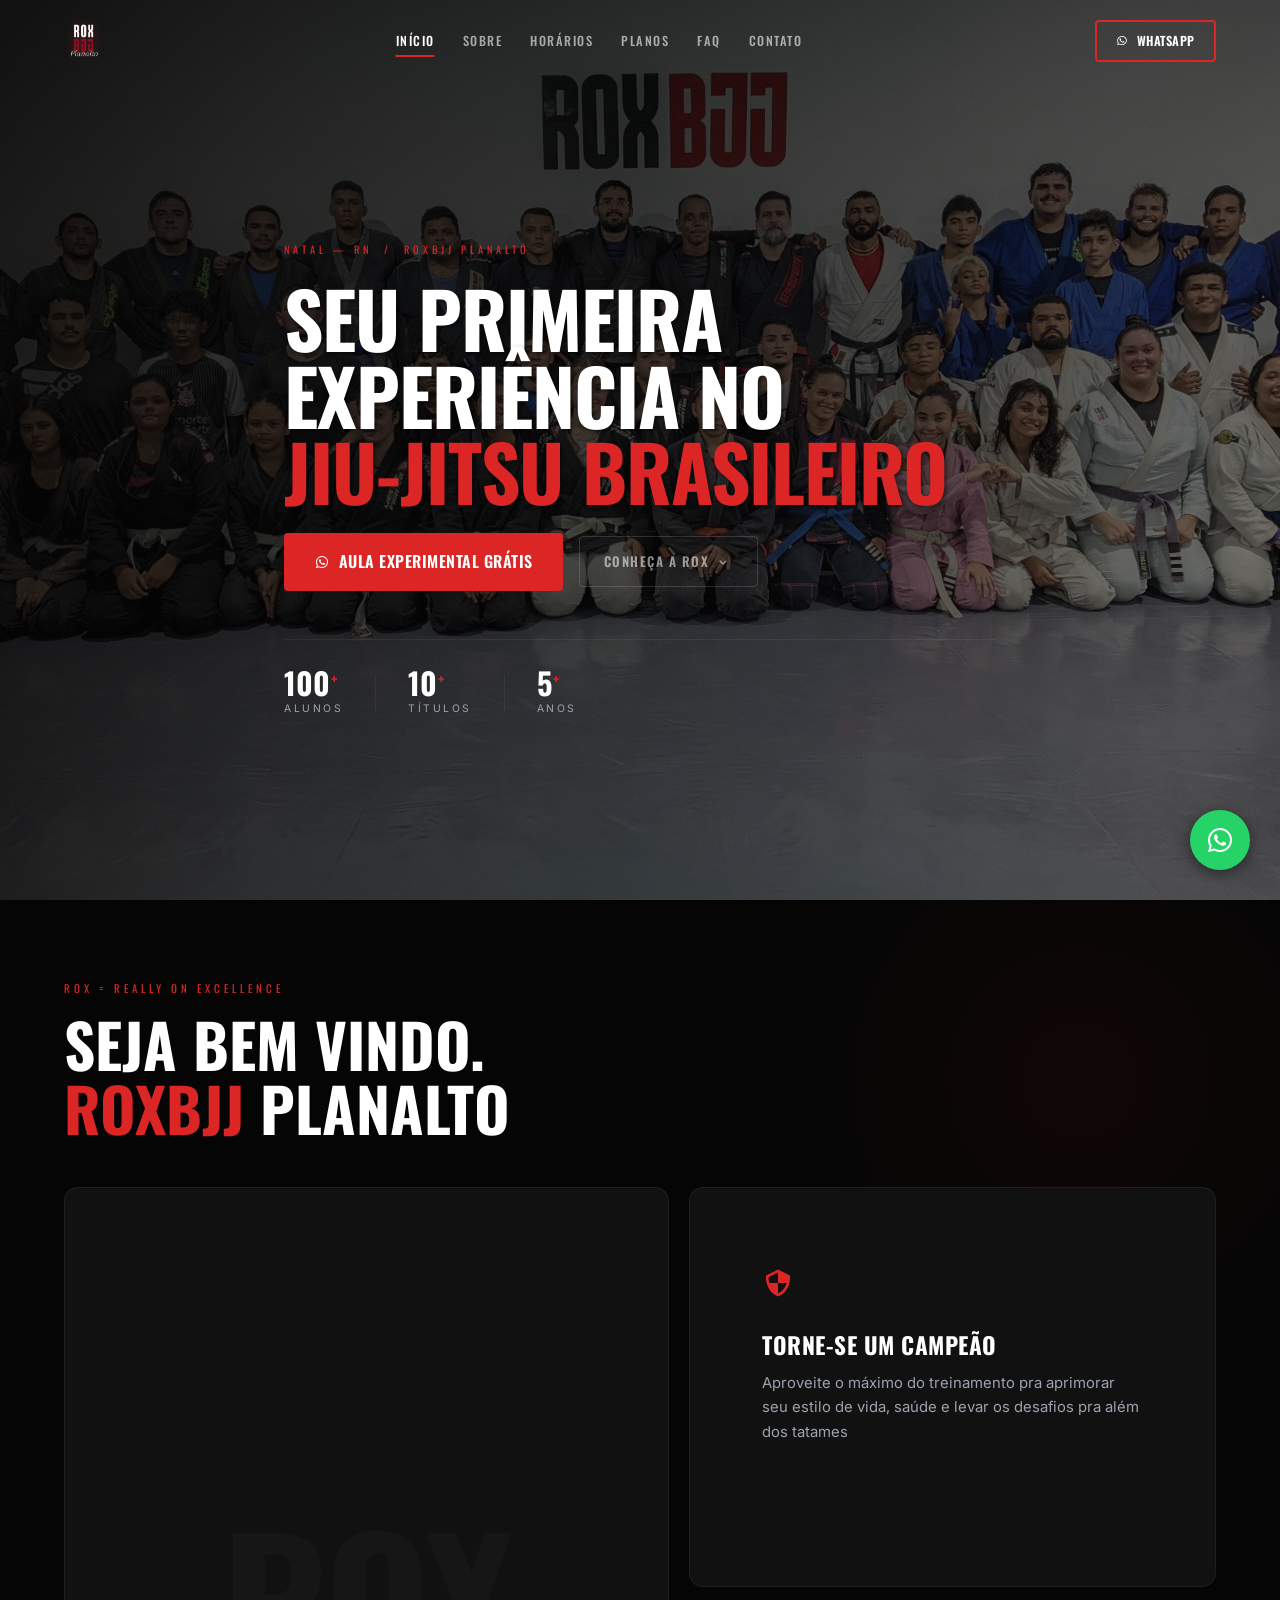
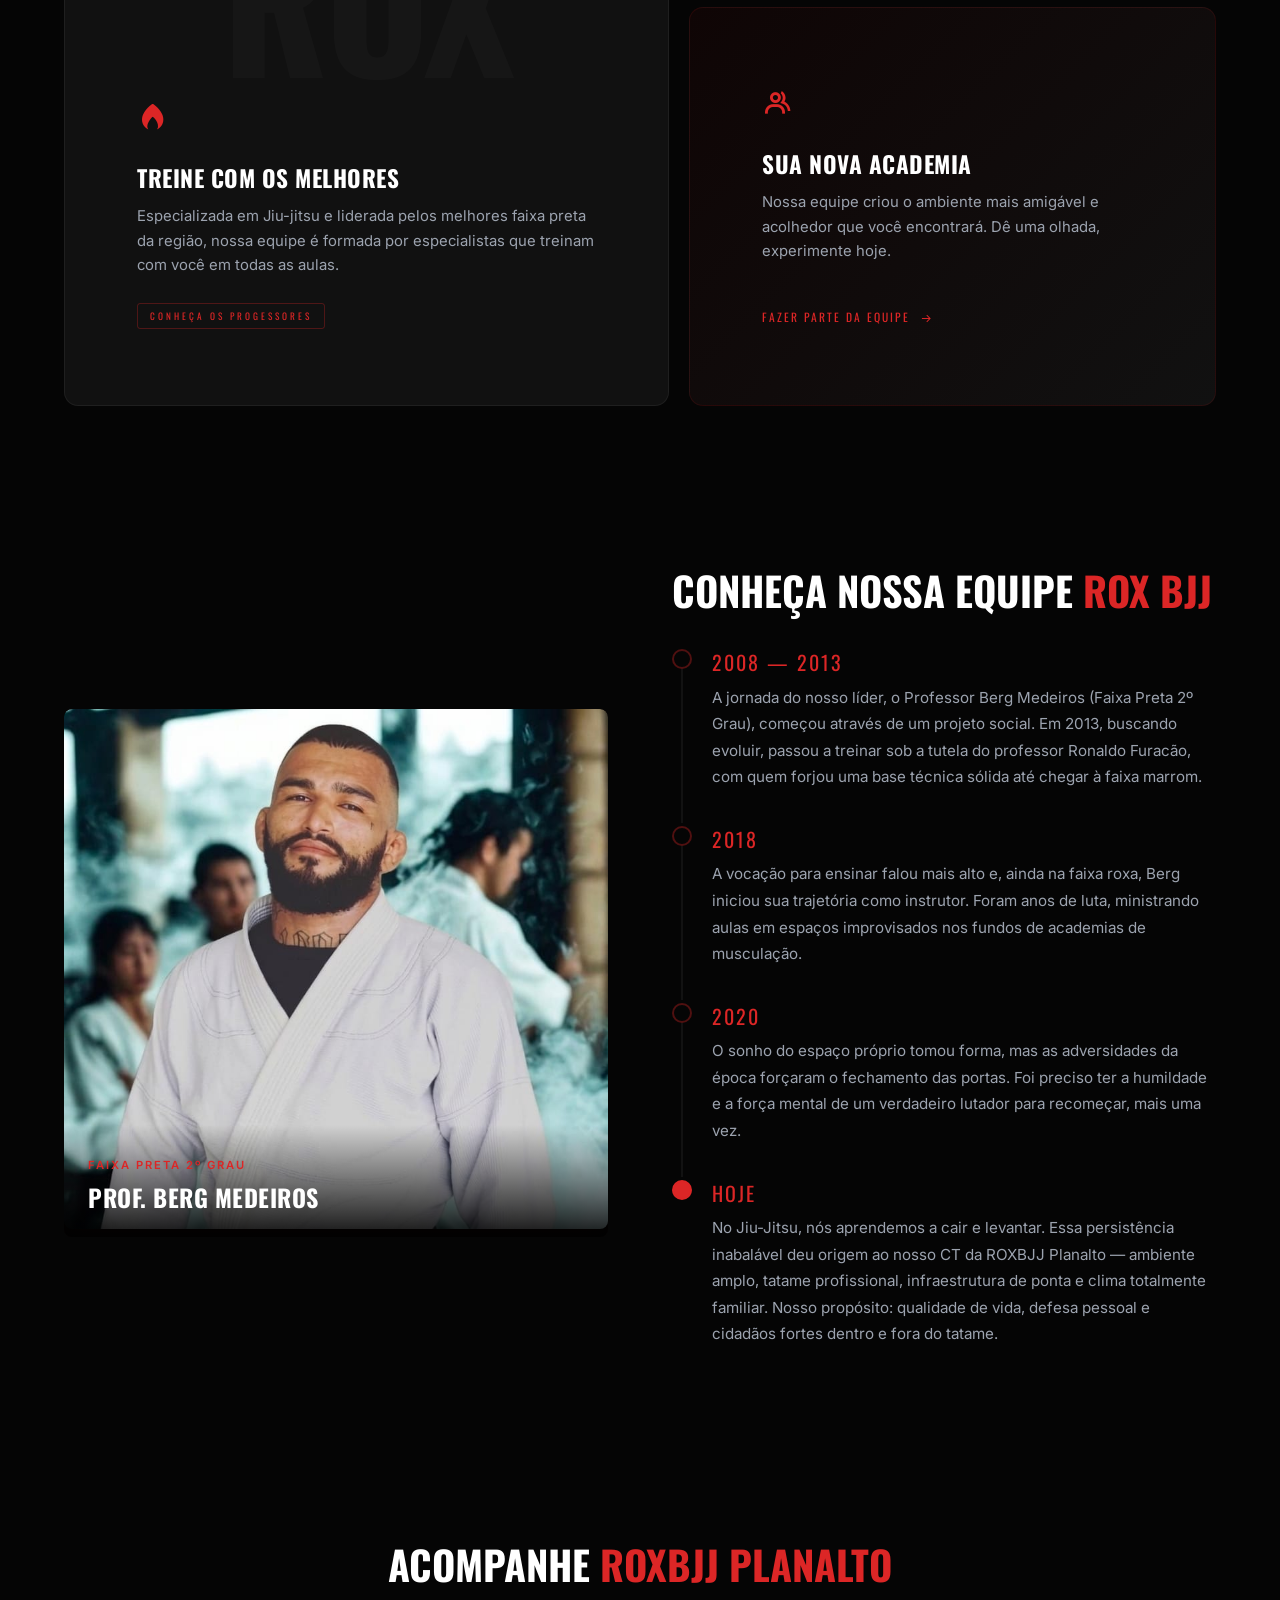
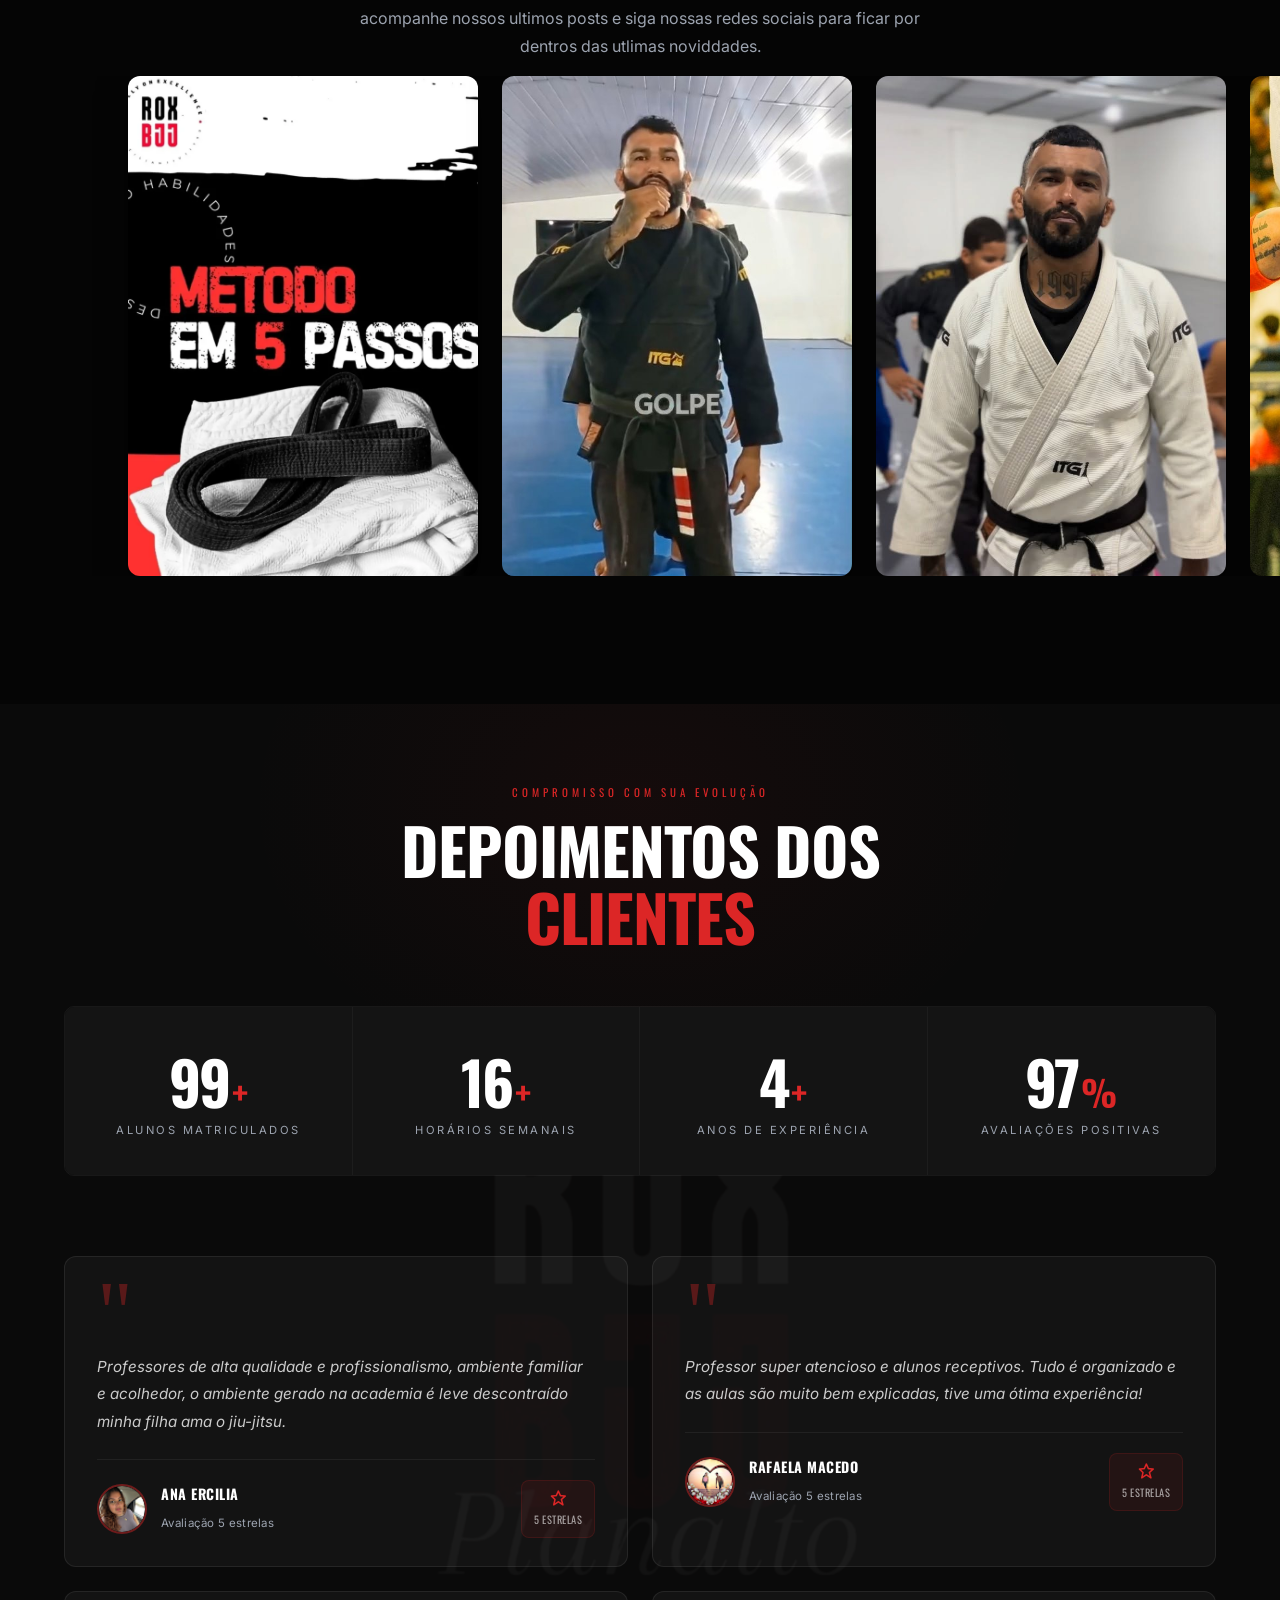
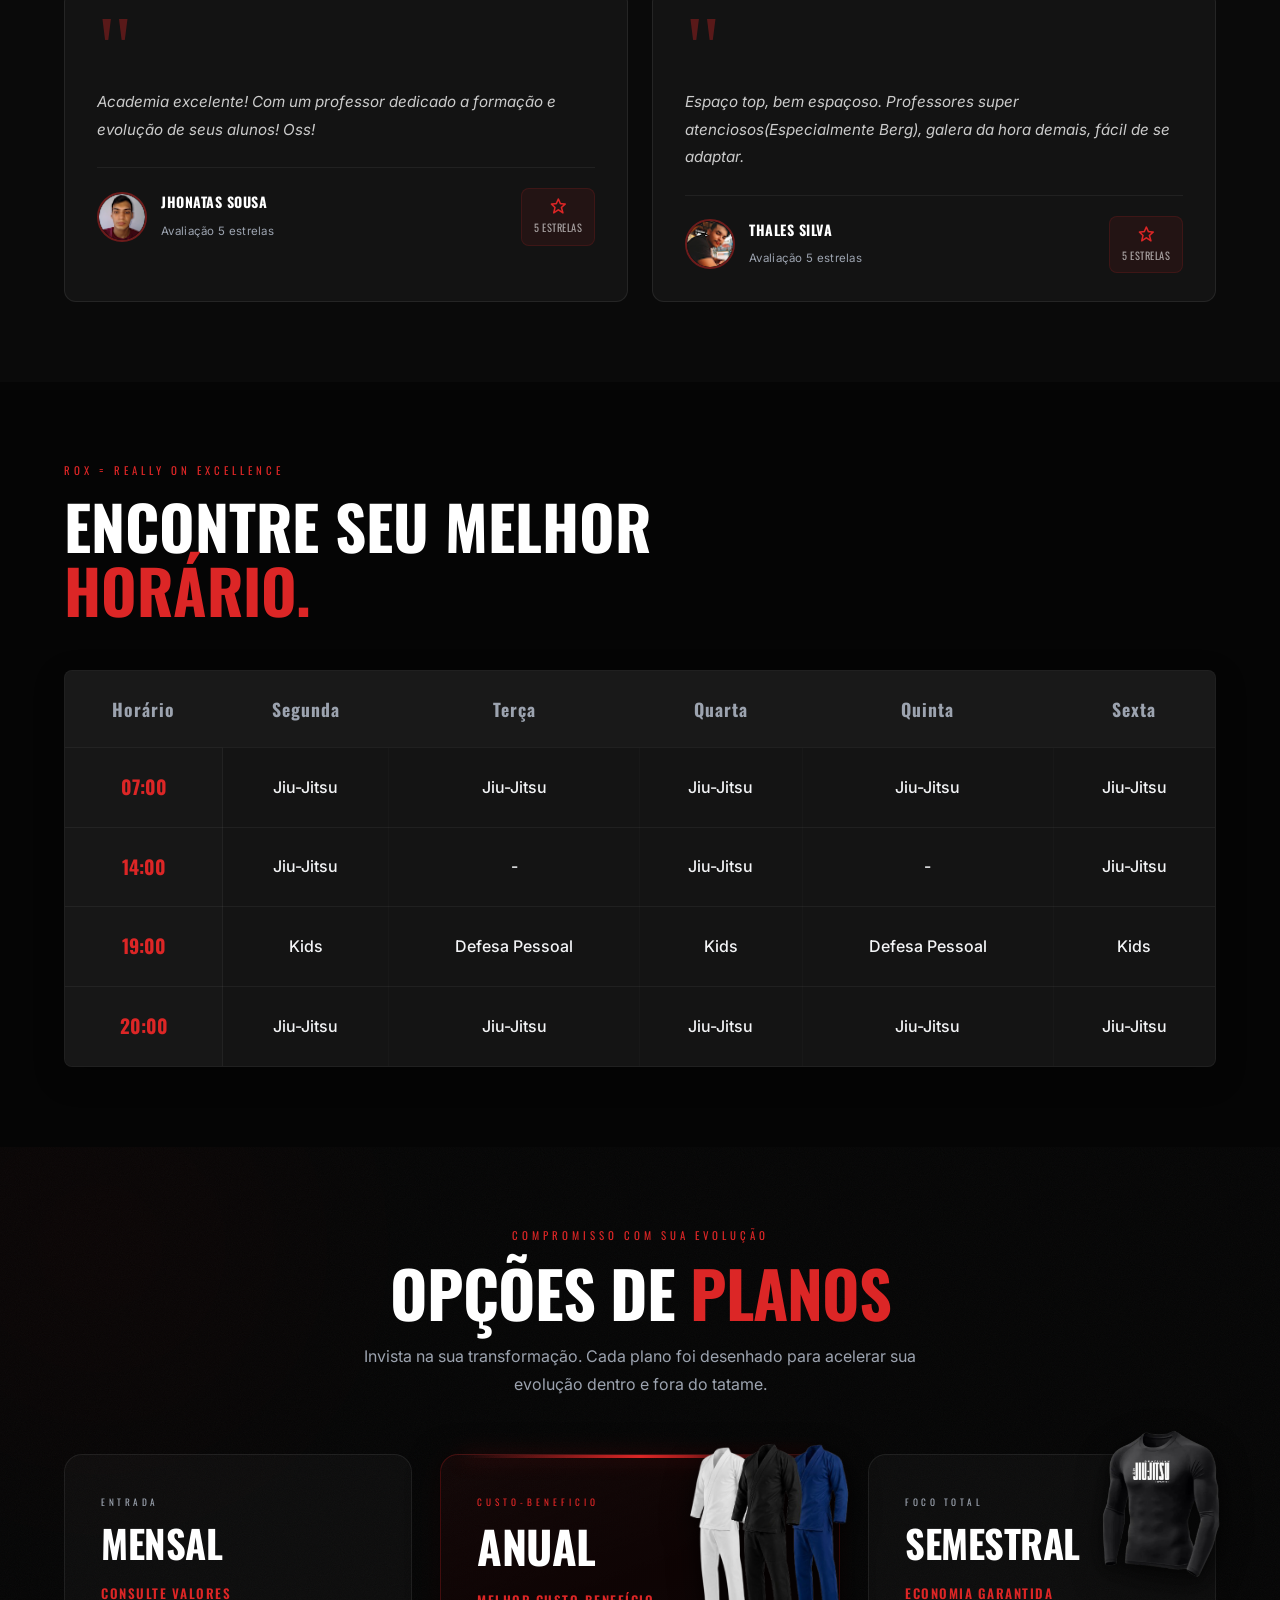
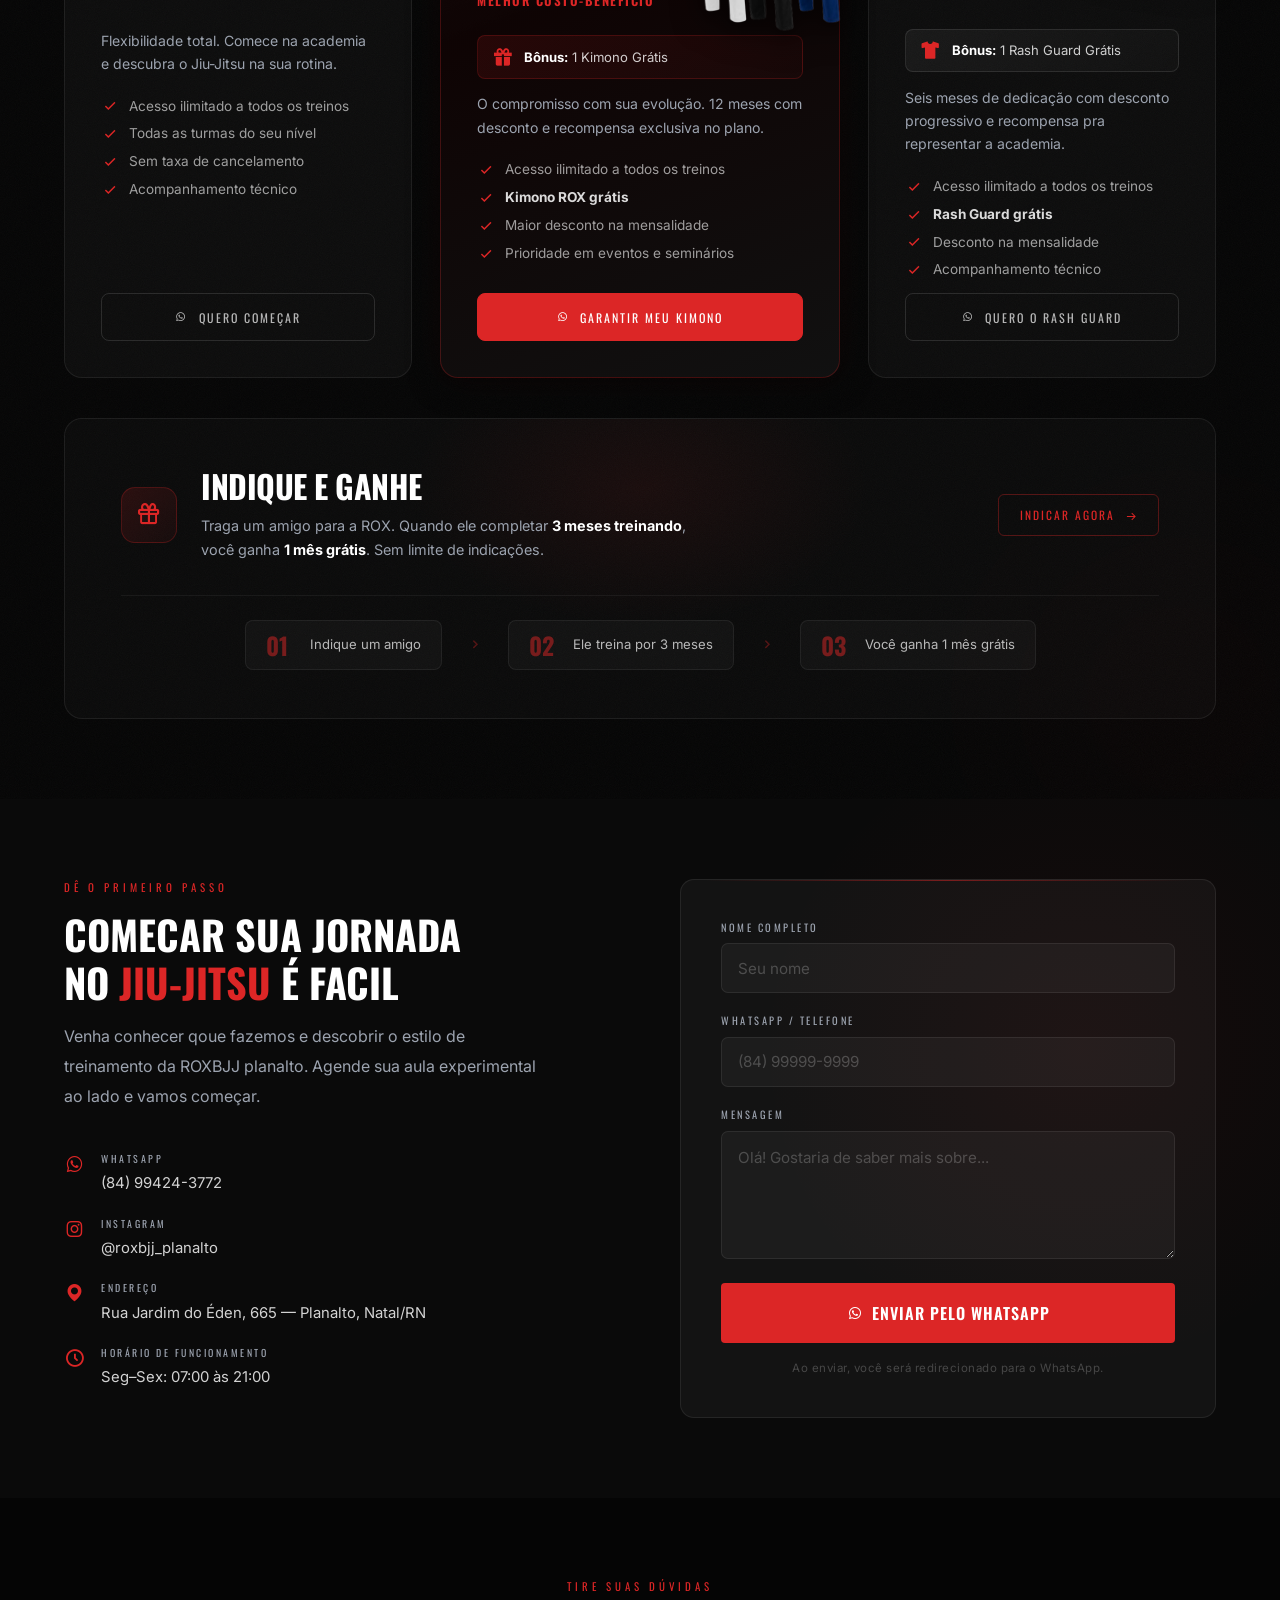
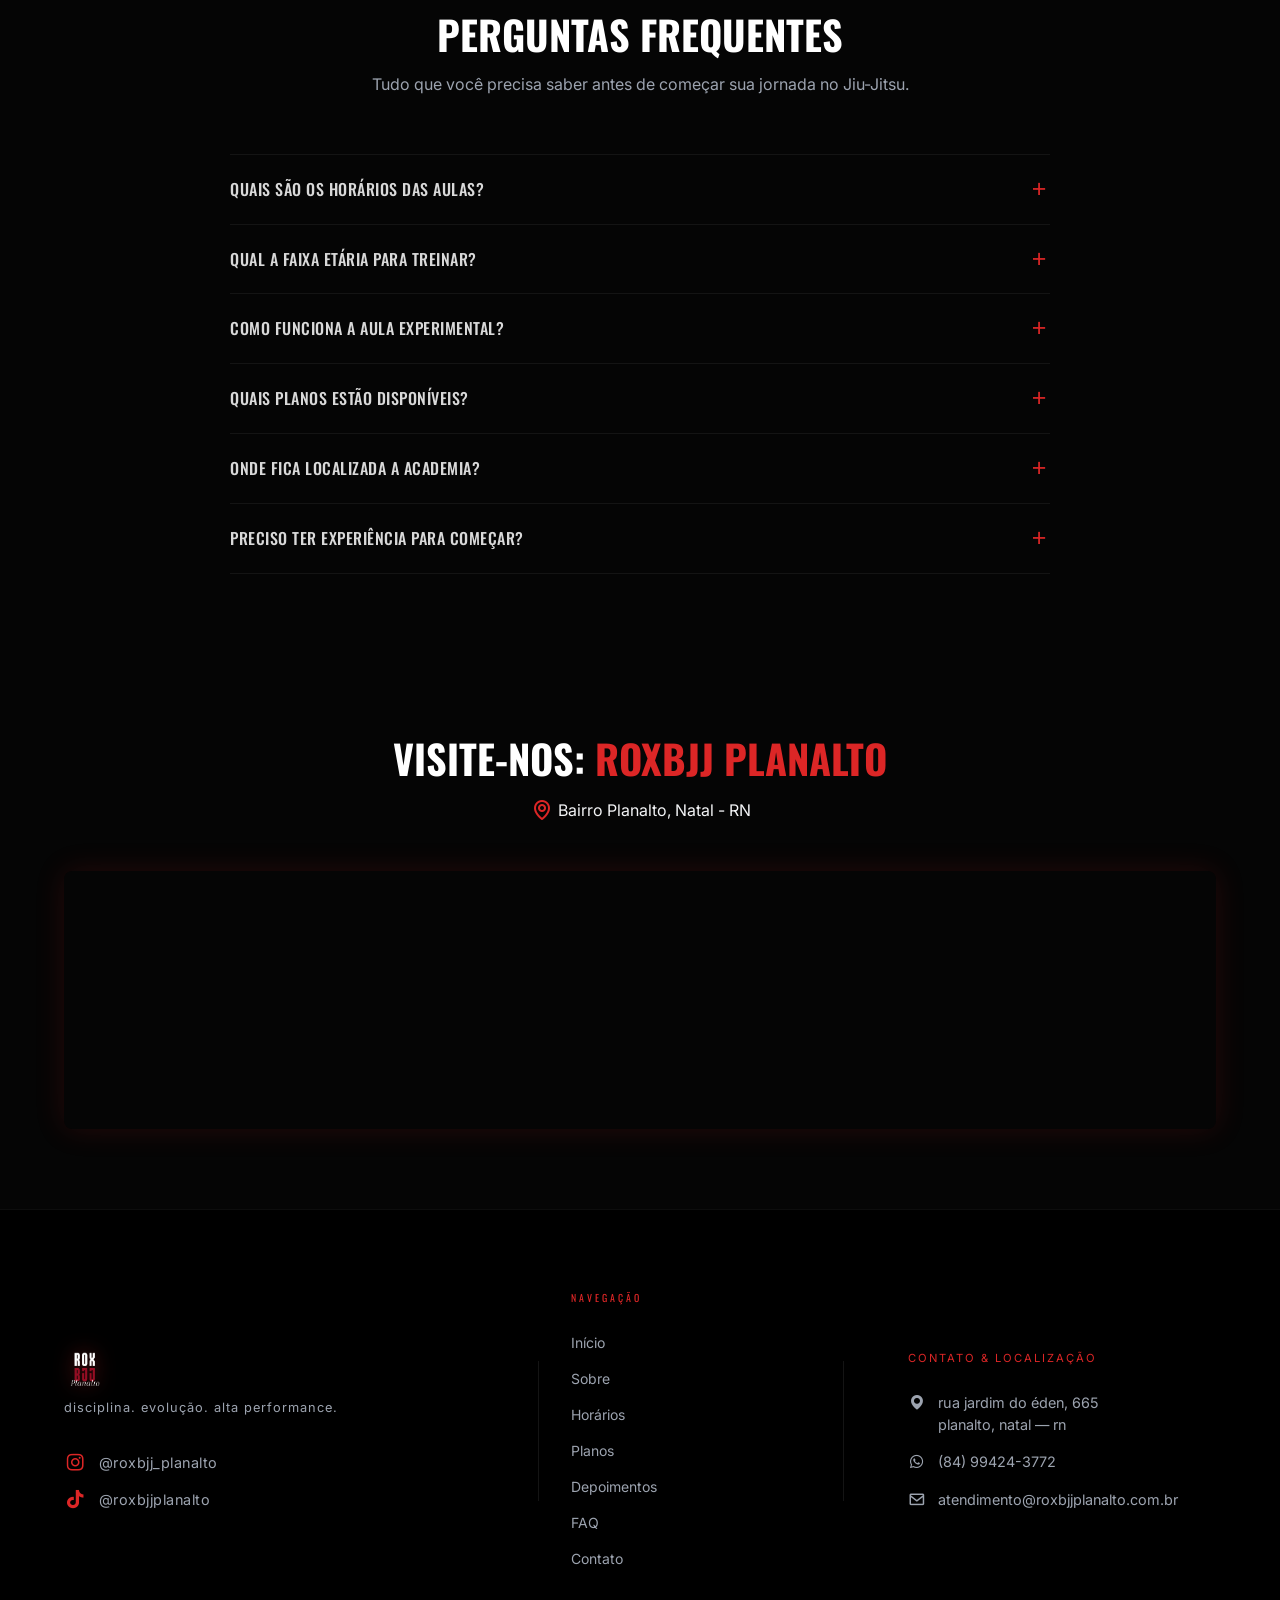
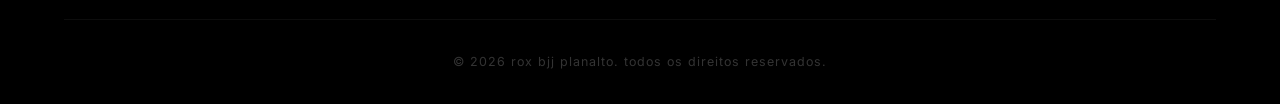
==== commit 1887a049: "mimify" ====
--- a/index.html
+++ b/index.html
@@ -1354,6 +1354,6 @@
     </a>
 
     <!-- Scripts -->
-    <!-- <script src="assets/style/script/script.js"></script> -->
+     <script src="assets/script/script.js"></script> 
   </body>
 </html>
--- a/assets/style/style.css
+++ b/assets/style/style.css
@@ -1,1159 +1 @@
-:root {
-  --primary-red: #dc2626;
-  --primary-red-hover: #b91c1c;
-  --dark-bg: #0a0a0a;
-  --darker-bg: #050505;
-  --card-bg: #141414;
-  --text-main: #f3f4f6;
-  --text-muted: #9ca3af;
-
-  --font-heading: "Oswald", sans-serif;
-  --font-body: "Inter", sans-serif;
-
-  --transition: all 0.3s ease;
-}
-
-* {
-  margin: 0;
-  padding: 0;
-  box-sizing: border-box;
-}
-
-html {
-  scroll-behavior: smooth;
-}
-
-body {
-  font-family: var(--font-body);
-  background-color: var(--dark-bg);
-  color: var(--text-main);
-  line-height: 1.6;
-  overflow-x: hidden;
-}
-
-h1,
-h2,
-h3,
-h4 {
-  font-family: var(--font-heading);
-  text-transform: uppercase;
-  line-height: 1.2;
-}
-
-h2 {
-  font-size: 2.5rem;
-  margin-bottom: 1rem;
-  color: #fff;
-}
-
-a {
-  text-decoration: none;
-  color: inherit;
-}
-
-ul {
-  list-style: none;
-}
-
-.container {
-  max-width: 1200px;
-  margin: 0 auto;
-  padding: 0 1.5rem;
-}
-
-.section-padding {
-  padding: 5rem 0;
-}
-
-.bg-darker {
-  background-color: var(--darker-bg);
-}
-
-.text-center {
-  text-align: center;
-}
-
-.mb-lg {
-  margin-bottom: 3rem;
-}
-
-.mt-sm {
-  margin-top: 0.5rem;
-}
-
-/* Estilos de tipografia */
-.subtitle {
-  color: var(--text-muted);
-  font-size: 1.125rem;
-  max-width: 600px;
-  margin: 0 auto;
-}
-
-.btn {
-  display: inline-flex;
-  align-items: center;
-  justify-content: center;
-  gap: 0.5rem;
-  padding: 0.875rem 1.75rem;
-  font-weight: 600;
-  border-radius: 4px;
-  cursor: pointer;
-  transition: var(--transition);
-  font-family: var(--font-heading);
-  text-transform: uppercase;
-  letter-spacing: 0.5px;
-  border: 2px solid transparent;
-}
-
-.btn-primary {
-  background-color: var(--primary-red);
-  color: white;
-}
-
-.btn-primary:hover {
-  background-color: var(--primary-red-hover);
-  box-shadow: 0 0 15px rgba(220, 38, 38, 0.4);
-  transform: translateY(-2px);
-}
-
-.btn-outline {
-  background-color: transparent;
-  border-color: var(--primary-red);
-  color: white;
-}
-
-.btn-outline:hover {
-  background-color: var(--primary-red);
-  box-shadow: 0 0 15px rgba(220, 38, 38, 0.4);
-}
-
-.btn-outline-white {
-  background-color: transparent;
-  border-color: white;
-  color: white;
-}
-
-.btn-outline-white:hover {
-  background-color: white;
-  color: var(--dark-bg);
-}
-
-.btn-large {
-  padding: 1.25rem 2.5rem;
-  font-size: 1.25rem;
-}
-
-.btn-block {
-  display: flex;
-  width: 100%;
-}
-
-/* Elemento alvo especificamente - animação */
-.pulse-anim {
-  animation: pulse 2s infinite;
-}
-
-@keyframes pulse {
-  0% {
-    transform: scale(1);
-    box-shadow: 0 0 0 0 rgba(220, 38, 38, 0.7);
-  }
-
-  70% {
-    transform: scale(1.05);
-    box-shadow: 0 0 0 15px rgba(220, 38, 38, 0);
-  }
-
-  100% {
-    transform: scale(1);
-    box-shadow: 0 0 0 0 rgba(220, 38, 38, 0);
-  }
-}
-
-.navbar {
-  position: fixed;
-  top: 0;
-  width: 100%;
-  background-color: rgba(10, 10, 10, 0.85);
-  backdrop-filter: blur(10px);
-  /* Efeito Glassmorphism */
-  -webkit-backdrop-filter: blur(10px);
-  z-index: 1000;
-  border-bottom: 1px solid rgba(255, 255, 255, 0.05);
-  padding: 1rem 0;
-}
-
-.nav-content {
-  display: flex;
-  justify-content: space-between;
-  align-items: center;
-}
-
-.logo {
-  font-family: var(--font-heading);
-  font-size: 1.5rem;
-  font-weight: 700;
-  display: flex;
-  align-items: center;
-  gap: 0.25rem;
-}
-
-.logo-rox {
-  color: var(--primary-red);
-}
-
-.logo-bjj {
-  color: white;
-}
-
-.logo-loc {
-  color: var(--text-muted);
-  font-size: 0.8rem;
-  font-weight: 500;
-  margin-left: 0.25rem;
-  margin-top: 0.5rem;
-}
-
-.hero {
-  height: 100vh;
-  min-height: 1000px;
-  background-image: url("../images/HEROturmaBJJ.jpg");
-  background-size: cover;
-  background-position: center;
-  position: relative;
-  display: flex;
-  align-items: center;
-  margin-top: 0;
-}
-
-.hero-overlay {
-  position: absolute;
-  top: 0;
-  left: 0;
-  width: 100%;
-  height: 100%;
-  background: linear-gradient(
-    to right,
-    rgba(5, 5, 5, 0.95),
-    rgba(5, 5, 5, 0.4)
-  );
-}
-
-.hero-content {
-  position: relative;
-  z-index: 1;
-  max-width: 800px;
-}
-
-.hero h1 {
-  font-size: clamp(3rem, 6vw, 5rem);
-  margin-bottom: 1.5rem;
-  text-shadow: 2px 2px 4px rgba(0, 0, 0, 0.5);
-}
-
-.hero .subtitle {
-  font-size: 1.25rem;
-  margin: 0 0 2.5rem 0;
-  text-shadow: 1px 1px 2px rgba(0, 0, 0, 0.8);
-  max-width: 600px;
-}
-
-.hero-buttons {
-  display: flex;
-  gap: 1rem;
-  flex-wrap: wrap;
-}
-
-.split-layout {
-  display: grid;
-  grid-template-columns: 1fr 1fr;
-  gap: 4rem;
-  align-items: center;
-}
-
-.split-layout.reverse {
-  grid-template-areas: "img text";
-}
-
-.split-layout.reverse .image-content {
-  grid-area: img;
-}
-
-.split-layout.reverse .text-content {
-  grid-area: text;
-}
-
-.rounded-img {
-  width: 100%;
-  border-radius: 8px;
-  object-fit: cover;
-}
-
-.shadow-red {
-  box-shadow: 0 0 30px rgba(220, 38, 38, 0.15);
-}
-
-.achievements-list {
-  margin-top: 2rem;
-}
-
-.achievements-list li {
-  margin-bottom: 1rem;
-  display: flex;
-  align-items: center;
-  gap: 1rem;
-  font-size: 1.1rem;
-}
-
-.achievements-list i {
-  color: var(--primary-red);
-  font-size: 1.5rem;
-}
-
-.cards-grid {
-  display: grid;
-  grid-template-columns: repeat(auto-fit, minmax(250px, 1fr));
-  gap: 2rem;
-  margin-top: 3rem;
-}
-
-.card {
-  background-color: var(--card-bg);
-  padding: 2.5rem 2rem;
-  border-radius: 8px;
-  border: 1px solid rgba(255, 255, 255, 0.05);
-  transition: var(--transition);
-  text-align: center;
-}
-
-.card:hover {
-  transform: translateY(-10px);
-  border-color: rgba(220, 38, 38, 0.3);
-  box-shadow: 0 10px 30px rgba(0, 0, 0, 0.5);
-}
-
-.card-icon {
-  font-size: 3rem;
-  color: var(--primary-red);
-  margin-bottom: 1.5rem;
-}
-
-.card h3 {
-  margin-bottom: 1rem;
-}
-
-.card p {
-  color: var(--text-muted);
-}
-
-.steps-container {
-  display: flex;
-  justify-content: center;
-  align-items: flex-start;
-  gap: 2rem;
-  flex-wrap: nowrap;
-}
-
-.step {
-  flex: 1;
-  position: relative;
-}
-
-.step-num {
-  width: 60px;
-  height: 60px;
-  background-color: var(--primary-red);
-  color: white;
-  font-family: var(--font-heading);
-  font-size: 1.5rem;
-  font-weight: 700;
-  display: flex;
-  align-items: center;
-  justify-content: center;
-  border-radius: 50%;
-  margin: 0 auto 1.5rem auto;
-  box-shadow: 0 0 20px rgba(220, 38, 38, 0.3);
-}
-
-.step-arrow {
-  display: flex;
-  align-items: center;
-  color: var(--text-muted);
-  font-size: 2rem;
-  margin-top: 2.5rem;
-}
-
-.step h3 {
-  margin-bottom: 0.5rem;
-}
-
-.step p {
-  color: var(--text-muted);
-}
-
-.diff-list {
-  margin-top: 2rem;
-  display: grid;
-  grid-gap: 2rem;
-}
-
-.diff-item {
-  display: flex;
-  align-items: flex-start;
-  gap: 1.5rem;
-}
-
-.diff-item i {
-  font-size: 2.5rem;
-  color: var(--primary-red);
-  background: rgba(220, 38, 38, 0.1);
-  padding: 1rem;
-  border-radius: 8px;
-}
-
-.diff-item h4 {
-  font-size: 1.25rem;
-  margin-bottom: 0.25rem;
-}
-
-.diff-item p {
-  color: var(--text-muted);
-}
-
-.pricing-grid {
-  display: grid;
-  grid-template-columns: repeat(3, 1fr);
-  gap: 2rem;
-  margin-top: 3rem;
-}
-
-.price-card {
-  background-color: var(--card-bg);
-  border: 1px solid rgba(255, 255, 255, 0.05);
-  border-radius: 8px;
-  padding: 3rem 2rem;
-  text-align: center;
-  transition: var(--transition);
-  position: relative;
-  overflow: hidden;
-}
-
-.price-card:hover {
-  transform: translateY(-5px);
-  border-color: rgba(255, 255, 255, 0.1);
-}
-
-.price-card.popular {
-  border-color: var(--primary-red);
-  transform: scale(1.05);
-  z-index: 2;
-  background: linear-gradient(
-    180deg,
-    var(--card-bg) 0%,
-    rgba(220, 38, 38, 0.05) 100%
-  );
-  box-shadow: 0 10px 40px rgba(0, 0, 0, 0.6);
-}
-
-.price-card.popular:hover {
-  transform: scale(1.05) translateY(-5px);
-}
-
-.badge {
-  position: absolute;
-  top: 15px;
-  right: -35px;
-  background-color: var(--primary-red);
-  color: white;
-  font-size: 0.8rem;
-  font-weight: 700;
-  text-transform: uppercase;
-  padding: 5px 40px;
-  transform: rotate(45deg);
-}
-
-.price {
-  font-family: var(--font-heading);
-  font-size: 2.5rem;
-  font-weight: 700;
-  color: white;
-  margin: 1rem 0;
-}
-
-.price-features {
-  text-align: left;
-  margin: 2rem 0;
-}
-
-.price-features li {
-  margin-bottom: 1rem;
-  display: flex;
-  align-items: center;
-  gap: 0.5rem;
-  color: var(--text-muted);
-}
-
-.price-features i {
-  color: var(--primary-red);
-}
-
-.carousel-wrapper {
-  position: relative;
-  width: 100%;
-  overflow: hidden;
-  padding: 1rem 0 3rem;
-}
-
-.carousel-container {
-  display: flex;
-  gap: 1.5rem;
-  overflow-x: auto;
-  scroll-snap-type: x mandatory;
-  scrollbar-width: none;
-  /* Firefox */
-  -ms-overflow-style: none;
-  /* Internet Explorer 10+ */
-  padding: 0 10vw;
-  /* Offset to center items initially */
-}
-
-.carousel-container::-webkit-scrollbar {
-  display: none;
-  /* WebKit */
-}
-
-.carousel-item {
-  flex: 0 0 calc(80vw - 3rem);
-  /* mobile focus */
-  max-width: 400px;
-  height: 500px;
-  border-radius: 12px;
-  overflow: hidden;
-  scroll-snap-align: center;
-  position: relative;
-  box-shadow: 0 10px 30px rgba(0, 0, 0, 0.5);
-  transition: var(--transition);
-}
-
-@media (min-width: 768px) {
-  .carousel-item {
-    flex: 0 0 350px;
-  }
-}
-
-.carousel-item img {
-  width: 100%;
-  height: 100%;
-  object-fit: cover;
-  transition: transform 0.6s cubic-bezier(0.25, 0.46, 0.45, 0.94);
-}
-
-.carousel-overlay {
-  position: absolute;
-  top: 0;
-  left: 0;
-  width: 100%;
-  height: 100%;
-  background: linear-gradient(
-    to top,
-    rgba(220, 38, 38, 0.8),
-    rgba(0, 0, 0, 0.2)
-  );
-  display: flex;
-  align-items: center;
-  justify-content: center;
-  opacity: 0;
-  transition: opacity 0.4s ease;
-}
-
-.carousel-overlay i {
-  font-size: 4rem;
-  color: white;
-  transform: translateY(20px);
-  transition: transform 0.4s ease;
-}
-
-.carousel-item:hover img {
-  transform: scale(1.08);
-}
-
-.carousel-item:hover .carousel-overlay {
-  opacity: 1;
-}
-
-.carousel-item:hover .carousel-overlay i {
-  transform: translateY(0);
-}
-
-/* Wrapper da foto — badge sobreposto */
-.history-img-wrapper {
-  position: relative;
-  border-radius: 8px;
-  overflow: hidden;
-}
-
-.history-img {
-  height: 520px;
-  object-fit: cover;
-  object-position: top center;
-}
-
-.history-img-badge {
-  position: absolute;
-  bottom: 0;
-  left: 0;
-  right: 0;
-  background: linear-gradient(to top, rgba(0, 0, 0, 0.9) 0%, transparent 100%);
-  padding: 2rem 1.5rem 1.25rem;
-  display: flex;
-  flex-direction: column;
-  gap: 0.2rem;
-}
-
-.history-badge-rank {
-  font-size: 0.7rem;
-  font-weight: 600;
-  letter-spacing: 2px;
-  text-transform: uppercase;
-  color: var(--primary-red);
-}
-
-.history-badge-name {
-  font-family: var(--font-heading);
-  font-size: 1.5rem;
-  font-weight: 700;
-  text-transform: uppercase;
-  color: #fff;
-  letter-spacing: 0.5px;
-}
-
-/* Destaque vermelho no título */
-.history-red {
-  color: var(--primary-red);
-}
-
-/* Timeline */
-.history-timeline {
-  margin-top: 2rem;
-}
-
-.history-timeline-item {
-  display: flex;
-  gap: 1.25rem;
-  position: relative;
-}
-
-.history-timeline-item:not(.history-timeline-last)::after {
-  content: "";
-  position: absolute;
-  left: 9px;
-  top: 20px;
-  bottom: 0;
-  width: 2px;
-  background-color: rgba(255, 255, 255, 0.05);
-}
-
-.history-dot {
-  width: 20px;
-  height: 20px;
-  min-width: 20px;
-  border-radius: 50%;
-  border: 2px solid rgba(220, 38, 38, 0.35);
-  background-color: var(--darker-bg);
-  margin-top: 3px;
-  position: relative;
-  z-index: 1;
-  transition: var(--transition);
-}
-
-.history-dot-active {
-  border-color: var(--primary-red);
-  background-color: var(--primary-red);
-}
-
-.history-timeline-item:hover .history-dot {
-  border-color: var(--primary-red);
-}
-
-.history-entry {
-  padding-bottom: 2rem;
-  font-size: 1.25em;
-}
-
-.history-year {
-  display: inline-block;
-  font-family: var(--font-heading);
-  font-size: 1.25rem;
-  font-weight: 7000px;
-  letter-spacing: 2px;
-  text-transform: uppercase;
-  color: var(--primary-red);
-  margin-bottom: 0.4rem;
-}
-
-.history-entry p {
-  color: var(--text-muted);
-  font-size: 0.95rem;
-  line-height: 1.75;
-}
-
-@media (max-width: 768px) {
-  .history-img {
-    height: 380px;
-  }
-}
-
-.schedule-container {
-  overflow-x: auto;
-  background: var(--card-bg);
-  border-radius: 8px;
-  border: 1px solid rgba(255, 255, 255, 0.05);
-  box-shadow: 0 10px 30px rgba(0, 0, 0, 0.3);
-}
-
-.schedule-table {
-  width: 100%;
-  border-collapse: collapse;
-  text-align: center;
-}
-
-.schedule-table th {
-  background-color: rgba(255, 255, 255, 0.02);
-  color: var(--text-muted);
-  padding: 1.5rem 1rem;
-  font-family: var(--font-heading);
-  font-size: 1.1rem;
-  letter-spacing: 1px;
-  border-bottom: 1px solid rgba(255, 255, 255, 0.05);
-}
-
-.schedule-table td {
-  padding: 1.5rem 1rem;
-  border-bottom: 1px solid rgba(255, 255, 255, 0.05);
-  border-right: 1px solid rgba(255, 255, 255, 0.02);
-  vertical-align: middle;
-  font-weight: 500;
-}
-
-.schedule-table td:first-child {
-  font-family: var(--font-heading);
-  font-size: 1.2rem;
-  font-weight: bold;
-  color: var(--primary-red);
-  border-right: 1px solid rgba(255, 255, 255, 0.05);
-  background-color: rgba(255, 255, 255, 0.01);
-}
-
-.schedule-table td:last-child {
-  border-right: none;
-}
-
-.schedule-table tr:last-child td {
-  border-bottom: none;
-}
-
-.schedule-table tr:hover td:not(:first-child) {
-  background-color: rgba(255, 255, 255, 0.02);
-}
-
-.schedule-cards {
-  display: none;
-  flex-direction: column;
-  gap: 1.5rem;
-}
-
-.schedule-card {
-  background: var(--card-bg);
-  border-radius: 8px;
-  border: 1px solid rgba(255, 255, 255, 0.05);
-  padding: 1.5rem;
-  text-align: left;
-}
-
-.schedule-card h3 {
-  color: var(--primary-red);
-  border-bottom: 1px solid rgba(255, 255, 255, 0.05);
-  padding-bottom: 0.75rem;
-  margin-bottom: 1rem;
-  font-family: var(--font-heading);
-  font-size: 1.5rem;
-}
-
-.schedule-card ul {
-  display: flex;
-  flex-direction: column;
-  gap: 0.75rem;
-}
-
-.schedule-card ul li {
-  display: flex;
-  align-items: center;
-  gap: 0.75rem;
-  color: var(--text-main);
-  font-weight: 500;
-}
-
-.schedule-card ul li i {
-  color: var(--text-muted);
-  font-size: 1.25rem;
-}
-
-@media (max-width: 992px) {
-  .schedule-table {
-    display: none;
-  }
-
-  .schedule-container {
-    background: transparent;
-    border: none;
-    box-shadow: none;
-  }
-
-  .schedule-cards {
-    display: flex;
-  }
-}
-
-.pin-icon {
-  color: var(--primary-red);
-  font-size: 1.5rem;
-  vertical-align: middle;
-}
-
-.map-container {
-  border-radius: 8px;
-  overflow: hidden;
-  margin-top: 2rem;
-}
-
-@media (max-width: 768px) {
-  .map-container {
-    margin-top: 1.25rem;
-  }
-
-  .map-container iframe {
-    height: 280px;
-  }
-}
-
-.footer {
-  background-color: #000;
-  padding: 5rem 0 2rem;
-  border-top: 1px solid rgba(255, 255, 255, 0.05);
-}
-
-/* ── Layout principal 50/50 ── */
-.footer-main {
-  display: grid;
-  grid-template-columns: 1fr auto 1fr;
-  gap: 0;
-  align-items: center;
-  margin-bottom: 3rem;
-}
-
-.footer-left {
-  padding-right: 4rem;
-}
-
-.footer-right {
-  padding-left: 4rem;
-}
-
-/* ── Divisor vertical ── */
-.footer-divider {
-  width: 1px;
-  height: 140px;
-  background: rgba(255, 255, 255, 0.08);
-  flex-shrink: 0;
-}
-
-/* ── Marca ── */
-.footer-brand {
-  display: flex;
-  align-items: baseline;
-  gap: 0.3rem;
-  margin-bottom: 0.5rem;
-}
-
-.footer-tagline {
-  color: var(--text-muted);
-  font-size: 0.8rem;
-  letter-spacing: 1px;
-  margin-bottom: 2rem;
-}
-
-/* ── Links de redes sociais (com texto) ── */
-.footer-social {
-  display: flex;
-  flex-direction: column;
-  gap: 0.9rem;
-}
-
-.footer-social a {
-  display: flex;
-  align-items: center;
-  gap: 0.75rem;
-  color: var(--text-muted);
-  text-decoration: none;
-  font-size: 0.9rem;
-  letter-spacing: 0.5px;
-  transition: var(--transition);
-}
-
-.footer-social a i {
-  font-size: 1.4rem;
-  color: var(--primary-red);
-  transition: var(--transition);
-}
-
-.footer-social a:hover {
-  color: white;
-}
-
-.footer-social a:hover i {
-  transform: scale(1.15);
-}
-
-/* ── Lado direito: contato ── */
-.footer-label {
-  font-size: 0.7rem;
-  letter-spacing: 2px;
-  text-transform: uppercase;
-  color: var(--primary-red);
-  margin-bottom: 1.5rem;
-}
-
-.footer-info {
-  display: flex;
-  flex-direction: column;
-  gap: 1rem;
-  list-style: none;
-}
-
-.footer-info li {
-  display: flex;
-  align-items: flex-start;
-  gap: 0.75rem;
-  color: var(--text-muted);
-  font-size: 0.9rem;
-  line-height: 1.5;
-}
-
-.footer-info li i {
-  font-size: 1.1rem;
-  color: var(--text-muted);
-  margin-top: 2px;
-  flex-shrink: 0;
-}
-
-.footer-info li a {
-  color: var(--text-muted);
-  text-decoration: none;
-  transition: var(--transition);
-}
-
-.footer-info li a:hover {
-  color: white;
-}
-
-/* ── Rodapé inferior ── */
-.footer-bottom {
-  text-align: center;
-  color: rgba(255, 255, 255, 0.2);
-  font-size: 0.78rem;
-  letter-spacing: 1px;
-  border-top: 1px solid rgba(255, 255, 255, 0.05);
-  padding-top: 2rem;
-}
-
-/* ── Mobile ── */
-@media (max-width: 768px) {
-  .footer-main {
-    grid-template-columns: 1fr;
-    gap: 2.5rem;
-  }
-
-  .footer-divider {
-    width: 60px;
-    height: 1px;
-    background: rgba(255, 255, 255, 0.08);
-  }
-
-  .footer-left,
-  .footer-right {
-    padding: 0;
-  }
-}
-
-.whatsapp-float {
-  position: fixed;
-  bottom: 30px;
-  right: 30px;
-  background-color: #25d366;
-  color: white;
-  width: 60px;
-  height: 60px;
-  border-radius: 50%;
-  display: flex;
-  align-items: center;
-  justify-content: center;
-  font-size: 2rem;
-  box-shadow: 0 4px 15px rgba(0, 0, 0, 0.5);
-  z-index: 99;
-  transition: var(--transition);
-}
-
-.whatsapp-float:hover {
-  background-color: #1ebe57;
-  transform: scale(1.1);
-}
-
-.whatsapp-float.pulse-anim {
-  animation: wpp-pulse 2s infinite;
-}
-
-@keyframes wpp-pulse {
-  0% {
-    box-shadow: 0 0 0 0 rgba(37, 211, 102, 0.7);
-  }
-
-  70% {
-    box-shadow: 0 0 0 15px rgba(37, 211, 102, 0);
-  }
-
-  100% {
-    box-shadow: 0 0 0 0 rgba(37, 211, 102, 0);
-  }
-}
-
-.reveal {
-  opacity: 0;
-  transform: translateY(30px);
-  transition: all 0.8s ease;
-}
-
-.reveal.active {
-  opacity: 1;
-  transform: translateY(0);
-}
-
-.delay-100 {
-  transition-delay: 0.1s;
-}
-
-.delay-200 {
-  transition-delay: 0.2s;
-}
-
-.delay-300 {
-  transition-delay: 0.3s;
-}
-
-.delay-400 {
-  transition-delay: 0.4s;
-}
-
-/* Animação inicial do hero */
-.fade-in-up {
-  animation: fadeInUp 1s ease forwards;
-}
-
-@keyframes fadeInUp {
-  from {
-    opacity: 0;
-    transform: translateY(40px);
-  }
-
-  to {
-    opacity: 1;
-    transform: translateY(0);
-  }
-}
-
-@media (max-width: 992px) {
-  .split-layout {
-    grid-template-columns: 1fr;
-    gap: 3rem;
-  }
-
-  .split-layout.reverse {
-    grid-template-areas: "text" "img";
-  }
-
-  .pricing-grid {
-    grid-template-columns: 1fr;
-    max-width: 500px;
-    margin-left: auto;
-    margin-right: auto;
-  }
-
-  .price-card.popular {
-    transform: scale(1);
-  }
-
-  .price-card.popular:hover {
-    transform: scale(1) translateY(-5px);
-  }
-}
-
-@media (max-width: 768px) {
-  .hero {
-    text-align: center;
-    background-position: center right;
-  }
-
-  .hero-overlay {
-    background: linear-gradient(
-      to bottom,
-      rgba(5, 5, 5, 0.6),
-      rgba(5, 5, 5, 0.95)
-    );
-  }
-
-  .hero h1 {
-    font-size: 2.5rem;
-  }
-
-  .hero-buttons {
-    justify-content: center;
-    flex-direction: column;
-    width: 100%;
-    max-width: 300px;
-    margin: 0 auto;
-  }
-
-  .btn {
-    width: 100%;
-  }
-
-  .steps-container {
-    flex-direction: column;
-    align-items: center;
-  }
-
-  .step-arrow {
-    transform: rotate(90deg);
-    margin: 1rem 0;
-  }
-
-  .footer-content {
-    flex-direction: column;
-    text-align: center;
-    gap: 2rem;
-  }
-
-  .section-padding {
-    padding: 4rem 0;
-  }
-}
-
-@media (max-width: 480px) {
-  .nav-content .btn {
-    display: none;
-    /* Oculta botão superior em telas muito pequenas para manter logo limpo, o usuário tem o botão fixo do wpp */
-  }
-
-  h2 {
-    font-size: 2rem;
-  }
-}
+:root{--primary-red:#dc2626;--primary-red-hover:#b91c1c;--dark-bg:#0a0a0a;--darker-bg:#050505;--card-bg:#141414;--text-main:#f3f4f6;--text-muted:#9ca3af;--font-heading:"Oswald", sans-serif;--font-body:"Inter", sans-serif;--transition:all 0.3s ease}*{margin:0;padding:0;box-sizing:border-box}html{scroll-behavior:smooth}body{font-family:var(--font-body);background-color:var(--dark-bg);color:var(--text-main);line-height:1.6;overflow-x:hidden}h1,h2,h3,h4{font-family:var(--font-heading);text-transform:uppercase;line-height:1.2}h2{font-size:2.5rem;margin-bottom:1rem;color:#fff}a{text-decoration:none;color:inherit}ul{list-style:none}.container{max-width:1200px;margin:0 auto;padding:0 1.5rem}.section-padding{padding:5rem 0}.bg-darker{background-color:var(--darker-bg)}.text-center{text-align:center}.mb-lg{margin-bottom:3rem}.mt-sm{margin-top:.5rem}.subtitle{color:var(--text-muted);font-size:1.125rem;max-width:600px;margin:0 auto}.btn{display:inline-flex;align-items:center;justify-content:center;gap:.5rem;padding:.875rem 1.75rem;font-weight:600;border-radius:4px;cursor:pointer;transition:var(--transition);font-family:var(--font-heading);text-transform:uppercase;letter-spacing:.5px;border:2px solid #fff0}.btn-primary{background-color:var(--primary-red);color:#fff}.btn-primary:hover{background-color:var(--primary-red-hover);box-shadow:0 0 15px rgb(220 38 38 / .4);transform:translateY(-2px)}.btn-outline{background-color:#fff0;border-color:var(--primary-red);color:#fff}.btn-outline:hover{background-color:var(--primary-red);box-shadow:0 0 15px rgb(220 38 38 / .4)}.btn-outline-white{background-color:#fff0;border-color:#fff;color:#fff}.btn-outline-white:hover{background-color:#fff;color:var(--dark-bg)}.btn-large{padding:1.25rem 2.5rem;font-size:1.25rem}.btn-block{display:flex;width:100%}.pulse-anim{animation:pulse 2s infinite}@keyframes pulse{0%{transform:scale(1);box-shadow:0 0 0 0 rgb(220 38 38 / .7)}70%{transform:scale(1.05);box-shadow:0 0 0 15px #fff0}100%{transform:scale(1);box-shadow:0 0 0 0 #fff0}}.navbar{position:fixed;top:0;width:100%;background-color:rgb(10 10 10 / .85);backdrop-filter:blur(10px);-webkit-backdrop-filter:blur(10px);z-index:1000;border-bottom:1px solid rgb(255 255 255 / .05);padding:1rem 0}.nav-content{display:flex;justify-content:space-between;align-items:center}.logo{font-family:var(--font-heading);font-size:1.5rem;font-weight:700;display:flex;align-items:center;gap:.25rem}.logo-rox{color:var(--primary-red)}.logo-bjj{color:#fff}.logo-loc{color:var(--text-muted);font-size:.8rem;font-weight:500;margin-left:.25rem;margin-top:.5rem}.hero{height:100vh;min-height:1000px;background-image:url(../images/HEROturmaBJJ.jpg);background-size:cover;background-position:center;position:relative;display:flex;align-items:center;margin-top:0}.hero-overlay{position:absolute;top:0;left:0;width:100%;height:100%;background:linear-gradient(to right,rgb(5 5 5 / .95),rgb(5 5 5 / .4))}.hero-content{position:relative;z-index:1;max-width:800px}.hero h1{font-size:clamp(3rem, 6vw, 5rem);margin-bottom:1.5rem;text-shadow:2px 2px 4px rgb(0 0 0 / .5)}.hero .subtitle{font-size:1.25rem;margin:0 0 2.5rem 0;text-shadow:1px 1px 2px rgb(0 0 0 / .8);max-width:600px}.hero-buttons{display:flex;gap:1rem;flex-wrap:wrap}.split-layout{display:grid;grid-template-columns:1fr 1fr;gap:4rem;align-items:center}.split-layout.reverse{grid-template-areas:"img text"}.split-layout.reverse .image-content{grid-area:img}.split-layout.reverse .text-content{grid-area:text}.rounded-img{width:100%;border-radius:8px;object-fit:cover}.shadow-red{box-shadow:0 0 30px rgb(220 38 38 / .15)}.achievements-list{margin-top:2rem}.achievements-list li{margin-bottom:1rem;display:flex;align-items:center;gap:1rem;font-size:1.1rem}.achievements-list i{color:var(--primary-red);font-size:1.5rem}.cards-grid{display:grid;grid-template-columns:repeat(auto-fit,minmax(250px,1fr));gap:2rem;margin-top:3rem}.card{background-color:var(--card-bg);padding:2.5rem 2rem;border-radius:8px;border:1px solid rgb(255 255 255 / .05);transition:var(--transition);text-align:center}.card:hover{transform:translateY(-10px);border-color:rgb(220 38 38 / .3);box-shadow:0 10px 30px rgb(0 0 0 / .5)}.card-icon{font-size:3rem;color:var(--primary-red);margin-bottom:1.5rem}.card h3{margin-bottom:1rem}.card p{color:var(--text-muted)}.steps-container{display:flex;justify-content:center;align-items:flex-start;gap:2rem;flex-wrap:nowrap}.step{flex:1;position:relative}.step-num{width:60px;height:60px;background-color:var(--primary-red);color:#fff;font-family:var(--font-heading);font-size:1.5rem;font-weight:700;display:flex;align-items:center;justify-content:center;border-radius:50%;margin:0 auto 1.5rem auto;box-shadow:0 0 20px rgb(220 38 38 / .3)}.step-arrow{display:flex;align-items:center;color:var(--text-muted);font-size:2rem;margin-top:2.5rem}.step h3{margin-bottom:.5rem}.step p{color:var(--text-muted)}.diff-list{margin-top:2rem;display:grid;grid-gap:2rem}.diff-item{display:flex;align-items:flex-start;gap:1.5rem}.diff-item i{font-size:2.5rem;color:var(--primary-red);background:rgb(220 38 38 / .1);padding:1rem;border-radius:8px}.diff-item h4{font-size:1.25rem;margin-bottom:.25rem}.diff-item p{color:var(--text-muted)}.pricing-grid{display:grid;grid-template-columns:repeat(3,1fr);gap:2rem;margin-top:3rem}.price-card{background-color:var(--card-bg);border:1px solid rgb(255 255 255 / .05);border-radius:8px;padding:3rem 2rem;text-align:center;transition:var(--transition);position:relative;overflow:hidden}.price-card:hover{transform:translateY(-5px);border-color:rgb(255 255 255 / .1)}.price-card.popular{border-color:var(--primary-red);transform:scale(1.05);z-index:2;background:linear-gradient(180deg,var(--card-bg) 0%,rgb(220 38 38 / .05) 100%);box-shadow:0 10px 40px rgb(0 0 0 / .6)}.price-card.popular:hover{transform:scale(1.05) translateY(-5px)}.badge{position:absolute;top:15px;right:-35px;background-color:var(--primary-red);color:#fff;font-size:.8rem;font-weight:700;text-transform:uppercase;padding:5px 40px;transform:rotate(45deg)}.price{font-family:var(--font-heading);font-size:2.5rem;font-weight:700;color:#fff;margin:1rem 0}.price-features{text-align:left;margin:2rem 0}.price-features li{margin-bottom:1rem;display:flex;align-items:center;gap:.5rem;color:var(--text-muted)}.price-features i{color:var(--primary-red)}.carousel-wrapper{position:relative;width:100%;overflow:hidden;padding:1rem 0 3rem}.carousel-container{display:flex;gap:1.5rem;overflow-x:auto;scroll-snap-type:x mandatory;scrollbar-width:none;-ms-overflow-style:none;padding:0 10vw}.carousel-container::-webkit-scrollbar{display:none}.carousel-item{flex:0 0 calc(80vw - 3rem);max-width:400px;height:500px;border-radius:12px;overflow:hidden;scroll-snap-align:center;position:relative;box-shadow:0 10px 30px rgb(0 0 0 / .5);transition:var(--transition)}@media (min-width:768px){.carousel-item{flex:0 0 350px}}.carousel-item img{width:100%;height:100%;object-fit:cover;transition:transform 0.6s cubic-bezier(.25,.46,.45,.94)}.carousel-overlay{position:absolute;top:0;left:0;width:100%;height:100%;background:linear-gradient(to top,rgb(220 38 38 / .8),rgb(0 0 0 / .2));display:flex;align-items:center;justify-content:center;opacity:0;transition:opacity 0.4s ease}.carousel-overlay i{font-size:4rem;color:#fff;transform:translateY(20px);transition:transform 0.4s ease}.carousel-item:hover img{transform:scale(1.08)}.carousel-item:hover .carousel-overlay{opacity:1}.carousel-item:hover .carousel-overlay i{transform:translateY(0)}.history-img-wrapper{position:relative;border-radius:8px;overflow:hidden}.history-img{height:520px;object-fit:cover;object-position:top center}.history-img-badge{position:absolute;bottom:0;left:0;right:0;background:linear-gradient(to top,rgb(0 0 0 / .9) 0%,transparent 100%);padding:2rem 1.5rem 1.25rem;display:flex;flex-direction:column;gap:.2rem}.history-badge-rank{font-size:.7rem;font-weight:600;letter-spacing:2px;text-transform:uppercase;color:var(--primary-red)}.history-badge-name{font-family:var(--font-heading);font-size:1.5rem;font-weight:700;text-transform:uppercase;color:#fff;letter-spacing:.5px}.history-red{color:var(--primary-red)}.history-timeline{margin-top:2rem}.history-timeline-item{display:flex;gap:1.25rem;position:relative}.history-timeline-item:not(.history-timeline-last)::after{content:"";position:absolute;left:9px;top:20px;bottom:0;width:2px;background-color:rgb(255 255 255 / .05)}.history-dot{width:20px;height:20px;min-width:20px;border-radius:50%;border:2px solid rgb(220 38 38 / .35);background-color:var(--darker-bg);margin-top:3px;position:relative;z-index:1;transition:var(--transition)}.history-dot-active{border-color:var(--primary-red);background-color:var(--primary-red)}.history-timeline-item:hover .history-dot{border-color:var(--primary-red)}.history-entry{padding-bottom:2rem;font-size:1.25em}.history-year{display:inline-block;font-family:var(--font-heading);font-size:1.25rem;font-weight:7000px;letter-spacing:2px;text-transform:uppercase;color:var(--primary-red);margin-bottom:.4rem}.history-entry p{color:var(--text-muted);font-size:.95rem;line-height:1.75}@media (max-width:768px){.history-img{height:380px}}.schedule-container{overflow-x:auto;background:var(--card-bg);border-radius:8px;border:1px solid rgb(255 255 255 / .05);box-shadow:0 10px 30px rgb(0 0 0 / .3)}.schedule-table{width:100%;border-collapse:collapse;text-align:center}.schedule-table th{background-color:rgb(255 255 255 / .02);color:var(--text-muted);padding:1.5rem 1rem;font-family:var(--font-heading);font-size:1.1rem;letter-spacing:1px;border-bottom:1px solid rgb(255 255 255 / .05)}.schedule-table td{padding:1.5rem 1rem;border-bottom:1px solid rgb(255 255 255 / .05);border-right:1px solid rgb(255 255 255 / .02);vertical-align:middle;font-weight:500}.schedule-table td:first-child{font-family:var(--font-heading);font-size:1.2rem;font-weight:700;color:var(--primary-red);border-right:1px solid rgb(255 255 255 / .05);background-color:rgb(255 255 255 / .01)}.schedule-table td:last-child{border-right:none}.schedule-table tr:last-child td{border-bottom:none}.schedule-table tr:hover td:not(:first-child){background-color:rgb(255 255 255 / .02)}.schedule-cards{display:none;flex-direction:column;gap:1.5rem}.schedule-card{background:var(--card-bg);border-radius:8px;border:1px solid rgb(255 255 255 / .05);padding:1.5rem;text-align:left}.schedule-card h3{color:var(--primary-red);border-bottom:1px solid rgb(255 255 255 / .05);padding-bottom:.75rem;margin-bottom:1rem;font-family:var(--font-heading);font-size:1.5rem}.schedule-card ul{display:flex;flex-direction:column;gap:.75rem}.schedule-card ul li{display:flex;align-items:center;gap:.75rem;color:var(--text-main);font-weight:500}.schedule-card ul li i{color:var(--text-muted);font-size:1.25rem}@media (max-width:992px){.schedule-table{display:none}.schedule-container{background:#fff0;border:none;box-shadow:none}.schedule-cards{display:flex}}.pin-icon{color:var(--primary-red);font-size:1.5rem;vertical-align:middle}.map-container{border-radius:8px;overflow:hidden;margin-top:2rem}@media (max-width:768px){.map-container{margin-top:1.25rem}.map-container iframe{height:280px}}.footer{background-color:#000;padding:5rem 0 2rem;border-top:1px solid rgb(255 255 255 / .05)}.footer-main{display:grid;grid-template-columns:1fr auto 1fr;gap:0;align-items:center;margin-bottom:3rem}.footer-left{padding-right:4rem}.footer-right{padding-left:4rem}.footer-divider{width:1px;height:140px;background:rgb(255 255 255 / .08);flex-shrink:0}.footer-brand{display:flex;align-items:baseline;gap:.3rem;margin-bottom:.5rem}.footer-tagline{color:var(--text-muted);font-size:.8rem;letter-spacing:1px;margin-bottom:2rem}.footer-social{display:flex;flex-direction:column;gap:.9rem}.footer-social a{display:flex;align-items:center;gap:.75rem;color:var(--text-muted);text-decoration:none;font-size:.9rem;letter-spacing:.5px;transition:var(--transition)}.footer-social a i{font-size:1.4rem;color:var(--primary-red);transition:var(--transition)}.footer-social a:hover{color:#fff}.footer-social a:hover i{transform:scale(1.15)}.footer-label{font-size:.7rem;letter-spacing:2px;text-transform:uppercase;color:var(--primary-red);margin-bottom:1.5rem}.footer-info{display:flex;flex-direction:column;gap:1rem;list-style:none}.footer-info li{display:flex;align-items:flex-start;gap:.75rem;color:var(--text-muted);font-size:.9rem;line-height:1.5}.footer-info li i{font-size:1.1rem;color:var(--text-muted);margin-top:2px;flex-shrink:0}.footer-info li a{color:var(--text-muted);text-decoration:none;transition:var(--transition)}.footer-info li a:hover{color:#fff}.footer-bottom{text-align:center;color:rgb(255 255 255 / .2);font-size:.78rem;letter-spacing:1px;border-top:1px solid rgb(255 255 255 / .05);padding-top:2rem}@media (max-width:768px){.footer-main{grid-template-columns:1fr;gap:2.5rem}.footer-divider{width:60px;height:1px;background:rgb(255 255 255 / .08)}.footer-left,.footer-right{padding:0}}.whatsapp-float{position:fixed;bottom:30px;right:30px;background-color:#25d366;color:#fff;width:60px;height:60px;border-radius:50%;display:flex;align-items:center;justify-content:center;font-size:2rem;box-shadow:0 4px 15px rgb(0 0 0 / .5);z-index:99;transition:var(--transition)}.whatsapp-float:hover{background-color:#1ebe57;transform:scale(1.1)}.whatsapp-float.pulse-anim{animation:wpp-pulse 2s infinite}@keyframes wpp-pulse{0%{box-shadow:0 0 0 0 rgb(37 211 102 / .7)}70%{box-shadow:0 0 0 15px #fff0}100%{box-shadow:0 0 0 0 #fff0}}.reveal{opacity:0;transform:translateY(30px);transition:all 0.8s ease}.reveal.active{opacity:1;transform:translateY(0)}.delay-100{transition-delay:0.1s}.delay-200{transition-delay:0.2s}.delay-300{transition-delay:0.3s}.delay-400{transition-delay:0.4s}.fade-in-up{animation:fadeInUp 1s ease forwards}@keyframes fadeInUp{from{opacity:0;transform:translateY(40px)}to{opacity:1;transform:translateY(0)}}@media (max-width:992px){.split-layout{grid-template-columns:1fr;gap:3rem}.split-layout.reverse{grid-template-areas:"text" "img"}.pricing-grid{grid-template-columns:1fr;max-width:500px;margin-left:auto;margin-right:auto}.price-card.popular{transform:scale(1)}.price-card.popular:hover{transform:scale(1) translateY(-5px)}}@media (max-width:768px){.hero{text-align:center;background-position:center right}.hero-overlay{background:linear-gradient(to bottom,rgb(5 5 5 / .6),rgb(5 5 5 / .95))}.hero h1{font-size:2.5rem}.hero-buttons{justify-content:center;flex-direction:column;width:100%;max-width:300px;margin:0 auto}.btn{width:100%}.steps-container{flex-direction:column;align-items:center}.step-arrow{transform:rotate(90deg);margin:1rem 0}.footer-content{flex-direction:column;text-align:center;gap:2rem}.section-padding{padding:4rem 0}}@media (max-width:480px){.nav-content .btn{display:none}h2{font-size:2rem}}
--- a/assets/style/premium.css
+++ b/assets/style/premium.css
@@ -1,1371 +1 @@
-/* ─────────────────────────────────────────────
-   VARIÁVEIS ADICIONAIS
-   ───────────────────────────────────────────── */
-:root {
-  --glass-bg: rgba(255, 255, 255, 0.04);
-  --glass-border: rgba(255, 255, 255, 0.08);
-  --glass-shadow: 0 8px 32px rgba(0, 0, 0, 0.45);
-  --red-glow: rgba(220, 38, 38, 0.18);
-  --red-glow-strong: rgba(220, 38, 38, 0.35);
-  --transition-smooth: all 0.5s cubic-bezier(0.16, 1, 0.3, 1);
-  --navbar-h: 72px;
-}
-
-/* ─────────────────────────────────────────────
-   UTILITÁRIOS
-   ───────────────────────────────────────────── */
-.section-eyebrow {
-  font-family: var(--font-heading);
-  font-size: 0.7rem;
-  letter-spacing: 4px;
-  text-transform: uppercase;
-  color: var(--primary-red);
-  margin-bottom: 0.75rem;
-  display: block;
-}
-
-.section-header {
-  text-align: center;
-  max-width: 700px;
-  margin: 0 auto 4rem;
-}
-
-.section-header h2 {
-  margin-bottom: 0.75rem;
-}
-
-.section-header .subtitle {
-  color: var(--text-muted);
-  font-size: 1rem;
-  line-height: 1.75;
-  margin: 0 auto;
-}
-
-.delay-500 {
-  transition-delay: 0.5s;
-}
-.delay-600 {
-  transition-delay: 0.6s;
-}
-
-.reveal-blur {
-  opacity: 0;
-  transform: translateY(20px);
-  filter: blur(6px);
-  transition:
-    opacity 0.9s ease,
-    transform 0.9s ease,
-    filter 0.9s ease;
-}
-.reveal-blur.active {
-  opacity: 1;
-  transform: translateY(0);
-  filter: blur(0);
-}
-
-/* ─────────────────────────────────────────────
-   NAVBAR — SMART SCROLL
-   ───────────────────────────────────────────── */
-
-/* Transparente no topo */
-.navbar {
-  background-color: transparent;
-  backdrop-filter: none;
-  -webkit-backdrop-filter: none;
-  border-bottom: 1px solid transparent;
-  padding: 1.25rem 0;
-  transition:
-    background-color 0.45s ease,
-    border-color 0.45s ease,
-    box-shadow 0.45s ease,
-    padding 0.45s ease;
-}
-
-/* Estado: scrolled */
-.navbar.nav-scrolled {
-  background-color: rgba(5, 5, 5, 0.97);
-  backdrop-filter: blur(20px);
-  -webkit-backdrop-filter: blur(20px);
-  border-bottom-color: rgba(255, 255, 255, 0.06);
-  box-shadow: 0 4px 30px rgba(0, 0, 0, 0.6);
-  padding: 0.7rem 0;
-}
-
-/* Nav links desktop */
-.nav-links {
-  display: flex;
-  align-items: center;
-  gap: 0.15rem;
-}
-
-.nav-link {
-  font-family: var(--font-heading);
-  font-size: 0.78rem;
-  font-weight: 500;
-  letter-spacing: 1.5px;
-  text-transform: uppercase;
-  color: rgba(255, 255, 255, 0.6);
-  padding: 0.5rem 0.8rem;
-  border-radius: 4px;
-  transition: color 0.3s ease;
-  position: relative;
-}
-
-.nav-link::after {
-  content: "";
-  position: absolute;
-  bottom: 2px;
-  left: 50%;
-  transform: translateX(-50%);
-  width: 0;
-  height: 1.5px;
-  background-color: var(--primary-red);
-  transition: width 0.35s cubic-bezier(0.16, 1, 0.3, 1);
-}
-
-.nav-link:hover,
-.nav-link.active {
-  color: white;
-}
-
-.nav-link:hover::after,
-.nav-link.active::after {
-  width: calc(100% - 1.6rem);
-}
-
-/* Nav right group */
-.nav-right {
-  display: flex;
-  align-items: center;
-  gap: 1rem;
-}
-
-.nav-cta {
-  padding: 0.55rem 1.2rem;
-  font-size: 0.78rem;
-  letter-spacing: 0.5px;
-}
-
-/* ── Hamburger ── */
-.hamburger {
-  display: none;
-  flex-direction: column;
-  justify-content: center;
-  align-items: center;
-  gap: 5px;
-  width: 42px;
-  height: 42px;
-  background: none;
-  border: 1px solid rgba(255, 255, 255, 0.14);
-  border-radius: 5px;
-  cursor: pointer;
-  padding: 0;
-  transition: border-color 0.3s;
-  flex-shrink: 0;
-}
-
-.hamburger:hover {
-  border-color: rgba(220, 38, 38, 0.6);
-}
-
-.hamburger-line {
-  display: block;
-  width: 20px;
-  height: 1.5px;
-  background-color: white;
-  border-radius: 2px;
-  transition: var(--transition-smooth);
-  transform-origin: center;
-}
-
-.hamburger.is-active .hamburger-line:nth-child(1) {
-  transform: translateY(6.5px) rotate(45deg);
-}
-.hamburger.is-active .hamburger-line:nth-child(2) {
-  opacity: 0;
-  transform: scaleX(0);
-}
-.hamburger.is-active .hamburger-line:nth-child(3) {
-  transform: translateY(-6.5px) rotate(-45deg);
-}
-
-/* ── Mobile Overlay ── */
-.mobile-overlay {
-  position: fixed;
-  inset: 0;
-  background-color: rgba(0, 0, 0, 0.75);
-  backdrop-filter: blur(5px);
-  -webkit-backdrop-filter: blur(5px);
-  z-index: 1100;
-  opacity: 0;
-  pointer-events: none;
-  transition: opacity 0.4s ease;
-}
-
-.mobile-overlay.is-open {
-  opacity: 1;
-  pointer-events: all;
-}
-
-/* ── Mobile Menu Drawer ── */
-.mobile-menu {
-  position: fixed;
-  top: 0;
-  right: 0;
-  width: min(340px, 92vw);
-  height: 100dvh;
-  background-color: #0c0c0c;
-  border-left: 1px solid rgba(255, 255, 255, 0.06);
-  z-index: 1200;
-  display: flex;
-  flex-direction: column;
-  padding: 1.5rem 1.5rem 2rem;
-  transform: translateX(100%);
-  transition: transform 0.5s cubic-bezier(0.16, 1, 0.3, 1);
-  overflow-y: auto;
-}
-
-.mobile-menu.is-open {
-  transform: translateX(0);
-}
-
-.mobile-menu-header {
-  display: flex;
-  justify-content: space-between;
-  align-items: center;
-  padding-bottom: 2rem;
-  border-bottom: 1px solid rgba(255, 255, 255, 0.05);
-  margin-bottom: 1.5rem;
-  flex-shrink: 0;
-}
-
-.mobile-close {
-  width: 42px;
-  height: 42px;
-  background: rgba(255, 255, 255, 0.05);
-  border: 1px solid rgba(255, 255, 255, 0.08);
-  border-radius: 5px;
-  color: white;
-  font-size: 1.5rem;
-  display: flex;
-  align-items: center;
-  justify-content: center;
-  cursor: pointer;
-  transition:
-    background-color 0.3s,
-    border-color 0.3s;
-  flex-shrink: 0;
-}
-
-.mobile-close:hover {
-  background: rgba(220, 38, 38, 0.15);
-  border-color: rgba(220, 38, 38, 0.3);
-}
-
-.mobile-nav-links {
-  display: flex;
-  flex-direction: column;
-  flex: 1;
-}
-
-.mobile-nav-link {
-  font-family: var(--font-heading);
-  font-size: 1.15rem;
-  font-weight: 700;
-  letter-spacing: 2px;
-  text-transform: uppercase;
-  color: rgba(255, 255, 255, 0.65);
-  padding: 1.1rem 0.5rem;
-  border-bottom: 1px solid rgba(255, 255, 255, 0.04);
-  transition:
-    color 0.3s,
-    padding-left 0.3s;
-  display: block;
-}
-
-.mobile-nav-link:hover {
-  color: white;
-  padding-left: 0.75rem;
-}
-
-.mobile-wpp-btn {
-  margin-top: 2rem;
-  flex-shrink: 0;
-}
-
-@media (max-width: 1024px) {
-  .nav-links {
-    display: none;
-  }
-  .nav-cta {
-    display: none;
-  }
-  .hamburger {
-    display: flex;
-  }
-}
-
-/* ─────────────────────────────────────────────
-   SEÇÃO DE PROVA SOCIAL — DEPOIMENTOS
-   ───────────────────────────────────────────── */
-.testimonials {
-  background-color: var(--dark-bg);
-  position: relative;
-  overflow: hidden;
-}
-
-.testimonials::before {
-  content: "";
-  position: absolute;
-  top: -200px;
-  left: 50%;
-  transform: translateX(-50%);
-  width: 800px;
-  height: 600px;
-  background: radial-gradient(
-    ellipse,
-    rgba(220, 38, 38, 0.05) 0%,
-    transparent 70%
-  );
-  pointer-events: none;
-}
-
-/* ── Métricas Animadas ── */
-.metrics-grid {
-  display: grid;
-  grid-template-columns: repeat(4, 1fr);
-  border: 1px solid rgba(255, 255, 255, 0.06);
-  border-radius: 10px;
-  overflow: hidden;
-  margin-bottom: 5rem;
-  position: relative;
-  z-index: 1;
-}
-
-.metric-item {
-  background-color: var(--card-bg);
-  padding: 2.75rem 1.5rem 2.25rem;
-  text-align: center;
-  position: relative;
-  transition: background-color 0.4s ease;
-  border-right: 1px solid rgba(255, 255, 255, 0.04);
-}
-
-.metric-item:last-child {
-  border-right: none;
-}
-
-.metric-item::after {
-  content: "";
-  position: absolute;
-  bottom: 0;
-  left: 50%;
-  transform: translateX(-50%);
-  width: 0;
-  height: 2px;
-  background: var(--primary-red);
-  transition: width 0.45s ease;
-}
-
-.metric-item:hover {
-  background-color: rgba(220, 38, 38, 0.04);
-}
-
-.metric-item:hover::after {
-  width: 50%;
-}
-
-.metric-value {
-  display: flex;
-  align-items: baseline;
-  justify-content: center;
-  gap: 1px;
-  line-height: 1;
-  margin-bottom: 0.75rem;
-}
-
-.metric-number {
-  font-family: var(--font-heading);
-  font-size: 3.75rem;
-  font-weight: 700;
-  color: white;
-  letter-spacing: -2px;
-  line-height: 1;
-  display: inline-block;
-}
-
-.metric-suffix {
-  font-family: var(--font-heading);
-  font-size: 2.25rem;
-  font-weight: 700;
-  color: var(--primary-red);
-  line-height: 1;
-  display: inline-block;
-  margin-left: 2px;
-}
-
-.metric-label {
-  font-size: 0.7rem;
-  letter-spacing: 2.5px;
-  text-transform: uppercase;
-  color: var(--text-muted);
-  line-height: 1.4;
-}
-
-@media (max-width: 768px) {
-  .metrics-grid {
-    grid-template-columns: repeat(2, 1fr);
-  }
-  .metric-item {
-    border-right: 1px solid rgba(255, 255, 255, 0.04);
-    border-bottom: 1px solid rgba(255, 255, 255, 0.04);
-  }
-  .metric-item:nth-child(2n) {
-    border-right: none;
-  }
-  .metric-item:nth-child(3),
-  .metric-item:nth-child(4) {
-    border-bottom: none;
-  }
-  .metric-number {
-    font-size: 2.75rem;
-  }
-  .metric-suffix {
-    font-size: 1.75rem;
-  }
-}
-
-/* ── Cards de Depoimentos ── */
-.testimonials-grid {
-  display: grid;
-  grid-template-columns: repeat(2, 1fr);
-  gap: 1.5rem;
-  position: relative;
-  z-index: 1;
-}
-
-.testimonial-card {
-  background: var(--glass-bg);
-  border: 1px solid var(--glass-border);
-  border-radius: 12px;
-  padding: 2rem 2rem 1.75rem;
-  position: relative;
-  overflow: hidden;
-  transition:
-    border-color 0.45s ease,
-    box-shadow 0.45s ease,
-    transform 0.45s cubic-bezier(0.16, 1, 0.3, 1);
-}
-
-.testimonial-card::before {
-  content: "";
-  position: absolute;
-  top: 0;
-  left: 0;
-  right: 0;
-  height: 1px;
-  background: linear-gradient(
-    90deg,
-    transparent 0%,
-    var(--primary-red) 50%,
-    transparent 100%
-  );
-  opacity: 0;
-  transition: opacity 0.4s ease;
-}
-
-.testimonial-card:hover {
-  border-color: rgba(220, 38, 38, 0.22);
-  box-shadow:
-    0 24px 60px rgba(0, 0, 0, 0.55),
-    0 0 40px var(--red-glow);
-  transform: translateY(-7px);
-}
-
-.testimonial-card:hover::before {
-  opacity: 1;
-}
-
-.testimonial-quote {
-  font-family: Georgia, "Times New Roman", serif;
-  font-size: 5.5rem;
-  line-height: 0.55;
-  color: var(--primary-red);
-  opacity: 0.35;
-  display: block;
-  margin-bottom: 1rem;
-  font-weight: 400;
-  user-select: none;
-}
-
-.testimonial-text {
-  color: rgba(255, 255, 255, 0.78);
-  font-size: 0.95rem;
-  line-height: 1.8;
-  margin-bottom: 1.5rem;
-  font-style: italic;
-}
-
-.testimonial-footer {
-  display: flex;
-  align-items: center;
-  gap: 0.875rem;
-  padding-top: 1.25rem;
-  border-top: 1px solid rgba(255, 255, 255, 0.06);
-}
-
-.testimonial-avatar {
-  width: 50px;
-  height: 50px;
-  border-radius: 50%;
-  object-fit: cover;
-  border: 2px solid rgba(220, 38, 38, 0.45);
-  flex-shrink: 0;
-}
-
-.testimonial-info {
-  flex: 1;
-  min-width: 0;
-}
-
-.testimonial-name {
-  display: block;
-  font-family: var(--font-heading);
-  font-size: 0.88rem;
-  font-weight: 700;
-  letter-spacing: 0.5px;
-  text-transform: uppercase;
-  color: white;
-  margin-bottom: 0.2rem;
-  white-space: nowrap;
-  overflow: hidden;
-  text-overflow: ellipsis;
-}
-
-.testimonial-meta {
-  font-size: 0.72rem;
-  color: var(--text-muted);
-  letter-spacing: 0.3px;
-}
-
-.testimonial-achievement {
-  display: flex;
-  flex-direction: column;
-  align-items: center;
-  gap: 0.3rem;
-  text-align: center;
-  flex-shrink: 0;
-  background: rgba(220, 38, 38, 0.08);
-  border: 1px solid rgba(220, 38, 38, 0.15);
-  border-radius: 8px;
-  padding: 0.5rem 0.75rem;
-}
-
-.testimonial-achievement i {
-  font-size: 1.15rem;
-  color: var(--primary-red);
-}
-
-.testimonial-achievement span {
-  font-size: 0.65rem;
-  font-family: var(--font-heading);
-  letter-spacing: 0.5px;
-  text-transform: uppercase;
-  color: rgba(255, 255, 255, 0.6);
-  white-space: nowrap;
-}
-
-@media (max-width: 768px) {
-  .testimonials-grid {
-    grid-template-columns: 1fr;
-  }
-}
-
-/* ─────────────────────────────────────────────
-   FAQ PREMIUM
-   ───────────────────────────────────────────── */
-.faq-list {
-  max-width: 820px;
-  margin: 0 auto;
-}
-
-.faq-item {
-  border-bottom: 1px solid rgba(255, 255, 255, 0.06);
-  overflow: hidden;
-}
-
-.faq-item:first-child {
-  border-top: 1px solid rgba(255, 255, 255, 0.06);
-}
-
-.faq-question {
-  width: 100%;
-  display: flex;
-  justify-content: space-between;
-  align-items: center;
-  gap: 1.5rem;
-  padding: 1.5rem 0;
-  background: none;
-  border: none;
-  color: rgba(255, 255, 255, 0.85);
-  font-family: var(--font-heading);
-  font-size: 1rem;
-  font-weight: 500;
-  letter-spacing: 0.5px;
-  text-align: left;
-  cursor: pointer;
-  transition: color 0.3s ease;
-  text-transform: uppercase;
-  line-height: 1.3;
-}
-
-.faq-question:hover {
-  color: white;
-}
-
-.faq-icon {
-  font-size: 1.3rem;
-  color: var(--primary-red);
-  flex-shrink: 0;
-  transition: transform 0.45s cubic-bezier(0.16, 1, 0.3, 1);
-}
-
-.faq-item.is-open .faq-icon {
-  transform: rotate(45deg);
-}
-
-.faq-item.is-open .faq-question {
-  color: white;
-}
-
-.faq-answer {
-  max-height: 0;
-  overflow: hidden;
-  transition: max-height 0.55s cubic-bezier(0.16, 1, 0.3, 1);
-}
-
-.faq-item.is-open .faq-answer {
-  max-height: 400px;
-}
-
-.faq-answer-content {
-  padding-bottom: 1.75rem;
-}
-
-.faq-answer-content p {
-  color: var(--text-muted);
-  font-size: 0.95rem;
-  line-height: 1.85;
-}
-
-@media (max-width: 768px) {
-  .faq-question {
-    padding: 1.15rem 0;
-    gap: 0.8rem;
-    font-size: 0.9rem;
-    line-height: 1.4;
-  }
-
-  .faq-answer-content {
-    padding-bottom: 1.25rem;
-  }
-
-  .faq-answer-content p {
-    font-size: 0.9rem;
-    line-height: 1.7;
-  }
-
-  .testemonial-card.section-padding {
-    padding-top: 3rem;
-    padding-bottom: 3rem;
-  }
-}
-
-/* ─────────────────────────────────────────────
-   SEÇÃO DE CONTATO + FORMULÁRIO
-   ───────────────────────────────────────────── */
-.contact-section {
-  background-color: var(--dark-bg);
-  position: relative;
-  overflow: hidden;
-}
-
-.contact-section::before {
-  content: "";
-  position: absolute;
-  top: -100px;
-  right: -150px;
-  width: 700px;
-  height: 700px;
-  background: radial-gradient(
-    circle,
-    rgba(220, 38, 38, 0.055) 0%,
-    transparent 65%
-  );
-  pointer-events: none;
-}
-
-.contact-grid {
-  display: grid;
-  grid-template-columns: 1fr 1fr;
-  gap: 5rem;
-  align-items: start;
-}
-
-/* ── Coluna Info ── */
-.contact-info h2 {
-  text-align: left;
-  margin-bottom: 1rem;
-}
-
-.contact-desc {
-  color: var(--text-muted);
-  font-size: 1rem;
-  line-height: 1.85;
-  margin-bottom: 2.5rem;
-  max-width: 480px;
-}
-
-.contact-details {
-  display: flex;
-  flex-direction: column;
-  gap: 1.25rem;
-}
-
-.contact-detail-item {
-  display: flex;
-  align-items: flex-start;
-  gap: 1rem;
-}
-
-.contact-detail-item > i {
-  font-size: 1.3rem;
-  color: var(--primary-red);
-  margin-top: 3px;
-  flex-shrink: 0;
-}
-
-.contact-detail-label {
-  display: block;
-  font-family: var(--font-heading);
-  font-size: 0.62rem;
-  letter-spacing: 2.5px;
-  text-transform: uppercase;
-  color: var(--text-muted);
-  margin-bottom: 0.2rem;
-}
-
-.contact-detail-item a,
-.contact-detail-value {
-  color: rgba(255, 255, 255, 0.82);
-  font-size: 0.93rem;
-  line-height: 1.5;
-  transition: color 0.3s;
-}
-
-.contact-detail-item a:hover {
-  color: var(--primary-red);
-}
-
-/* ── Form Wrapper ── */
-.contact-form-wrapper {
-  background: var(--glass-bg);
-  border: 1px solid var(--glass-border);
-  border-radius: 14px;
-  padding: 2.5rem;
-  position: relative;
-}
-
-.contact-form-wrapper::before {
-  content: "";
-  position: absolute;
-  top: 0;
-  left: 1.5rem;
-  right: 1.5rem;
-  height: 1px;
-  background: linear-gradient(
-    90deg,
-    transparent,
-    rgba(220, 38, 38, 0.5),
-    transparent
-  );
-}
-
-.contact-form {
-  display: flex;
-  flex-direction: column;
-  gap: 1.25rem;
-}
-
-.form-group {
-  display: flex;
-  flex-direction: column;
-  gap: 0.45rem;
-}
-
-.form-label {
-  font-family: var(--font-heading);
-  font-size: 0.65rem;
-  letter-spacing: 2.5px;
-  text-transform: uppercase;
-  color: var(--text-muted);
-}
-
-.form-input {
-  background-color: rgba(255, 255, 255, 0.04);
-  border: 1px solid rgba(255, 255, 255, 0.08);
-  border-radius: 7px;
-  padding: 0.9rem 1rem;
-  color: white;
-  font-family: var(--font-body);
-  font-size: 0.95rem;
-  transition:
-    border-color 0.35s ease,
-    box-shadow 0.35s ease,
-    background-color 0.35s ease;
-  width: 100%;
-  outline: none;
-  -webkit-appearance: none;
-  appearance: none;
-}
-
-.form-input::placeholder {
-  color: rgba(255, 255, 255, 0.22);
-}
-
-.form-input:focus {
-  border-color: rgba(220, 38, 38, 0.55);
-  box-shadow:
-    0 0 0 3px rgba(220, 38, 38, 0.1),
-    0 0 24px rgba(220, 38, 38, 0.07);
-  background-color: rgba(255, 255, 255, 0.06);
-}
-
-.form-textarea {
-  resize: vertical;
-  min-height: 115px;
-  line-height: 1.6;
-}
-
-.btn-form-submit {
-  margin-top: 0.25rem;
-  font-size: 1rem;
-  padding: 1rem 1.5rem;
-  letter-spacing: 1px;
-}
-
-.form-disclaimer {
-  text-align: center;
-  font-size: 0.72rem;
-  color: rgba(255, 255, 255, 0.22);
-  letter-spacing: 0.5px;
-  margin-top: -0.25rem;
-}
-
-.form-input.has-error {
-  border-color: rgba(220, 38, 38, 0.75);
-  box-shadow: 0 0 0 3px rgba(220, 38, 38, 0.12);
-  animation: shake 0.35s ease;
-}
-
-@keyframes shake {
-  0%,
-  100% {
-    transform: translateX(0);
-  }
-  20% {
-    transform: translateX(-4px);
-  }
-  60% {
-    transform: translateX(4px);
-  }
-}
-
-@media (max-width: 992px) {
-  .contact-grid {
-    grid-template-columns: 1fr;
-    gap: 3rem;
-  }
-  .contact-info h2 {
-    text-align: center;
-  }
-  .contact-desc {
-    max-width: 100%;
-    text-align: center;
-  }
-  .contact-details {
-    max-width: 420px;
-    margin: 0 auto;
-  }
-}
-
-/* ─────────────────────────────────────────────
-   FOOTER — COLUNA DE NAVEGAÇÃO
-   ───────────────────────────────────────────── */
-.footer-main {
-  grid-template-columns: 1.4fr auto 0.9fr auto 1.1fr;
-}
-
-.footer-nav-col {
-  padding: 0 2rem;
-}
-
-.footer-nav-title {
-  font-family: var(--font-heading);
-  font-size: 0.62rem;
-  letter-spacing: 3px;
-  text-transform: uppercase;
-  color: var(--primary-red);
-  margin-bottom: 1.5rem;
-}
-
-.footer-nav-links {
-  display: flex;
-  flex-direction: column;
-  gap: 0.65rem;
-  list-style: none;
-}
-
-.footer-nav-links a {
-  font-size: 0.875rem;
-  color: var(--text-muted);
-  transition:
-    color 0.3s,
-    padding-left 0.3s ease;
-  display: inline-block;
-}
-
-.footer-nav-links a:hover {
-  color: white;
-  padding-left: 5px;
-}
-
-@media (max-width: 992px) {
-  .footer-main {
-    grid-template-columns: 1fr;
-  }
-  .footer-nav-col {
-    padding: 0;
-  }
-}
-
-/* ── Logo da Footer ── */
-.footer-logo-img {
-  height: 40px;
-  width: auto;
-  object-fit: contain;
-  filter: drop-shadow(0 0 10px rgba(220, 38, 38, 0.4));
-  transition:
-    transform 0.4s ease,
-    filter 0.4s ease;
-}
-
-.footer-logo-img:hover {
-  transform: scale(1.05);
-  filter: drop-shadow(0 0 15px rgba(220, 38, 38, 0.7));
-}
-
-/* ── Logo da Navbar ── */
-.nav-logo-img {
-  height: 38px;
-  width: auto;
-  object-fit: contain;
-  filter: drop-shadow(0 0 5px rgba(220, 38, 38, 0.3));
-  transition:
-    transform 0.3s ease,
-    filter 0.3s ease;
-}
-
-.nav-logo-img:hover {
-  transform: scale(1.05);
-  filter: drop-shadow(0 0 10px rgba(220, 38, 38, 0.6));
-}
-
-/* ── Logo Prova Social Background ── */
-.testimonials-bg-logo {
-  position: absolute;
-  top: 50%;
-  left: 50%;
-  transform: translate(-50%, -50%);
-  width: 600px;
-  opacity: 0.03;
-  pointer-events: none;
-  z-index: 0;
-  filter: drop-shadow(0 0 40px rgba(220, 38, 38, 0.2));
-}
-
-@media (max-width: 768px) {
-  .testimonials-bg-logo {
-    width: 300px;
-  }
-}
-.testimonials .section-header {
-  position: relative;
-  z-index: 1;
-}
-
-/* ─────────────────────────────────────────────
-   MANIFESTO (NOSSA ESSÊNCIA)
-   ───────────────────────────────────────────── */
-.manifesto-section {
-  position: relative;
-  overflow: hidden;
-}
-
-.manifesto-header {
-  text-align: left;
-  max-width: 600px;
-  margin-bottom: 3.5rem;
-}
-
-.manifesto-title {
-  font-size: clamp(2rem, 5vw, 3.5rem);
-  line-height: 1.1;
-  margin-bottom: 1.5rem;
-  font-family: var(--font-heading);
-  text-transform: uppercase;
-}
-
-.text-red {
-  color: var(--primary-red);
-}
-
-.manifesto-subtitle {
-  color: var(--text-muted);
-  font-size: 1.1rem;
-  line-height: 1.6;
-}
-
-.manifesto-grid {
-  display: grid;
-  grid-template-columns: repeat(2, 1fr);
-  grid-template-rows: auto auto;
-  gap: 1.5rem;
-}
-
-.manifesto-card {
-  position: relative;
-  background: #0d0d0d;
-  border: 1px solid rgba(255, 255, 255, 0.03);
-  border-radius: 12px;
-  padding: 2.5rem;
-  overflow: hidden;
-  transition:
-    transform 0.5s cubic-bezier(0.16, 1, 0.3, 1),
-    box-shadow 0.5s ease,
-    border-color 0.5s ease;
-}
-
-.manifesto-card:hover {
-  transform: translateY(-5px);
-  border-color: rgba(220, 38, 38, 0.3);
-  box-shadow:
-    0 15px 40px rgba(0, 0, 0, 0.6),
-    0 0 30px var(--red-glow);
-}
-
-.manifesto-overlay {
-  position: absolute;
-  top: 0;
-  left: 0;
-  width: 100%;
-  height: 100%;
-  background: radial-gradient(
-    circle at top right,
-    rgba(220, 38, 38, 0.08),
-    transparent 60%
-  );
-  opacity: 0;
-  transition: opacity 0.5s ease;
-  pointer-events: none;
-}
-
-.manifesto-card:hover .manifesto-overlay {
-  opacity: 1;
-}
-
-.manifesto-content {
-  position: relative;
-  z-index: 1;
-}
-
-.manifesto-icon {
-  font-size: 2.5rem;
-  color: var(--primary-red);
-  margin-bottom: 1.5rem;
-}
-
-.manifesto-card h3 {
-  font-size: 1.5rem;
-  margin-bottom: 0.75rem;
-  letter-spacing: 0.5px;
-  font-family: var(--font-heading);
-  text-transform: uppercase;
-}
-
-.manifesto-card p {
-  color: var(--text-muted);
-  font-size: 0.95rem;
-  line-height: 1.6;
-}
-
-.card-large {
-  grid-column: 1 / 2;
-  grid-row: 1 / 3;
-  display: flex;
-  flex-direction: column;
-  justify-content: flex-end;
-}
-
-.card-small {
-  grid-column: 2 / 3;
-}
-
-@media (max-width: 768px) {
-  .manifesto-grid {
-    grid-template-columns: 1fr;
-    grid-template-rows: auto;
-    gap: 1rem;
-  }
-  .card-large {
-    grid-column: 1;
-    grid-row: auto;
-  }
-  .manifesto-card {
-    padding: 1.75rem;
-  }
-  .manifesto-header {
-    margin-bottom: 2rem;
-  }
-}
-
-/* ─────────────────────────────────────────────
-   SEGMENTOS (PARA QUEM É)
-   ───────────────────────────────────────────── */
-.segment-section {
-  position: relative;
-}
-
-.segment-grid {
-  display: grid;
-  grid-template-columns: repeat(3, 1fr);
-  gap: 1.25rem;
-}
-
-.segment-card {
-  display: flex;
-  align-items: flex-start;
-  gap: 1.25rem;
-  background: var(--glass-bg);
-  border: 1px solid var(--glass-border);
-  border-radius: 10px;
-  padding: 1.5rem;
-  transition: all 0.4s cubic-bezier(0.16, 1, 0.3, 1);
-}
-
-.segment-card:hover {
-  background: rgba(255, 255, 255, 0.06);
-  border-color: rgba(220, 38, 38, 0.2);
-  transform: translateY(-3px);
-}
-
-.segment-icon-wrap {
-  flex-shrink: 0;
-  width: 48px;
-  height: 48px;
-  background: rgba(220, 38, 38, 0.1);
-  border-radius: 8px;
-  display: flex;
-  align-items: center;
-  justify-content: center;
-  border: 1px solid rgba(220, 38, 38, 0.2);
-}
-
-.segment-icon-wrap i {
-  font-size: 1.5rem;
-  color: var(--primary-red);
-}
-
-.segment-info h3 {
-  font-size: 1.1rem;
-  margin-bottom: 0.4rem;
-  letter-spacing: 0.5px;
-  text-transform: uppercase;
-  font-family: var(--font-heading);
-}
-
-.segment-info p {
-  font-size: 0.85rem;
-  color: var(--text-muted);
-  line-height: 1.5;
-}
-
-@media (max-width: 992px) {
-  .segment-grid {
-    grid-template-columns: repeat(2, 1fr);
-  }
-}
-
-@media (max-width: 768px) {
-  .segment-grid {
-    grid-template-columns: 1fr;
-    gap: 0.75rem;
-  }
-  .segment-card {
-    padding: 1.25rem;
-    gap: 1rem;
-  }
-}
-
-/* ─────────────────────────────────────────────
-   JORNADA (COMO COMEÇAR)
-   ───────────────────────────────────────────── */
-.journey-timeline {
-  display: flex;
-  flex-direction: column;
-  gap: 2rem;
-  max-width: 800px;
-  margin: 0 auto;
-  position: relative;
-}
-
-.journey-timeline::before {
-  content: "";
-  position: absolute;
-  left: 2rem;
-  top: 0;
-  bottom: 0;
-  width: 2px;
-  background: linear-gradient(to bottom, var(--primary-red), transparent);
-  opacity: 0.3;
-}
-
-.journey-step {
-  display: flex;
-  align-items: center;
-  gap: 2rem;
-  position: relative;
-  padding: 1.5rem 2rem;
-  background: linear-gradient(90deg, rgba(255, 255, 255, 0.02), transparent);
-  border-radius: 12px;
-  border: 1px solid transparent;
-  transition: all 0.4s ease;
-  overflow: hidden;
-}
-
-.journey-step:hover {
-  border-color: rgba(220, 38, 38, 0.15);
-  background: linear-gradient(90deg, rgba(220, 38, 38, 0.05), transparent);
-  transform: translateX(5px);
-}
-
-.journey-bg-num {
-  font-family: var(--font-heading);
-  font-size: 6rem;
-  font-weight: 700;
-  line-height: 1;
-  color: rgba(255, 255, 255, 0.03);
-  position: absolute;
-  right: 1rem;
-  bottom: -1rem;
-  pointer-events: none;
-  transition: color 0.4s ease;
-}
-
-.journey-step:hover .journey-bg-num {
-  color: rgba(220, 38, 38, 0.08);
-}
-
-.journey-content {
-  position: relative;
-  z-index: 1;
-}
-
-.journey-content h3 {
-  font-size: 1.4rem;
-  margin-bottom: 0.5rem;
-  color: #fff;
-  display: flex;
-  align-items: center;
-  gap: 0.75rem;
-  font-family: var(--font-heading);
-  text-transform: uppercase;
-}
-
-.journey-content h3::before {
-  content: "";
-  display: block;
-  width: 12px;
-  height: 12px;
-  background: var(--primary-red);
-  border-radius: 50%;
-  box-shadow: 0 0 10px var(--primary-red);
-}
-
-.journey-content p {
-  color: var(--text-muted);
-  font-size: 1rem;
-  line-height: 1.6;
-  margin-left: 1.5rem;
-}
-
-@media (max-width: 768px) {
-  .journey-timeline::before {
-    left: 1rem;
-  }
-  .journey-step {
-    gap: 1rem;
-    padding: 1.25rem 1rem;
-  }
-  .journey-bg-num {
-    font-size: 4rem;
-    bottom: 0;
-  }
-  .journey-content h3 {
-    font-size: 1.2rem;
-  }
-  .journey-content p {
-    font-size: 0.9rem;
-    margin-left: 1.25rem;
-  }
-}
-
-/* ─────────────────────────────────────────────
-   OTIMIZAÇÕES MOBILE-FIRST (ALTURA & SCROLL)
-   ───────────────────────────────────────────── */
-@media (max-width: 768px) {
-  .section-padding {
-    padding: 3.5rem 0 !important;
-  }
-  .section-header {
-    margin-bottom: 2rem !important;
-  }
-  .hero {
-    height: auto !important;
-    min-height: 80vh !important;
-    padding-top: 100px;
-    padding-bottom: 60px;
-  }
-  .hero h1 {
-    font-size: 2.5rem !important;
-  }
-  .hero .subtitle {
-    font-size: 1rem !important;
-    margin-bottom: 2rem !important;
-  }
-  /* Any specific high images */
-  .history-img {
-    height: 300px !important;
-  }
-  .rounded-img {
-    max-height: 350px !important;
-    object-fit: cover !important;
-  }
-  /* Reduce gaps */
-  .mb-lg {
-    margin-bottom: 2rem !important;
-  }
-  .carousel-item {
-    height: 350px !important;
-  }
-}
+:root{--glass-bg:rgba(255, 255, 255, 0.04);--glass-border:rgba(255, 255, 255, 0.08);--glass-shadow:0 8px 32px rgba(0, 0, 0, 0.45);--red-glow:rgba(220, 38, 38, 0.18);--red-glow-strong:rgba(220, 38, 38, 0.35);--transition-smooth:all 0.5s cubic-bezier(0.16, 1, 0.3, 1);--navbar-h:72px}.section-eyebrow{font-family:var(--font-heading);font-size:.7rem;letter-spacing:4px;text-transform:uppercase;color:var(--primary-red);margin-bottom:.75rem;display:block}.section-header{text-align:center;max-width:700px;margin:0 auto 4rem}.section-header h2{margin-bottom:.75rem}.section-header .subtitle{color:var(--text-muted);font-size:1rem;line-height:1.75;margin:0 auto}.delay-500{transition-delay:0.5s}.delay-600{transition-delay:0.6s}.reveal-blur{opacity:0;transform:translateY(20px);filter:blur(6px);transition:opacity 0.9s ease,transform 0.9s ease,filter 0.9s ease}.reveal-blur.active{opacity:1;transform:translateY(0);filter:blur(0)}.navbar{background-color:#fff0;backdrop-filter:none;-webkit-backdrop-filter:none;border-bottom:1px solid #fff0;padding:1.25rem 0;transition:background-color 0.45s ease,border-color 0.45s ease,box-shadow 0.45s ease,padding 0.45s ease}.navbar.nav-scrolled{background-color:rgb(5 5 5 / .97);backdrop-filter:blur(20px);-webkit-backdrop-filter:blur(20px);border-bottom-color:rgb(255 255 255 / .06);box-shadow:0 4px 30px rgb(0 0 0 / .6);padding:.7rem 0}.nav-links{display:flex;align-items:center;gap:.15rem}.nav-link{font-family:var(--font-heading);font-size:.78rem;font-weight:500;letter-spacing:1.5px;text-transform:uppercase;color:rgb(255 255 255 / .6);padding:.5rem .8rem;border-radius:4px;transition:color 0.3s ease;position:relative}.nav-link::after{content:"";position:absolute;bottom:2px;left:50%;transform:translateX(-50%);width:0;height:1.5px;background-color:var(--primary-red);transition:width 0.35s cubic-bezier(.16,1,.3,1)}.nav-link:hover,.nav-link.active{color:#fff}.nav-link:hover::after,.nav-link.active::after{width:calc(100% - 1.6rem)}.nav-right{display:flex;align-items:center;gap:1rem}.nav-cta{padding:.55rem 1.2rem;font-size:.78rem;letter-spacing:.5px}.hamburger{display:none;flex-direction:column;justify-content:center;align-items:center;gap:5px;width:42px;height:42px;background:none;border:1px solid rgb(255 255 255 / .14);border-radius:5px;cursor:pointer;padding:0;transition:border-color 0.3s;flex-shrink:0}.hamburger:hover{border-color:rgb(220 38 38 / .6)}.hamburger-line{display:block;width:20px;height:1.5px;background-color:#fff;border-radius:2px;transition:var(--transition-smooth);transform-origin:center}.hamburger.is-active .hamburger-line:nth-child(1){transform:translateY(6.5px) rotate(45deg)}.hamburger.is-active .hamburger-line:nth-child(2){opacity:0;transform:scaleX(0)}.hamburger.is-active .hamburger-line:nth-child(3){transform:translateY(-6.5px) rotate(-45deg)}.mobile-overlay{position:fixed;inset:0;background-color:rgb(0 0 0 / .75);backdrop-filter:blur(5px);-webkit-backdrop-filter:blur(5px);z-index:1100;opacity:0;pointer-events:none;transition:opacity 0.4s ease}.mobile-overlay.is-open{opacity:1;pointer-events:all}.mobile-menu{position:fixed;top:0;right:0;width:min(340px, 92vw);height:100dvh;background-color:#0c0c0c;border-left:1px solid rgb(255 255 255 / .06);z-index:1200;display:flex;flex-direction:column;padding:1.5rem 1.5rem 2rem;transform:translateX(100%);transition:transform 0.5s cubic-bezier(.16,1,.3,1);overflow-y:auto}.mobile-menu.is-open{transform:translateX(0)}.mobile-menu-header{display:flex;justify-content:space-between;align-items:center;padding-bottom:2rem;border-bottom:1px solid rgb(255 255 255 / .05);margin-bottom:1.5rem;flex-shrink:0}.mobile-close{width:42px;height:42px;background:rgb(255 255 255 / .05);border:1px solid rgb(255 255 255 / .08);border-radius:5px;color:#fff;font-size:1.5rem;display:flex;align-items:center;justify-content:center;cursor:pointer;transition:background-color 0.3s,border-color 0.3s;flex-shrink:0}.mobile-close:hover{background:rgb(220 38 38 / .15);border-color:rgb(220 38 38 / .3)}.mobile-nav-links{display:flex;flex-direction:column;flex:1}.mobile-nav-link{font-family:var(--font-heading);font-size:1.15rem;font-weight:700;letter-spacing:2px;text-transform:uppercase;color:rgb(255 255 255 / .65);padding:1.1rem .5rem;border-bottom:1px solid rgb(255 255 255 / .04);transition:color 0.3s,padding-left 0.3s;display:block}.mobile-nav-link:hover{color:#fff;padding-left:.75rem}.mobile-wpp-btn{margin-top:2rem;flex-shrink:0}@media (max-width:1024px){.nav-links{display:none}.nav-cta{display:none}.hamburger{display:flex}}.testimonials{background-color:var(--dark-bg);position:relative;overflow:hidden}.testimonials::before{content:"";position:absolute;top:-200px;left:50%;transform:translateX(-50%);width:800px;height:600px;background:radial-gradient(ellipse,rgb(220 38 38 / .05) 0%,transparent 70%);pointer-events:none}.metrics-grid{display:grid;grid-template-columns:repeat(4,1fr);border:1px solid rgb(255 255 255 / .06);border-radius:10px;overflow:hidden;margin-bottom:5rem;position:relative;z-index:1}.metric-item{background-color:var(--card-bg);padding:2.75rem 1.5rem 2.25rem;text-align:center;position:relative;transition:background-color 0.4s ease;border-right:1px solid rgb(255 255 255 / .04)}.metric-item:last-child{border-right:none}.metric-item::after{content:"";position:absolute;bottom:0;left:50%;transform:translateX(-50%);width:0;height:2px;background:var(--primary-red);transition:width 0.45s ease}.metric-item:hover{background-color:rgb(220 38 38 / .04)}.metric-item:hover::after{width:50%}.metric-value{display:flex;align-items:baseline;justify-content:center;gap:1px;line-height:1;margin-bottom:.75rem}.metric-number{font-family:var(--font-heading);font-size:3.75rem;font-weight:700;color:#fff;letter-spacing:-2px;line-height:1;display:inline-block}.metric-suffix{font-family:var(--font-heading);font-size:2.25rem;font-weight:700;color:var(--primary-red);line-height:1;display:inline-block;margin-left:2px}.metric-label{font-size:.7rem;letter-spacing:2.5px;text-transform:uppercase;color:var(--text-muted);line-height:1.4}@media (max-width:768px){.metrics-grid{grid-template-columns:repeat(2,1fr)}.metric-item{border-right:1px solid rgb(255 255 255 / .04);border-bottom:1px solid rgb(255 255 255 / .04)}.metric-item:nth-child(2n){border-right:none}.metric-item:nth-child(3),.metric-item:nth-child(4){border-bottom:none}.metric-number{font-size:2.75rem}.metric-suffix{font-size:1.75rem}}.testimonials-grid{display:grid;grid-template-columns:repeat(2,1fr);gap:1.5rem;position:relative;z-index:1}.testimonial-card{background:var(--glass-bg);border:1px solid var(--glass-border);border-radius:12px;padding:2rem 2rem 1.75rem;position:relative;overflow:hidden;transition:border-color 0.45s ease,box-shadow 0.45s ease,transform 0.45s cubic-bezier(.16,1,.3,1)}.testimonial-card::before{content:"";position:absolute;top:0;left:0;right:0;height:1px;background:linear-gradient(90deg,transparent 0%,var(--primary-red) 50%,transparent 100%);opacity:0;transition:opacity 0.4s ease}.testimonial-card:hover{border-color:rgb(220 38 38 / .22);box-shadow:0 24px 60px rgb(0 0 0 / .55),0 0 40px var(--red-glow);transform:translateY(-7px)}.testimonial-card:hover::before{opacity:1}.testimonial-quote{font-family:Georgia,"Times New Roman",serif;font-size:5.5rem;line-height:.55;color:var(--primary-red);opacity:.35;display:block;margin-bottom:1rem;font-weight:400;user-select:none}.testimonial-text{color:rgb(255 255 255 / .78);font-size:.95rem;line-height:1.8;margin-bottom:1.5rem;font-style:italic}.testimonial-footer{display:flex;align-items:center;gap:.875rem;padding-top:1.25rem;border-top:1px solid rgb(255 255 255 / .06)}.testimonial-avatar{width:50px;height:50px;border-radius:50%;object-fit:cover;border:2px solid rgb(220 38 38 / .45);flex-shrink:0}.testimonial-info{flex:1;min-width:0}.testimonial-name{display:block;font-family:var(--font-heading);font-size:.88rem;font-weight:700;letter-spacing:.5px;text-transform:uppercase;color:#fff;margin-bottom:.2rem;white-space:nowrap;overflow:hidden;text-overflow:ellipsis}.testimonial-meta{font-size:.72rem;color:var(--text-muted);letter-spacing:.3px}.testimonial-achievement{display:flex;flex-direction:column;align-items:center;gap:.3rem;text-align:center;flex-shrink:0;background:rgb(220 38 38 / .08);border:1px solid rgb(220 38 38 / .15);border-radius:8px;padding:.5rem .75rem}.testimonial-achievement i{font-size:1.15rem;color:var(--primary-red)}.testimonial-achievement span{font-size:.65rem;font-family:var(--font-heading);letter-spacing:.5px;text-transform:uppercase;color:rgb(255 255 255 / .6);white-space:nowrap}@media (max-width:768px){.testimonials-grid{grid-template-columns:1fr}}.faq-list{max-width:820px;margin:0 auto}.faq-item{border-bottom:1px solid rgb(255 255 255 / .06);overflow:hidden}.faq-item:first-child{border-top:1px solid rgb(255 255 255 / .06)}.faq-question{width:100%;display:flex;justify-content:space-between;align-items:center;gap:1.5rem;padding:1.5rem 0;background:none;border:none;color:rgb(255 255 255 / .85);font-family:var(--font-heading);font-size:1rem;font-weight:500;letter-spacing:.5px;text-align:left;cursor:pointer;transition:color 0.3s ease;text-transform:uppercase;line-height:1.3}.faq-question:hover{color:#fff}.faq-icon{font-size:1.3rem;color:var(--primary-red);flex-shrink:0;transition:transform 0.45s cubic-bezier(.16,1,.3,1)}.faq-item.is-open .faq-icon{transform:rotate(45deg)}.faq-item.is-open .faq-question{color:#fff}.faq-answer{max-height:0;overflow:hidden;transition:max-height 0.55s cubic-bezier(.16,1,.3,1)}.faq-item.is-open .faq-answer{max-height:400px}.faq-answer-content{padding-bottom:1.75rem}.faq-answer-content p{color:var(--text-muted);font-size:.95rem;line-height:1.85}@media (max-width:768px){.faq-question{padding:1.15rem 0;gap:.8rem;font-size:.9rem;line-height:1.4}.faq-answer-content{padding-bottom:1.25rem}.faq-answer-content p{font-size:.9rem;line-height:1.7}.testemonial-card.section-padding{padding-top:3rem;padding-bottom:3rem}}.contact-section{background-color:var(--dark-bg);position:relative;overflow:hidden}.contact-section::before{content:"";position:absolute;top:-100px;right:-150px;width:700px;height:700px;background:radial-gradient(circle,rgb(220 38 38 / .055) 0%,transparent 65%);pointer-events:none}.contact-grid{display:grid;grid-template-columns:1fr 1fr;gap:5rem;align-items:start}.contact-info h2{text-align:left;margin-bottom:1rem}.contact-desc{color:var(--text-muted);font-size:1rem;line-height:1.85;margin-bottom:2.5rem;max-width:480px}.contact-details{display:flex;flex-direction:column;gap:1.25rem}.contact-detail-item{display:flex;align-items:flex-start;gap:1rem}.contact-detail-item>i{font-size:1.3rem;color:var(--primary-red);margin-top:3px;flex-shrink:0}.contact-detail-label{display:block;font-family:var(--font-heading);font-size:.62rem;letter-spacing:2.5px;text-transform:uppercase;color:var(--text-muted);margin-bottom:.2rem}.contact-detail-item a,.contact-detail-value{color:rgb(255 255 255 / .82);font-size:.93rem;line-height:1.5;transition:color 0.3s}.contact-detail-item a:hover{color:var(--primary-red)}.contact-form-wrapper{background:var(--glass-bg);border:1px solid var(--glass-border);border-radius:14px;padding:2.5rem;position:relative}.contact-form-wrapper::before{content:"";position:absolute;top:0;left:1.5rem;right:1.5rem;height:1px;background:linear-gradient(90deg,transparent,rgb(220 38 38 / .5),transparent)}.contact-form{display:flex;flex-direction:column;gap:1.25rem}.form-group{display:flex;flex-direction:column;gap:.45rem}.form-label{font-family:var(--font-heading);font-size:.65rem;letter-spacing:2.5px;text-transform:uppercase;color:var(--text-muted)}.form-input{background-color:rgb(255 255 255 / .04);border:1px solid rgb(255 255 255 / .08);border-radius:7px;padding:.9rem 1rem;color:#fff;font-family:var(--font-body);font-size:.95rem;transition:border-color 0.35s ease,box-shadow 0.35s ease,background-color 0.35s ease;width:100%;outline:none;-webkit-appearance:none;appearance:none}.form-input::placeholder{color:rgb(255 255 255 / .22)}.form-input:focus{border-color:rgb(220 38 38 / .55);box-shadow:0 0 0 3px rgb(220 38 38 / .1),0 0 24px rgb(220 38 38 / .07);background-color:rgb(255 255 255 / .06)}.form-textarea{resize:vertical;min-height:115px;line-height:1.6}.btn-form-submit{margin-top:.25rem;font-size:1rem;padding:1rem 1.5rem;letter-spacing:1px}.form-disclaimer{text-align:center;font-size:.72rem;color:rgb(255 255 255 / .22);letter-spacing:.5px;margin-top:-.25rem}.form-input.has-error{border-color:rgb(220 38 38 / .75);box-shadow:0 0 0 3px rgb(220 38 38 / .12);animation:shake 0.35s ease}@keyframes shake{0%,100%{transform:translateX(0)}20%{transform:translateX(-4px)}60%{transform:translateX(4px)}}@media (max-width:992px){.contact-grid{grid-template-columns:1fr;gap:3rem}.contact-info h2{text-align:center}.contact-desc{max-width:100%;text-align:center}.contact-details{max-width:420px;margin:0 auto}}.footer-main{grid-template-columns:1.4fr auto 0.9fr auto 1.1fr}.footer-nav-col{padding:0 2rem}.footer-nav-title{font-family:var(--font-heading);font-size:.62rem;letter-spacing:3px;text-transform:uppercase;color:var(--primary-red);margin-bottom:1.5rem}.footer-nav-links{display:flex;flex-direction:column;gap:.65rem;list-style:none}.footer-nav-links a{font-size:.875rem;color:var(--text-muted);transition:color 0.3s,padding-left 0.3s ease;display:inline-block}.footer-nav-links a:hover{color:#fff;padding-left:5px}@media (max-width:992px){.footer-main{grid-template-columns:1fr}.footer-nav-col{padding:0}}.footer-logo-img{height:40px;width:auto;object-fit:contain;filter:drop-shadow(0 0 10px rgb(220 38 38 / .4));transition:transform 0.4s ease,filter 0.4s ease}.footer-logo-img:hover{transform:scale(1.05);filter:drop-shadow(0 0 15px rgb(220 38 38 / .7))}.nav-logo-img{height:38px;width:auto;object-fit:contain;filter:drop-shadow(0 0 5px rgb(220 38 38 / .3));transition:transform 0.3s ease,filter 0.3s ease}.nav-logo-img:hover{transform:scale(1.05);filter:drop-shadow(0 0 10px rgb(220 38 38 / .6))}.testimonials-bg-logo{position:absolute;top:50%;left:50%;transform:translate(-50%,-50%);width:600px;opacity:.03;pointer-events:none;z-index:0;filter:drop-shadow(0 0 40px rgb(220 38 38 / .2))}@media (max-width:768px){.testimonials-bg-logo{width:300px}}.testimonials .section-header{position:relative;z-index:1}.manifesto-section{position:relative;overflow:hidden}.manifesto-header{text-align:left;max-width:600px;margin-bottom:3.5rem}.manifesto-title{font-size:clamp(2rem, 5vw, 3.5rem);line-height:1.1;margin-bottom:1.5rem;font-family:var(--font-heading);text-transform:uppercase}.text-red{color:var(--primary-red)}.manifesto-subtitle{color:var(--text-muted);font-size:1.1rem;line-height:1.6}.manifesto-grid{display:grid;grid-template-columns:repeat(2,1fr);grid-template-rows:auto auto;gap:1.5rem}.manifesto-card{position:relative;background:#0d0d0d;border:1px solid rgb(255 255 255 / .03);border-radius:12px;padding:2.5rem;overflow:hidden;transition:transform 0.5s cubic-bezier(.16,1,.3,1),box-shadow 0.5s ease,border-color 0.5s ease}.manifesto-card:hover{transform:translateY(-5px);border-color:rgb(220 38 38 / .3);box-shadow:0 15px 40px rgb(0 0 0 / .6),0 0 30px var(--red-glow)}.manifesto-overlay{position:absolute;top:0;left:0;width:100%;height:100%;background:radial-gradient(circle at top right,rgb(220 38 38 / .08),transparent 60%);opacity:0;transition:opacity 0.5s ease;pointer-events:none}.manifesto-card:hover .manifesto-overlay{opacity:1}.manifesto-content{position:relative;z-index:1}.manifesto-icon{font-size:2.5rem;color:var(--primary-red);margin-bottom:1.5rem}.manifesto-card h3{font-size:1.5rem;margin-bottom:.75rem;letter-spacing:.5px;font-family:var(--font-heading);text-transform:uppercase}.manifesto-card p{color:var(--text-muted);font-size:.95rem;line-height:1.6}.card-large{grid-column:1 / 2;grid-row:1 / 3;display:flex;flex-direction:column;justify-content:flex-end}.card-small{grid-column:2 / 3}@media (max-width:768px){.manifesto-grid{grid-template-columns:1fr;grid-template-rows:auto;gap:1rem}.card-large{grid-column:1;grid-row:auto}.manifesto-card{padding:1.75rem}.manifesto-header{margin-bottom:2rem}}.segment-section{position:relative}.segment-grid{display:grid;grid-template-columns:repeat(3,1fr);gap:1.25rem}.segment-card{display:flex;align-items:flex-start;gap:1.25rem;background:var(--glass-bg);border:1px solid var(--glass-border);border-radius:10px;padding:1.5rem;transition:all 0.4s cubic-bezier(.16,1,.3,1)}.segment-card:hover{background:rgb(255 255 255 / .06);border-color:rgb(220 38 38 / .2);transform:translateY(-3px)}.segment-icon-wrap{flex-shrink:0;width:48px;height:48px;background:rgb(220 38 38 / .1);border-radius:8px;display:flex;align-items:center;justify-content:center;border:1px solid rgb(220 38 38 / .2)}.segment-icon-wrap i{font-size:1.5rem;color:var(--primary-red)}.segment-info h3{font-size:1.1rem;margin-bottom:.4rem;letter-spacing:.5px;text-transform:uppercase;font-family:var(--font-heading)}.segment-info p{font-size:.85rem;color:var(--text-muted);line-height:1.5}@media (max-width:992px){.segment-grid{grid-template-columns:repeat(2,1fr)}}@media (max-width:768px){.segment-grid{grid-template-columns:1fr;gap:.75rem}.segment-card{padding:1.25rem;gap:1rem}}.journey-timeline{display:flex;flex-direction:column;gap:2rem;max-width:800px;margin:0 auto;position:relative}.journey-timeline::before{content:"";position:absolute;left:2rem;top:0;bottom:0;width:2px;background:linear-gradient(to bottom,var(--primary-red),transparent);opacity:.3}.journey-step{display:flex;align-items:center;gap:2rem;position:relative;padding:1.5rem 2rem;background:linear-gradient(90deg,rgb(255 255 255 / .02),transparent);border-radius:12px;border:1px solid #fff0;transition:all 0.4s ease;overflow:hidden}.journey-step:hover{border-color:rgb(220 38 38 / .15);background:linear-gradient(90deg,rgb(220 38 38 / .05),transparent);transform:translateX(5px)}.journey-bg-num{font-family:var(--font-heading);font-size:6rem;font-weight:700;line-height:1;color:rgb(255 255 255 / .03);position:absolute;right:1rem;bottom:-1rem;pointer-events:none;transition:color 0.4s ease}.journey-step:hover .journey-bg-num{color:rgb(220 38 38 / .08)}.journey-content{position:relative;z-index:1}.journey-content h3{font-size:1.4rem;margin-bottom:.5rem;color:#fff;display:flex;align-items:center;gap:.75rem;font-family:var(--font-heading);text-transform:uppercase}.journey-content h3::before{content:"";display:block;width:12px;height:12px;background:var(--primary-red);border-radius:50%;box-shadow:0 0 10px var(--primary-red)}.journey-content p{color:var(--text-muted);font-size:1rem;line-height:1.6;margin-left:1.5rem}@media (max-width:768px){.journey-timeline::before{left:1rem}.journey-step{gap:1rem;padding:1.25rem 1rem}.journey-bg-num{font-size:4rem;bottom:0}.journey-content h3{font-size:1.2rem}.journey-content p{font-size:.9rem;margin-left:1.25rem}}@media (max-width:768px){.section-padding{padding:3.5rem 0!important}.section-header{margin-bottom:2rem!important}.hero{height:auto!important;min-height:80vh!important;padding-top:100px;padding-bottom:60px}.hero h1{font-size:2.5rem!important}.hero .subtitle{font-size:1rem!important;margin-bottom:2rem!important}.history-img{height:300px!important}.rounded-img{max-height:350px!important;object-fit:cover!important}.mb-lg{margin-bottom:2rem!important}.carousel-item{height:350px!important}}
--- a/assets/style/cinematic.css
+++ b/assets/style/cinematic.css
@@ -1,1508 +1 @@
-/* ══════════════════════════════════════════════════════
-   CINEMATIC.CSS — ROXX BJJ PLANALTO
-   ══════════════════════════════════════════════════════ */
-:root {
-  --red: #dc2626;
-  --red-dim: rgba(220, 38, 38, 0.14);
-  --red-glow-sm: rgba(220, 38, 38, 0.22);
-  --red-glow-lg: rgba(220, 38, 38, 0.4);
-  --surface-1: #0a0a0a;
-  --surface-2: #111111;
-  --surface-3: #1a1a1a;
-  --border-subtle: rgba(255, 255, 255, 0.06);
-  --text-bright: #f3f4f6;
-  --text-dim: #9ca3af;
-  --ease-cinema: cubic-bezier(0.16, 1, 0.3, 1);
-}
-
-/* ─────────────────────────────────────────
-   REVEAL ANIMATIONS (blur + fade-up)
-   ───────────────────────────────────────── */
-.reveal-blur {
-  opacity: 0;
-  transform: translateY(22px);
-  filter: blur(5px);
-  transition:
-    opacity 0.85s var(--ease-cinema),
-    transform 0.85s var(--ease-cinema),
-    filter 0.85s ease;
-}
-
-.reveal-blur.active {
-  opacity: 1;
-  transform: translateY(0);
-  filter: blur(0);
-}
-
-.delay-100 {
-  transition-delay: 0.1s;
-}
-
-.delay-150 {
-  transition-delay: 0.15s;
-}
-
-.delay-200 {
-  transition-delay: 0.2s;
-}
-
-.delay-250 {
-  transition-delay: 0.25s;
-}
-
-.delay-300 {
-  transition-delay: 0.3s;
-}
-
-.delay-350 {
-  transition-delay: 0.35s;
-}
-
-.delay-400 {
-  transition-delay: 0.4s;
-}
-
-.delay-500 {
-  transition-delay: 0.5s;
-}
-
-/* ─────────────────────────────────────────
-   GLOBAL UTILITY
-   ───────────────────────────────────────── */
-.text-red {
-  color: var(--red);
-}
-
-.section-eyebrow {
-  display: block;
-  font-family: var(--font-heading);
-  font-size: 0.68rem;
-  letter-spacing: 4px;
-  text-transform: uppercase;
-  color: var(--red);
-  margin-bottom: 0.9rem;
-}
-
-.section-header {
-  text-align: center;
-  max-width: 640px;
-  margin: 0 auto 3.5rem;
-}
-
-.section-header h2 {
-  margin-bottom: 0.75rem;
-}
-
-.section-header .subtitle {
-  color: var(--text-dim);
-  font-size: 1rem;
-  line-height: 1.75;
-}
-
-/* ══════════════════════════════════════════════════════
-   HERO — ADAPTIVE MOBILE-FIRST
-   ══════════════════════════════════════════════════════ */
-.hero {
-  min-height: 100svh;
-  min-height: 100dvh;
-  height: 90svh;
-  height: 90dvh;
-  padding-top: clamp(100px, 18vw, 140px);
-  padding-bottom: clamp(48px, 8vw, 80px);
-  background-image: url("../images/HEROturmaBJJ.jpg");
-  background-size: cover;
-  background-position: center 25%;
-  position: relative;
-  display: flex;
-  align-items: center;
-}
-
-.hero-overlay {
-  position: absolute;
-  inset: 0;
-  background: linear-gradient(
-    135deg,
-    rgba(0, 0, 0, 0.93) 0%,
-    rgba(0, 0, 0, 0.7) 60%,
-    rgba(0, 0, 0, 0.45) 100%
-  );
-}
-
-/* Subtle noise texture for depth */
-.hero-noise {
-  position: absolute;
-  inset: 0;
-  opacity: 0.04;
-  background-image: url("data:image/svg+xml,%3Csvg viewBox='0 0 200 200' xmlns='http://www.w3.org/2000/svg'%3E%3Cfilter id='n'%3E%3CfeTurbulence type='fractalNoise' baseFrequency='0.9' numOctaves='4'/%3E%3C/filter%3E%3Crect width='100%25' height='100%25' filter='url(%23n)'/%3E%3C/svg%3E");
-  background-size: 180px;
-  pointer-events: none;
-}
-
-.hero-content {
-  position: relative;
-  z-index: 2;
-  max-width: 760px;
-}
-
-.hero-eyebrow {
-  font-family: var(--font-heading);
-  font-size: 0.65rem;
-  letter-spacing: 4px;
-  text-transform: uppercase;
-  color: var(--red);
-  margin-bottom: 1.25rem;
-  display: block;
-}
-
-.hero-headline {
-  font-family: var(--font-heading);
-  font-size: clamp(2.8rem, 7vw, 5.5rem);
-  font-weight: 700;
-  line-height: 1;
-  text-transform: uppercase;
-  color: #fff;
-  margin-bottom: 1.25rem;
-  letter-spacing: -1px;
-}
-
-.hero-accent {
-  color: var(--red);
-  display: block;
-}
-
-.hero .subtitle {
-  font-size: clamp(0.95rem, 2vw, 1.15rem);
-  color: rgba(255, 255, 255, 0.65);
-  max-width: 520px;
-  line-height: 1.7;
-  margin: 0 0 2.25rem;
-}
-
-.hero-buttons {
-  display: flex;
-  gap: 1rem;
-  flex-wrap: wrap;
-  align-items: center;
-  margin-bottom: 3rem;
-}
-
-.btn-ghost-hero {
-  display: inline-flex;
-  align-items: center;
-  gap: 0.4rem;
-  font-family: var(--font-heading);
-  font-size: 0.82rem;
-  letter-spacing: 1.5px;
-  text-transform: uppercase;
-  color: rgba(255, 255, 255, 0.55);
-  border: 1px solid rgba(255, 255, 255, 0.15);
-  border-radius: 4px;
-  padding: 0.875rem 1.5rem;
-  transition:
-    color 0.3s,
-    border-color 0.3s;
-  text-decoration: none;
-}
-
-.btn-ghost-hero:hover {
-  color: #fff;
-  border-color: rgba(255, 255, 255, 0.35);
-}
-
-.btn-ghost-hero i {
-  font-size: 1rem;
-}
-
-/* Hero Stats Bar */
-.hero-stats {
-  display: flex;
-  align-items: center;
-  gap: 0;
-  border-top: 1px solid var(--border-subtle);
-  padding-top: 1.75rem;
-}
-
-.hero-stat {
-  display: flex;
-  flex-direction: column;
-  gap: 0.2rem;
-  padding-right: 2rem;
-}
-
-.hero-stat-num {
-  font-family: var(--font-heading);
-  font-size: 1.9rem;
-  font-weight: 700;
-  color: #fff;
-  line-height: 1;
-}
-
-.hero-stat-num sup {
-  font-size: 0.9rem;
-  color: var(--red);
-  vertical-align: super;
-  margin-left: 1px;
-}
-
-.hero-stat-label {
-  font-size: 0.65rem;
-  letter-spacing: 2.5px;
-  text-transform: uppercase;
-  color: var(--text-dim);
-}
-
-.hero-stat-divider {
-  width: 1px;
-  height: 36px;
-  background: var(--border-subtle);
-  margin: 0 2rem 0 0;
-  flex-shrink: 0;
-}
-
-/* ── Hero Mobile ── */
-@media (max-width: 768px) {
-  .hero {
-    min-height: 82dvh;
-    padding-top: 90px;
-    padding-bottom: 40px;
-  }
-
-  .hero-headline {
-    font-size: clamp(2.4rem, 9vw, 3.4rem);
-  }
-
-  .hero .subtitle {
-    font-size: 0.95rem;
-  }
-
-  .hero-buttons {
-    gap: 0.75rem;
-  }
-
-  .btn-ghost-hero {
-    display: none;
-  }
-
-  /* Streamline on small screens */
-  .hero-stat-num {
-    font-size: 1.5rem;
-  }
-
-  .hero-stat {
-    padding-right: 1.25rem;
-  }
-
-  .hero-stat-divider {
-    margin-right: 1.25rem;
-  }
-}
-
-/* ══════════════════════════════════════════════════════
-   MANIFESTO — NOSSA ESSÊNCIA
-   ══════════════════════════════════════════════════════ */
-.manifesto-section {
-  position: relative;
-  overflow: hidden;
-}
-
-/* Ambient red orb */
-.manifesto-section::before {
-  content: "";
-  position: absolute;
-  top: -120px;
-  right: -100px;
-  width: 600px;
-  height: 600px;
-  background: radial-gradient(
-    circle,
-    rgba(220, 38, 38, 0.06) 0%,
-    transparent 65%
-  );
-  pointer-events: none;
-}
-
-.manifesto-header {
-  max-width: 680px;
-  margin-bottom: 3rem;
-}
-
-.manifesto-headline {
-  font-family: var(--font-heading);
-  font-size: clamp(2.2rem, 5vw, 3.8rem);
-  font-weight: 700;
-  text-transform: uppercase;
-  line-height: 1.05;
-  color: #fff;
-  margin-top: 0.5rem;
-  margin-bottom: 0;
-}
-
-/* Asymmetric grid: big card on left, two small on right */
-.manifesto-grid {
-  display: grid;
-  grid-template-columns: 1.15fr 1fr;
-  grid-template-rows: 1fr 1fr;
-  gap: 1.25rem;
-  min-height: 460px;
-}
-
-.manifesto-card {
-  position: relative;
-  background: var(--surface-2);
-  border: 1px solid var(--border-subtle);
-  border-radius: 14px;
-  overflow: hidden;
-  transition:
-    transform 0.5s var(--ease-cinema),
-    box-shadow 0.5s ease,
-    border-color 0.5s ease;
-}
-
-.manifesto-card:hover {
-  transform: translateY(-4px);
-  border-color: rgba(220, 38, 38, 0.28);
-  box-shadow:
-    0 20px 50px rgba(0, 0, 0, 0.65),
-    0 0 40px var(--red-dim);
-}
-
-/* Hover spotlight */
-.manifesto-card::after {
-  content: "";
-  position: absolute;
-  top: 0;
-  left: 0;
-  right: 0;
-  bottom: 0;
-  background: radial-gradient(
-    circle at var(--mx, 50%) var(--my, 50%),
-    rgba(220, 38, 38, 0.07),
-    transparent 55%
-  );
-  opacity: 0;
-  transition: opacity 0.4s ease;
-  pointer-events: none;
-}
-
-.manifesto-card:hover::after {
-  opacity: 1;
-}
-
-/* Featured card spans 2 rows */
-.card-featured {
-  grid-row: 1 / 3;
-  display: flex;
-  flex-direction: column;
-  justify-content: flex-end;
-}
-
-/* Dim background text for depth */
-.mc-bg-text {
-  position: absolute;
-  top: 50%;
-  left: 50%;
-  transform: translate(-50%, -50%);
-  font-family: var(--font-heading);
-  font-size: clamp(7rem, 14vw, 12rem);
-  font-weight: 700;
-  color: rgba(255, 255, 255, 0.025);
-  letter-spacing: -4px;
-  user-select: none;
-  pointer-events: none;
-  white-space: nowrap;
-  transition: color 0.4s ease;
-}
-
-.card-featured:hover .mc-bg-text {
-  color: rgba(220, 38, 38, 0.04);
-}
-
-.mc-inner {
-  position: relative;
-  z-index: 1;
-  padding: 2rem 2rem 2.25rem;
-}
-
-.mc-icon {
-  font-size: 2rem;
-  color: var(--red);
-  margin-bottom: 1.2rem;
-}
-
-.manifesto-card h3 {
-  font-family: var(--font-heading);
-  font-size: 1.45rem;
-  font-weight: 700;
-  text-transform: uppercase;
-  letter-spacing: 0.5px;
-  margin-bottom: 0.75rem;
-  color: #fff;
-}
-
-.manifesto-card p {
-  color: var(--text-dim);
-  font-size: 0.93rem;
-  line-height: 1.65;
-  margin-bottom: 1.5rem;
-}
-
-.mc-tag {
-  display: inline-block;
-  font-family: var(--font-heading);
-  font-size: 0.58rem;
-  letter-spacing: 3px;
-  text-transform: uppercase;
-  color: var(--red);
-  border: 1px solid rgba(220, 38, 38, 0.3);
-  padding: 0.3rem 0.75rem;
-  border-radius: 3px;
-}
-
-/* Highlight card — subtle red tint */
-.card-highlight {
-  background: linear-gradient(135deg, #0f0505 0%, var(--surface-2) 100%);
-  border-color: rgba(220, 38, 38, 0.12);
-}
-
-.mc-cta {
-  display: inline-flex;
-  align-items: center;
-  gap: 0.5rem;
-  font-family: var(--font-heading);
-  font-size: 0.72rem;
-  letter-spacing: 2px;
-  text-transform: uppercase;
-  color: var(--red);
-  text-decoration: none;
-  margin-top: 1.25rem;
-  transition:
-    gap 0.3s ease,
-    color 0.3s;
-}
-
-.mc-cta:hover {
-  gap: 0.9rem;
-  color: #fff;
-}
-
-/* ── Manifesto Mobile ── */
-@media (max-width: 768px) {
-  .manifesto-grid {
-    grid-template-columns: 1fr;
-    grid-template-rows: auto;
-    gap: 1rem;
-    min-height: unset;
-  }
-
-  .card-featured {
-    grid-row: auto;
-  }
-
-  .mc-inner {
-    padding: 1.5rem;
-  }
-
-  .manifesto-card h3 {
-    font-size: 1.25rem;
-  }
-
-  .manifesto-header {
-    margin-bottom: 2rem;
-  }
-}
-
-/* ══════════════════════════════════════════════════════
-   PARA QUEM É — SEGMENTOS EMOCIONAIS
-   ══════════════════════════════════════════════════════ */
-.segment-section {
-  position: relative;
-}
-
-.segment-grid {
-  display: grid;
-  grid-template-columns: repeat(3, 1fr);
-  gap: 1.1rem;
-}
-
-.segment-card {
-  display: flex;
-  align-items: flex-start;
-  gap: 1.1rem;
-  background: rgba(255, 255, 255, 0.03);
-  border: 1px solid var(--border-subtle);
-  border-radius: 12px;
-  padding: 1.5rem 1.4rem;
-  transition:
-    background 0.35s ease,
-    border-color 0.35s ease,
-    transform 0.4s var(--ease-cinema);
-  cursor: default;
-}
-
-.segment-card:hover {
-  background: rgba(220, 38, 38, 0.04);
-  border-color: rgba(220, 38, 38, 0.22);
-  transform: translateY(-3px);
-}
-
-.seg-icon {
-  flex-shrink: 0;
-  width: 44px;
-  height: 44px;
-  border-radius: 9px;
-  background: var(--red-dim);
-  border: 1px solid rgba(220, 38, 38, 0.2);
-  display: flex;
-  align-items: center;
-  justify-content: center;
-  transition:
-    background 0.3s,
-    border-color 0.3s;
-}
-
-.segment-card:hover .seg-icon {
-  background: rgba(220, 38, 38, 0.18);
-  border-color: rgba(220, 38, 38, 0.4);
-}
-
-.seg-icon i {
-  font-size: 1.35rem;
-  color: var(--red);
-}
-
-.seg-body h3 {
-  font-family: var(--font-heading);
-  font-size: 1rem;
-  font-weight: 700;
-  text-transform: uppercase;
-  letter-spacing: 0.5px;
-  margin-bottom: 0.4rem;
-  color: #fff;
-  line-height: 1.2;
-}
-
-.seg-body p {
-  font-size: 0.85rem;
-  color: var(--text-dim);
-  line-height: 1.55;
-}
-
-@media (max-width: 992px) {
-  .segment-grid {
-    grid-template-columns: repeat(2, 1fr);
-  }
-}
-
-@media (max-width: 600px) {
-  .segment-grid {
-    grid-template-columns: 1fr;
-    gap: 0.75rem;
-  }
-
-  .segment-card {
-    padding: 1.2rem;
-  }
-}
-
-/* ══════════════════════════════════════════════════════
-   COMO COMEÇAR — JORNADA CINEMATOGRÁFICA
-   ══════════════════════════════════════════════════════ */
-.journey-section {
-  position: relative;
-  overflow: hidden;
-}
-
-/* Subtle vertical line ambiance */
-.journey-section::before {
-  content: "";
-  position: absolute;
-  left: 50%;
-  top: 0;
-  bottom: 0;
-  width: 1px;
-  background: linear-gradient(
-    to bottom,
-    transparent,
-    rgba(220, 38, 38, 0.15),
-    transparent
-  );
-  pointer-events: none;
-}
-
-.journey-timeline {
-  display: grid;
-  grid-template-columns: repeat(2, 1fr);
-  gap: 1.5rem;
-  position: relative;
-  z-index: 1;
-}
-
-.journey-step {
-  position: relative;
-  background: var(--surface-2);
-  border: 1px solid var(--border-subtle);
-  border-radius: 14px;
-  padding: 2rem 2rem 2.25rem;
-  overflow: hidden;
-  transition:
-    border-color 0.4s ease,
-    box-shadow 0.4s ease,
-    transform 0.45s var(--ease-cinema);
-}
-
-.journey-step:hover {
-  border-color: rgba(220, 38, 38, 0.25);
-  box-shadow:
-    0 16px 40px rgba(0, 0, 0, 0.55),
-    0 0 30px var(--red-dim);
-  transform: translateY(-4px);
-}
-
-/* Giant ghost number */
-.journey-num {
-  font-family: var(--font-heading);
-  font-size: clamp(5rem, 9vw, 9rem);
-  font-weight: 700;
-  color: rgba(255, 255, 255, 0.03);
-  line-height: 1;
-  position: absolute;
-  right: 1.25rem;
-  bottom: -0.75rem;
-  pointer-events: none;
-  user-select: none;
-  transition: color 0.4s ease;
-  letter-spacing: -4px;
-}
-
-.journey-step:hover .journey-num {
-  color: rgba(220, 38, 38, 0.07);
-}
-
-/* Animated top line on hover */
-.journey-connector {
-  position: absolute;
-  top: 0;
-  left: 10%;
-  right: 10%;
-  height: 2px;
-  background: linear-gradient(90deg, transparent, var(--red), transparent);
-  transform: scaleX(0);
-  transition: transform 0.5s var(--ease-cinema);
-  transform-origin: center;
-}
-
-.journey-step:hover .journey-connector {
-  transform: scaleX(1);
-}
-
-.journey-content {
-  position: relative;
-  z-index: 1;
-}
-
-.journey-content h3 {
-  font-family: var(--font-heading);
-  font-size: 1.4rem;
-  font-weight: 700;
-  text-transform: uppercase;
-  letter-spacing: 0.5px;
-  color: #fff;
-  margin-bottom: 0.75rem;
-  display: flex;
-  align-items: center;
-  gap: 0.6rem;
-}
-
-/* Red dot before h3 */
-.journey-content h3::before {
-  content: "";
-  display: inline-block;
-  width: 8px;
-  height: 8px;
-  border-radius: 50%;
-  background: var(--red);
-  box-shadow: 0 0 8px var(--red-glow-sm);
-  flex-shrink: 0;
-}
-
-.journey-content p {
-  font-size: 0.93rem;
-  color: var(--text-dim);
-  line-height: 1.65;
-  margin-bottom: 1.25rem;
-}
-
-.journey-cta {
-  display: inline-flex;
-  align-items: center;
-  gap: 0.5rem;
-  font-family: var(--font-heading);
-  font-size: 0.72rem;
-  letter-spacing: 2px;
-  text-transform: uppercase;
-  color: var(--red);
-  border: 1px solid rgba(220, 38, 38, 0.35);
-  border-radius: 4px;
-  padding: 0.55rem 1.1rem;
-  text-decoration: none;
-  transition:
-    background 0.3s,
-    color 0.3s,
-    box-shadow 0.3s;
-}
-
-.journey-cta:hover {
-  background: var(--red);
-  color: #fff;
-  box-shadow: 0 0 20px var(--red-glow-sm);
-}
-
-@media (max-width: 768px) {
-  .journey-timeline {
-    grid-template-columns: 1fr;
-    gap: 1rem;
-  }
-
-  .journey-section::before {
-    display: none;
-  }
-
-  .journey-step {
-    padding: 1.5rem 1.4rem 1.75rem;
-  }
-
-  .journey-num {
-    font-size: 5rem;
-  }
-
-  .journey-content h3 {
-    font-size: 1.2rem;
-  }
-}
-
-/* ══════════════════════════════════════════════════════
-   GLOBAL MOBILE-FIRST OPTIMIZATIONS
-   ══════════════════════════════════════════════════════ */
-@media (max-width: 768px) {
-  /* Tighten vertical rhythm */
-  .section-padding {
-    padding: 3.5rem 0 !important;
-  }
-
-  .section-header {
-    margin-bottom: 2rem !important;
-  }
-
-  .mb-lg {
-    margin-bottom: 1.75rem !important;
-  }
-
-  /* Cap tall images */
-  .history-img {
-    height: 300px !important;
-  }
-
-  .rounded-img {
-    max-height: 320px !important;
-    object-fit: cover;
-  }
-
-  .carousel-item {
-    height: 340px !important;
-  }
-
-  /* Split layouts stack gracefully */
-  .split-layout {
-    grid-template-columns: 1fr !important;
-    gap: 2rem !important;
-  }
-
-  .split-layout.reverse .image-content {
-    order: -1;
-  }
-
-  /* Pricing cards */
-  .pricing-grid {
-    grid-template-columns: 1fr !important;
-    gap: 1rem !important;
-  }
-
-  .price-card.popular {
-    transform: none !important;
-  }
-}
-
-/* ══════════════════════════════════════════════════════
-   PROFESSORES — LIDERANÇA & MENTORIA TÉCNICA
-   ══════════════════════════════════════════════════════ */
-.coaches-section {
-  position: relative;
-  overflow: hidden;
-}
-
-.coaches-section::before {
-  content: "";
-  position: absolute;
-  bottom: -200px;
-  left: -150px;
-  width: 700px;
-  height: 700px;
-  background: radial-gradient(
-    circle,
-    rgba(220, 38, 38, 0.04) 0%,
-    transparent 65%
-  );
-  pointer-events: none;
-}
-
-.coaches-grid {
-  display: grid;
-  grid-template-columns: 1fr 1fr;
-  gap: 2rem;
-  align-items: stretch;
-}
-
-/* ── Coach Card (Principal) ── */
-.coach-card {
-  background: var(--surface-2);
-  border: 1px solid var(--border-subtle);
-  border-radius: 18px;
-  overflow: hidden;
-  display: flex;
-  flex-direction: column;
-  transition:
-    border-color 0.4s ease,
-    box-shadow 0.4s ease;
-}
-
-.coach-card:hover {
-  border-color: rgba(220, 38, 38, 0.22);
-  box-shadow:
-    0 24px 60px rgba(0, 0, 0, 0.6),
-    0 0 40px rgba(220, 38, 38, 0.06);
-}
-
-.coach-img-wrap {
-  position: relative;
-  height: 320px;
-  overflow: hidden;
-}
-
-.coach-img {
-  width: 100%;
-  height: 100%;
-  object-fit: cover;
-  object-position: center top;
-  transition: transform 0.7s var(--ease-cinema);
-  display: block;
-}
-
-.coach-card:hover .coach-img {
-  transform: scale(1.04);
-}
-
-.coach-img-overlay {
-  position: absolute;
-  inset: 0;
-  background: linear-gradient(
-    to bottom,
-    transparent 40%,
-    rgba(10, 10, 10, 0.92) 100%
-  );
-}
-
-.coach-rank-badge {
-  position: absolute;
-  bottom: 1.25rem;
-  left: 1.5rem;
-  background: rgba(0, 0, 0, 0.72);
-  backdrop-filter: blur(10px);
-  border: 1px solid rgba(220, 38, 38, 0.35);
-  border-radius: 6px;
-  padding: 0.35rem 0.85rem;
-}
-
-.coach-belt {
-  font-family: var(--font-heading);
-  font-size: 0.62rem;
-  letter-spacing: 3px;
-  text-transform: uppercase;
-  color: var(--red);
-}
-
-.coach-body {
-  padding: 1.75rem 2rem 2rem;
-  display: flex;
-  flex-direction: column;
-  gap: 1.25rem;
-  flex: 1;
-}
-
-.coach-eyebrow {
-  display: block;
-  font-family: var(--font-heading);
-  font-size: 0.6rem;
-  letter-spacing: 3.5px;
-  text-transform: uppercase;
-  color: var(--red);
-  margin-bottom: 0.3rem;
-}
-
-.coach-name {
-  font-family: var(--font-heading);
-  font-size: clamp(1.6rem, 3vw, 2.2rem);
-  font-weight: 700;
-  text-transform: uppercase;
-  letter-spacing: -0.5px;
-  color: #fff;
-  line-height: 1.05;
-  margin: 0;
-}
-
-.coach-quote {
-  font-size: 0.93rem;
-  line-height: 1.7;
-  color: rgba(255, 255, 255, 0.55);
-  border-left: 2px solid var(--red);
-  padding-left: 1.1rem;
-  margin: 0;
-  font-style: italic;
-}
-
-.coach-pillars {
-  display: flex;
-  flex-wrap: wrap;
-  gap: 0.5rem;
-}
-
-.coach-pillar {
-  font-family: var(--font-heading);
-  font-size: 0.58rem;
-  letter-spacing: 2.5px;
-  text-transform: uppercase;
-  color: var(--text-dim);
-  border: 1px solid var(--border-subtle);
-  border-radius: 4px;
-  padding: 0.28rem 0.65rem;
-  transition:
-    border-color 0.3s,
-    color 0.3s;
-}
-
-.coach-card:hover .coach-pillar {
-  border-color: rgba(220, 38, 38, 0.2);
-  color: rgba(255, 255, 255, 0.7);
-}
-
-/* Coach stats bar */
-.coach-stats {
-  display: flex;
-  align-items: center;
-  gap: 0;
-  border-top: 1px solid var(--border-subtle);
-  padding-top: 1.25rem;
-  margin-top: auto;
-}
-
-.coach-stat {
-  display: flex;
-  flex-direction: column;
-  gap: 0.15rem;
-  padding-right: 1.5rem;
-}
-
-.coach-stat-num {
-  font-family: var(--font-heading);
-  font-size: 1.5rem;
-  font-weight: 700;
-  color: #fff;
-  line-height: 1;
-}
-
-.coach-stat-num sup {
-  font-size: 0.75rem;
-  color: var(--red);
-  vertical-align: super;
-  margin-left: 1px;
-}
-
-.coach-stat-label {
-  font-size: 0.6rem;
-  letter-spacing: 2px;
-  text-transform: uppercase;
-  color: var(--text-dim);
-}
-
-.coach-stat-div {
-  width: 1px;
-  height: 30px;
-  background: var(--border-subtle);
-  margin: 0 1.5rem 0 0;
-  flex-shrink: 0;
-}
-
-/* ── Coaches Manifesto (Coluna Direita) ── */
-.coaches-manifesto {
-  display: flex;
-  align-items: center;
-}
-
-.coaches-manifesto-inner {
-  padding: 2rem;
-  display: flex;
-  flex-direction: column;
-  gap: 1.5rem;
-}
-
-.coaches-manifesto-line {
-  width: 40px;
-  height: 3px;
-  background: var(--red);
-  border-radius: 2px;
-}
-
-.coaches-manifesto-label {
-  font-family: var(--font-heading);
-  font-size: 0.62rem;
-  letter-spacing: 4px;
-  text-transform: uppercase;
-  color: var(--text-dim);
-  margin: 0;
-}
-
-.coaches-manifesto-title {
-  font-family: var(--font-heading);
-  font-size: clamp(1.9rem, 3.5vw, 3rem);
-  font-weight: 700;
-  text-transform: uppercase;
-  line-height: 1.05;
-  color: #fff;
-  margin: 0;
-}
-
-.coaches-manifesto-text {
-  font-size: 0.95rem;
-  line-height: 1.75;
-  color: var(--text-dim);
-  margin: 0;
-}
-
-.coaches-cta {
-  display: inline-flex;
-  align-items: center;
-  gap: 0.65rem;
-  font-family: var(--font-heading);
-  font-size: 0.75rem;
-  letter-spacing: 2px;
-  text-transform: uppercase;
-  color: #fff;
-  background: var(--red);
-  border: 1px solid var(--red);
-  border-radius: 6px;
-  padding: 0.85rem 1.5rem;
-  text-decoration: none;
-  align-self: flex-start;
-  transition:
-    background 0.3s,
-    box-shadow 0.3s,
-    gap 0.3s;
-}
-
-.coaches-cta:hover {
-  background: transparent;
-  box-shadow: 0 0 24px rgba(220, 38, 38, 0.3);
-  gap: 1rem;
-}
-
-/* ── Coaches Mobile ── */
-@media (max-width: 900px) {
-  .coaches-grid {
-    grid-template-columns: 1fr;
-    gap: 1.5rem;
-  }
-
-  .coach-img-wrap {
-    height: 280px;
-  }
-
-  .coaches-manifesto-inner {
-    padding: 1rem 0;
-  }
-
-  .coaches-manifesto-title {
-    font-size: clamp(1.6rem, 5vw, 2rem);
-  }
-}
-
-@media (max-width: 480px) {
-  .coach-body {
-    padding: 1.25rem 1.25rem 1.5rem;
-  }
-
-  .coach-stats {
-    flex-wrap: wrap;
-    gap: 0.75rem;
-  }
-
-  .coach-stat-div {
-    display: none;
-  }
-}
-
-/* ══════════════════════════════════════════════════════
-   COMPROMISSO COM A EVOLUÇÃO — PLANOS
-   ══════════════════════════════════════════════════════ */
-.commitment-section {
-  position: relative;
-  overflow: hidden;
-}
-
-.commitment-section::before {
-  content: "";
-  position: absolute;
-  top: -100px;
-  right: -150px;
-  width: 600px;
-  height: 600px;
-  background: radial-gradient(
-    circle,
-    rgba(220, 38, 38, 0.05) 0%,
-    transparent 65%
-  );
-  pointer-events: none;
-}
-
-.commitment-header {
-  text-align: center;
-  max-width: 660px;
-  margin: 0 auto 3.5rem;
-}
-
-.commitment-header h2 {
-  font-family: var(--font-heading);
-  font-size: clamp(2.2rem, 5vw, 3.8rem);
-  font-weight: 700;
-  text-transform: uppercase;
-  line-height: 1.05;
-  color: #fff;
-  margin: 0.5rem 0 1rem;
-}
-
-.commitment-sub {
-  font-size: 1rem;
-  line-height: 1.75;
-  color: var(--text-dim);
-  margin: 0;
-}
-
-/* Grid 3-col desktop, 2-col tablet, 1-col mobile */
-.commitment-grid {
-  display: grid;
-  grid-template-columns: repeat(3, 1fr);
-  gap: 1.25rem;
-}
-
-/* ── Commitment Card Base ── */
-.commitment-card {
-  position: relative;
-  background: var(--surface-2);
-  border: 1px solid var(--border-subtle);
-  border-radius: 16px;
-  padding: 0 1.75rem 1.75rem;
-  display: flex;
-  flex-direction: column;
-  gap: 1.1rem;
-  transition:
-    border-color 0.4s ease,
-    box-shadow 0.4s ease,
-    transform 0.45s var(--ease-cinema);
-  overflow: hidden;
-}
-
-.commitment-card:hover {
-  border-color: rgba(220, 38, 38, 0.2);
-  box-shadow: 0 16px 40px rgba(0, 0, 0, 0.5);
-  transform: translateY(-3px);
-}
-
-/* Top accent line */
-.cc-accent-line {
-  height: 2px;
-  background: var(--border-subtle);
-  margin: 0 -1.75rem 0.5rem;
-  transition: background 0.4s ease;
-}
-
-.commitment-card:hover .cc-accent-line {
-  background: rgba(220, 38, 38, 0.35);
-}
-
-.cc-accent-red {
-  background: var(--red) !important;
-  box-shadow: 0 0 20px rgba(220, 38, 38, 0.4);
-}
-
-/* Header */
-.cc-header {
-  display: flex;
-  flex-direction: column;
-  gap: 0.4rem;
-}
-
-.cc-label {
-  font-family: var(--font-heading);
-  font-size: 0.58rem;
-  letter-spacing: 3px;
-  text-transform: uppercase;
-  color: var(--text-dim);
-}
-
-.cc-title {
-  font-family: var(--font-heading);
-  font-size: 1.5rem;
-  font-weight: 700;
-  text-transform: uppercase;
-  letter-spacing: -0.5px;
-  color: #fff;
-  margin: 0;
-  line-height: 1.1;
-}
-
-.cc-price {
-  font-family: var(--font-heading);
-  font-size: 1.6rem;
-  font-weight: 700;
-  color: var(--red);
-  line-height: 1;
-  margin-top: 0.25rem;
-}
-
-.cc-price-sm {
-  font-size: 1rem;
-  font-weight: 600;
-}
-
-/* Commitment progress bar */
-.cc-commitment-bar {
-  height: 4px;
-  background: rgba(255, 255, 255, 0.08);
-  border-radius: 2px;
-  overflow: hidden;
-  margin-top: 0.5rem;
-}
-
-.cc-bar-fill {
-  height: 100%;
-  background: linear-gradient(90deg, rgba(220, 38, 38, 0.5), var(--red));
-  border-radius: 2px;
-  transition: width 1.2s var(--ease-cinema);
-}
-
-.cc-bar-full {
-  background: linear-gradient(90deg, var(--red), #ff4444);
-  box-shadow: 0 0 10px rgba(220, 38, 38, 0.5);
-}
-
-.cc-bar-label {
-  font-size: 0.6rem;
-  letter-spacing: 2px;
-  text-transform: uppercase;
-  color: var(--text-dim);
-  margin-top: 0.35rem;
-}
-
-/* Description */
-.cc-desc {
-  font-size: 0.88rem;
-  line-height: 1.65;
-  color: var(--text-dim);
-  margin: 0;
-}
-
-/* Feature list */
-.cc-list {
-  list-style: none;
-  padding: 0;
-  margin: 0;
-  display: flex;
-  flex-direction: column;
-  gap: 0.55rem;
-  flex: 1;
-}
-
-.cc-list li {
-  display: flex;
-  align-items: center;
-  gap: 0.65rem;
-  font-size: 0.85rem;
-  color: rgba(255, 255, 255, 0.65);
-}
-
-.cc-list li i {
-  color: var(--red);
-  font-size: 1.1rem;
-  flex-shrink: 0;
-}
-
-/* CTAs */
-.cc-cta {
-  display: inline-flex;
-  align-items: center;
-  justify-content: center;
-  gap: 0.6rem;
-  font-family: var(--font-heading);
-  font-size: 0.72rem;
-  letter-spacing: 2px;
-  text-transform: uppercase;
-  text-decoration: none;
-  border-radius: 6px;
-  padding: 0.75rem 1.25rem;
-  transition:
-    background 0.3s,
-    color 0.3s,
-    box-shadow 0.3s;
-  margin-top: auto;
-}
-
-.cc-cta-outline {
-  color: rgba(255, 255, 255, 0.65);
-  border: 1px solid rgba(255, 255, 255, 0.12);
-}
-
-.cc-cta-outline:hover {
-  color: #fff;
-  border-color: rgba(220, 38, 38, 0.5);
-  background: rgba(220, 38, 38, 0.08);
-}
-
-.cc-cta-primary {
-  color: #fff;
-  background: var(--red);
-  border: 1px solid var(--red);
-}
-
-.cc-cta-primary:hover {
-  background: transparent;
-  box-shadow: 0 0 24px rgba(220, 38, 38, 0.4);
-}
-
-/* ── Featured Card (Anual) ── */
-.cc-featured {
-  background: linear-gradient(145deg, #0f0404 0%, var(--surface-2) 100%);
-  border-color: rgba(220, 38, 38, 0.2);
-  grid-column: span 2;
-}
-
-.cc-featured:hover {
-  border-color: rgba(220, 38, 38, 0.45);
-  box-shadow:
-    0 24px 60px rgba(0, 0, 0, 0.7),
-    0 0 50px rgba(220, 38, 38, 0.1);
-  transform: translateY(-4px);
-}
-
-.cc-featured-glow {
-  position: absolute;
-  top: -60px;
-  right: -60px;
-  width: 300px;
-  height: 300px;
-  background: radial-gradient(
-    circle,
-    rgba(220, 38, 38, 0.08) 0%,
-    transparent 65%
-  );
-  pointer-events: none;
-  transition: opacity 0.4s ease;
-}
-
-.cc-featured:hover .cc-featured-glow {
-  opacity: 1.5;
-}
-
-.cc-badge-top {
-  position: absolute;
-  top: 1rem;
-  right: 1.5rem;
-  font-family: var(--font-heading);
-  font-size: 0.55rem;
-  letter-spacing: 3px;
-  text-transform: uppercase;
-  color: var(--red);
-  border: 1px solid rgba(220, 38, 38, 0.35);
-  border-radius: 3px;
-  padding: 0.25rem 0.6rem;
-  background: rgba(220, 38, 38, 0.06);
-}
-
-/* ── Commitment Footer ── */
-.commitment-footer {
-  display: flex;
-  flex-direction: column;
-  align-items: center;
-  gap: 1rem;
-  margin-top: 2.5rem;
-  text-align: center;
-}
-
-.commitment-footer-text {
-  font-size: 0.88rem;
-  color: var(--text-dim);
-  line-height: 1.65;
-  max-width: 540px;
-  margin: 0;
-}
-
-.commitment-footer-cta {
-  display: inline-flex;
-  align-items: center;
-  gap: 0.5rem;
-  font-family: var(--font-heading);
-  font-size: 0.72rem;
-  letter-spacing: 2px;
-  text-transform: uppercase;
-  color: var(--red);
-  text-decoration: none;
-  transition:
-    gap 0.3s ease,
-    color 0.3s;
-}
-
-.commitment-footer-cta:hover {
-  gap: 0.9rem;
-  color: #fff;
-}
-
-/* ── Commitment Responsive ── */
-@media (max-width: 992px) {
-  .commitment-grid {
-    grid-template-columns: repeat(2, 1fr);
-  }
-
-  .cc-featured {
-    grid-column: span 2;
-  }
-}
-
-@media (max-width: 600px) {
-  .commitment-grid {
-    grid-template-columns: 1fr;
-    gap: 1rem;
-  }
-
-  .cc-featured {
-    grid-column: span 1;
-  }
-
-  .commitment-card {
-    padding: 0 1.25rem 1.5rem;
-  }
-
-  .cc-accent-line {
-    margin: 0 -1.25rem 0.5rem;
-  }
-
-  .commitment-header {
-    margin-bottom: 2rem;
-  }
-}
+:root{--red:#dc2626;--red-dim:rgba(220, 38, 38, 0.14);--red-glow-sm:rgba(220, 38, 38, 0.22);--red-glow-lg:rgba(220, 38, 38, 0.4);--surface-1:#0a0a0a;--surface-2:#111111;--surface-3:#1a1a1a;--border-subtle:rgba(255, 255, 255, 0.06);--text-bright:#f3f4f6;--text-dim:#9ca3af;--ease-cinema:cubic-bezier(0.16, 1, 0.3, 1)}.reveal-blur{opacity:0;transform:translateY(22px);filter:blur(5px);transition:opacity 0.85s var(--ease-cinema),transform 0.85s var(--ease-cinema),filter 0.85s ease}.reveal-blur.active{opacity:1;transform:translateY(0);filter:blur(0)}.delay-100{transition-delay:0.1s}.delay-150{transition-delay:0.15s}.delay-200{transition-delay:0.2s}.delay-250{transition-delay:0.25s}.delay-300{transition-delay:0.3s}.delay-350{transition-delay:0.35s}.delay-400{transition-delay:0.4s}.delay-500{transition-delay:0.5s}.text-red{color:var(--red)}.section-eyebrow{display:block;font-family:var(--font-heading);font-size:.68rem;letter-spacing:4px;text-transform:uppercase;color:var(--red);margin-bottom:.9rem}.section-header{text-align:center;max-width:640px;margin:0 auto 3.5rem}.section-header h2{margin-bottom:.75rem}.section-header .subtitle{color:var(--text-dim);font-size:1rem;line-height:1.75}.hero{min-height:100svh;min-height:100dvh;height:90svh;height:90dvh;padding-top:clamp(100px, 18vw, 140px);padding-bottom:clamp(48px, 8vw, 80px);background-image:url(../images/HEROturmaBJJ.jpg);background-size:cover;background-position:center 25%;position:relative;display:flex;align-items:center}.hero-overlay{position:absolute;inset:0;background:linear-gradient(135deg,rgb(0 0 0 / .93) 0%,rgb(0 0 0 / .7) 60%,rgb(0 0 0 / .45) 100%)}.hero-noise{position:absolute;inset:0;opacity:.04;background-image:url("data:image/svg+xml,%3Csvg viewBox='0 0 200 200' xmlns='http://www.w3.org/2000/svg'%3E%3Cfilter id='n'%3E%3CfeTurbulence type='fractalNoise' baseFrequency='0.9' numOctaves='4'/%3E%3C/filter%3E%3Crect width='100%25' height='100%25' filter='url(%23n)'/%3E%3C/svg%3E");background-size:180px;pointer-events:none}.hero-content{position:relative;z-index:2;max-width:760px}.hero-eyebrow{font-family:var(--font-heading);font-size:.65rem;letter-spacing:4px;text-transform:uppercase;color:var(--red);margin-bottom:1.25rem;display:block}.hero-headline{font-family:var(--font-heading);font-size:clamp(2.8rem, 7vw, 5.5rem);font-weight:700;line-height:1;text-transform:uppercase;color:#fff;margin-bottom:1.25rem;letter-spacing:-1px}.hero-accent{color:var(--red);display:block}.hero .subtitle{font-size:clamp(0.95rem, 2vw, 1.15rem);color:rgb(255 255 255 / .65);max-width:520px;line-height:1.7;margin:0 0 2.25rem}.hero-buttons{display:flex;gap:1rem;flex-wrap:wrap;align-items:center;margin-bottom:3rem}.btn-ghost-hero{display:inline-flex;align-items:center;gap:.4rem;font-family:var(--font-heading);font-size:.82rem;letter-spacing:1.5px;text-transform:uppercase;color:rgb(255 255 255 / .55);border:1px solid rgb(255 255 255 / .15);border-radius:4px;padding:.875rem 1.5rem;transition:color 0.3s,border-color 0.3s;text-decoration:none}.btn-ghost-hero:hover{color:#fff;border-color:rgb(255 255 255 / .35)}.btn-ghost-hero i{font-size:1rem}.hero-stats{display:flex;align-items:center;gap:0;border-top:1px solid var(--border-subtle);padding-top:1.75rem}.hero-stat{display:flex;flex-direction:column;gap:.2rem;padding-right:2rem}.hero-stat-num{font-family:var(--font-heading);font-size:1.9rem;font-weight:700;color:#fff;line-height:1}.hero-stat-num sup{font-size:.9rem;color:var(--red);vertical-align:super;margin-left:1px}.hero-stat-label{font-size:.65rem;letter-spacing:2.5px;text-transform:uppercase;color:var(--text-dim)}.hero-stat-divider{width:1px;height:36px;background:var(--border-subtle);margin:0 2rem 0 0;flex-shrink:0}@media (max-width:768px){.hero{min-height:82dvh;padding-top:90px;padding-bottom:40px}.hero-headline{font-size:clamp(2.4rem, 9vw, 3.4rem)}.hero .subtitle{font-size:.95rem}.hero-buttons{gap:.75rem}.btn-ghost-hero{display:none}.hero-stat-num{font-size:1.5rem}.hero-stat{padding-right:1.25rem}.hero-stat-divider{margin-right:1.25rem}}.manifesto-section{position:relative;overflow:hidden}.manifesto-section::before{content:"";position:absolute;top:-120px;right:-100px;width:600px;height:600px;background:radial-gradient(circle,rgb(220 38 38 / .06) 0%,transparent 65%);pointer-events:none}.manifesto-header{max-width:680px;margin-bottom:3rem}.manifesto-headline{font-family:var(--font-heading);font-size:clamp(2.2rem, 5vw, 3.8rem);font-weight:700;text-transform:uppercase;line-height:1.05;color:#fff;margin-top:.5rem;margin-bottom:0}.manifesto-grid{display:grid;grid-template-columns:1.15fr 1fr;grid-template-rows:1fr 1fr;gap:1.25rem;min-height:460px}.manifesto-card{position:relative;background:var(--surface-2);border:1px solid var(--border-subtle);border-radius:14px;overflow:hidden;transition:transform 0.5s var(--ease-cinema),box-shadow 0.5s ease,border-color 0.5s ease}.manifesto-card:hover{transform:translateY(-4px);border-color:rgb(220 38 38 / .28);box-shadow:0 20px 50px rgb(0 0 0 / .65),0 0 40px var(--red-dim)}.manifesto-card::after{content:"";position:absolute;top:0;left:0;right:0;bottom:0;background:radial-gradient(circle at var(--mx,50%) var(--my,50%),rgb(220 38 38 / .07),transparent 55%);opacity:0;transition:opacity 0.4s ease;pointer-events:none}.manifesto-card:hover::after{opacity:1}.card-featured{grid-row:1 / 3;display:flex;flex-direction:column;justify-content:flex-end}.mc-bg-text{position:absolute;top:50%;left:50%;transform:translate(-50%,-50%);font-family:var(--font-heading);font-size:clamp(7rem, 14vw, 12rem);font-weight:700;color:rgb(255 255 255 / .025);letter-spacing:-4px;user-select:none;pointer-events:none;white-space:nowrap;transition:color 0.4s ease}.card-featured:hover .mc-bg-text{color:rgb(220 38 38 / .04)}.mc-inner{position:relative;z-index:1;padding:2rem 2rem 2.25rem}.mc-icon{font-size:2rem;color:var(--red);margin-bottom:1.2rem}.manifesto-card h3{font-family:var(--font-heading);font-size:1.45rem;font-weight:700;text-transform:uppercase;letter-spacing:.5px;margin-bottom:.75rem;color:#fff}.manifesto-card p{color:var(--text-dim);font-size:.93rem;line-height:1.65;margin-bottom:1.5rem}.mc-tag{display:inline-block;font-family:var(--font-heading);font-size:.58rem;letter-spacing:3px;text-transform:uppercase;color:var(--red);border:1px solid rgb(220 38 38 / .3);padding:.3rem .75rem;border-radius:3px}.card-highlight{background:linear-gradient(135deg,#0f0505 0%,var(--surface-2) 100%);border-color:rgb(220 38 38 / .12)}.mc-cta{display:inline-flex;align-items:center;gap:.5rem;font-family:var(--font-heading);font-size:.72rem;letter-spacing:2px;text-transform:uppercase;color:var(--red);text-decoration:none;margin-top:1.25rem;transition:gap 0.3s ease,color 0.3s}.mc-cta:hover{gap:.9rem;color:#fff}@media (max-width:768px){.manifesto-grid{grid-template-columns:1fr;grid-template-rows:auto;gap:1rem;min-height:unset}.card-featured{grid-row:auto}.mc-inner{padding:1.5rem}.manifesto-card h3{font-size:1.25rem}.manifesto-header{margin-bottom:2rem}}.segment-section{position:relative}.segment-grid{display:grid;grid-template-columns:repeat(3,1fr);gap:1.1rem}.segment-card{display:flex;align-items:flex-start;gap:1.1rem;background:rgb(255 255 255 / .03);border:1px solid var(--border-subtle);border-radius:12px;padding:1.5rem 1.4rem;transition:background 0.35s ease,border-color 0.35s ease,transform 0.4s var(--ease-cinema);cursor:default}.segment-card:hover{background:rgb(220 38 38 / .04);border-color:rgb(220 38 38 / .22);transform:translateY(-3px)}.seg-icon{flex-shrink:0;width:44px;height:44px;border-radius:9px;background:var(--red-dim);border:1px solid rgb(220 38 38 / .2);display:flex;align-items:center;justify-content:center;transition:background 0.3s,border-color 0.3s}.segment-card:hover .seg-icon{background:rgb(220 38 38 / .18);border-color:rgb(220 38 38 / .4)}.seg-icon i{font-size:1.35rem;color:var(--red)}.seg-body h3{font-family:var(--font-heading);font-size:1rem;font-weight:700;text-transform:uppercase;letter-spacing:.5px;margin-bottom:.4rem;color:#fff;line-height:1.2}.seg-body p{font-size:.85rem;color:var(--text-dim);line-height:1.55}@media (max-width:992px){.segment-grid{grid-template-columns:repeat(2,1fr)}}@media (max-width:600px){.segment-grid{grid-template-columns:1fr;gap:.75rem}.segment-card{padding:1.2rem}}.journey-section{position:relative;overflow:hidden}.journey-section::before{content:"";position:absolute;left:50%;top:0;bottom:0;width:1px;background:linear-gradient(to bottom,transparent,rgb(220 38 38 / .15),transparent);pointer-events:none}.journey-timeline{display:grid;grid-template-columns:repeat(2,1fr);gap:1.5rem;position:relative;z-index:1}.journey-step{position:relative;background:var(--surface-2);border:1px solid var(--border-subtle);border-radius:14px;padding:2rem 2rem 2.25rem;overflow:hidden;transition:border-color 0.4s ease,box-shadow 0.4s ease,transform 0.45s var(--ease-cinema)}.journey-step:hover{border-color:rgb(220 38 38 / .25);box-shadow:0 16px 40px rgb(0 0 0 / .55),0 0 30px var(--red-dim);transform:translateY(-4px)}.journey-num{font-family:var(--font-heading);font-size:clamp(5rem, 9vw, 9rem);font-weight:700;color:rgb(255 255 255 / .03);line-height:1;position:absolute;right:1.25rem;bottom:-.75rem;pointer-events:none;user-select:none;transition:color 0.4s ease;letter-spacing:-4px}.journey-step:hover .journey-num{color:rgb(220 38 38 / .07)}.journey-connector{position:absolute;top:0;left:10%;right:10%;height:2px;background:linear-gradient(90deg,transparent,var(--red),transparent);transform:scaleX(0);transition:transform 0.5s var(--ease-cinema);transform-origin:center}.journey-step:hover .journey-connector{transform:scaleX(1)}.journey-content{position:relative;z-index:1}.journey-content h3{font-family:var(--font-heading);font-size:1.4rem;font-weight:700;text-transform:uppercase;letter-spacing:.5px;color:#fff;margin-bottom:.75rem;display:flex;align-items:center;gap:.6rem}.journey-content h3::before{content:"";display:inline-block;width:8px;height:8px;border-radius:50%;background:var(--red);box-shadow:0 0 8px var(--red-glow-sm);flex-shrink:0}.journey-content p{font-size:.93rem;color:var(--text-dim);line-height:1.65;margin-bottom:1.25rem}.journey-cta{display:inline-flex;align-items:center;gap:.5rem;font-family:var(--font-heading);font-size:.72rem;letter-spacing:2px;text-transform:uppercase;color:var(--red);border:1px solid rgb(220 38 38 / .35);border-radius:4px;padding:.55rem 1.1rem;text-decoration:none;transition:background 0.3s,color 0.3s,box-shadow 0.3s}.journey-cta:hover{background:var(--red);color:#fff;box-shadow:0 0 20px var(--red-glow-sm)}@media (max-width:768px){.journey-timeline{grid-template-columns:1fr;gap:1rem}.journey-section::before{display:none}.journey-step{padding:1.5rem 1.4rem 1.75rem}.journey-num{font-size:5rem}.journey-content h3{font-size:1.2rem}}@media (max-width:768px){.section-padding{padding:3.5rem 0!important}.section-header{margin-bottom:2rem!important}.mb-lg{margin-bottom:1.75rem!important}.history-img{height:300px!important}.rounded-img{max-height:320px!important;object-fit:cover}.carousel-item{height:340px!important}.split-layout{grid-template-columns:1fr!important;gap:2rem!important}.split-layout.reverse .image-content{order:-1}.pricing-grid{grid-template-columns:1fr!important;gap:1rem!important}.price-card.popular{transform:none!important}}.coaches-section{position:relative;overflow:hidden}.coaches-section::before{content:"";position:absolute;bottom:-200px;left:-150px;width:700px;height:700px;background:radial-gradient(circle,rgb(220 38 38 / .04) 0%,transparent 65%);pointer-events:none}.coaches-grid{display:grid;grid-template-columns:1fr 1fr;gap:2rem;align-items:stretch}.coach-card{background:var(--surface-2);border:1px solid var(--border-subtle);border-radius:18px;overflow:hidden;display:flex;flex-direction:column;transition:border-color 0.4s ease,box-shadow 0.4s ease}.coach-card:hover{border-color:rgb(220 38 38 / .22);box-shadow:0 24px 60px rgb(0 0 0 / .6),0 0 40px rgb(220 38 38 / .06)}.coach-img-wrap{position:relative;height:320px;overflow:hidden}.coach-img{width:100%;height:100%;object-fit:cover;object-position:center top;transition:transform 0.7s var(--ease-cinema);display:block}.coach-card:hover .coach-img{transform:scale(1.04)}.coach-img-overlay{position:absolute;inset:0;background:linear-gradient(to bottom,transparent 40%,rgb(10 10 10 / .92) 100%)}.coach-rank-badge{position:absolute;bottom:1.25rem;left:1.5rem;background:rgb(0 0 0 / .72);backdrop-filter:blur(10px);border:1px solid rgb(220 38 38 / .35);border-radius:6px;padding:.35rem .85rem}.coach-belt{font-family:var(--font-heading);font-size:.62rem;letter-spacing:3px;text-transform:uppercase;color:var(--red)}.coach-body{padding:1.75rem 2rem 2rem;display:flex;flex-direction:column;gap:1.25rem;flex:1}.coach-eyebrow{display:block;font-family:var(--font-heading);font-size:.6rem;letter-spacing:3.5px;text-transform:uppercase;color:var(--red);margin-bottom:.3rem}.coach-name{font-family:var(--font-heading);font-size:clamp(1.6rem, 3vw, 2.2rem);font-weight:700;text-transform:uppercase;letter-spacing:-.5px;color:#fff;line-height:1.05;margin:0}.coach-quote{font-size:.93rem;line-height:1.7;color:rgb(255 255 255 / .55);border-left:2px solid var(--red);padding-left:1.1rem;margin:0;font-style:italic}.coach-pillars{display:flex;flex-wrap:wrap;gap:.5rem}.coach-pillar{font-family:var(--font-heading);font-size:.58rem;letter-spacing:2.5px;text-transform:uppercase;color:var(--text-dim);border:1px solid var(--border-subtle);border-radius:4px;padding:.28rem .65rem;transition:border-color 0.3s,color 0.3s}.coach-card:hover .coach-pillar{border-color:rgb(220 38 38 / .2);color:rgb(255 255 255 / .7)}.coach-stats{display:flex;align-items:center;gap:0;border-top:1px solid var(--border-subtle);padding-top:1.25rem;margin-top:auto}.coach-stat{display:flex;flex-direction:column;gap:.15rem;padding-right:1.5rem}.coach-stat-num{font-family:var(--font-heading);font-size:1.5rem;font-weight:700;color:#fff;line-height:1}.coach-stat-num sup{font-size:.75rem;color:var(--red);vertical-align:super;margin-left:1px}.coach-stat-label{font-size:.6rem;letter-spacing:2px;text-transform:uppercase;color:var(--text-dim)}.coach-stat-div{width:1px;height:30px;background:var(--border-subtle);margin:0 1.5rem 0 0;flex-shrink:0}.coaches-manifesto{display:flex;align-items:center}.coaches-manifesto-inner{padding:2rem;display:flex;flex-direction:column;gap:1.5rem}.coaches-manifesto-line{width:40px;height:3px;background:var(--red);border-radius:2px}.coaches-manifesto-label{font-family:var(--font-heading);font-size:.62rem;letter-spacing:4px;text-transform:uppercase;color:var(--text-dim);margin:0}.coaches-manifesto-title{font-family:var(--font-heading);font-size:clamp(1.9rem, 3.5vw, 3rem);font-weight:700;text-transform:uppercase;line-height:1.05;color:#fff;margin:0}.coaches-manifesto-text{font-size:.95rem;line-height:1.75;color:var(--text-dim);margin:0}.coaches-cta{display:inline-flex;align-items:center;gap:.65rem;font-family:var(--font-heading);font-size:.75rem;letter-spacing:2px;text-transform:uppercase;color:#fff;background:var(--red);border:1px solid var(--red);border-radius:6px;padding:.85rem 1.5rem;text-decoration:none;align-self:flex-start;transition:background 0.3s,box-shadow 0.3s,gap 0.3s}.coaches-cta:hover{background:#fff0;box-shadow:0 0 24px rgb(220 38 38 / .3);gap:1rem}@media (max-width:900px){.coaches-grid{grid-template-columns:1fr;gap:1.5rem}.coach-img-wrap{height:280px}.coaches-manifesto-inner{padding:1rem 0}.coaches-manifesto-title{font-size:clamp(1.6rem, 5vw, 2rem)}}@media (max-width:480px){.coach-body{padding:1.25rem 1.25rem 1.5rem}.coach-stats{flex-wrap:wrap;gap:.75rem}.coach-stat-div{display:none}}.commitment-section{position:relative;overflow:hidden}.commitment-section::before{content:"";position:absolute;top:-100px;right:-150px;width:600px;height:600px;background:radial-gradient(circle,rgb(220 38 38 / .05) 0%,transparent 65%);pointer-events:none}.commitment-header{text-align:center;max-width:660px;margin:0 auto 3.5rem}.commitment-header h2{font-family:var(--font-heading);font-size:clamp(2.2rem, 5vw, 3.8rem);font-weight:700;text-transform:uppercase;line-height:1.05;color:#fff;margin:.5rem 0 1rem}.commitment-sub{font-size:1rem;line-height:1.75;color:var(--text-dim);margin:0}.commitment-grid{display:grid;grid-template-columns:repeat(3,1fr);gap:1.25rem}.commitment-card{position:relative;background:var(--surface-2);border:1px solid var(--border-subtle);border-radius:16px;padding:0 1.75rem 1.75rem;display:flex;flex-direction:column;gap:1.1rem;transition:border-color 0.4s ease,box-shadow 0.4s ease,transform 0.45s var(--ease-cinema);overflow:hidden}.commitment-card:hover{border-color:rgb(220 38 38 / .2);box-shadow:0 16px 40px rgb(0 0 0 / .5);transform:translateY(-3px)}.cc-accent-line{height:2px;background:var(--border-subtle);margin:0 -1.75rem .5rem;transition:background 0.4s ease}.commitment-card:hover .cc-accent-line{background:rgb(220 38 38 / .35)}.cc-accent-red{background:var(--red)!important;box-shadow:0 0 20px rgb(220 38 38 / .4)}.cc-header{display:flex;flex-direction:column;gap:.4rem}.cc-label{font-family:var(--font-heading);font-size:.58rem;letter-spacing:3px;text-transform:uppercase;color:var(--text-dim)}.cc-title{font-family:var(--font-heading);font-size:1.5rem;font-weight:700;text-transform:uppercase;letter-spacing:-.5px;color:#fff;margin:0;line-height:1.1}.cc-price{font-family:var(--font-heading);font-size:1.6rem;font-weight:700;color:var(--red);line-height:1;margin-top:.25rem}.cc-price-sm{font-size:1rem;font-weight:600}.cc-commitment-bar{height:4px;background:rgb(255 255 255 / .08);border-radius:2px;overflow:hidden;margin-top:.5rem}.cc-bar-fill{height:100%;background:linear-gradient(90deg,rgb(220 38 38 / .5),var(--red));border-radius:2px;transition:width 1.2s var(--ease-cinema)}.cc-bar-full{background:linear-gradient(90deg,var(--red),#ff4444);box-shadow:0 0 10px rgb(220 38 38 / .5)}.cc-bar-label{font-size:.6rem;letter-spacing:2px;text-transform:uppercase;color:var(--text-dim);margin-top:.35rem}.cc-desc{font-size:.88rem;line-height:1.65;color:var(--text-dim);margin:0}.cc-list{list-style:none;padding:0;margin:0;display:flex;flex-direction:column;gap:.55rem;flex:1}.cc-list li{display:flex;align-items:center;gap:.65rem;font-size:.85rem;color:rgb(255 255 255 / .65)}.cc-list li i{color:var(--red);font-size:1.1rem;flex-shrink:0}.cc-cta{display:inline-flex;align-items:center;justify-content:center;gap:.6rem;font-family:var(--font-heading);font-size:.72rem;letter-spacing:2px;text-transform:uppercase;text-decoration:none;border-radius:6px;padding:.75rem 1.25rem;transition:background 0.3s,color 0.3s,box-shadow 0.3s;margin-top:auto}.cc-cta-outline{color:rgb(255 255 255 / .65);border:1px solid rgb(255 255 255 / .12)}.cc-cta-outline:hover{color:#fff;border-color:rgb(220 38 38 / .5);background:rgb(220 38 38 / .08)}.cc-cta-primary{color:#fff;background:var(--red);border:1px solid var(--red)}.cc-cta-primary:hover{background:#fff0;box-shadow:0 0 24px rgb(220 38 38 / .4)}.cc-featured{background:linear-gradient(145deg,#0f0404 0%,var(--surface-2) 100%);border-color:rgb(220 38 38 / .2);grid-column:span 2}.cc-featured:hover{border-color:rgb(220 38 38 / .45);box-shadow:0 24px 60px rgb(0 0 0 / .7),0 0 50px rgb(220 38 38 / .1);transform:translateY(-4px)}.cc-featured-glow{position:absolute;top:-60px;right:-60px;width:300px;height:300px;background:radial-gradient(circle,rgb(220 38 38 / .08) 0%,transparent 65%);pointer-events:none;transition:opacity 0.4s ease}.cc-featured:hover .cc-featured-glow{opacity:1.5}.cc-badge-top{position:absolute;top:1rem;right:1.5rem;font-family:var(--font-heading);font-size:.55rem;letter-spacing:3px;text-transform:uppercase;color:var(--red);border:1px solid rgb(220 38 38 / .35);border-radius:3px;padding:.25rem .6rem;background:rgb(220 38 38 / .06)}.commitment-footer{display:flex;flex-direction:column;align-items:center;gap:1rem;margin-top:2.5rem;text-align:center}.commitment-footer-text{font-size:.88rem;color:var(--text-dim);line-height:1.65;max-width:540px;margin:0}.commitment-footer-cta{display:inline-flex;align-items:center;gap:.5rem;font-family:var(--font-heading);font-size:.72rem;letter-spacing:2px;text-transform:uppercase;color:var(--red);text-decoration:none;transition:gap 0.3s ease,color 0.3s}.commitment-footer-cta:hover{gap:.9rem;color:#fff}@media (max-width:992px){.commitment-grid{grid-template-columns:repeat(2,1fr)}.cc-featured{grid-column:span 2}}@media (max-width:600px){.commitment-grid{grid-template-columns:1fr;gap:1rem}.cc-featured{grid-column:span 1}.commitment-card{padding:0 1.25rem 1.5rem}.cc-accent-line{margin:0 -1.25rem .5rem}.commitment-header{margin-bottom:2rem}}
--- a/assets/style/plans-arena.css
+++ b/assets/style/plans-arena.css
@@ -1,753 +1 @@
-/* ══════════════════════════════════════════════════════════════
-   ROX BJJ Planalto
-   ══════════════════════════════════════════════════════════════ */
-
-/* ─────────────────────────────────────────
-   ARENA — CONTAINER / BACKGROUND
-   ───────────────────────────────────────── */
-.plans-arena {
-    position: relative;
-    overflow: hidden;
-    background: #050505;
-}
-
-.plans-arena-bg {
-    position: absolute;
-    inset: 0;
-    pointer-events: none;
-    z-index: 0;
-}
-
-/* Noise texture for depth */
-.plans-noise {
-    position: absolute;
-    inset: 0;
-    opacity: 0.035;
-    background-image: url("data:image/svg+xml,%3Csvg viewBox='0 0 256 256' xmlns='http://www.w3.org/2000/svg'%3E%3Cfilter id='n'%3E%3CfeTurbulence type='fractalNoise' baseFrequency='0.85' numOctaves='4' stitchTiles='stitch'/%3E%3C/filter%3E%3Crect width='100%25' height='100%25' filter='url(%23n)'/%3E%3C/svg%3E");
-    background-size: 200px;
-    mix-blend-mode: overlay;
-}
-
-/* Red ambient orbs */
-.plans-orb {
-    position: absolute;
-    border-radius: 50%;
-    filter: blur(100px);
-    opacity: 0.08;
-}
-
-.plans-orb--left {
-    width: 600px;
-    height: 600px;
-    background: radial-gradient(circle, rgba(220, 38, 38, 0.5) 0%, transparent 70%);
-    top: -200px;
-    left: -200px;
-}
-
-.plans-orb--right {
-    width: 500px;
-    height: 500px;
-    background: radial-gradient(circle, rgba(220, 38, 38, 0.4) 0%, transparent 70%);
-    bottom: -150px;
-    right: -150px;
-}
-
-/* ─────────────────────────────────────────
-   HEADER 
-   ───────────────────────────────────────── */
-.plans-header {
-    text-align: center;
-    max-width: 700px;
-    margin: 0 auto 3rem;
-    position: relative;
-    z-index: 1;
-}
-
-.plans-headline {
-    font-family: var(--font-heading);
-    font-size: clamp(2.2rem, 6vw, 4rem);
-    font-weight: 700;
-    text-transform: uppercase;
-    line-height: 1.05;
-    color: #fff;
-    margin: 0.6rem 0 1rem;
-    letter-spacing: -1px;
-}
-
-.plans-sub {
-    font-size: 1rem;
-    line-height: 1.75;
-    color: var(--text-dim, #9ca3af);
-    margin: 0;
-    max-width: 560px;
-    margin-left: auto;
-    margin-right: auto;
-}
-
-/* ─────────────────────────────────────────
-   PLANS GRID
-   ───────────────────────────────────────── */
-.plans-grid {
-    position: relative;
-    z-index: 1;
-    display: grid;
-    grid-template-columns: 1fr;
-    gap: 1.25rem;
-    perspective: 1200px;
-    margin-bottom: 2.5rem;
-}
-
-/* ─────────────────────────────────────────
-   PLAN CARD — BASE
-   ───────────────────────────────────────── */
-.plan-card {
-    position: relative;
-    background: rgba(255, 255, 255, 0.03);
-    border: 1px solid rgba(255, 255, 255, 0.07);
-    border-radius: 18px;
-    overflow: visible;
-    transition:
-        transform 0.55s cubic-bezier(0.16, 1, 0.3, 1),
-        box-shadow 0.55s ease,
-        border-color 0.45s ease;
-    will-change: transform;
-    transform-style: preserve-3d;
-    container-type: inline-size;
-}
-
-.plan-card:hover {
-    border-color: rgba(220, 38, 38, 0.2);
-    box-shadow:
-        0 20px 50px rgba(0, 0, 0, 0.6),
-        0 0 40px rgba(220, 38, 38, 0.06);
-    transform: translateY(-6px);
-}
-
-/* Spotlight glow that follows cursor */
-.plan-card__glow {
-    position: absolute;
-    inset: 0;
-    background: radial-gradient(
-        600px circle at var(--mx, 50%) var(--my, 50%),
-        rgba(220, 38, 38, 0.06),
-        transparent 45%
-    );
-    opacity: 0;
-    transition: opacity 0.45s ease;
-    pointer-events: none;
-    z-index: 0;
-    border-radius: inherit;
-}
-
-.plan-card:hover .plan-card__glow {
-    opacity: 1;
-}
-
-/* Top accent line */
-.plan-card__accent {
-    position: absolute;
-    top: 0;
-    left: 10%;
-    right: 10%;
-    height: 2px;
-    background: linear-gradient(90deg, transparent, rgba(255, 255, 255, 0.15), transparent);
-    transform: scaleX(0);
-    transition: transform 0.6s cubic-bezier(0.16, 1, 0.3, 1);
-    transform-origin: center;
-    z-index: 2;
-}
-
-.plan-card:hover .plan-card__accent {
-    transform: scaleX(1);
-}
-
-.plan-card__accent--red {
-    background: linear-gradient(90deg, transparent, var(--red, #dc2626), transparent);
-    transform: scaleX(1);
-    box-shadow: 0 0 20px rgba(220, 38, 38, 0.4);
-    left: 5%;
-    right: 5%;
-    height: 3px;
-}
-
-/* Card body */
-.plan-card__body {
-    position: relative;
-    z-index: 1;
-    padding: 2rem 1.5rem 1.75rem;
-    display: flex;
-    flex-direction: column;
-    gap: 0.75rem;
-    min-height: 100%;
-}
-
-/* Eyebrow */
-.plan-card__eyebrow {
-    font-family: var(--font-heading);
-    font-size: 0.58rem;
-    letter-spacing: 3.5px;
-    text-transform: uppercase;
-    color: var(--text-dim, #9ca3af);
-}
-
-/* Title */
-.plan-card__title {
-    font-family: var(--font-heading);
-    font-size: clamp(1.8rem, 3vw, 2.4rem);
-    font-weight: 700;
-    text-transform: uppercase;
-    color: #fff;
-    letter-spacing: -0.5px;
-    line-height: 1.05;
-    margin: 0;
-}
-
-/* Price area */
-.plan-card__price {
-    margin: 0.25rem 0 0.5rem;
-}
-
-.plan-card__price-label {
-    font-family: var(--font-heading);
-    font-size: 0.82rem;
-    letter-spacing: 1.5px;
-    text-transform: uppercase;
-    color: var(--red, #dc2626);
-    font-weight: 600;
-}
-
-/* Description */
-.plan-card__desc {
-    font-size: 0.88rem;
-    line-height: 1.65;
-    color: var(--text-dim, #9ca3af);
-    margin: 0;
-}
-
-/* Bonus badge */
-.plan-card__bonus {
-    display: flex;
-    align-items: center;
-    gap: 0.65rem;
-    padding: 0.65rem 0.9rem;
-    background: linear-gradient(135deg, rgba(220, 38, 38, 0.12) 0%, rgba(220, 38, 38, 0.04) 100%);
-    border: 1px solid rgba(220, 38, 38, 0.22);
-    border-radius: 8px;
-    transition: background 0.3s, border-color 0.3s;
-}
-
-.plan-card:hover .plan-card__bonus {
-    background: linear-gradient(135deg, rgba(220, 38, 38, 0.18) 0%, rgba(220, 38, 38, 0.06) 100%);
-    border-color: rgba(220, 38, 38, 0.35);
-}
-
-.plan-card__bonus i {
-    font-size: 1.3rem;
-    color: var(--red, #dc2626);
-    flex-shrink: 0;
-    transition: transform 0.4s cubic-bezier(0.16, 1, 0.3, 1);
-}
-
-.plan-card:hover .plan-card__bonus i {
-    transform: translateY(-2px) scale(1.1);
-}
-
-.plan-card__bonus span {
-    font-size: 0.82rem;
-    color: rgba(255, 255, 255, 0.8);
-    line-height: 1.4;
-}
-
-.plan-card__bonus strong {
-    color: #fff;
-}
-
-.plan-card__bonus--secondary {
-    background: linear-gradient(135deg, rgba(255, 255, 255, 0.05) 0%, rgba(255, 255, 255, 0.02) 100%);
-    border-color: rgba(255, 255, 255, 0.1);
-}
-
-.plan-card:hover .plan-card__bonus--secondary {
-    background: linear-gradient(135deg, rgba(220, 38, 38, 0.1) 0%, rgba(220, 38, 38, 0.03) 100%);
-    border-color: rgba(220, 38, 38, 0.25);
-}
-
-/* Feature list */
-.plan-card__features {
-    list-style: none;
-    padding: 0;
-    margin: 0.5rem 0 0;
-    display: flex;
-    flex-direction: column;
-    gap: 0.55rem;
-    flex: 1;
-}
-
-.plan-card__features li {
-    display: flex;
-    align-items: center;
-    gap: 0.6rem;
-    font-size: 0.85rem;
-    color: rgba(255, 255, 255, 0.6);
-    line-height: 1.4;
-}
-
-.plan-card__features li strong {
-    color: rgba(255, 255, 255, 0.85);
-}
-
-.plan-card__features li i {
-    color: var(--red, #dc2626);
-    font-size: 1.1rem;
-    flex-shrink: 0;
-}
-
-/* CTA Buttons */
-.plan-card__cta {
-    display: inline-flex;
-    align-items: center;
-    justify-content: center;
-    gap: 0.6rem;
-    font-family: var(--font-heading);
-    font-size: 0.75rem;
-    letter-spacing: 2px;
-    text-transform: uppercase;
-    text-decoration: none;
-    border-radius: 8px;
-    padding: 0.85rem 1.25rem;
-    margin-top: auto;
-    transition:
-        background 0.35s ease,
-        color 0.35s ease,
-        box-shadow 0.35s ease,
-        border-color 0.35s ease,
-        transform 0.35s cubic-bezier(0.16, 1, 0.3, 1);
-    cursor: pointer;
-}
-
-.plan-card__cta:hover {
-    transform: translateY(-2px);
-}
-
-.plan-card__cta--outline {
-    color: rgba(255, 255, 255, 0.7);
-    border: 1px solid rgba(255, 255, 255, 0.12);
-    background: transparent;
-}
-
-.plan-card__cta--outline:hover {
-    color: #fff;
-    border-color: rgba(220, 38, 38, 0.5);
-    background: rgba(220, 38, 38, 0.08);
-    box-shadow: 0 0 25px rgba(220, 38, 38, 0.12);
-}
-
-.plan-card__cta--primary {
-    color: #fff;
-    background: var(--red, #dc2626);
-    border: 1px solid var(--red, #dc2626);
-}
-
-.plan-card__cta--primary:hover {
-    background: #b91c1c;
-    box-shadow:
-        0 8px 30px rgba(220, 38, 38, 0.4),
-        0 0 60px rgba(220, 38, 38, 0.15);
-}
-
-/* ─────────────────────────────────────────
-   FEATURED CARD (ANUAL — PREMIUM)
-   ───────────────────────────────────────── */
-.plan-card--featured {
-    background: linear-gradient(160deg, rgba(220, 38, 38, 0.06) 0%, rgba(15, 4, 4, 0.95) 30%, rgba(17, 17, 17, 0.98) 100%);
-    border-color: rgba(220, 38, 38, 0.25);
-    box-shadow:
-        0 4px 30px rgba(0, 0, 0, 0.5),
-        0 0 40px rgba(220, 38, 38, 0.05);
-}
-
-.plan-card--featured:hover {
-    border-color: rgba(220, 38, 38, 0.45);
-    box-shadow:
-        0 30px 70px rgba(0, 0, 0, 0.7),
-        0 0 60px rgba(220, 38, 38, 0.12),
-        0 0 120px rgba(220, 38, 38, 0.04);
-    transform: translateY(-10px);
-}
-
-.plan-card--featured .plan-card__glow--intense {
-    background: radial-gradient(
-        600px circle at var(--mx, 50%) var(--my, 50%),
-        rgba(220, 38, 38, 0.1),
-        transparent 45%
-    );
-}
-
-/* Badge */
-.plan-card__badge {
-    position: absolute;
-    top: 1rem;
-    right: 1rem;
-    font-family: var(--font-heading);
-    font-size: 0.58rem;
-    letter-spacing: 2.5px;
-    text-transform: uppercase;
-    color: #fff;
-    background: linear-gradient(135deg, var(--red, #dc2626) 0%, #b91c1c 100%);
-    border-radius: 5px;
-    padding: 0.35rem 0.75rem;
-    z-index: 3;
-    box-shadow: 0 4px 15px rgba(220, 38, 38, 0.35);
-    animation: badge-pulse 3s ease-in-out infinite;
-}
-
-@keyframes badge-pulse {
-    0%, 100% { box-shadow: 0 4px 15px rgba(220, 38, 38, 0.35); }
-    50% { box-shadow: 0 4px 25px rgba(220, 38, 38, 0.55), 0 0 40px rgba(220, 38, 38, 0.15); }
-}
-
-.plan-card--featured .plan-card__eyebrow {
-    color: var(--red, #dc2626);
-    letter-spacing: 4px;
-}
-
-.plan-card--featured .plan-card__title {
-    font-size: clamp(2rem, 3.5vw, 2.8rem);
-}
-
-/* ─────────────────────────────────────────
-   IMAGENS DOS PRODUTOS (OVERLAP & 3D PARALLAX)
-   ───────────────────────────────────────── */
-.plan-card__image {
-    position: absolute;
-    pointer-events: none;
-    z-index: 2;
-    will-change: transform, filter;
-    transition: 
-        transform 0.55s cubic-bezier(0.16, 1, 0.3, 1),
-        filter 0.55s ease;
-    /* Sombras cinematográficas e profundidade inicial */
-    filter: 
-        drop-shadow(0 10px 15px rgba(0, 0, 0, 0.55)) 
-        drop-shadow(0 4px 6px rgba(0, 0, 0, 0.35));
-    /* Transformação de identidade 3D para evitar quebras de stacking context */
-    transform: translateZ(15px) translateY(0) rotate(0deg) scale(1);
-}
-
-/* Ajustes específicos para o Kimono (Plano Anual) */
-.plan-card__image--kimono {
-    width: clamp(120px, 44cqi, 180px);
-    top: -45px;
-    right: -15px;
-}
-
-/* Ajustes específicos para a Rash Guard (Plano Semestral) */
-.plan-card__image--rash {
-    width: clamp(100px, 37cqi, 150px);
-    top: -30px;
-    right: -10px;
-}
-
-/* Efeito de hover aprimorado com parallax e iluminação */
-.plan-card:hover .plan-card__image--kimono {
-    transform: translateZ(45px) translateY(-6px) rotate(2deg) scale(1.05);
-    filter: 
-        drop-shadow(0 20px 30px rgba(0, 0, 0, 0.7)) 
-        drop-shadow(0 8px 16px rgba(220, 38, 38, 0.22));
-}
-
-.plan-card:hover .plan-card__image--rash {
-    transform: translateZ(40px) translateY(-6px) rotate(-2deg) scale(1.05);
-    filter: 
-        drop-shadow(0 16px 24px rgba(0, 0, 0, 0.7)) 
-        drop-shadow(0 6px 12px rgba(220, 38, 38, 0.18));
-}
-
-/* Ajuste fino para telas menores que 420px (evitar cobrir textos) */
-@container (max-width: 320px) {
-    .plan-card__image--kimono {
-        width: 110px;
-        top: -35px;
-        right: -10px;
-    }
-    .plan-card__image--rash {
-        width: 90px;
-        top: -25px;
-        right: -8px;
-    }
-}
-
-/* ─────────────────────────────────────────
-   REFERRAL BANNER
-   ───────────────────────────────────────── */
-.referral-banner {
-    position: relative;
-    z-index: 1;
-    background: rgba(255, 255, 255, 0.025);
-    border: 1px solid rgba(255, 255, 255, 0.07);
-    border-radius: 18px;
-    padding: 2rem 1.5rem;
-    overflow: hidden;
-    transition: border-color 0.4s, box-shadow 0.4s;
-}
-
-.referral-banner:hover {
-    border-color: rgba(220, 38, 38, 0.2);
-    box-shadow: 0 16px 50px rgba(0, 0, 0, 0.5), 0 0 30px rgba(220, 38, 38, 0.04);
-}
-
-.referral-banner__glow {
-    position: absolute;
-    top: -80px;
-    left: 50%;
-    transform: translateX(-50%);
-    width: 500px;
-    height: 300px;
-    background: radial-gradient(ellipse, rgba(220, 38, 38, 0.07) 0%, transparent 65%);
-    pointer-events: none;
-}
-
-/* Content layout */
-.referral-banner__content {
-    display: flex;
-    flex-direction: column;
-    align-items: center;
-    gap: 1.25rem;
-    text-align: center;
-    position: relative;
-    z-index: 1;
-    margin-bottom: 1.75rem;
-}
-
-.referral-banner__icon {
-    width: 56px;
-    height: 56px;
-    border-radius: 14px;
-    background: linear-gradient(135deg, rgba(220, 38, 38, 0.15) 0%, rgba(220, 38, 38, 0.05) 100%);
-    border: 1px solid rgba(220, 38, 38, 0.25);
-    display: flex;
-    align-items: center;
-    justify-content: center;
-    flex-shrink: 0;
-}
-
-.referral-banner__icon i {
-    font-size: 1.6rem;
-    color: var(--red, #dc2626);
-}
-
-.referral-banner__text {
-    flex: 1;
-}
-
-.referral-banner__title {
-    font-family: var(--font-heading);
-    font-size: clamp(1.5rem, 3vw, 2rem);
-    font-weight: 700;
-    text-transform: uppercase;
-    color: #fff;
-    margin: 0 0 0.5rem;
-    letter-spacing: -0.5px;
-}
-
-.referral-banner__desc {
-    font-size: 0.9rem;
-    line-height: 1.7;
-    color: var(--text-dim, #9ca3af);
-    margin: 0;
-    max-width: 520px;
-    margin-left: auto;
-    margin-right: auto;
-}
-
-.referral-banner__desc strong {
-    color: #fff;
-}
-
-.referral-banner__cta {
-    display: inline-flex;
-    align-items: center;
-    gap: 0.5rem;
-    font-family: var(--font-heading);
-    font-size: 0.72rem;
-    letter-spacing: 2px;
-    text-transform: uppercase;
-    color: var(--red, #dc2626);
-    border: 1px solid rgba(220, 38, 38, 0.35);
-    border-radius: 6px;
-    padding: 0.65rem 1.3rem;
-    text-decoration: none;
-    transition: background 0.3s, color 0.3s, box-shadow 0.3s, gap 0.3s;
-    flex-shrink: 0;
-}
-
-.referral-banner__cta:hover {
-    background: var(--red, #dc2626);
-    color: #fff;
-    box-shadow: 0 0 25px rgba(220, 38, 38, 0.25);
-    gap: 0.8rem;
-}
-
-/* Steps visual */
-.referral-banner__steps {
-    display: flex;
-    flex-direction: column;
-    align-items: center;
-    gap: 0.75rem;
-    position: relative;
-    z-index: 1;
-    padding-top: 1.5rem;
-    border-top: 1px solid rgba(255, 255, 255, 0.05);
-}
-
-.referral-step {
-    display: flex;
-    align-items: center;
-    gap: 0.75rem;
-    padding: 0.6rem 1rem;
-    background: rgba(255, 255, 255, 0.03);
-    border: 1px solid rgba(255, 255, 255, 0.06);
-    border-radius: 8px;
-    width: 100%;
-    max-width: 280px;
-    transition: border-color 0.3s, background 0.3s;
-}
-
-.referral-step:hover {
-    border-color: rgba(220, 38, 38, 0.2);
-    background: rgba(220, 38, 38, 0.04);
-}
-
-.referral-step__num {
-    font-family: var(--font-heading);
-    font-size: 1.5rem;
-    font-weight: 700;
-    color: rgba(220, 38, 38, 0.5);
-    line-height: 1;
-    flex-shrink: 0;
-    width: 32px;
-}
-
-.referral-step__text {
-    font-size: 0.82rem;
-    color: rgba(255, 255, 255, 0.7);
-    line-height: 1.3;
-}
-
-.referral-step__arrow {
-    color: rgba(220, 38, 38, 0.35);
-    font-size: 1.1rem;
-    display: flex;
-    align-items: center;
-    justify-content: center;
-    transform: rotate(90deg);
-}
-
-/* ─────────────────────────────────────────
-   RESPONSIVE — TABLET (min-width: 600px)
-   ───────────────────────────────────────── */
-@media (min-width: 600px) {
-    .plans-header {
-        margin-bottom: 3.5rem;
-    }
-
-    .plan-card__body {
-        padding: 2.25rem 2rem 2rem;
-    }
-
-    .referral-banner {
-        padding: 2.5rem;
-    }
-
-    .referral-banner__steps {
-        flex-direction: row;
-        justify-content: center;
-        gap: 1rem;
-    }
-
-    .referral-step {
-        width: auto;
-        max-width: none;
-    }
-
-    .referral-step__arrow {
-        transform: rotate(0deg);
-    }
-}
-
-/* ─────────────────────────────────────────
-   RESPONSIVE — DESKTOP (min-width: 900px)
-   ───────────────────────────────────────── */
-@media (min-width: 900px) {
-    .plans-grid {
-        grid-template-columns: 1fr 1.15fr 1fr;
-        gap: 1.5rem;
-        align-items: stretch;
-    }
-
-    /* Featured card is always in the center on desktop */
-    .plan-card--featured {
-        order: 0;
-        transform: translateY(-16px);
-    }
-
-    .plan-card--featured:hover {
-        transform: translateY(-24px);
-    }
-
-    /* Non-featured cards level */
-    .plan-card:not(.plan-card--featured) {
-        margin-top: 0;
-    }
-
-    .plan-card__body {
-        padding: 2.5rem 2.25rem 2.25rem;
-        gap: 0.85rem;
-    }
-
-    .referral-banner {
-        padding: 3rem 3.5rem;
-        margin-top: 0.5rem;
-    }
-
-    .referral-banner__content {
-        flex-direction: row;
-        text-align: left;
-        gap: 1.5rem;
-        margin-bottom: 2rem;
-    }
-
-    .referral-banner__desc {
-        margin-left: 0;
-    }
-
-    .referral-banner__steps {
-        gap: 1.5rem;
-    }
-
-    .referral-step {
-        padding: 0.75rem 1.25rem;
-    }
-}
-
-/* ─────────────────────────────────────────
-   MOBILE — ORDER OVERRIDE (Featured first)
-   ───────────────────────────────────────── */
-@media (max-width: 899px) {
-    .plan-card--featured {
-        order: -1;
-    }
-}
-
-/* ─────────────────────────────────────────
-   LARGE DESKTOP (min-width: 1100px)
-   ───────────────────────────────────────── */
-@media (min-width: 1100px) {
-    .plans-headline {
-        font-size: 4rem;
-    }
-
-    .plans-grid {
-        gap: 1.75rem;
-    }
-}
+.plans-arena{position:relative;overflow:hidden;background:#050505}.plans-arena-bg{position:absolute;inset:0;pointer-events:none;z-index:0}.plans-noise{position:absolute;inset:0;opacity:.035;background-image:url("data:image/svg+xml,%3Csvg viewBox='0 0 256 256' xmlns='http://www.w3.org/2000/svg'%3E%3Cfilter id='n'%3E%3CfeTurbulence type='fractalNoise' baseFrequency='0.85' numOctaves='4' stitchTiles='stitch'/%3E%3C/filter%3E%3Crect width='100%25' height='100%25' filter='url(%23n)'/%3E%3C/svg%3E");background-size:200px;mix-blend-mode:overlay}.plans-orb{position:absolute;border-radius:50%;filter:blur(100px);opacity:.08}.plans-orb--left{width:600px;height:600px;background:radial-gradient(circle,rgb(220 38 38 / .5) 0%,transparent 70%);top:-200px;left:-200px}.plans-orb--right{width:500px;height:500px;background:radial-gradient(circle,rgb(220 38 38 / .4) 0%,transparent 70%);bottom:-150px;right:-150px}.plans-header{text-align:center;max-width:700px;margin:0 auto 3rem;position:relative;z-index:1}.plans-headline{font-family:var(--font-heading);font-size:clamp(2.2rem, 6vw, 4rem);font-weight:700;text-transform:uppercase;line-height:1.05;color:#fff;margin:.6rem 0 1rem;letter-spacing:-1px}.plans-sub{font-size:1rem;line-height:1.75;color:var(--text-dim,#9ca3af);margin:0;max-width:560px;margin-left:auto;margin-right:auto}.plans-grid{position:relative;z-index:1;display:grid;grid-template-columns:1fr;gap:1.25rem;perspective:1200px;margin-bottom:2.5rem}.plan-card{position:relative;background:rgb(255 255 255 / .03);border:1px solid rgb(255 255 255 / .07);border-radius:18px;overflow:visible;transition:transform 0.55s cubic-bezier(.16,1,.3,1),box-shadow 0.55s ease,border-color 0.45s ease;will-change:transform;transform-style:preserve-3d;container-type:inline-size}.plan-card:hover{border-color:rgb(220 38 38 / .2);box-shadow:0 20px 50px rgb(0 0 0 / .6),0 0 40px rgb(220 38 38 / .06);transform:translateY(-6px)}.plan-card__glow{position:absolute;inset:0;background:radial-gradient(600px circle at var(--mx,50%) var(--my,50%),rgb(220 38 38 / .06),transparent 45%);opacity:0;transition:opacity 0.45s ease;pointer-events:none;z-index:0;border-radius:inherit}.plan-card:hover .plan-card__glow{opacity:1}.plan-card__accent{position:absolute;top:0;left:10%;right:10%;height:2px;background:linear-gradient(90deg,transparent,rgb(255 255 255 / .15),transparent);transform:scaleX(0);transition:transform 0.6s cubic-bezier(.16,1,.3,1);transform-origin:center;z-index:2}.plan-card:hover .plan-card__accent{transform:scaleX(1)}.plan-card__accent--red{background:linear-gradient(90deg,transparent,var(--red,#dc2626),transparent);transform:scaleX(1);box-shadow:0 0 20px rgb(220 38 38 / .4);left:5%;right:5%;height:3px}.plan-card__body{position:relative;z-index:1;padding:2rem 1.5rem 1.75rem;display:flex;flex-direction:column;gap:.75rem;min-height:100%}.plan-card__eyebrow{font-family:var(--font-heading);font-size:.58rem;letter-spacing:3.5px;text-transform:uppercase;color:var(--text-dim,#9ca3af)}.plan-card__title{font-family:var(--font-heading);font-size:clamp(1.8rem, 3vw, 2.4rem);font-weight:700;text-transform:uppercase;color:#fff;letter-spacing:-.5px;line-height:1.05;margin:0}.plan-card__price{margin:.25rem 0 .5rem}.plan-card__price-label{font-family:var(--font-heading);font-size:.82rem;letter-spacing:1.5px;text-transform:uppercase;color:var(--red,#dc2626);font-weight:600}.plan-card__desc{font-size:.88rem;line-height:1.65;color:var(--text-dim,#9ca3af);margin:0}.plan-card__bonus{display:flex;align-items:center;gap:.65rem;padding:.65rem .9rem;background:linear-gradient(135deg,rgb(220 38 38 / .12) 0%,rgb(220 38 38 / .04) 100%);border:1px solid rgb(220 38 38 / .22);border-radius:8px;transition:background 0.3s,border-color 0.3s}.plan-card:hover .plan-card__bonus{background:linear-gradient(135deg,rgb(220 38 38 / .18) 0%,rgb(220 38 38 / .06) 100%);border-color:rgb(220 38 38 / .35)}.plan-card__bonus i{font-size:1.3rem;color:var(--red,#dc2626);flex-shrink:0;transition:transform 0.4s cubic-bezier(.16,1,.3,1)}.plan-card:hover .plan-card__bonus i{transform:translateY(-2px) scale(1.1)}.plan-card__bonus span{font-size:.82rem;color:rgb(255 255 255 / .8);line-height:1.4}.plan-card__bonus strong{color:#fff}.plan-card__bonus--secondary{background:linear-gradient(135deg,rgb(255 255 255 / .05) 0%,rgb(255 255 255 / .02) 100%);border-color:rgb(255 255 255 / .1)}.plan-card:hover .plan-card__bonus--secondary{background:linear-gradient(135deg,rgb(220 38 38 / .1) 0%,rgb(220 38 38 / .03) 100%);border-color:rgb(220 38 38 / .25)}.plan-card__features{list-style:none;padding:0;margin:.5rem 0 0;display:flex;flex-direction:column;gap:.55rem;flex:1}.plan-card__features li{display:flex;align-items:center;gap:.6rem;font-size:.85rem;color:rgb(255 255 255 / .6);line-height:1.4}.plan-card__features li strong{color:rgb(255 255 255 / .85)}.plan-card__features li i{color:var(--red,#dc2626);font-size:1.1rem;flex-shrink:0}.plan-card__cta{display:inline-flex;align-items:center;justify-content:center;gap:.6rem;font-family:var(--font-heading);font-size:.75rem;letter-spacing:2px;text-transform:uppercase;text-decoration:none;border-radius:8px;padding:.85rem 1.25rem;margin-top:auto;transition:background 0.35s ease,color 0.35s ease,box-shadow 0.35s ease,border-color 0.35s ease,transform 0.35s cubic-bezier(.16,1,.3,1);cursor:pointer}.plan-card__cta:hover{transform:translateY(-2px)}.plan-card__cta--outline{color:rgb(255 255 255 / .7);border:1px solid rgb(255 255 255 / .12);background:#fff0}.plan-card__cta--outline:hover{color:#fff;border-color:rgb(220 38 38 / .5);background:rgb(220 38 38 / .08);box-shadow:0 0 25px rgb(220 38 38 / .12)}.plan-card__cta--primary{color:#fff;background:var(--red,#dc2626);border:1px solid var(--red,#dc2626)}.plan-card__cta--primary:hover{background:#b91c1c;box-shadow:0 8px 30px rgb(220 38 38 / .4),0 0 60px rgb(220 38 38 / .15)}.plan-card--featured{background:linear-gradient(160deg,rgb(220 38 38 / .06) 0%,rgb(15 4 4 / .95) 30%,rgb(17 17 17 / .98) 100%);border-color:rgb(220 38 38 / .25);box-shadow:0 4px 30px rgb(0 0 0 / .5),0 0 40px rgb(220 38 38 / .05)}.plan-card--featured:hover{border-color:rgb(220 38 38 / .45);box-shadow:0 30px 70px rgb(0 0 0 / .7),0 0 60px rgb(220 38 38 / .12),0 0 120px rgb(220 38 38 / .04);transform:translateY(-10px)}.plan-card--featured .plan-card__glow--intense{background:radial-gradient(600px circle at var(--mx,50%) var(--my,50%),rgb(220 38 38 / .1),transparent 45%)}.plan-card__badge{position:absolute;top:1rem;right:1rem;font-family:var(--font-heading);font-size:.58rem;letter-spacing:2.5px;text-transform:uppercase;color:#fff;background:linear-gradient(135deg,var(--red,#dc2626) 0%,#b91c1c 100%);border-radius:5px;padding:.35rem .75rem;z-index:3;box-shadow:0 4px 15px rgb(220 38 38 / .35);animation:badge-pulse 3s ease-in-out infinite}@keyframes badge-pulse{0%,100%{box-shadow:0 4px 15px rgb(220 38 38 / .35)}50%{box-shadow:0 4px 25px rgb(220 38 38 / .55),0 0 40px rgb(220 38 38 / .15)}}.plan-card--featured .plan-card__eyebrow{color:var(--red,#dc2626);letter-spacing:4px}.plan-card--featured .plan-card__title{font-size:clamp(2rem, 3.5vw, 2.8rem)}.plan-card__image{position:absolute;pointer-events:none;z-index:2;will-change:transform,filter;transition:transform 0.55s cubic-bezier(.16,1,.3,1),filter 0.55s ease;filter:drop-shadow(0 10px 15px rgb(0 0 0 / .55)) drop-shadow(0 4px 6px rgb(0 0 0 / .35));transform:translateZ(15px) translateY(0) rotate(0deg) scale(1)}.plan-card__image--kimono{width:clamp(120px, 44cqi, 180px);top:-45px;right:-15px}.plan-card__image--rash{width:clamp(100px, 37cqi, 150px);top:-30px;right:-10px}.plan-card:hover .plan-card__image--kimono{transform:translateZ(45px) translateY(-6px) rotate(2deg) scale(1.05);filter:drop-shadow(0 20px 30px rgb(0 0 0 / .7)) drop-shadow(0 8px 16px rgb(220 38 38 / .22))}.plan-card:hover .plan-card__image--rash{transform:translateZ(40px) translateY(-6px) rotate(-2deg) scale(1.05);filter:drop-shadow(0 16px 24px rgb(0 0 0 / .7)) drop-shadow(0 6px 12px rgb(220 38 38 / .18))}@container (max-width:320px){.plan-card__image--kimono{width:110px;top:-35px;right:-10px}.plan-card__image--rash{width:90px;top:-25px;right:-8px}}.referral-banner{position:relative;z-index:1;background:rgb(255 255 255 / .025);border:1px solid rgb(255 255 255 / .07);border-radius:18px;padding:2rem 1.5rem;overflow:hidden;transition:border-color 0.4s,box-shadow 0.4s}.referral-banner:hover{border-color:rgb(220 38 38 / .2);box-shadow:0 16px 50px rgb(0 0 0 / .5),0 0 30px rgb(220 38 38 / .04)}.referral-banner__glow{position:absolute;top:-80px;left:50%;transform:translateX(-50%);width:500px;height:300px;background:radial-gradient(ellipse,rgb(220 38 38 / .07) 0%,transparent 65%);pointer-events:none}.referral-banner__content{display:flex;flex-direction:column;align-items:center;gap:1.25rem;text-align:center;position:relative;z-index:1;margin-bottom:1.75rem}.referral-banner__icon{width:56px;height:56px;border-radius:14px;background:linear-gradient(135deg,rgb(220 38 38 / .15) 0%,rgb(220 38 38 / .05) 100%);border:1px solid rgb(220 38 38 / .25);display:flex;align-items:center;justify-content:center;flex-shrink:0}.referral-banner__icon i{font-size:1.6rem;color:var(--red,#dc2626)}.referral-banner__text{flex:1}.referral-banner__title{font-family:var(--font-heading);font-size:clamp(1.5rem, 3vw, 2rem);font-weight:700;text-transform:uppercase;color:#fff;margin:0 0 .5rem;letter-spacing:-.5px}.referral-banner__desc{font-size:.9rem;line-height:1.7;color:var(--text-dim,#9ca3af);margin:0;max-width:520px;margin-left:auto;margin-right:auto}.referral-banner__desc strong{color:#fff}.referral-banner__cta{display:inline-flex;align-items:center;gap:.5rem;font-family:var(--font-heading);font-size:.72rem;letter-spacing:2px;text-transform:uppercase;color:var(--red,#dc2626);border:1px solid rgb(220 38 38 / .35);border-radius:6px;padding:.65rem 1.3rem;text-decoration:none;transition:background 0.3s,color 0.3s,box-shadow 0.3s,gap 0.3s;flex-shrink:0}.referral-banner__cta:hover{background:var(--red,#dc2626);color:#fff;box-shadow:0 0 25px rgb(220 38 38 / .25);gap:.8rem}.referral-banner__steps{display:flex;flex-direction:column;align-items:center;gap:.75rem;position:relative;z-index:1;padding-top:1.5rem;border-top:1px solid rgb(255 255 255 / .05)}.referral-step{display:flex;align-items:center;gap:.75rem;padding:.6rem 1rem;background:rgb(255 255 255 / .03);border:1px solid rgb(255 255 255 / .06);border-radius:8px;width:100%;max-width:280px;transition:border-color 0.3s,background 0.3s}.referral-step:hover{border-color:rgb(220 38 38 / .2);background:rgb(220 38 38 / .04)}.referral-step__num{font-family:var(--font-heading);font-size:1.5rem;font-weight:700;color:rgb(220 38 38 / .5);line-height:1;flex-shrink:0;width:32px}.referral-step__text{font-size:.82rem;color:rgb(255 255 255 / .7);line-height:1.3}.referral-step__arrow{color:rgb(220 38 38 / .35);font-size:1.1rem;display:flex;align-items:center;justify-content:center;transform:rotate(90deg)}@media (min-width:600px){.plans-header{margin-bottom:3.5rem}.plan-card__body{padding:2.25rem 2rem 2rem}.referral-banner{padding:2.5rem}.referral-banner__steps{flex-direction:row;justify-content:center;gap:1rem}.referral-step{width:auto;max-width:none}.referral-step__arrow{transform:rotate(0deg)}}@media (min-width:900px){.plans-grid{grid-template-columns:1fr 1.15fr 1fr;gap:1.5rem;align-items:stretch}.plan-card--featured{order:0;transform:translateY(-16px)}.plan-card--featured:hover{transform:translateY(-24px)}.plan-card:not(.plan-card--featured){margin-top:0}.plan-card__body{padding:2.5rem 2.25rem 2.25rem;gap:.85rem}.referral-banner{padding:3rem 3.5rem;margin-top:.5rem}.referral-banner__content{flex-direction:row;text-align:left;gap:1.5rem;margin-bottom:2rem}.referral-banner__desc{margin-left:0}.referral-banner__steps{gap:1.5rem}.referral-step{padding:.75rem 1.25rem}}@media (max-width:899px){.plan-card--featured{order:-1}}@media (min-width:1100px){.plans-headline{font-size:4rem}.plans-grid{gap:1.75rem}}
